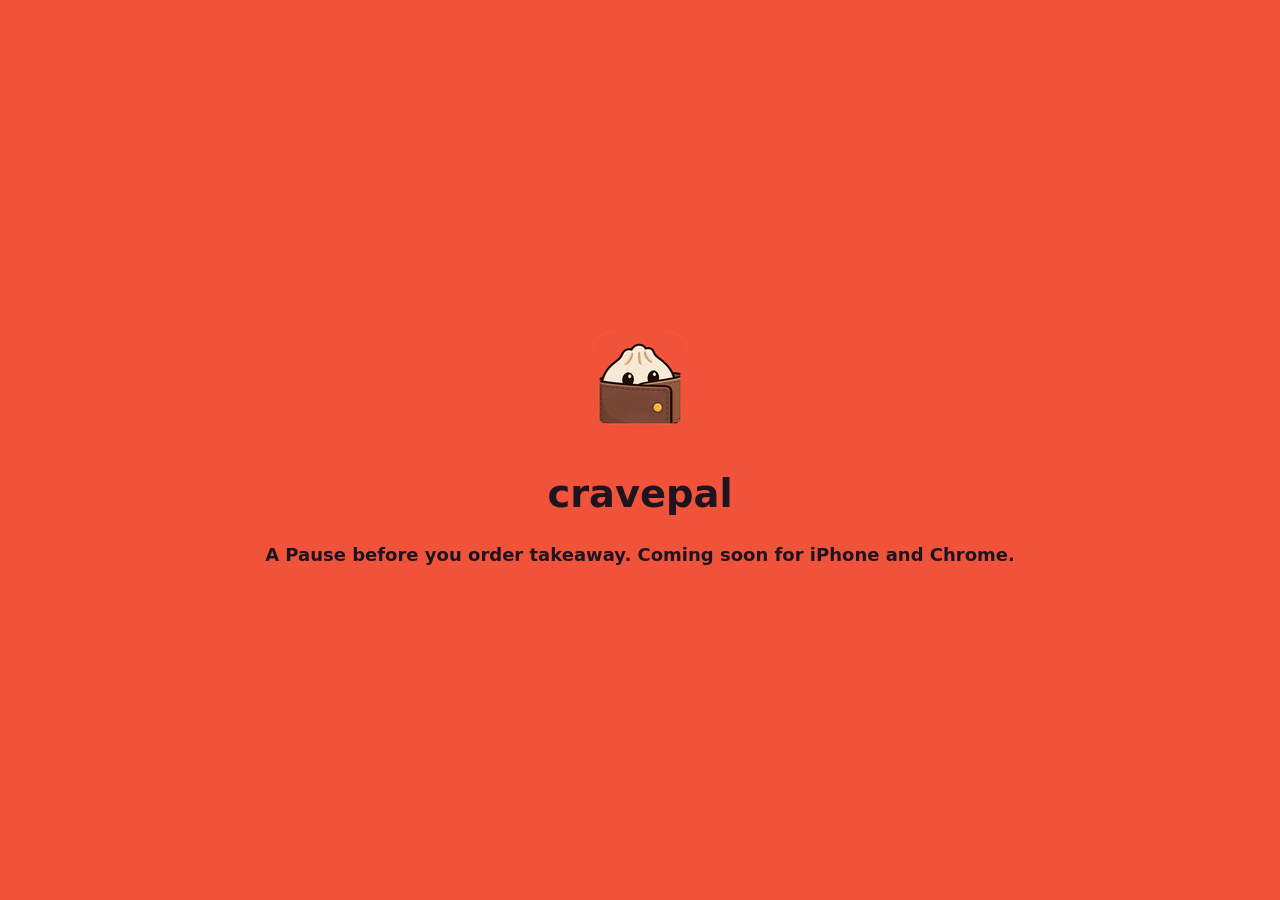
==== index.html @ 7d1acc5c "Coming-soon page for cravepal.app while the full site is finished Co-Authored-By: Claude Opus 5.5 <n" ====
<!doctype html>
<html lang="en-GB">
<head>
<meta charset="utf-8">
<meta name="viewport" content="width=device-width, initial-scale=1">
<title>Cravepal</title>
<meta name="description" content="A Pause before you order takeaway, and a count of the money you keep.">
<link rel="icon" href="assets/icon-32.png">
<style>
body{margin:0;min-height:100vh;display:grid;place-items:center;background:#F0533A;color:#1E1420;font:600 18px/1.5 system-ui,-apple-system,"Segoe UI",sans-serif;text-align:center;padding:16px;box-sizing:border-box}
img{width:128px;height:128px;border-radius:28px}
h1{font-size:2.4rem;margin:16px 0 4px}
</style>
</head>
<body>
<main>
<img src="assets/icon-128.png" alt="Cravepal's dumpling peeking over a wallet">
<h1>cravepal</h1>
<p>A Pause before you order takeaway. Coming soon for iPhone and Chrome.</p>
</main>
</body>
</html>
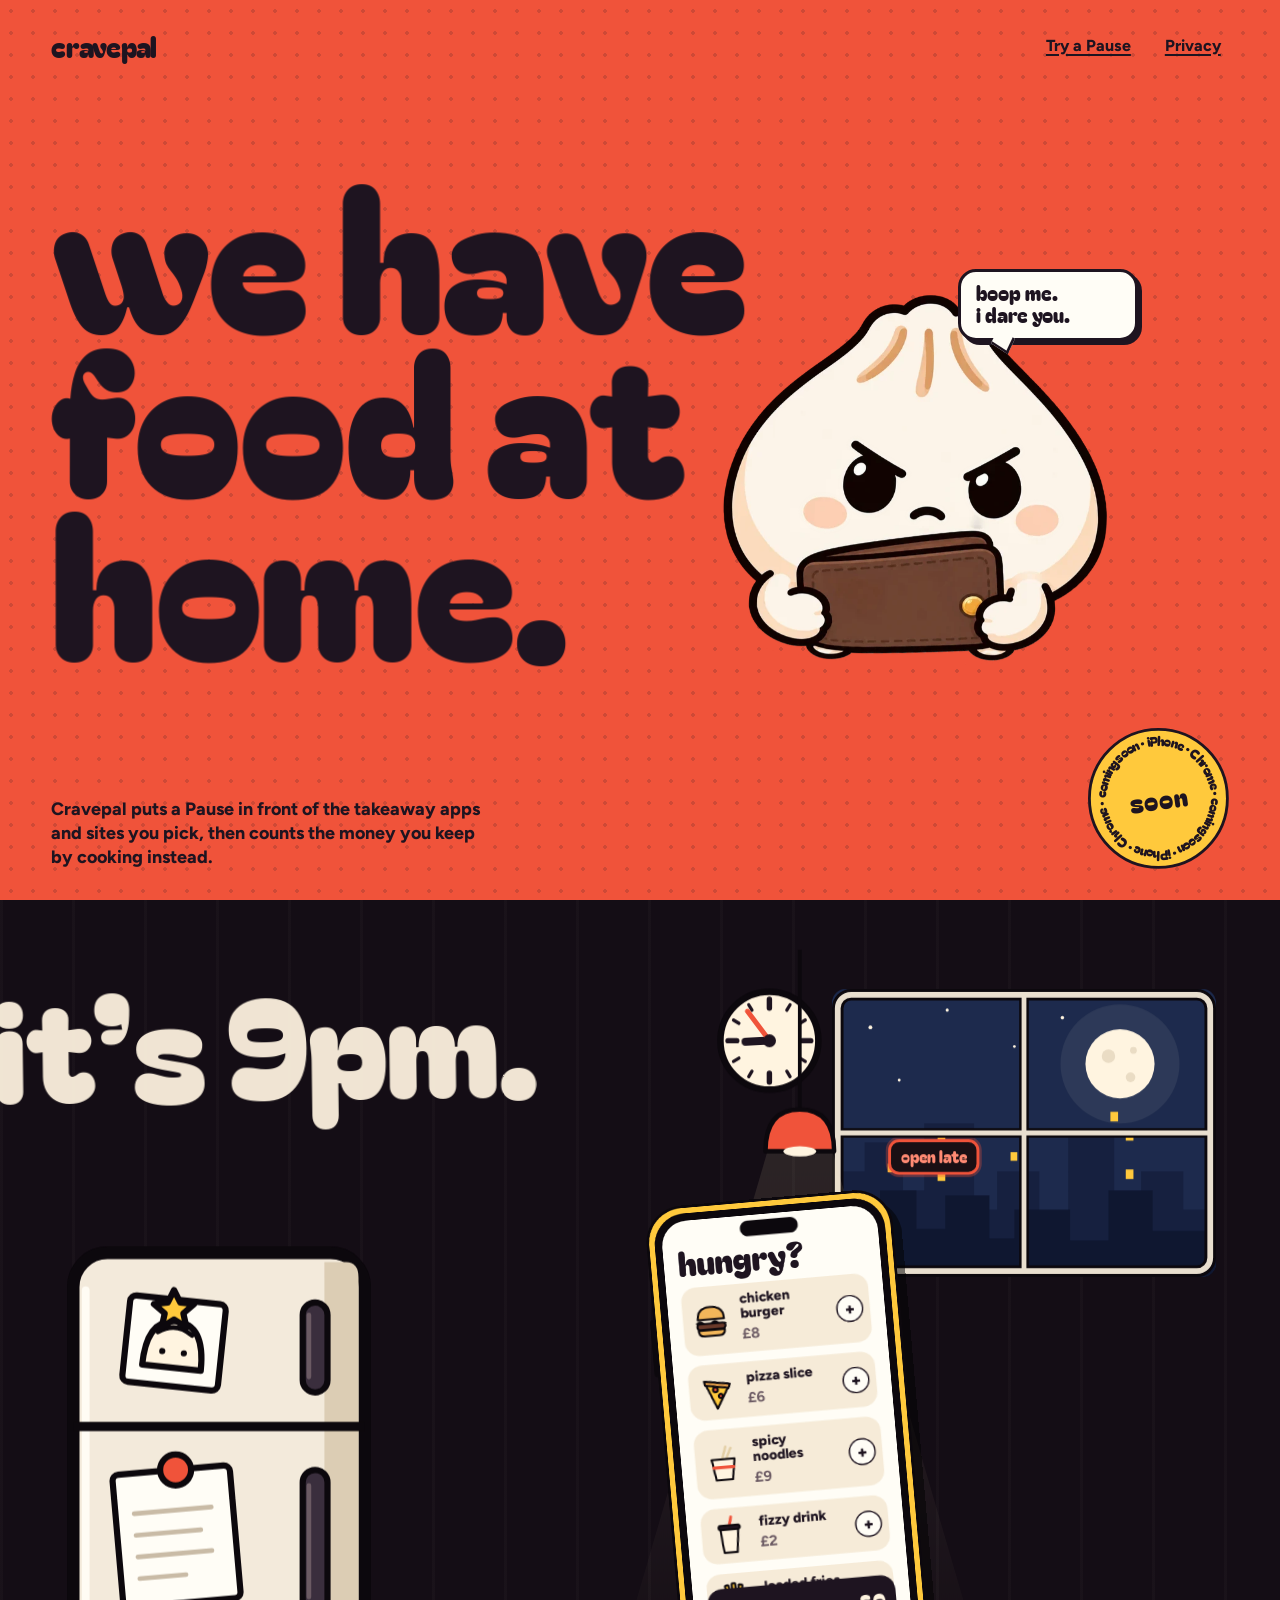
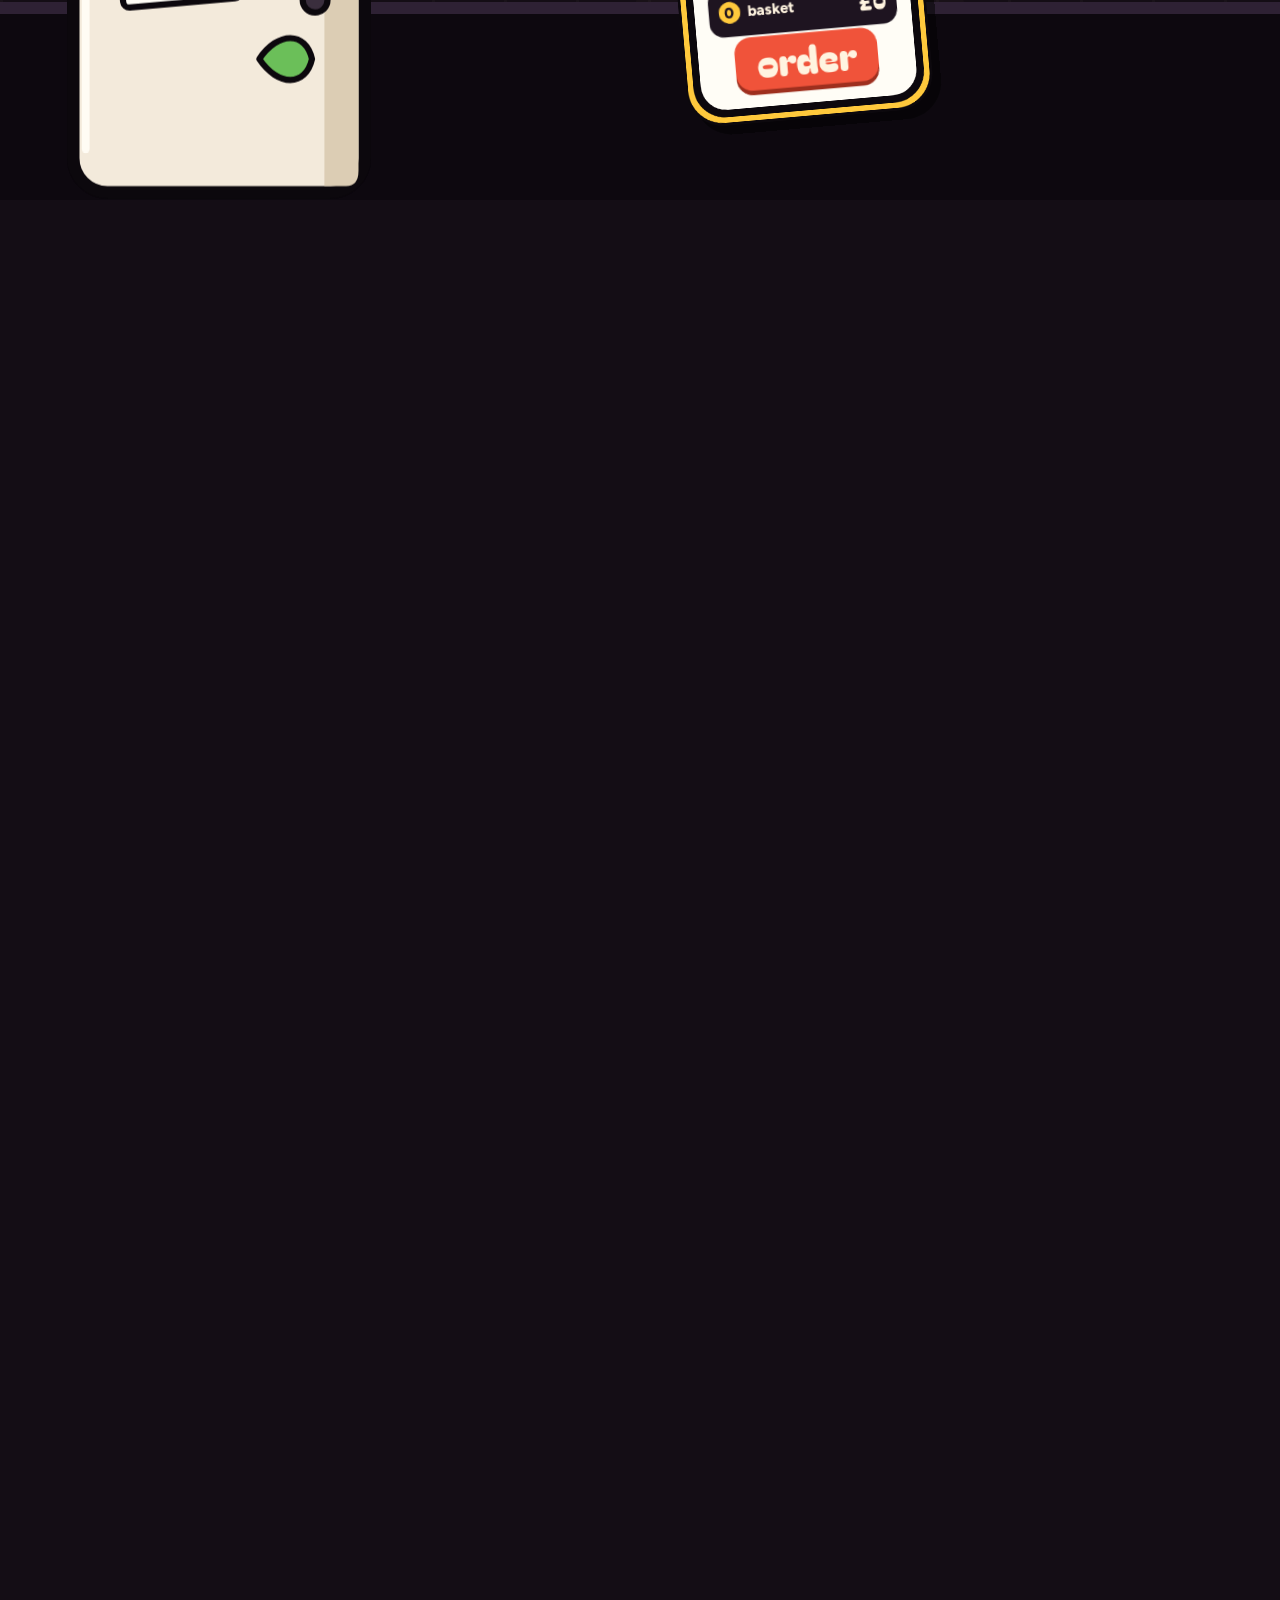
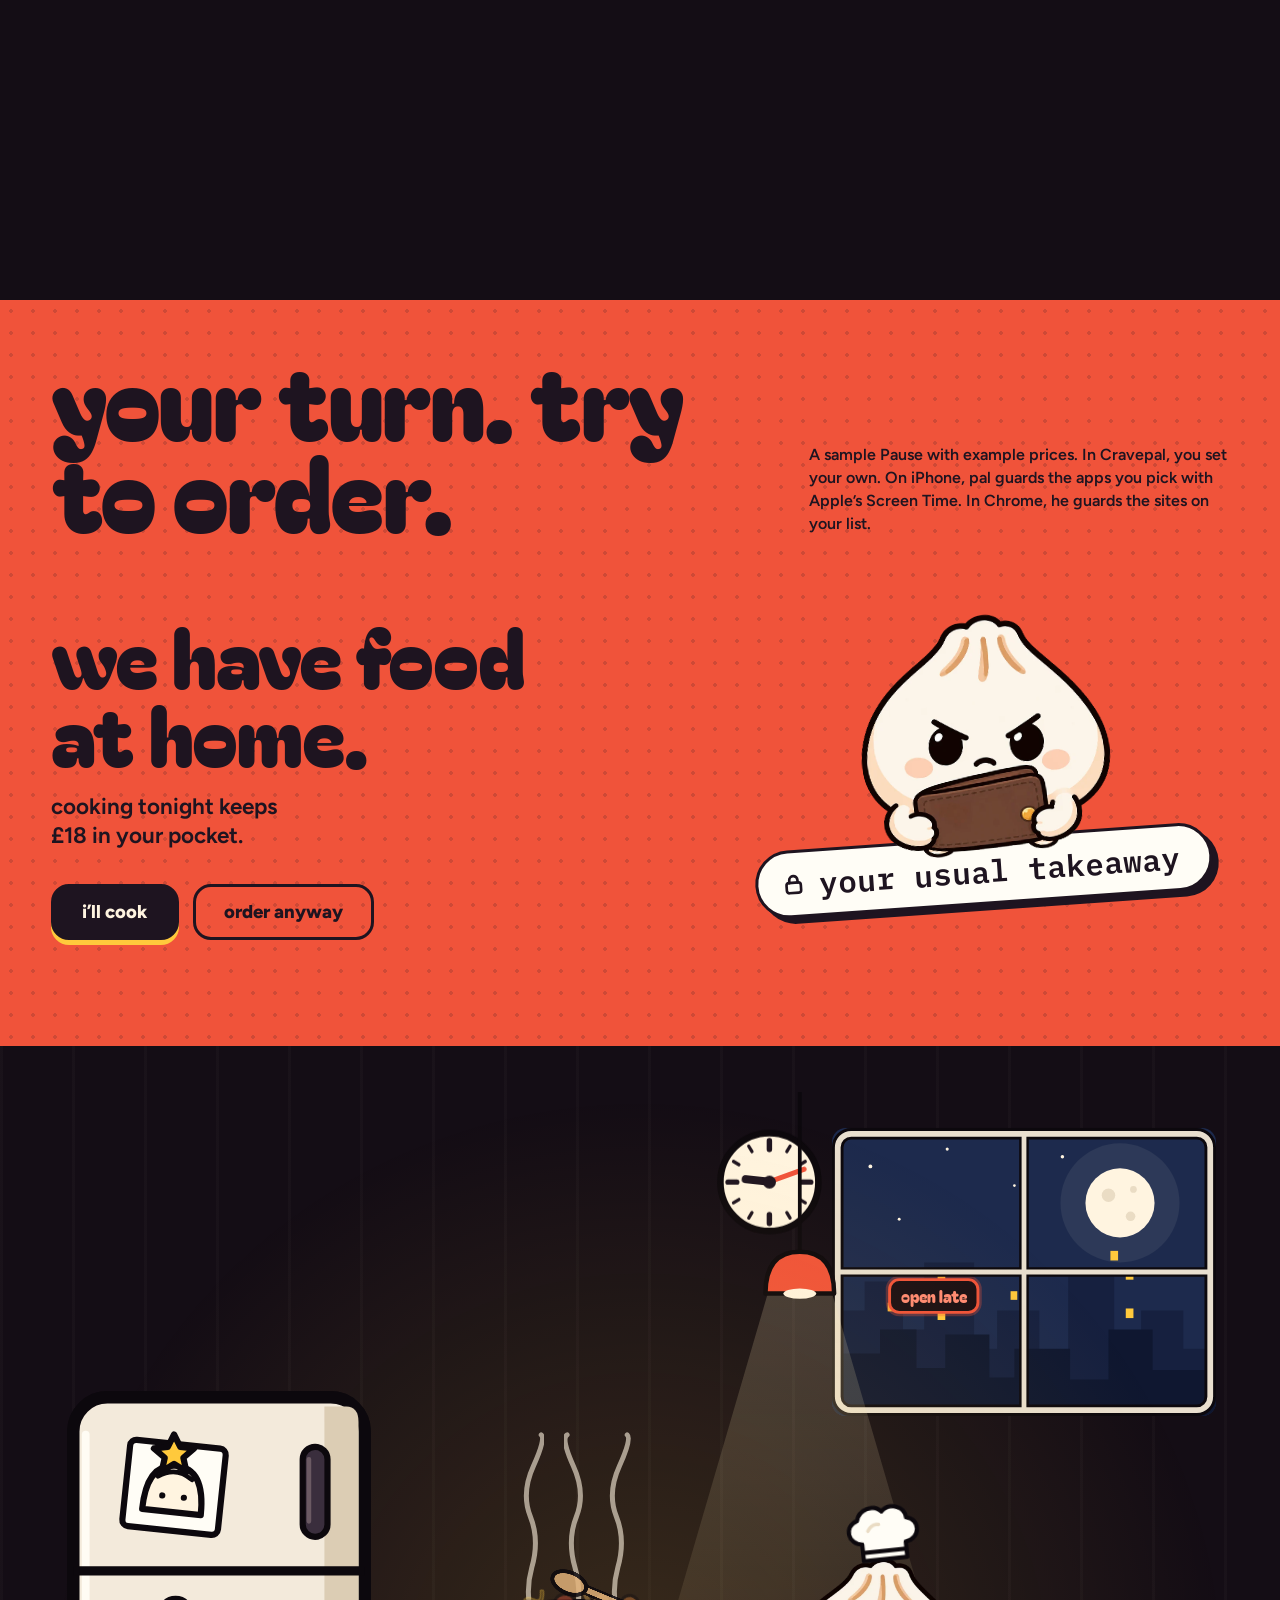
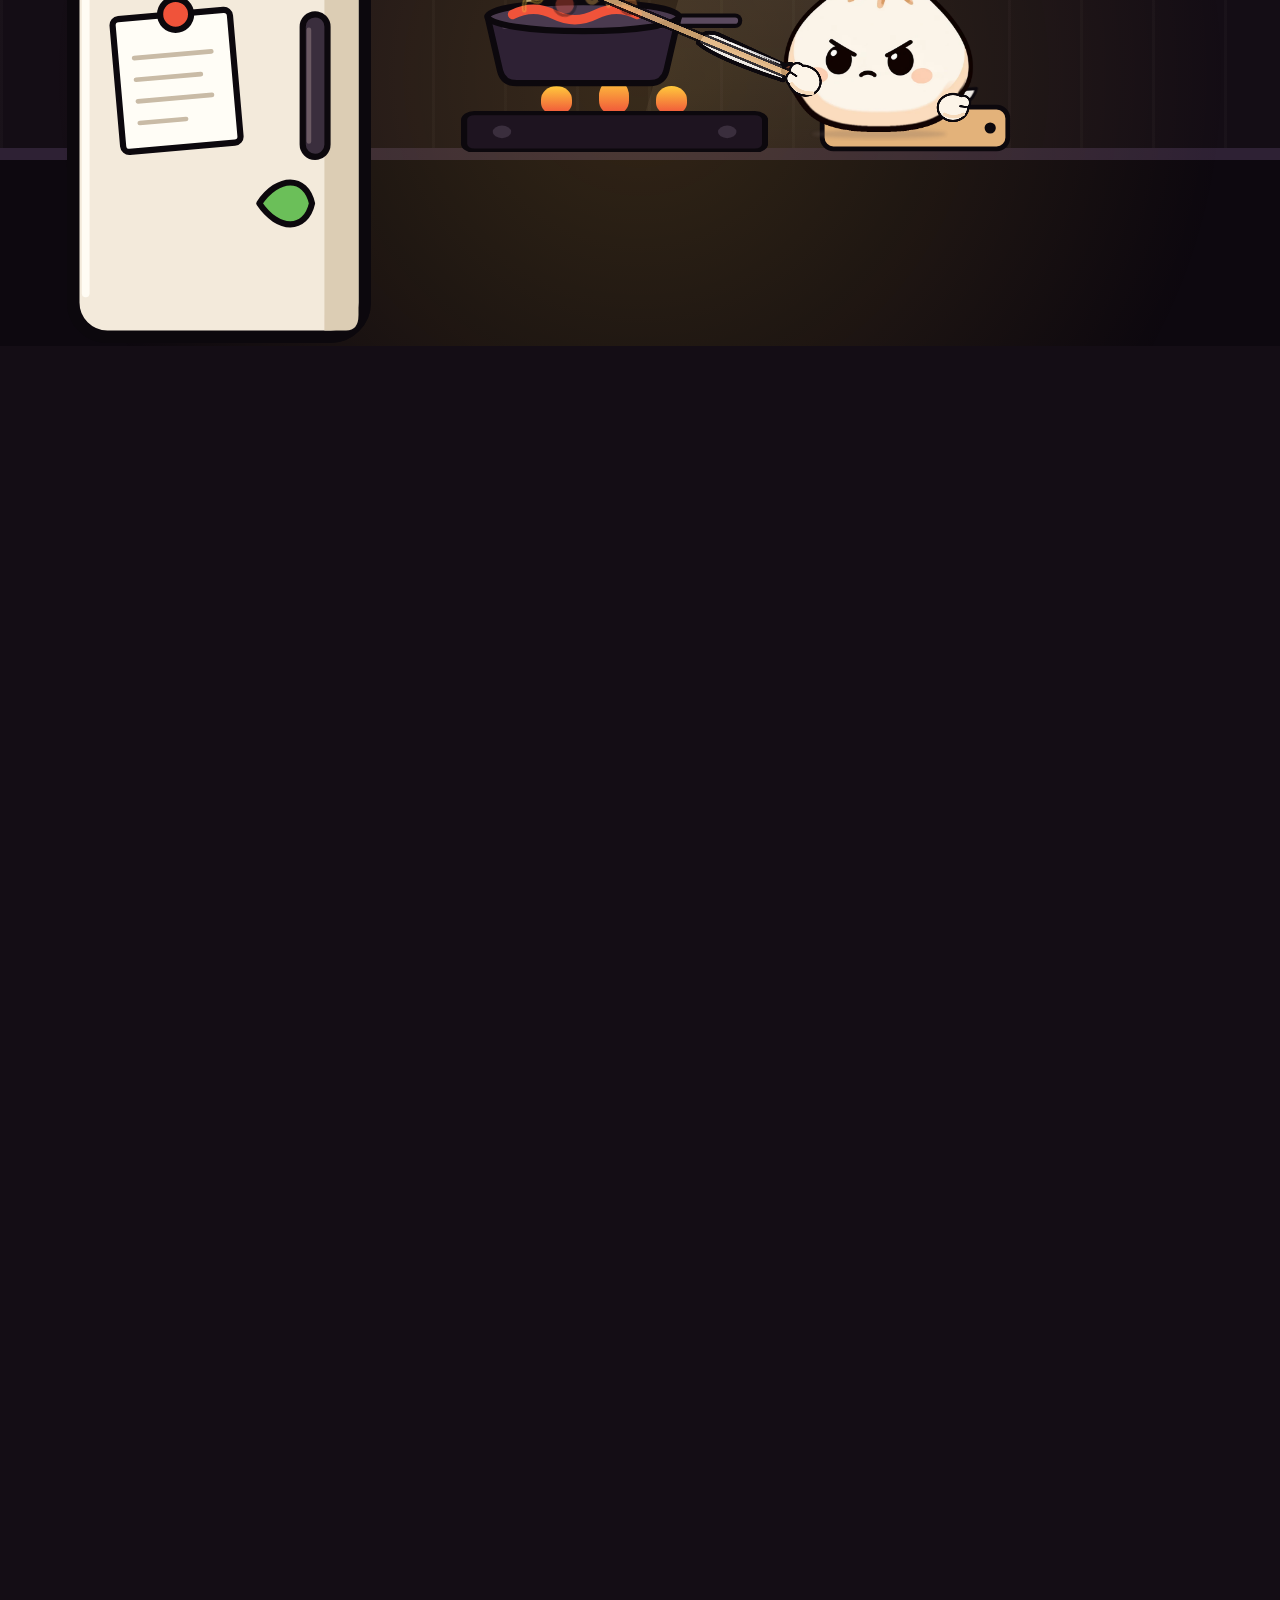
==== commit f55db1ef: "Put Sam's site live: the scroll story home page and the privacy policy Co-Authored-By: Claude Opus 5" ====
--- a/index.html
+++ b/index.html
@@ -3,20 +3,458 @@
 <head>
 <meta charset="utf-8">
 <meta name="viewport" content="width=device-width, initial-scale=1">
-<title>Cravepal</title>
-<meta name="description" content="A Pause before you order takeaway, and a count of the money you keep.">
-<link rel="icon" href="assets/icon-32.png">
-<style>
-body{margin:0;min-height:100vh;display:grid;place-items:center;background:#F0533A;color:#1E1420;font:600 18px/1.5 system-ui,-apple-system,"Segoe UI",sans-serif;text-align:center;padding:16px;box-sizing:border-box}
-img{width:128px;height:128px;border-radius:28px}
-h1{font-size:2.4rem;margin:16px 0 4px}
-</style>
+<title>Cravepal, a Pause before you order takeaway</title>
+<meta name="description" content="Cravepal puts a Pause in front of the takeaway apps and sites you pick, and counts the money you keep by cooking instead. Coming soon for iPhone and Chrome.">
+<meta name="theme-color" content="#F0533A">
+<link rel="icon" href="assets/icon-32.png" sizes="32x32" type="image/png">
+<link rel="apple-touch-icon" href="assets/apple-touch-icon.png">
+<link rel="preload" href="assets/fonts/bagel-fat-one.woff2" as="font" type="font/woff2" crossorigin>
+<link rel="preload" href="assets/pal/pal-grumpy-body.webp" as="image">
+<link rel="stylesheet" href="assets/style.css">
+<script>document.documentElement.classList.add('js')</script>
+<script src="assets/pal.js" defer></script>
+<meta property="og:type" content="website">
+<meta property="og:site_name" content="Cravepal">
+<meta property="og:title" content="Cravepal, a Pause before you order takeaway">
+<meta property="og:description" content="pal steps in before you order, and counts the money you keep. Coming soon for iPhone and Chrome.">
+<meta property="og:url" content="https://cravepal.app/">
+<meta property="og:image" content="https://cravepal.app/assets/og-image.jpg">
+<meta property="og:image:width" content="1200">
+<meta property="og:image:height" content="630">
+<meta property="og:image:alt" content="pal the dumpling clutching his wallet on a tomato red background, beside the words pal steps in before you order">
+<meta name="twitter:card" content="summary_large_image">
 </head>
-<body>
+<body class="home">
+<header class="top">
+  <div class="wrap">
+    <span class="wordmark">cravepal</span>
+    <nav aria-label="Site"><a href="#try">Try a Pause</a><a href="privacy/">Privacy</a></nav>
+  </div>
+</header>
+
 <main>
-<img src="assets/icon-128.png" alt="Cravepal's dumpling peeking over a wallet">
-<h1>cravepal</h1>
-<p>A Pause before you order takeaway. Coming soon for iPhone and Chrome.</p>
+  <!-- 1. The stare-down. The headline is pal's line; pal watches the cursor and can be booped. -->
+  <section class="hero on-tomato" data-hero aria-labelledby="hero-title">
+    <div class="wrap hero__in">
+      <div class="hero__stage">
+      <p class="hero__title jelly" data-split data-jelly data-scatter><span class="sr-only">we have food at home.</span><span aria-hidden="true"><span class="w"><span class="ch" style="--i:0">w</span><span class="ch" style="--i:1">e</span></span> <span class="w"><span class="ch" style="--i:2">h</span><span class="ch" style="--i:3">a</span><span class="ch" style="--i:4">v</span><span class="ch" style="--i:5">e</span></span> <span class="w"><span class="ch" style="--i:6">f</span><span class="ch" style="--i:7">o</span><span class="ch" style="--i:8">o</span><span class="ch" style="--i:9">d</span></span> <span class="w"><span class="ch" style="--i:10">a</span><span class="ch" style="--i:11">t</span></span> <span class="w"><span class="ch" style="--i:12">h</span><span class="ch" style="--i:13">o</span><span class="ch" style="--i:14">m</span><span class="ch" style="--i:15">e</span><span class="ch" style="--i:16">.</span></span></span></p>
+      <div class="hero__pal">
+        <button class="pal pal--grumpy" type="button" data-rig data-boop aria-label="Boop pal">
+          <span class="pal__rig">
+            <img decoding="async" class="pal__body" src="assets/pal/pal-grumpy-body.webp" width="626" height="600" alt="" fetchpriority="high">
+            <span class="pal__face"><img decoding="async" src="assets/pal/pal-grumpy-face.webp" width="626" height="600" alt=""><img decoding="async" class="pal__lids" src="assets/pal/pal-grumpy-lids.webp" width="626" height="600" alt=""></span>
+            <img decoding="async" class="pal__dream" data-src="assets/pal/pal-dream.webp" width="777" height="586" alt="">
+          </span>
+        </button>
+        <p class="bubble bubble--hero" role="status" data-bubble>boop me. i&nbsp;dare&nbsp;you.</p>
+      </div>
+      </div>
+      <div class="hero__foot">
+        <h1 class="hero__lede" id="hero-title">Cravepal puts a Pause in front of the takeaway apps and sites you pick, then counts the money you keep by cooking instead.</h1>
+        <p class="badge" aria-label="Coming soon for iPhone and Chrome">
+          <svg viewBox="0 0 200 200" aria-hidden="true" data-spin><defs><path id="ring" d="M100 100m-74 0a74 74 0 1 1 148 0a74 74 0 1 1-148 0"/></defs><circle cx="100" cy="100" r="98" /><text><textPath href="#ring" textLength="462">coming soon · iPhone · Chrome · coming soon · iPhone · Chrome ·</textPath></text></svg>
+          <span aria-hidden="true">soon</span>
+        </p>
+      </div>
+    </div>
+  </section>
+
+  <!-- 2. The story, scene A: hungry, ordering, blocked. Pinned and scrubbed by scroll. -->
+  <section class="night" data-night data-stills=".15,.48,.72" aria-labelledby="night-title">
+    <div class="night__stage" data-stage>
+      <!-- Back layer: the window, with the moon, the city, a neon sign and a scooter going past -->
+      <div class="nx nx-win" aria-hidden="true">
+        <svg class="nx-win__sky" viewBox="0 0 400 300" preserveAspectRatio="xMidYMid slice">
+          <rect width="400" height="300" fill="#1D2A4D"/>
+          <g fill="#FFF4E0"><circle cx="40" cy="40" r="2"/><circle class="tw" cx="120" cy="22" r="1.6"/><circle cx="190" cy="60" r="1.4"/><circle class="tw tw--2" cx="70" cy="95" r="1.5"/><circle cx="240" cy="30" r="1.8"/><circle class="tw" cx="360" cy="150" r="1.4"/></g>
+          <circle cx="300" cy="78" r="62" fill="#FFF4E0" opacity=".07"/>
+          <circle cx="300" cy="78" r="36" fill="#FFF4E0"/><circle cx="288" cy="70" r="7" fill="#EADCC4"/><circle cx="311" cy="92" r="5" fill="#EADCC4"/><circle cx="314" cy="64" r="3.5" fill="#EADCC4"/>
+          <path d="M0 300V190h34v-30h40v50h22v-70h52v90h24v-40h44v60h30v-100h48v90h28v-50h44v40h34v110z" fill="#16203F"/>
+          <path d="M0 300V235h50v-25h38v40h30v-35h46v45h26v-30h58v32h40v-52h46v42h66v80z" fill="#0F1730"/>
+          <g fill="#FFC93C"><rect x="110" y="150" width="8" height="10"/><rect class="tw" x="126" y="170" width="8" height="10"/><rect x="110" y="190" width="8" height="10"/><rect x="290" y="128" width="8" height="10"/><rect class="tw tw--2" x="306" y="148" width="8" height="10"/><rect x="306" y="188" width="8" height="10"/><rect x="186" y="170" width="7" height="9"/><rect class="tw" x="58" y="182" width="7" height="9"/></g>
+          <g><rect x="60" y="158" width="92" height="34" rx="10" fill="none" stroke="#F0533A" stroke-width="8" opacity=".3"/><rect x="60" y="158" width="92" height="34" rx="10" fill="#1A0F14" stroke="#F0533A" stroke-width="3"/><text x="106" y="182" text-anchor="middle" font-family="Bagel Fat One, sans-serif" font-size="17" fill="#FF8A73">open late</text></g>
+        </svg>
+        <svg class="nx-scooter" viewBox="-30 0 150 70"><g stroke="#0C080D" stroke-width="4" stroke-linejoin="round" stroke-linecap="round"><rect x="58" y="8" width="34" height="28" rx="5" fill="#FFC93C"/><path d="M20 50h62l10-14H40z" fill="#F0533A"/><path d="M28 50l-8-26h10" fill="none"/><circle cx="24" cy="56" r="10" fill="#1E1420"/><circle cx="88" cy="56" r="10" fill="#1E1420"/><circle cx="48" cy="14" r="10" fill="#FFF4E0"/><path d="M42 24l-4 20h18l4-16z" fill="#FFF4E0"/></g><g stroke="#FFF4E0" stroke-width="3" stroke-linecap="round" opacity=".7"><path d="M-4 30h-18M-2 42h-24M0 52h-14"/></g></svg>
+        <svg class="nx-win__frame" viewBox="0 0 400 300" preserveAspectRatio="none"><g fill="none" stroke="#0C080D"><rect x="6" y="6" width="388" height="288" rx="14" stroke-width="12"/><path d="M200 6v288M6 150h388" stroke-width="10"/></g><g fill="none" stroke="#E9DFCF"><rect x="6" y="6" width="388" height="288" rx="14" stroke-width="6"/><path d="M200 6v288M6 150h388" stroke-width="5"/></g></svg>
+      </div>
+
+      <!-- Mid layer: the clock, the lamp and the fridge -->
+      <div class="nx nx-clock" aria-hidden="true">
+        <svg viewBox="0 0 100 100"><circle cx="50" cy="50" r="45" fill="#FFF4E0" stroke="#0C080D" stroke-width="6"/><g stroke="#1E1420" stroke-width="5" stroke-linecap="round"><path d="M50 12v8M50 80v8M12 50h8M80 50h8"/></g><g stroke="#1E1420" stroke-width="3" stroke-linecap="round"><path d="M69 17l-3 5M83 31l-5 3M83 69l-5-3M69 83l-3-5M31 83l3-5M17 69l5-3M17 31l5 3M31 17l3 5"/></g></svg>
+        <i class="nx-clock__h"></i><i class="nx-clock__m"></i><b></b>
+      </div>
+      <div class="nx nx-lamp" aria-hidden="true">
+        <i class="nx-lamp__cone"></i>
+        <svg viewBox="0 0 120 300" preserveAspectRatio="xMidYMax meet"><path d="M60 0v214" stroke="#0C080D" stroke-width="5"/><path d="M14 270q0-56 46-56t46 56z" fill="#F0533A" stroke="#0C080D" stroke-width="6" stroke-linejoin="round"/><ellipse cx="60" cy="270" rx="22" ry="7" fill="#FFF4E0"/></svg>
+      </div>
+      <div class="nx nx-fridge" aria-hidden="true">
+        <i class="nx-fridge__spill"></i>
+        <svg class="nx-fridge__body" viewBox="0 0 200 360"><rect x="6" y="6" width="188" height="348" rx="22" fill="#E6D9C3" stroke="#0C080D" stroke-width="8"/><rect x="18" y="20" width="164" height="322" rx="12" fill="#FFF6DC"/><rect x="18" y="20" width="164" height="60" rx="12" fill="#FFFBEA"/><g stroke="#E3CFA6" stroke-width="6"><path d="M20 128h160M20 232h160"/></g><g stroke="#0C080D" stroke-width="4" stroke-linejoin="round" stroke-linecap="round"><rect x="34" y="92" width="52" height="34" rx="6" fill="#FFC93C"/><path d="M42 104h36M42 114h24" stroke-width="3"/><path d="M118 74h28l4 54h-36z" fill="#FFFDF6"/><path d="M118 92h32" stroke="#6BBF59" stroke-width="6"/><g class="nx-carrot"><path d="M70 220l46-24 12 14z" fill="#F08A3A"/><path d="M126 204l18-14M128 208l20-2M124 200l8-20" stroke="#4E9A47" stroke-width="6"/><circle cx="96" cy="210" r="1.8" fill="#0C080D"/><circle cx="106" cy="205" r="1.8" fill="#0C080D"/><path d="M95 219q6-6 13-5" fill="none"/></g><ellipse cx="56" cy="306" rx="14" ry="18" fill="#FFFDF6"/><ellipse cx="88" cy="308" rx="14" ry="18" fill="#FFFDF6"/><rect x="118" y="282" width="40" height="46" rx="8" fill="#F0533A"/><rect x="118" y="282" width="40" height="12" rx="4" fill="#1E1420"/></g></svg>
+        <i class="nx-fridge__light"></i>
+        <svg class="nx-fridge__door" viewBox="0 0 200 360"><rect x="6" y="6" width="188" height="348" rx="22" fill="#F3EADB" stroke="#0C080D" stroke-width="8"/><path d="M168 12h14q8 0 8 10v318q0 10-8 10h-14z" fill="#DCCDB4"/><path d="M14 30v296" stroke="#FFFCF4" stroke-width="5" stroke-linecap="round"/><path d="M6 118h188" stroke="#0C080D" stroke-width="6"/><g stroke="#0C080D" stroke-width="4" stroke-linejoin="round"><rect x="154" y="38" width="16" height="58" rx="8" fill="#3A2E3D"/><rect x="154" y="146" width="16" height="92" rx="8" fill="#3A2E3D"/></g><path d="M158 46v40M158 156v72" stroke="#6B5A63" stroke-width="3" stroke-linecap="round"/><g stroke="#0C080D" stroke-width="4" stroke-linejoin="round" stroke-linecap="round"><g transform="rotate(-5 72 182)"><rect x="34" y="146" width="76" height="86" rx="4" fill="#FFFDF6"/><path d="M46 172h50M46 186h42M46 200h48M46 214h30" stroke="#C9BBA6" stroke-width="3"/></g><circle cx="72" cy="146" r="10" fill="#F0533A"/><g transform="rotate(6 70 64)"><rect x="40" y="36" width="62" height="56" rx="4" fill="#FFFDF6"/><path d="M52 80q0-30 19-30t19 30z" fill="#FFF4E0"/><path d="M60 58q11-8 22 0" fill="none" stroke-width="3"/><circle cx="64" cy="70" r="2" fill="#0C080D" stroke="none"/><circle cx="78" cy="70" r="2" fill="#0C080D" stroke="none"/></g><path d="M71 30l4 8 9 1-7 6 2 9-8-5-8 5 2-9-7-6 9-1z" fill="#FFC93C"/><path d="M126 268c12-18 30-18 34 0-4 18-22 18-34 0z" fill="#6BBF59"/></g></svg>
+      </div>
+
+      <div class="nx nx-counter" aria-hidden="true"></div>
+      <i class="nx-glow" aria-hidden="true"></i><i class="nx-glow nx-glow--pause" aria-hidden="true"></i>
+
+      <div class="n n-head">
+        <p class="n-1 jelly" data-split data-jelly><span class="sr-only">it’s 9pm.</span><span aria-hidden="true"><span class="w"><span class="ch" style="--i:0">i</span><span class="ch" style="--i:1">t</span><span class="ch" style="--i:2">’</span><span class="ch" style="--i:3">s</span></span> <span class="w"><span class="ch" style="--i:4">9</span><span class="ch" style="--i:5">p</span><span class="ch" style="--i:6">m</span><span class="ch" style="--i:7">.</span></span></span></p>
+        <p class="n-2">the fridge looks boring.</p>
+      </div>
+
+      <i class="nx-dim" aria-hidden="true"></i>
+
+      <!-- Chapter 1 sound effect, and the narration boxes for chapter 2 -->
+      <p class="n n-grr" aria-hidden="true">grrrumble.</p>
+      <div class="n n-caps">
+        <p class="cap" data-in=".23" data-out=".335">you open the app.</p>
+        <p class="cap" data-in=".335" data-out=".46">the basket fills up.</p>
+        <p class="cap" data-in=".46" data-out=".53">£22 for one dinner.</p>
+      </div>
+
+      <!-- The phone: a generic takeaway app, the order button on its screen. The camera pushes in, then pal lands. -->
+      <div class="n-phone" aria-hidden="true">
+        <div class="n-screen">
+          <div class="app">
+            <p class="app__top">hungry?</p>
+            <div class="app__view"><div class="app__list">
+              <div class="app__item" data-at=".33" data-price="8"><svg viewBox="0 0 100 100"><g stroke="#0C080D" stroke-width="5" stroke-linejoin="round"><path d="M18 46q0-30 32-30t32 30z" fill="#F2B65A"/><path d="M14 56q9-8 18 0t18 0 18 0 18 0" fill="#6BBF59"/><rect x="16" y="56" width="68" height="14" rx="6" fill="#6B3A2A"/><path d="M18 72h64q0 14-14 14H32q-14 0-14-14z" fill="#F2B65A"/></g></svg><span><b>chicken burger</b><i>£8</i></span><em><span>+</span><span>1</span></em></div>
+              <div class="app__item"><svg viewBox="0 0 100 100"><g stroke="#0C080D" stroke-width="5" stroke-linejoin="round"><path d="M20 22l62 10-34 58z" fill="#FFC93C"/><path d="M20 22l62 10-4 10-56-10z" fill="#E8A04A"/><circle cx="46" cy="44" r="6" fill="#F0533A"/><circle cx="58" cy="60" r="5" fill="#F0533A"/></g></svg><span><b>pizza slice</b><i>£6</i></span><em><span>+</span><span>1</span></em></div>
+              <div class="app__item" data-at=".38" data-price="9"><svg viewBox="0 0 100 100"><g stroke="#0C080D" stroke-width="5" stroke-linejoin="round" stroke-linecap="round"><path d="M58 8l-14 40M70 12l-18 38" stroke="#E3CFA6" stroke-width="6"/><path d="M22 38h56l-8 50H30z" fill="#FFF4E0"/><path d="M26 58h48" stroke="#F0533A" stroke-width="8"/></g></svg><span><b>spicy noodles</b><i>£9</i></span><em><span>+</span><span>1</span></em></div>
+              <div class="app__item"><svg viewBox="0 0 100 100"><g stroke="#0C080D" stroke-width="5" stroke-linejoin="round" stroke-linecap="round"><path d="M56 4l-8 32" stroke="#F0533A" stroke-width="7"/><path d="M28 30h44l-6 60H34z" fill="#FFF4E0"/><rect x="24" y="24" width="52" height="10" rx="5" fill="#1E1420"/></g></svg><span><b>fizzy drink</b><i>£2</i></span><em><span>+</span><span>1</span></em></div>
+              <div class="app__item" data-at=".43" data-price="5"><svg viewBox="0 0 100 100"><g stroke="#0C080D" stroke-width="5" stroke-linejoin="round"><g fill="#FFC93C"><rect x="30" y="10" width="9" height="40" rx="3" transform="rotate(-8 34 30)"/><rect x="44" y="6" width="9" height="44" rx="3"/><rect x="58" y="10" width="9" height="40" rx="3" transform="rotate(9 62 30)"/></g><path d="M24 40h52l-6 50H30z" fill="#F0533A"/></g></svg><span><b>loaded fries</b><i>£5</i></span><em><span>+</span><span>1</span></em></div>
+              <div class="app__item"><svg viewBox="0 0 100 100"><g stroke="#0C080D" stroke-width="5" stroke-linejoin="round"><circle cx="50" cy="56" r="30" fill="#E8A04A"/><circle cx="50" cy="56" r="18" fill="#FFF4E0"/></g></svg><span><b>glazed doughnut</b><i>£3</i></span><em><span>+</span><span>1</span></em></div>
+            </div></div>
+            <div class="app__basket"><span class="app__count">0</span><span>basket</span><b class="app__total">£0</b></div>
+          </div>
+          <div class="n-pause"><p class="n-pause__t">we have food at home.</p><p class="n-pause__s">cooking tonight keeps £18 in your pocket.</p></div>
+          <div class="n-act">
+            <div class="n-btn"><span>order</span></div>
+            <div class="n-dust"><i></i><i></i><i></i><i></i><i></i><i></i></div>
+          </div>
+        </div>
+        <svg class="n-hand" viewBox="0 0 64 84"><path d="M26 6c5-3 10 0 10 6v24l3-1c4-2 8 0 9 4v2c4-1 8 1 9 5v2c4 0 7 3 7 7v10c0 12-9 21-21 21H35c-9 0-15-4-19-12L7 56c-2-4 0-8 4-10 4-1 7 0 9 4l3 5V12c0-3 1-5 3-6z" fill="#FFE2C8" stroke="#0C080D" stroke-width="4" stroke-linejoin="round"/><path d="M36 37v14M48 41v10M57 47v7" fill="none" stroke="#0C080D" stroke-width="3" stroke-linecap="round"/></svg>
+        <div class="n-pal">
+          <span class="pal pal--grumpy" data-rig>
+            <span class="pal__rig">
+              <img decoding="async" class="pal__body" src="assets/pal/pal-grumpy-body.webp" width="626" height="600" alt="" loading="lazy">
+              <span class="pal__face"><img decoding="async" src="assets/pal/pal-grumpy-face.webp" width="626" height="600" alt="" loading="lazy"><img decoding="async" class="pal__lids" src="assets/pal/pal-grumpy-lids.webp" width="626" height="600" alt="" loading="lazy"></span>
+            </span>
+          </span>
+        </div>
+        <p class="n-bubble bubble">not today.</p>
+        <p class="n-sticker">that’s a Pause.</p>
+      </div>
+
+      <!-- Floating food, scattered by pal -->
+      <div class="foods" aria-hidden="true">
+        <svg class="food food--1" viewBox="0 0 100 100"><g stroke="#0C080D" stroke-width="5" stroke-linejoin="round"><path d="M18 46q0-30 32-30t32 30z" fill="#F2B65A"/><g fill="#FFF4E0" stroke="none"><ellipse cx="40" cy="28" rx="3" ry="2"/><ellipse cx="56" cy="24" rx="3" ry="2"/><ellipse cx="62" cy="34" rx="3" ry="2"/></g><path d="M14 56q9-8 18 0t18 0 18 0 18 0" fill="#6BBF59"/><rect x="16" y="56" width="68" height="14" rx="6" fill="#6B3A2A"/><path d="M22 54h56l-8 10z" fill="#FFC93C"/><path d="M18 72h64q0 14-14 14H32q-14 0-14-14z" fill="#F2B65A"/></g></svg>
+        <svg class="food food--2" viewBox="0 0 100 100"><g stroke="#0C080D" stroke-width="5" stroke-linejoin="round"><path d="M20 22l62 10-34 58z" fill="#FFC93C"/><path d="M20 22l62 10-4 10-56-10z" fill="#E8A04A"/><circle cx="46" cy="44" r="6" fill="#F0533A"/><circle cx="58" cy="60" r="5" fill="#F0533A"/><circle cx="40" cy="58" r="4" fill="#F0533A"/></g></svg>
+        <svg class="food food--3" viewBox="0 0 100 100"><g stroke="#0C080D" stroke-width="5" stroke-linejoin="round" stroke-linecap="round"><path d="M58 8l-14 40M70 12l-18 38" stroke="#E3CFA6" stroke-width="6"/><path d="M28 30q22-10 44 0" fill="none" stroke="#FFC93C" stroke-width="5"/><path d="M22 38h56l-8 50H30z" fill="#FFF4E0"/><path d="M26 58h48" stroke="#F0533A" stroke-width="8"/></g></svg>
+        <svg class="food food--4" viewBox="0 0 100 100"><g stroke="#0C080D" stroke-width="5" stroke-linejoin="round"><g fill="#FFC93C"><rect x="30" y="10" width="9" height="40" rx="3" transform="rotate(-8 34 30)"/><rect x="44" y="6" width="9" height="44" rx="3"/><rect x="58" y="10" width="9" height="40" rx="3" transform="rotate(9 62 30)"/></g><path d="M24 40h52l-6 50H30z" fill="#F0533A"/><path d="M38 60q12 10 24 0" fill="none" stroke="#FFF4E0" stroke-width="5"/></g></svg>
+        <svg class="food food--5" viewBox="0 0 100 100"><g stroke="#0C080D" stroke-width="5" stroke-linejoin="round" stroke-linecap="round"><path d="M56 4l-8 32" stroke="#F0533A" stroke-width="7"/><path d="M28 30h44l-6 60H34z" fill="#FFF4E0"/><rect x="24" y="24" width="52" height="10" rx="5" fill="#1E1420"/><path d="M32 56h36" stroke="#F0533A" stroke-width="8"/></g></svg>
+      </div>
+
+      <i class="nx-flicker" aria-hidden="true"></i>
+      <i class="n-wipe__ring" aria-hidden="true"></i><div class="n-wipe" aria-hidden="true"><i class="n-wipe__in"></i></div>
+      <div class="n n-cap">
+        <h2 id="night-title" class="n-cap__title">pal steps in before you order.</h2>
+        <p>Cravepal puts pal in front of the takeaway apps and sites you pick. When you open one, he gets there first.</p>
+      </div>
+    </div>
+  </section>
+
+  <!-- 3. Try it. A working Pause (fragments, so it works without JavaScript); with JavaScript, "order anyway" runs away. -->
+  <section class="try on-tomato" id="try" aria-labelledby="try-title">
+    <div class="wrap try__in">
+      <div class="try__head">
+        <h2 class="try__title" id="try-title">your turn. try to order.</h2>
+        <p class="try__note">A sample Pause with example prices. In Cravepal, you set your own. On iPhone, pal guards the apps you pick with Apple’s Screen Time. In Chrome, he guards the sites on your list.</p>
+      </div>
+
+      <span class="tgt" id="pause"></span><span class="tgt" id="you-sure"></span><span class="tgt" id="still-sure"></span><span class="tgt" id="nice-one"></span><span class="tgt" id="off-you-go"></span>
+
+      <div class="demo" aria-live="polite">
+        <div class="st st--pause">
+          <div class="cp-copy">
+            <h3 class="cp-title">we have food at home.</h3>
+            <p class="cp-sub">cooking tonight keeps £18 in your pocket.</p>
+            <div class="cp-actions">
+              <a class="cp-btn cp-btn--primary" href="#nice-one">i’ll cook</a>
+              <a class="cp-btn cp-btn--ghost" href="#you-sure" data-dodge>order anyway</a>
+            </div>
+          </div>
+          <div class="cp-stage"><div class="cp-perch">
+            <div class="cp-pal" data-pose="grumpy" role="img" aria-label="pal, grumpy, holding his wallet tight"><div class="cp-pal__body"><div class="cp-pal__act">
+              <div class="cp-pose cp-pose--grumpy"><img decoding="async" src="assets/pal/pal-grumpy.webp" alt="" loading="lazy"><img decoding="async" class="cp-lids" src="assets/pal/pal-grumpy-lids.webp" alt="" loading="lazy"></div>
+            </div></div></div>
+            <p class="bubble bubble--demo" role="status" data-dodge-bubble hidden></p>
+            <div class="cp-address"><svg viewBox="0 0 24 24" fill="none" stroke="currentColor" stroke-width="2.6" stroke-linecap="round" stroke-linejoin="round" aria-hidden="true"><rect x="5" y="10.5" width="14" height="10" rx="2.5"/><path d="M8 10.5V8a4 4 0 0 1 8 0v2.5"/></svg><span class="cp-domain">your usual takeaway</span></div>
+          </div></div>
+        </div>
+
+        <div class="st st--you-sure">
+          <div class="cp-copy">
+            <h3 class="cp-title">you sure?</h3>
+            <p class="cp-sub">that’s £22 on a meal you could make for £4.</p>
+            <div class="cp-actions">
+              <a class="cp-btn cp-btn--primary" href="#nice-one">fine, i’ll cook</a>
+              <a class="cp-btn cp-btn--ghost" href="#still-sure">yes, unlock for 30 mins</a>
+            </div>
+          </div>
+          <div class="cp-stage"><div class="cp-perch">
+            <div class="cp-pal" data-pose="alert" role="img" aria-label="pal peeking out of his wallet, alarmed"><div class="cp-pal__body"><div class="cp-pal__act">
+              <div class="cp-pose cp-pose--peek"><img decoding="async" src="assets/pal/pal-peek.webp" alt="" loading="lazy"><img decoding="async" class="cp-fx cp-ticks" src="assets/pal/pal-peek-ticks.webp" alt="" loading="lazy"><img decoding="async" class="cp-lids" src="assets/pal/pal-peek-lids.webp" alt="" loading="lazy"></div>
+            </div></div></div>
+            <div class="cp-address"><svg viewBox="0 0 24 24" fill="none" stroke="currentColor" stroke-width="2.6" stroke-linecap="round" stroke-linejoin="round" aria-hidden="true"><rect x="5" y="10.5" width="14" height="10" rx="2.5"/><path d="M8 10.5V8a4 4 0 0 1 8 0v2.5"/></svg><span class="cp-domain">your usual takeaway</span>
+              <span class="cp-sticker cp-tag-order">£22<small>takeaway</small></span>
+              <span class="cp-sticker cp-tag-home">£4<small>at home</small></span>
+            </div>
+          </div></div>
+        </div>
+
+        <div class="st st--still-sure">
+          <div class="cp-copy">
+            <h3 class="cp-title">still sure?</h3>
+            <p class="cp-sub">4 minutes in. the basket’s full, but the fridge isn’t going anywhere.</p>
+            <div class="cp-actions">
+              <a class="cp-btn cp-btn--primary" href="#nice-one">i’ll cook after all</a>
+              <a class="cp-btn cp-btn--ghost" href="#off-you-go">yes, i’m ordering</a>
+            </div>
+          </div>
+          <div class="cp-stage"><div class="cp-perch">
+            <div class="cp-pal" data-pose="dream" role="img" aria-label="pal lying down, worried, dreaming of a stack of money"><div class="cp-pal__body"><div class="cp-pal__act">
+              <div class="cp-pose cp-pose--dream"><img decoding="async" src="assets/pal/pal-dream.webp" alt="" loading="lazy"><img decoding="async" class="cp-fx cp-b1" src="assets/pal/pal-dream-b1.webp" alt="" loading="lazy"><img decoding="async" class="cp-fx cp-b2" src="assets/pal/pal-dream-b2.webp" alt="" loading="lazy"><img decoding="async" class="cp-fx cp-cloud" src="assets/pal/pal-dream-cloud.webp" alt="" loading="lazy"><img decoding="async" class="cp-lids" src="assets/pal/pal-dream-lids.webp" alt="" loading="lazy"></div>
+            </div></div></div>
+            <div class="cp-address"><svg viewBox="0 0 24 24" fill="none" stroke="currentColor" stroke-width="2.6" stroke-linecap="round" stroke-linejoin="round" aria-hidden="true"><rect x="5" y="10.5" width="14" height="10" rx="2.5"/><path d="M8 10.5V8a4 4 0 0 1 8 0v2.5"/></svg><span class="cp-domain">your usual takeaway</span>
+              <span class="cp-sticker cp-timer"><b>26</b><small>min left</small></span>
+            </div>
+          </div></div>
+        </div>
+
+        <div class="st st--nice-one">
+          <div class="cp-copy">
+            <h3 class="cp-title">nice one.</h3>
+            <p class="cp-sub">£18 kept, and on your total.</p>
+            <div class="cp-actions"><a class="cp-btn cp-btn--ghost" href="#pause">start again</a></div>
+          </div>
+          <div class="cp-stage"><div class="cp-perch">
+            <div class="cp-pal" data-pose="hug" role="img" aria-label="pal, happy, hugging his wallet"><div class="cp-pal__body"><div class="cp-pal__act">
+              <div class="cp-pose cp-pose--hug"><img decoding="async" src="assets/pal/pal-hug.webp" alt="" loading="lazy"><img decoding="async" class="cp-fx cp-heart" src="assets/pal/pal-hug-heart.webp" alt="" loading="lazy"><img decoding="async" class="cp-fx cp-heart cp-heart--2" src="assets/pal/pal-hug-heart.webp" alt="" loading="lazy"></div>
+            </div></div></div>
+            <div class="cp-address"><svg viewBox="0 0 24 24" fill="none" stroke="currentColor" stroke-width="2.6" stroke-linecap="round" stroke-linejoin="round" aria-hidden="true"><rect x="5" y="10.5" width="14" height="10" rx="2.5"/><path d="M8 10.5V8a4 4 0 0 1 8 0v2.5"/></svg><span class="cp-domain">your usual takeaway</span>
+              <span class="cp-sticker cp-stamp">kept £18</span>
+            </div>
+          </div></div>
+        </div>
+
+        <div class="st st--off-you-go">
+          <div class="cp-copy">
+            <h3 class="cp-title">off you go.</h3>
+            <p class="cp-sub">the takeaway opens. pal will be back next time.</p>
+            <div class="cp-actions"><a class="cp-btn cp-btn--ghost" href="#pause">start again</a></div>
+          </div>
+          <div class="cp-stage"><div class="cp-perch">
+            <div class="cp-pal" data-pose="flat" role="img" aria-label="pal lying flat, a little sad"><div class="cp-pal__body"><div class="cp-pal__act">
+              <div class="cp-pose cp-pose--dream"><img decoding="async" src="assets/pal/pal-dream.webp" alt="" loading="lazy"><img decoding="async" class="cp-lids" src="assets/pal/pal-dream-lids.webp" alt="" loading="lazy"></div>
+            </div></div></div>
+            <div class="cp-address"><svg viewBox="0 0 24 24" fill="none" stroke="currentColor" stroke-width="2.6" stroke-linecap="round" stroke-linejoin="round" aria-hidden="true"><rect x="5" y="10.5" width="14" height="10" rx="2.5"/><path d="M8 10.5V8a4 4 0 0 1 8 0v2.5"/></svg><span class="cp-domain">your usual takeaway</span></div>
+          </div></div>
+        </div>
+      </div>
+    </div>
+  </section>
+
+  <!-- 4. Cooking at home. Pinned and scrubbed like the 9pm scene, in the same kitchen with the lights on. -->
+  <section class="night cook" data-cook data-span=".88" data-stills=".22,.53,.95" aria-label="Cooking at home">
+    <div class="night__stage cook__stage" data-stage>
+      <!-- Back layer: the window, with the moon, the city, a neon sign and a scooter going past -->
+      <div class="nx nx-win" aria-hidden="true">
+        <svg class="nx-win__sky" viewBox="0 0 400 300" preserveAspectRatio="xMidYMid slice">
+          <rect width="400" height="300" fill="#1D2A4D"/>
+          <g fill="#FFF4E0"><circle cx="40" cy="40" r="2"/><circle class="tw" cx="120" cy="22" r="1.6"/><circle cx="190" cy="60" r="1.4"/><circle class="tw tw--2" cx="70" cy="95" r="1.5"/><circle cx="240" cy="30" r="1.8"/><circle class="tw" cx="360" cy="150" r="1.4"/></g>
+          <circle cx="300" cy="78" r="62" fill="#FFF4E0" opacity=".07"/>
+          <circle cx="300" cy="78" r="36" fill="#FFF4E0"/><circle cx="288" cy="70" r="7" fill="#EADCC4"/><circle cx="311" cy="92" r="5" fill="#EADCC4"/><circle cx="314" cy="64" r="3.5" fill="#EADCC4"/>
+          <path d="M0 300V190h34v-30h40v50h22v-70h52v90h24v-40h44v60h30v-100h48v90h28v-50h44v40h34v110z" fill="#16203F"/>
+          <path d="M0 300V235h50v-25h38v40h30v-35h46v45h26v-30h58v32h40v-52h46v42h66v80z" fill="#0F1730"/>
+          <g fill="#FFC93C"><rect x="110" y="150" width="8" height="10"/><rect class="tw" x="126" y="170" width="8" height="10"/><rect x="110" y="190" width="8" height="10"/><rect x="290" y="128" width="8" height="10"/><rect class="tw tw--2" x="306" y="148" width="8" height="10"/><rect x="306" y="188" width="8" height="10"/><rect x="186" y="170" width="7" height="9"/><rect class="tw" x="58" y="182" width="7" height="9"/></g>
+          <g><rect x="60" y="158" width="92" height="34" rx="10" fill="none" stroke="#F0533A" stroke-width="8" opacity=".3"/><rect x="60" y="158" width="92" height="34" rx="10" fill="#1A0F14" stroke="#F0533A" stroke-width="3"/><text x="106" y="182" text-anchor="middle" font-family="Bagel Fat One, sans-serif" font-size="17" fill="#FF8A73">open late</text></g>
+        </svg>
+        <svg class="nx-scooter" viewBox="-30 0 150 70"><g stroke="#0C080D" stroke-width="4" stroke-linejoin="round" stroke-linecap="round"><rect x="58" y="8" width="34" height="28" rx="5" fill="#FFC93C"/><path d="M20 50h62l10-14H40z" fill="#F0533A"/><path d="M28 50l-8-26h10" fill="none"/><circle cx="24" cy="56" r="10" fill="#1E1420"/><circle cx="88" cy="56" r="10" fill="#1E1420"/><circle cx="48" cy="14" r="10" fill="#FFF4E0"/><path d="M42 24l-4 20h18l4-16z" fill="#FFF4E0"/></g><g stroke="#FFF4E0" stroke-width="3" stroke-linecap="round" opacity=".7"><path d="M-4 30h-18M-2 42h-24M0 52h-14"/></g></svg>
+        <svg class="nx-win__frame" viewBox="0 0 400 300" preserveAspectRatio="none"><g fill="none" stroke="#0C080D"><rect x="6" y="6" width="388" height="288" rx="14" stroke-width="12"/><path d="M200 6v288M6 150h388" stroke-width="10"/></g><g fill="none" stroke="#E9DFCF"><rect x="6" y="6" width="388" height="288" rx="14" stroke-width="6"/><path d="M200 6v288M6 150h388" stroke-width="5"/></g></svg>
+      </div>
+
+      <!-- Mid layer: the clock, the lamp and the fridge -->
+      <div class="nx nx-clock" aria-hidden="true">
+        <svg viewBox="0 0 100 100"><circle cx="50" cy="50" r="45" fill="#FFF4E0" stroke="#0C080D" stroke-width="6"/><g stroke="#1E1420" stroke-width="5" stroke-linecap="round"><path d="M50 12v8M50 80v8M12 50h8M80 50h8"/></g><g stroke="#1E1420" stroke-width="3" stroke-linecap="round"><path d="M69 17l-3 5M83 31l-5 3M83 69l-5-3M69 83l-3-5M31 83l3-5M17 69l5-3M17 31l5 3M31 17l3 5"/></g></svg>
+        <i class="nx-clock__h"></i><i class="nx-clock__m"></i><b></b>
+      </div>
+      <div class="nx nx-lamp" aria-hidden="true">
+        <i class="nx-lamp__cone"></i>
+        <svg viewBox="0 0 120 300" preserveAspectRatio="xMidYMax meet"><path d="M60 0v214" stroke="#0C080D" stroke-width="5"/><path d="M14 270q0-56 46-56t46 56z" fill="#F0533A" stroke="#0C080D" stroke-width="6" stroke-linejoin="round"/><ellipse cx="60" cy="270" rx="22" ry="7" fill="#FFF4E0"/></svg>
+      </div>
+      <div class="nx nx-fridge" aria-hidden="true">
+        <i class="nx-fridge__spill"></i>
+        <svg class="nx-fridge__body" viewBox="0 0 200 360"><rect x="6" y="6" width="188" height="348" rx="22" fill="#E6D9C3" stroke="#0C080D" stroke-width="8"/><rect x="18" y="20" width="164" height="322" rx="12" fill="#FFF6DC"/><rect x="18" y="20" width="164" height="60" rx="12" fill="#FFFBEA"/><g stroke="#E3CFA6" stroke-width="6"><path d="M20 128h160M20 232h160"/></g><g stroke="#0C080D" stroke-width="4" stroke-linejoin="round" stroke-linecap="round"><rect x="34" y="92" width="52" height="34" rx="6" fill="#FFC93C"/><path d="M42 104h36M42 114h24" stroke-width="3"/><path d="M118 74h28l4 54h-36z" fill="#FFFDF6"/><path d="M118 92h32" stroke="#6BBF59" stroke-width="6"/><g class="nx-carrot"><path d="M70 220l46-24 12 14z" fill="#F08A3A"/><path d="M126 204l18-14M128 208l20-2M124 200l8-20" stroke="#4E9A47" stroke-width="6"/><circle cx="96" cy="210" r="1.8" fill="#0C080D"/><circle cx="106" cy="205" r="1.8" fill="#0C080D"/><path d="M95 219q6-6 13-5" fill="none"/></g><ellipse cx="56" cy="306" rx="14" ry="18" fill="#FFFDF6"/><ellipse cx="88" cy="308" rx="14" ry="18" fill="#FFFDF6"/><rect x="118" y="282" width="40" height="46" rx="8" fill="#F0533A"/><rect x="118" y="282" width="40" height="12" rx="4" fill="#1E1420"/></g></svg>
+        <i class="nx-fridge__light"></i>
+        <svg class="nx-fridge__door" viewBox="0 0 200 360"><rect x="6" y="6" width="188" height="348" rx="22" fill="#F3EADB" stroke="#0C080D" stroke-width="8"/><path d="M168 12h14q8 0 8 10v318q0 10-8 10h-14z" fill="#DCCDB4"/><path d="M14 30v296" stroke="#FFFCF4" stroke-width="5" stroke-linecap="round"/><path d="M6 118h188" stroke="#0C080D" stroke-width="6"/><g stroke="#0C080D" stroke-width="4" stroke-linejoin="round"><rect x="154" y="38" width="16" height="58" rx="8" fill="#3A2E3D"/><rect x="154" y="146" width="16" height="92" rx="8" fill="#3A2E3D"/></g><path d="M158 46v40M158 156v72" stroke="#6B5A63" stroke-width="3" stroke-linecap="round"/><g stroke="#0C080D" stroke-width="4" stroke-linejoin="round" stroke-linecap="round"><g transform="rotate(-5 72 182)"><rect x="34" y="146" width="76" height="86" rx="4" fill="#FFFDF6"/><path d="M46 172h50M46 186h42M46 200h48M46 214h30" stroke="#C9BBA6" stroke-width="3"/></g><circle cx="72" cy="146" r="10" fill="#F0533A"/><g transform="rotate(6 70 64)"><rect x="40" y="36" width="62" height="56" rx="4" fill="#FFFDF6"/><path d="M52 80q0-30 19-30t19 30z" fill="#FFF4E0"/><path d="M60 58q11-8 22 0" fill="none" stroke-width="3"/><circle cx="64" cy="70" r="2" fill="#0C080D" stroke="none"/><circle cx="78" cy="70" r="2" fill="#0C080D" stroke="none"/></g><path d="M71 30l4 8 9 1-7 6 2 9-8-5-8 5 2-9-7-6 9-1z" fill="#FFC93C"/><path d="M126 268c12-18 30-18 34 0-4 18-22 18-34 0z" fill="#6BBF59"/></g></svg>
+      </div>
+
+      <div class="nx nx-counter" aria-hidden="true"></div>
+      <i class="kx-warm" aria-hidden="true"></i>
+
+      <div class="n n-caps k-caps">
+        <p class="cap" data-in="0" data-out=".14">you cook instead.</p>
+        <p class="cap" data-in=".14" data-out=".3">everything you needed was in the fridge.</p>
+        <p class="cap" data-in=".62" data-out=".76">twenty minutes later.</p>
+        <p class="cap cap--end" data-in=".78" data-out="2">dinner, made at home.</p>
+      </div>
+
+      <!-- The hob: flames, the pan (with a hand on its handle for the toss and the pour) -->
+      <div class="kx kx-hob" aria-hidden="true">
+        <div class="kx-flames"><i></i><i></i><i></i></div>
+        <div class="kx-pan">
+          <div class="kx-steam"><svg viewBox="0 0 30 100" preserveAspectRatio="none"><path d="M16 98q-12-14-2-28t-2-26 4-26 10-16" fill="none" stroke="#FFF4E0" stroke-width="5" stroke-linecap="round" vector-effect="non-scaling-stroke"/></svg><svg viewBox="0 0 30 100" preserveAspectRatio="none"><path d="M14 98q10-14 0-28t2-26-4-26-8-16" fill="none" stroke="#FFF4E0" stroke-width="5" stroke-linecap="round" vector-effect="non-scaling-stroke"/></svg><svg viewBox="0 0 30 100" preserveAspectRatio="none"><path d="M16 98q-12-14-2-28t-2-26 4-26 10-16" fill="none" stroke="#FFF4E0" stroke-width="5" stroke-linecap="round" vector-effect="non-scaling-stroke"/></svg></div>
+          <svg class="kx-pan__art" viewBox="0 0 260 110"><g stroke="#0C080D" stroke-width="6" stroke-linejoin="round" stroke-linecap="round"><path d="M196 44h56" stroke-width="14"/><path d="M196 44h56" stroke="#5B4A5F" stroke-width="6"/><path d="M14 40h184l-12 52q-3 12-16 12H42q-13 0-16-12z" fill="#2E2134"/><path d="M30 50h150" stroke="#4A3A4F" stroke-width="4"/><ellipse cx="106" cy="40" rx="92" ry="14" fill="#4A3A4F"/><path class="kx-sauce" d="M38 38q20-10 40 0t40 0 40 0" fill="none" stroke="#F0533A" stroke-width="9"/></g></svg>
+          <svg class="kx-pop" viewBox="0 0 100 100"><g stroke="#0C080D" stroke-width="4" stroke-linejoin="round"><path d="M50 4l9 25 26-10-14 23 25 9-25 9 14 23-26-10-9 25-9-25-26 10 14-23-25-9 25-9-14-23 26 10z" fill="#FFC93C"/></g><text x="50" y="58" text-anchor="middle" font-family="Bagel Fat One, sans-serif" font-size="22" fill="#1E1420">tss</text></svg>
+        </div>
+        <svg class="kx-hob__base" viewBox="0 0 300 60" preserveAspectRatio="none"><rect x="3" y="3" width="294" height="54" rx="10" fill="#1E1420" stroke="#0C080D" stroke-width="6"/><circle cx="40" cy="30" r="9" fill="#3A2E3D"/><circle cx="260" cy="30" r="9" fill="#3A2E3D"/></svg>
+      </div>
+
+      <!-- The board: the carrot pal chops, and where he puts the knife down -->
+      <div class="kx kx-board" aria-hidden="true">
+        <svg class="kx-board__wood" viewBox="0 0 240 70"><rect x="4" y="14" width="232" height="52" rx="14" fill="#E3B27A" stroke="#0C080D" stroke-width="6"/><path d="M20 28h150" stroke="#EFC898" stroke-width="5" stroke-linecap="round"/><circle cx="214" cy="40" r="7" fill="#0C080D"/></svg>
+        <svg class="kx-carrot" viewBox="0 0 160 50"><g stroke="#0C080D" stroke-width="5" stroke-linejoin="round" stroke-linecap="round"><path d="M8 26q4-14 20-14h96l30 14-30 14H28Q12 40 8 26z" fill="#F08A3A"/><path d="M60 18v16M90 16v20" stroke="#D86E22" stroke-width="3"/></g></svg>
+        <svg class="kx-knife-down" viewBox="0 0 200 60"><g stroke="#0C080D" stroke-width="5" stroke-linejoin="round"><path d="M60 18h128q-8 30-62 30H60z" fill="#EDE9E4"/><rect x="6" y="16" width="58" height="20" rx="10" fill="#6B3A2A"/></g></svg>
+      </div>
+
+      <!-- Things in flight: from the fridge to the pan, carrot slices from the board, and the dinner onto the plate -->
+      <div class="ings" aria-hidden="true">
+        <svg class="ing" viewBox="0 0 100 100"><g stroke="#0C080D" stroke-width="5" stroke-linejoin="round"><circle cx="50" cy="56" r="34" fill="#F0533A"/><path d="M50 22l-10-10M50 22l12-8M50 22v-12" stroke="#4E9A47" stroke-width="7" stroke-linecap="round"/></g></svg>
+        <svg class="ing" viewBox="0 0 100 100"><g stroke="#0C080D" stroke-width="5" stroke-linejoin="round" stroke-linecap="round"><path d="M14 70q36-56 72 0" fill="none" stroke="#FFC93C" stroke-width="9"/><path d="M20 78q30-44 60 0" fill="none" stroke="#F2B65A" stroke-width="9"/><path d="M26 86q24-32 48 0" fill="none" stroke="#FFC93C" stroke-width="9"/></g></svg>
+        <svg class="ing" viewBox="0 0 160 50"><g stroke="#0C080D" stroke-width="5" stroke-linejoin="round" stroke-linecap="round"><path d="M8 26q4-14 20-14h96l30 14-30 14H28Q12 40 8 26z" fill="#F08A3A"/><path d="M8 26l-6-10M8 26l-8 4" stroke="#4E9A47" stroke-width="5"/></g></svg>
+        <svg class="ing" viewBox="0 0 100 100"><g stroke="#0C080D" stroke-width="5" stroke-linejoin="round"><path d="M50 12q30 24 30 50a30 30 0 0 1-60 0q0-26 30-50z" fill="#FFF4E0"/><path d="M50 30v52M38 44q-6 16 0 34M62 44q6 16 0 34" fill="none" stroke="#E3CFA6" stroke-width="4"/></g></svg>
+        <svg class="ing" viewBox="0 0 100 100"><g stroke="#0C080D" stroke-width="5" stroke-linejoin="round"><path d="M50 86C20 70 16 34 50 12c34 22 30 58 0 74z" fill="#6BBF59"/><path d="M50 22v58" fill="none" stroke="#3E8A3A" stroke-width="4"/></g></svg>
+      </div>
+      <div class="slices" aria-hidden="true"><i></i><i></i><i></i><i></i><i></i></div>
+      <div class="bits" aria-hidden="true">
+        <svg class="bit" viewBox="0 0 60 40"><path d="M6 30q12-26 24-8t24-6" fill="none" stroke="#FFC93C" stroke-width="9" stroke-linecap="round"/><path d="M6 30q12-26 24-8t24-6" fill="none" stroke="#0C080D" stroke-width="2.5" stroke-linecap="round" opacity=".5"/></svg>
+        <svg class="bit" viewBox="0 0 40 40"><circle cx="20" cy="20" r="14" fill="#F0533A" stroke="#0C080D" stroke-width="4"/></svg>
+        <svg class="bit" viewBox="0 0 60 40"><path d="M6 14q12 24 24 6t24 8" fill="none" stroke="#F2B65A" stroke-width="9" stroke-linecap="round"/></svg>
+        <svg class="bit" viewBox="0 0 40 40"><circle cx="20" cy="20" r="12" fill="#F08A3A" stroke="#0C080D" stroke-width="4"/><circle cx="20" cy="20" r="4" fill="#D86E22"/></svg>
+      </div>
+
+      <!-- The plate: slides in under the pan, the dinner is poured onto it -->
+      <div class="kx kx-plate" aria-hidden="true">
+        <svg viewBox="0 0 260 110"><g stroke="#0C080D" stroke-width="6" stroke-linejoin="round" stroke-linecap="round"><ellipse cx="130" cy="70" rx="122" ry="34" fill="#FFFDF6"/><ellipse cx="130" cy="64" rx="84" ry="20" fill="#F6EBD8" stroke-width="3"/><g class="kx-meal"><path d="M70 62q30-26 60-6t60 2" fill="none" stroke="#FFC93C" stroke-width="12"/><path d="M80 66q30-18 52-2t48-2" fill="none" stroke="#F2B65A" stroke-width="10"/><circle cx="112" cy="54" r="10" fill="#F0533A"/><circle cx="150" cy="58" r="9" fill="#F0533A"/><circle cx="132" cy="64" r="7" fill="#F08A3A"/><path d="M128 44q8-12 18-6-6 10-18 6z" fill="#6BBF59" stroke-width="3"/></g></g></svg>
+      </div>
+
+      <!-- pal, the head chef: built from Adam's poses (his bun, his faces), with hands and a knife in his line weight -->
+      <div class="k-pal">
+        <span class="pal pal--chef">
+          <span class="pal__rig">
+            <img decoding="async" class="pal__body" src="assets/pal/pal-chef-body.webp" width="626" height="600" alt="" loading="lazy">
+            <span class="pal__face"><img decoding="async" src="assets/pal/pal-grumpy-face.webp" width="626" height="600" alt="" loading="lazy"><img decoding="async" class="pal__lids" src="assets/pal/pal-grumpy-lids.webp" width="626" height="600" alt="" loading="lazy"></span>
+            <img decoding="async" class="k-happy" src="assets/pal/pal-chef-happy.webp" width="626" height="600" alt="" loading="lazy">
+            <svg class="k-hands" viewBox="0 0 626 600" overflow="visible">
+              <g class="k-arm">
+                <g class="k-knife"><path d="M30 452l-250 -10q-60 4-52 52 72 24 304 6z" fill="#EDE9E4" stroke="#0C080D" stroke-width="13" stroke-linejoin="round"/><path d="M-200 470h214" stroke="#C9C2BA" stroke-width="6" stroke-linecap="round"/><path d="M-170 452h170" stroke="#FFFFFF" stroke-width="5" stroke-linecap="round" opacity=".8"/><rect x="18" y="440" width="96" height="44" rx="22" fill="#6B3A2A" stroke="#0C080D" stroke-width="13"/><circle cx="52" cy="462" r="5" fill="#FFC93C"/><circle cx="84" cy="462" r="5" fill="#FFC93C"/></g>
+                <g class="k-spoon"><path class="k-spoon__shaft" d="M40 474H-400" stroke="#0C080D" stroke-width="34" stroke-linecap="round"/><path class="k-spoon__wood" d="M40 474H-400" stroke="#E3B27A" stroke-width="18" stroke-linecap="round"/><ellipse class="k-spoon__bowl" cx="-440" cy="474" rx="58" ry="34" fill="#E3B27A" stroke="#0C080D" stroke-width="13"/></g>
+                <g stroke="#0C080D" stroke-width="15"><ellipse cx="96" cy="474" rx="50" ry="44"/><circle cx="62" cy="452" r="20"/><circle cx="60" cy="482" r="19"/></g>
+                <g fill="#FCF4E8"><ellipse cx="96" cy="474" rx="50" ry="44"/><circle cx="62" cy="452" r="20"/><circle cx="60" cy="482" r="19"/></g>
+                <path d="M62 500q34 20 74 2" fill="none" stroke="#F6DABB" stroke-width="12" stroke-linecap="round"/><path d="M44 466l22 4" stroke="#0C080D" stroke-width="7" stroke-linecap="round"/>
+              </g>
+              <g class="k-rest">
+                <g stroke="#0C080D" stroke-width="15"><ellipse cx="556" cy="492" rx="46" ry="40"/><circle cx="590" cy="476" r="18"/></g>
+                <g fill="#FCF4E8"><ellipse cx="556" cy="492" rx="46" ry="40"/><circle cx="590" cy="476" r="18"/></g>
+                <path d="M528 514q30 16 62 0" fill="none" stroke="#F6DABB" stroke-width="11" stroke-linecap="round"/><path d="M580 488l18 2" stroke="#0C080D" stroke-width="7" stroke-linecap="round"/>
+              </g>
+            </svg>
+            <svg class="k-hat" viewBox="0 0 120 100"><g stroke="#0C080D" stroke-width="6" stroke-linejoin="round"><path d="M30 82V58C10 56 6 30 26 24c4-16 26-22 36-10 12-12 34-4 34 12 20 4 18 32-4 34v22z" fill="#FFFDF6"/><path d="M30 70h62" fill="none"/></g><path d="M40 40q6-10 16-8" fill="none" stroke="#EADCC4" stroke-width="5" stroke-linecap="round"/></svg>
+          </span>
+        </span>
+        <p class="bubble k-say" data-in=".18" data-out=".3">chop chop.</p>
+        <p class="bubble k-say" data-in=".31" data-out=".43">more garlic.</p>
+        <p class="bubble k-say k-say--stir" data-in=".49" data-out=".62">stir it.</p>
+        <p class="bubble k-say" data-in=".8" data-out="2">see? easy.</p>
+      </div>
+    </div>
+  </section>
+
+  <!-- 5. The money. Words drift with scroll, coins pour into pal's wallet, the receipt prints. -->
+  <section class="money on-sun" data-money aria-labelledby="money-title">
+    <div class="wrap money__in">
+      <h2 class="money__title" id="money-title"><span data-drift="-1">cook,</span> <span data-drift="1">and pal</span> <span data-drift="-1">counts it.</span></h2>
+      <div class="money__stage">
+        <button class="money__pal" type="button" data-coins aria-label="Give pal some coins">
+          <img decoding="async" src="assets/pal/pal-hug.webp" width="657" height="632" alt="" loading="lazy">
+          <img decoding="async" class="money__heart" src="assets/pal/pal-hug-heart.webp" width="657" height="632" alt="" loading="lazy">
+        </button>
+        <div class="till"><div class="receipt-clip" data-print-clip><div class="receipt-edge" data-print><div class="receipt">
+          <p class="receipt__head">cravepal</p>
+          <p class="receipt__sub">tonight, an example</p>
+          <dl>
+            <div><dt>a usual takeaway</dt><dd>£22</dd></div>
+            <div><dt>a meal at home</dt><dd>£4</dd></div>
+            <div class="total"><dt>kept</dt><dd>£18</dd></div>
+          </dl>
+          <p class="receipt__foot">you set your own costs</p>
+        </div></div></div></div>
+        <div class="coins" aria-hidden="true" data-coin-layer></div>
+      </div>
+      <p class="money__lead">Tell Cravepal what a takeaway usually costs you and what a meal at home costs. Each time you choose to cook, the difference goes on your total.</p>
+    </div>
+    <template id="coin"><svg class="coin" viewBox="0 0 60 60"><circle cx="30" cy="30" r="26"/><circle cx="30" cy="30" r="19" class="coin__in"/><text x="30" y="40" text-anchor="middle">£</text></svg></template>
+  </section>
+
+  <!-- 6. Privacy, loudly. -->
+  <section class="private on-deep" aria-labelledby="private-title">
+    <div class="marquee" aria-hidden="true" data-marquee>
+      <div class="marquee__row"><div class="marquee__track"><span>your Pauses stay on your device</span><b></b><span>your Pauses stay on your device</span><b></b><span>your Pauses stay on your device</span><b></b><span>your Pauses stay on your device</span><b></b></div></div>
+      <div class="marquee__row marquee__row--rev"><div class="marquee__track"><span>the Chrome extension sends nothing</span><b></b><span>no accounts, no ads</span><b></b><span>the Chrome extension sends nothing</span><b></b><span>no accounts, no ads</span><b></b></div></div>
+    </div>
+    <div class="wrap private__in">
+      <h2 class="private__title" id="private-title">what pal sees stays with you.</h2>
+      <div>
+        <ul class="facts">
+          <li>The apps and sites you pick, every Pause and your savings stay on your phone or computer.</li>
+          <li>The Chrome extension sends nothing at all.</li>
+          <li>The iPhone app sends crash reports and statistics about Cravepal’s own screens, never your Pauses.</li>
+          <li>No accounts, no ads, and we never sell data.</li>
+        </ul>
+        <a class="cp-btn cp-btn--ghost" href="privacy/">Read the privacy policy</a>
+      </div>
+    </div>
+  </section>
 </main>
+
+<footer class="foot on-tomato">
+  <div class="wrap">
+    <div class="foot__row">
+      <p class="foot__soon">coming soon for iPhone and Chrome.</p>
+      <ul class="foot__links">
+        <li><a href="mailto:hello@cravepal.app">hello@cravepal.app</a></li>
+        <li><a href="privacy/">Privacy policy</a></li>
+      </ul>
+    </div>
+    <div class="foot__mark"><div class="foot__box">
+      <p class="foot__word jelly" data-split data-jelly aria-hidden="true"><span class="w"><span class="ch" style="--i:0">c</span><span class="ch" style="--i:1">r</span><span class="ch" style="--i:2">a</span><span class="ch" style="--i:3">v</span><span class="ch" style="--i:4">e</span><span class="ch" style="--i:5">p</span><span class="ch" style="--i:6">a</span><span class="ch" style="--i:7">l</span></span></p>
+      <button class="pal pal--grumpy foot__pal" type="button" data-rig data-boop aria-label="Boop pal">
+        <span class="pal__rig">
+          <img decoding="async" class="pal__body" src="assets/pal/pal-grumpy-body.webp" width="626" height="600" alt="" loading="lazy">
+          <span class="pal__face"><img decoding="async" src="assets/pal/pal-grumpy-face.webp" width="626" height="600" alt="" loading="lazy"><img decoding="async" class="pal__lids" src="assets/pal/pal-grumpy-lids.webp" width="626" height="600" alt="" loading="lazy"></span>
+        </span>
+      </button>
+      <p class="bubble bubble--foot" role="status" data-bubble hidden></p>
+    </div></div>
+    <div class="foot__base">
+      <button class="psst" type="button" data-storm>psst. type pizza.</button>
+      <p>Made in the UK by Rei and Adam.</p>
+    </div>
+  </div>
+</footer>
+
+<div class="storm" aria-hidden="true" data-storm-layer></div>
+<p class="sr-only" role="status" data-announce></p>
 </body>
 </html>
--- a/assets/style.css
+++ b/assets/style.css
@@ -0,0 +1,602 @@
+/* cravepal.app. Brand carried over from the Chrome extension (cravepal-chrome-extension/unpacked/pages.css):
+   same tokens, fonts, stickers, buttons and pal. Everything is self-hosted; fonts are subset to Latin (OFL, licences beside them). */
+@font-face{font-family:'Bagel Fat One';src:url(fonts/bagel-fat-one.woff2) format('woff2');font-weight:400;font-display:block}
+@font-face{font-family:Figtree;src:url(fonts/figtree.woff2) format('woff2');font-weight:300 900;font-display:swap}
+@font-face{font-family:'IBM Plex Mono';src:url(fonts/plex-mono-semibold.woff2) format('woff2');font-weight:600;font-display:swap}
+
+:root{
+  --ink:#1E1420;--tomato:#F0533A;--cream:#FFF4E0;--paper:#FFFDF6;--sun:#FFC93C;--sand:#EFE3CF;
+  --bg:var(--cream);--fg:var(--ink);--surface:var(--paper);--muted:#4A3A44;--label:#6B5A63;--hair:#E3D3BA;--edge:var(--ink);
+  --deep:var(--ink);
+  --btn-bg:var(--ink);--btn-fg:var(--cream);--btn-lip:var(--tomato);
+  --dots:radial-gradient(rgba(30,20,32,.16) 1.6px,transparent 1.8px);
+  --display:'Bagel Fat One','Arial Rounded MT Bold',sans-serif;
+  --body:Figtree,system-ui,-apple-system,'Segoe UI',sans-serif;
+  --mono:'IBM Plex Mono',ui-monospace,Menlo,Consolas,monospace;
+  --ease-out:cubic-bezier(.23,1,.32,1);
+  --ease-in-out:cubic-bezier(.77,0,.175,1);
+  --gut:clamp(16px,4vw,56px);
+  color-scheme:light dark;
+}
+@media (prefers-color-scheme:dark){
+  :root{--bg:#1E1420;--fg:#FFF4E0;--surface:#2D2230;--muted:#E3D5DB;--label:#CBB9C2;--hair:#3A2E3D;--edge:#0C080D;--deep:#140D15;--btn-bg:#FFF4E0;--btn-fg:#1E1420}
+}
+/* Colour fields keep ink type in both themes, as the extension's Pause stays tomato. */
+.on-tomato,.on-sun{--fg:var(--ink);--edge:var(--ink);--surface:var(--paper);--muted:var(--ink);--label:var(--ink);--btn-bg:var(--ink);--btn-fg:var(--cream);color:var(--ink)}
+.on-tomato{--btn-lip:var(--sun);background-color:var(--tomato);background-image:var(--dots);background-size:22px 22px}
+.on-sun{--btn-lip:var(--tomato);background-color:var(--sun)}
+.on-deep{--fg:var(--cream);--muted:#E3D5DB;--surface:#2D2230;--edge:var(--cream);--btn-bg:var(--cream);--btn-fg:var(--ink);--btn-lip:var(--tomato);background:var(--deep);color:var(--cream)}
+
+*,*::before,*::after{box-sizing:border-box}
+html{-webkit-text-size-adjust:100%;text-size-adjust:100%}
+body{margin:0;background:var(--bg);color:var(--fg);font:450 18px/1.55 var(--body);-webkit-font-smoothing:antialiased;overflow-x:clip}
+h1,h2,h3,p,ul,ol,dl,dd,figure{margin:0}
+img,svg{display:block;max-width:100%}
+a{color:inherit;text-decoration-color:var(--tomato);text-decoration-thickness:2px;text-underline-offset:.2em}
+.on-tomato a{text-decoration-color:currentColor}
+:focus-visible{outline:3px solid var(--fg);outline-offset:3px;border-radius:4px}
+.wrap{width:min(100% - 2 * var(--gut),1240px);margin-inline:auto}
+.display{font-family:var(--display);font-weight:400;line-height:.98;letter-spacing:-.01em;text-wrap:balance}
+.wordmark{font-family:var(--display);font-weight:400;font-size:clamp(25px,2.2vw,32px);line-height:1;letter-spacing:-.01em;text-decoration:none}
+
+/* Buttons: ink fill with a coloured lip, or an outline (extension) */
+.cp-btn{position:relative;display:inline-flex;align-items:center;justify-content:center;gap:10px;min-height:48px;padding:0 22px;border:3px solid var(--edge);border-radius:16px;font-weight:800;font-size:16px;line-height:1.1;text-align:center;text-decoration:none;transition:transform 120ms var(--ease-out)}
+.cp-btn--primary{background:var(--btn-bg);color:var(--btn-fg);box-shadow:0 5px 0 var(--btn-lip)}
+.cp-btn--primary:active{transform:translateY(3px);box-shadow:0 2px 0 var(--btn-lip)}
+.cp-btn--ghost{background:transparent;color:var(--fg)}
+.cp-btn--ghost:active{transform:translateY(2px)}
+@media (hover:hover) and (pointer:fine){
+  .cp-btn--primary:hover{transform:translateY(-2px);box-shadow:0 7px 0 var(--btn-lip)}
+  .cp-btn--ghost:hover{background:color-mix(in srgb,var(--fg) 8%,transparent)}
+}
+
+/* Stickers: paper, ink edge, hard offset shadow */
+.sticker{background:var(--surface);border:3px solid var(--edge);border-radius:16px;box-shadow:5px 5px 0 var(--edge)}
+
+/* ---------- pal, Adam's dumpling: the extension's layered poses, unchanged ----------
+   .cp-pal is a point, the middle of his bun on the line he sits on; --bun is the bun's width.
+   Three layers so motions never fight over one transform: .cp-pal arrives and hops, __body breathes, __act reacts. */
+.cp-pal{--bun:200px;position:absolute;width:0;height:0}
+.cp-pal__body,.cp-pal__act{position:absolute;inset:0}
+.cp-pose{--u:calc(var(--bun) * var(--fit,1));position:absolute;left:calc(var(--u) * var(--ax) * -1);bottom:calc(var(--u) * var(--ay) * -1);width:calc(var(--u) * var(--w));aspect-ratio:var(--ar);opacity:0}
+.cp-pose img{position:absolute;inset:0;width:100%;height:100%;max-width:none}
+.cp-pose--grumpy{--w:1.0433;--ar:626/600;--ax:.5254;--ay:.0109;--lid-t:44.6%;--lid-b:62.7%}
+.cp-pose--peek{--fit:.9;--w:1.285;--ar:771/764;--ax:.6147;--ay:.0278;--lid-t:29.6%;--lid-b:43.8%}
+.cp-pose--dream{--w:1.295;--ar:777/586;--ax:.499;--ay:.0182;--lid-t:67%;--lid-b:86.2%}
+.cp-pose--hug{--w:1.095;--ar:657/632;--ax:.5138;--ay:.0403}
+.cp-pal[data-pose="grumpy"] .cp-pose--grumpy,.cp-pal[data-pose="alert"] .cp-pose--peek,.cp-pal[data-pose="peek"] .cp-pose--peek,
+.cp-pal[data-pose="dream"] .cp-pose--dream,.cp-pal[data-pose="flat"] .cp-pose--dream,.cp-pal[data-pose="hug"] .cp-pose--hug{opacity:1}
+.cp-pal[data-pose="peek"] .cp-ticks,.cp-pal[data-pose="flat"] .cp-pose--dream .cp-fx,.cp-heart--2{opacity:0}
+.cp-ticks{transform-origin:89.4% 15.8%}
+.cp-b1{transform-origin:74.1% 55.9%}
+.cp-b2{transform-origin:80.2% 49.1%}
+.cp-cloud{transform-origin:77.7% 24.8%}
+.cp-heart{transform-origin:89.8% 16.7%}
+.cp-lids{opacity:0}
+.cp-pal__body{animation:cp-breathe 3.6s ease-in-out infinite}
+.cp-pal[data-pose="dream"] .cp-pal__body,.cp-pal[data-pose="flat"] .cp-pal__body{animation-name:cp-sigh;animation-duration:4.8s}
+.cp-lids{animation:cp-blink 6.4s linear infinite}
+.cp-pose--grumpy .cp-lids{animation-duration:7.8s;animation-delay:-3s}
+.cp-pose--peek .cp-lids{animation-name:cp-blink-twice}
+.cp-pose--dream .cp-lids{animation-name:cp-blink-slow;animation-duration:7.2s}
+.cp-pal[data-pose="alert"] .cp-ticks{animation:cp-pop 320ms var(--ease-out) 200ms both,cp-twitch 3s ease-in-out 1.2s infinite}
+.cp-pal[data-pose="dream"] .cp-b1{animation:cp-pop 280ms var(--ease-out) 160ms both}
+.cp-pal[data-pose="dream"] .cp-b2{animation:cp-pop 280ms var(--ease-out) 270ms both}
+.cp-pal[data-pose="dream"] .cp-cloud{animation:cp-pop 340ms var(--ease-out) 380ms both,cp-float 3.2s ease-in-out 720ms infinite alternate}
+.cp-pal[data-pose="hug"] .cp-heart{animation:cp-heart 1500ms var(--ease-out) 150ms both}
+.cp-pal[data-pose="hug"] .cp-heart--2{--dx:-14%;animation-delay:700ms}
+.cp-pal__act{transition:scale 220ms var(--ease-out)}
+.cp-pose--dream .cp-fx{transition:opacity 200ms ease,scale 240ms var(--ease-out)}
+@keyframes cp-breathe{50%{transform:scale(.986,1.022)}}
+@keyframes cp-sigh{50%{transform:scale(1.024,.972)}}
+@keyframes cp-blink{0%,40%,43%,100%{opacity:0}41%,41.5%{opacity:1}}
+@keyframes cp-blink-twice{0%,40%,43%,46%,49%,100%{opacity:0}41%,41.5%,47%,47.5%{opacity:1}}
+@keyframes cp-blink-slow{0%,40%,44.5%,100%{opacity:0}41.5%,42.5%{opacity:1}}
+@keyframes cp-pop{0%{opacity:0;transform:scale(.55)}60%{opacity:1;transform:scale(1.1)}100%{opacity:1;transform:none}}
+@keyframes cp-twitch{0%,70%,100%{transform:none}74%{transform:scale(1.18)}78%{transform:none}82%{transform:scale(1.12)}86%{transform:none}}
+@keyframes cp-float{to{transform:translateY(-3%)}}
+@keyframes cp-heart{0%{opacity:0;transform:scale(.5)}14%{opacity:1;transform:scale(1.15)}26%{opacity:1;transform:none}100%{opacity:0;transform:translate(var(--dx,6%),-34%) scale(.8)}}
+@keyframes cp-clutch{0%,100%{transform:none}18%{transform:rotate(-6deg)}38%{transform:rotate(5deg)}58%{transform:rotate(-3.5deg)}78%{transform:rotate(1.5deg)}}
+@keyframes cp-jitter{50%{scale:1.22}}
+@keyframes cp-drop{
+  0%{opacity:0;transform:translateY(calc(var(--bun) * -.26)) scale(.9,1.12);animation-timing-function:cubic-bezier(.11,0,.5,0)}
+  10%{opacity:1}
+  34%{transform:scale(.93,1.08);animation-timing-function:cubic-bezier(.23,1,.32,1)}
+  54%{transform:scale(1.16,.82);animation-timing-function:cubic-bezier(.23,1,.32,1)}
+  76%{transform:translateY(calc(var(--bun) * -.03)) scale(.97,1.04);animation-timing-function:cubic-bezier(.23,1,.32,1)}
+  100%{transform:none}}
+@keyframes cp-hop{
+  0%{transform:none;animation-timing-function:cubic-bezier(.23,1,.32,1)}
+  20%{transform:scale(1.1,.88);animation-timing-function:cubic-bezier(.23,1,.32,1)}
+  50%{transform:translateY(calc(var(--bun) * -.12)) scale(.94,1.08);animation-timing-function:cubic-bezier(.11,0,.5,0)}
+  74%{transform:scale(1.08,.92);animation-timing-function:cubic-bezier(.23,1,.32,1)}
+  100%{transform:none}}
+@keyframes cp-rise{from{opacity:0;transform:translateY(8px)}}
+@keyframes cp-fade{from{opacity:0}}
+@keyframes cp-slap{from{opacity:0;scale:1.4}}
+@keyframes cp-wobble{0%,80%,100%{rotate:0deg}84%{rotate:-9deg}88%{rotate:7deg}92%{rotate:-4deg}96%{rotate:2deg}}
+@keyframes cp-stamp{from{opacity:0;transform:scale(1.25) rotate(-14deg)}}
+
+/* ================= HOME ================= */
+/* Outer SVGs that move: transform them like any box (the default is the SVG's own drawing units, which skews moves and pivots) */
+.food,.nx-scooter,.n-hand,.nx-fridge__door,.coin,.badge svg,.kx-steam svg,.ing,.bit,.kx-pop,.kx-carrot{transform-box:border-box}
+.food,.coin,.badge svg{transform-origin:50% 50%}
+.sr-only{position:absolute;width:1px;height:1px;margin:-1px;padding:0;overflow:hidden;clip-path:inset(50%);white-space:nowrap;border:0}
+.home{background:var(--tomato)}
+.top{--fg:var(--ink);--edge:var(--ink);position:absolute;inset:0 0 auto;z-index:20;color:var(--ink)}
+.top .wrap{display:flex;align-items:center;gap:clamp(8px,2vw,24px);padding-block:clamp(14px,2vw,24px)}
+.top nav{margin-left:auto;display:flex;gap:clamp(2px,1.4vw,18px)}
+.top a{display:inline-flex;align-items:center;min-height:44px;padding-inline:8px;font-weight:750;font-size:16px;text-decoration-color:currentColor}
+
+/* Speech bubbles: pal's lines */
+.bubble{position:absolute;z-index:6;width:max-content;max-width:15ch;padding:.5em .75em .6em;background:var(--paper);color:var(--ink);border:3px solid var(--ink);border-radius:18px;box-shadow:4px 4px 0 var(--ink);font-family:var(--display);font-weight:400;font-size:clamp(17px,1.6vw,24px);line-height:1.05;text-wrap:balance;pointer-events:none}
+.bubble::after{content:"";position:absolute;left:18%;bottom:-14px;width:22px;height:22px;background:var(--paper);border:3px solid var(--ink);border-top:0;border-left:0;transform:skewX(28deg) rotate(45deg) scale(.7,1);transform-origin:center}
+.bubble[hidden]{display:none}
+.bubble.is-pop{animation:pop-in 340ms var(--ease-out) both}
+@keyframes pop-in{0%{opacity:0;transform:scale(.6) rotate(-6deg)}60%{opacity:1;transform:scale(1.06) rotate(2deg)}100%{transform:none}}
+
+/* A rigged pal: blank bun + a face layer that turns toward the cursor. JS sets the face's transform and the rig's lean. */
+.pal{position:relative;display:block;padding:0;border:0;background:none;cursor:pointer;-webkit-tap-highlight-color:transparent;color:inherit;font:inherit}
+span.pal{cursor:default}
+.pal--grumpy{aspect-ratio:626/600;--lid-t:44.6%;--lid-b:62.7%}
+.pal__rig{position:absolute;inset:0;display:block;transform-origin:50% 96%}
+.pal__rig>img,.pal__face,.pal__face img{position:absolute;inset:0;width:100%;height:100%;max-width:none}
+.pal__face{display:block}
+.pal__lids{opacity:0;animation:cp-blink 6.4s linear infinite}
+.pal__dream{opacity:0;transform:translateY(6%) scale(1.18);transform-origin:50% 100%;transition:opacity 260ms ease}
+.pal.is-asleep .pal__body,.pal.is-asleep .pal__face{opacity:0;transition:opacity 260ms ease}
+.pal.is-asleep .pal__dream{opacity:1}
+.pal:focus-visible{outline:3px solid var(--fg);outline-offset:6px;border-radius:40%}
+
+/* ---------- 1. Hero: the stare-down ---------- */
+.hero{position:relative;overflow:clip;padding:clamp(76px,8vw,104px) 0 clamp(18px,2.4vw,30px);min-height:100svh}
+.hero__in{position:relative;display:grid;grid-template-rows:1fr auto;min-height:calc(100svh - clamp(94px,10.4vw,134px));font-size:clamp(68px,15.2vw,250px)}
+.hero__stage{position:relative;align-self:center}
+.hero__title{position:relative;z-index:1;font-family:var(--display);font-weight:400;font-size:1em;line-height:.84;letter-spacing:-.02em;max-width:4.7em}
+.jelly .w{display:inline-block;white-space:nowrap}
+.jelly .ch{display:inline-block;transform-origin:50% 90%}
+.js .hero__title .ch{animation:ch-drop 700ms var(--ease-out) calc(120ms + var(--i) * 38ms) both}
+@keyframes ch-drop{0%{opacity:0;transform:translateY(-.9em) rotate(-14deg) scale(.8,1.2)}55%{opacity:1;transform:translateY(.04em) scale(1.12,.86)}78%{transform:translateY(-.03em) scale(.97,1.04)}100%{transform:none}}
+.hero__pal{position:absolute;z-index:2;left:3.42em;bottom:-.02em;width:2em}
+.hero__pal .pal{width:100%}
+.js .hero__pal .pal{animation:pal-land 900ms var(--ease-out) 760ms both}
+@keyframes pal-land{0%{opacity:0;transform:translateY(-120%) scale(.9,1.15)}45%{opacity:1;transform:translateY(0) scale(.92,1.1);animation-timing-function:var(--ease-out)}60%{transform:scale(1.18,.82)}78%{transform:translateY(-4%) scale(.97,1.04)}100%{transform:none}}
+.bubble--hero{left:62%;top:-6%;transform-origin:10% 100%}
+.js .bubble--hero{animation:pop-in 340ms var(--ease-out) 2000ms both}
+.hero__foot{position:relative;z-index:3;display:flex;align-items:end;justify-content:space-between;gap:20px 32px;font-size:16px}
+.hero__lede{font-weight:750;font-size:clamp(17px,1.4vw,21px);line-height:1.35;max-width:36ch;text-wrap:pretty}
+.badge{position:relative;flex:none;width:clamp(108px,11vw,156px);aspect-ratio:1;margin:0}
+.badge svg{width:100%;height:100%;overflow:visible}
+.badge circle{fill:var(--sun);stroke:var(--ink);stroke-width:4}
+.badge text{font-family:var(--display);font-size:19px;fill:var(--ink);letter-spacing:.02em}
+.badge span{position:absolute;inset:0;display:grid;place-items:center;font-family:var(--display);font-size:clamp(20px,2vw,28px);transform:rotate(-8deg)}
+.badge svg{animation:spin 16s linear infinite}
+@keyframes spin{to{rotate:360deg}}
+
+@media (max-width:760px){
+  .hero__in{font-size:min(19.5vw,96px);grid-template-rows:1fr auto;gap:0}
+  .hero__stage{align-self:start;margin-top:4px;display:grid}
+  .hero__pal{position:relative;left:auto;bottom:auto;justify-self:center;width:min(80vw,330px);margin-top:.12em}
+  .bubble--hero{left:auto;right:-5%;top:2%;font-size:16px}
+  .hero__foot{align-items:center;margin-top:10px}
+  .hero__lede{font-size:16px}
+}
+
+/* ---------- 2. The story, scene A (chapters 1 to 3): a late-night kitchen, pinned and scrubbed by scroll (JS).
+   Without JS it shows one finished frame (the Pause on the phone). With reduced motion JS turns it into still panels. ---------- */
+.night{--night:#140D15;position:relative;background:var(--night);color:var(--cream)}
+.js .night.is-pinned{height:1000vh}
+.js .night.cook.is-pinned{height:690vh}
+.night__stage{position:relative;height:100svh;min-height:600px;overflow:hidden;
+  background:var(--night) repeating-linear-gradient(90deg,rgba(255,244,224,.022) 0 3px,transparent 3px 72px)}
+.js .night.is-pinned .night__stage{position:sticky;top:0}
+.nx,.n,.kx,.n-phone,.foods,.ings,.nx-glow,.nx-flicker,.nx-dim,.n-wipe,.kx-warm{position:absolute;margin:0}
+
+/* back: the window */
+.nx-win{z-index:1;right:5vw;top:9%;width:min(30vw,60vh);aspect-ratio:4/3;border-radius:14px;overflow:hidden}
+.nx-win__sky,.nx-win__frame{position:absolute;inset:0;width:100%;height:100%}
+.nx-scooter{position:absolute;left:0;bottom:7%;width:28%;height:auto;transform:translateX(160%)}
+.tw{animation:twinkle 3.4s steps(1) infinite}
+.tw--2{animation-duration:4.6s;animation-delay:-1.3s}
+@keyframes twinkle{50%{opacity:.25}}
+
+/* mid: clock (just past the end of "it's 9pm."), lamp, fridge */
+.nx-clock{z-index:1;left:calc(var(--gut) + min(11vw,190px) * 4.6 + 16px);top:9%;width:min(8.5vw,15vh);aspect-ratio:1}
+.nx-clock svg{width:100%;height:100%}
+.nx-clock i,.nx-clock b{position:absolute;left:50%;bottom:50%;border-radius:99px;background:var(--ink);transform-origin:50% 100%}
+.nx-clock__h{width:7%;height:26%;margin-left:-3.5%;transform:rotate(270deg)}
+.nx-clock__m{width:5%;height:36%;margin-left:-2.5%;background:var(--tomato)!important;transform:rotate(0deg)}
+.nx-clock b{width:12%;height:12%;margin:0 0 -6% -6%}
+.nx-lamp{z-index:2;left:59vw;top:0;width:min(7vw,12vh);height:30%}
+.nx-lamp svg{position:absolute;inset:0;width:100%;height:100%}
+.nx-lamp__cone{position:absolute;left:50%;top:86%;width:520%;height:260%;margin-left:-260%;background:linear-gradient(rgba(255,236,190,.2),rgba(255,236,190,0) 85%);clip-path:polygon(44% 0,56% 0,100% 100%,0 100%)}
+.nx-fridge{z-index:5;left:5vw;bottom:0;height:62%;aspect-ratio:200/360}
+.nx-fridge__spill{position:absolute;left:30%;bottom:-4%;width:300%;height:80%;background:radial-gradient(ellipse at 15% 85%,rgba(255,236,190,.38),rgba(255,236,190,0) 62%);opacity:0;pointer-events:none}
+.nx-fridge svg,.nx-fridge__light{position:absolute;inset:0;width:100%;height:100%}
+.nx-fridge svg{z-index:1}
+.nx-fridge__light{z-index:1;inset:6% 10% 4%;border-radius:8%;background:radial-gradient(ellipse at 50% 30%,rgba(255,250,220,.75),rgba(255,250,220,0) 70%);opacity:0}
+.nx-fridge__door{transform-origin:2% 50%}
+.nx-counter{z-index:3;left:0;right:0;bottom:0;height:22%;background:#0D080F;border-top:12px solid #2E2134}
+
+.nx-glow{z-index:3;left:calc(50% - 34vw);bottom:-24%;width:68vw;aspect-ratio:1;border-radius:50%;background:radial-gradient(circle,rgba(255,214,150,.26),rgba(255,214,150,0) 62%);opacity:0;pointer-events:none}
+.nx-glow--pause{background:radial-gradient(circle,rgba(240,83,58,.42),rgba(240,83,58,0) 62%);opacity:1}
+/* chapter 2: the room dims while the camera pushes into the phone */
+.nx-dim{z-index:4;inset:0;background:#09060A;opacity:.55;pointer-events:none}
+
+/* words */
+.n-head{z-index:9;left:var(--gut);top:clamp(70px,9vh,110px);right:var(--gut);pointer-events:none;opacity:0}
+.n-1{position:relative;display:block;font-family:var(--display);font-size:clamp(62px,11vw,190px);line-height:.9;letter-spacing:-.02em;transform-origin:0 100%;pointer-events:auto;width:max-content}
+.n-2{position:relative;display:inline-block;margin-top:.25em;padding:.18em .5em .26em;background:var(--sun);color:var(--ink);border-radius:14px;font-family:var(--display);font-size:clamp(22px,3vw,48px);line-height:1;transform:rotate(-3deg)}
+/* between the fridge and the phone, above the counter */
+.n-grr{z-index:9;left:calc(5vw + max(100svh,600px) * .345 + 40px);top:58%;font-family:var(--display);font-size:clamp(26px,calc((47vw - max(100svh,600px) * .345 - 82px) / 5.4),110px);line-height:1;color:var(--sun);opacity:0;transform-origin:50% 50%}
+/* narration boxes, left of the phone */
+.n-caps{z-index:9;left:var(--gut);top:30%;width:calc(50% - max(100svh,600px) * .2038 - var(--gut) - 24px)}
+.cap{position:absolute;left:0;top:0;max-width:100%;width:max-content;padding:.35em .6em .45em;background:var(--paper);color:var(--ink);border:3px solid var(--ink);border-radius:14px;box-shadow:5px 5px 0 #000;font-family:var(--display);font-size:clamp(22px,2.6vw,44px);line-height:1.02;text-wrap:balance;opacity:0;transform:rotate(-2deg)}
+.cap--end{background:var(--sun)}
+.k-caps .cap--end{opacity:1}
+
+/* front: the phone, drawn at its zoomed-in size; JS scales it back into the room. Sizes inside are cqi, 1% of its width.
+   --room-*: where it stands in the room (fractions of the stage), --zoom-*: where the camera ends up. */
+.n-phone{--room-l:.52;--room-b:.09;--room-h:.58;--zoom-t:.07;--zoom-h:.86;z-index:7;left:50%;top:7%;height:86%;aspect-ratio:100/211;translate:-50% 0;container-type:inline-size;
+  border-radius:15% / 7.1%;background:var(--sun);border:4px solid #0C080D;box-shadow:12px 14px 0 rgba(0,0,0,.5)}
+/* (corner radius is a percentage: container units on the container itself would resolve against the page and bend it into a pill) */
+.n-phone::before{content:"";position:absolute;inset:2.2cqi;border-radius:13cqi;background:#0C080D}
+.n-phone::after{content:"";position:absolute;left:-2.6cqi;top:21%;width:1.9cqi;height:6.5%;border-radius:1.2cqi 0 0 1.2cqi;background:#0C080D;box-shadow:0 10cqi 0 #0C080D}
+.n-screen{position:absolute;z-index:1;inset:5.2cqi;border-radius:10.5cqi;overflow:hidden;background:var(--paper);color:var(--ink)}
+.n-screen::after{content:"";position:absolute;z-index:6;top:2.4cqi;left:50%;width:24cqi;height:6.4cqi;margin-left:-12cqi;border-radius:4cqi;background:#0C080D}
+.app{position:absolute;z-index:1;inset:0;display:flex;flex-direction:column;padding:10cqi 6cqi 0}
+.app__top{font-family:var(--display);font-size:14cqi;line-height:1}
+.app__view{position:relative;flex:1;overflow:hidden;margin-top:4cqi;margin-bottom:46cqi}
+.app__list{display:grid;gap:4cqi}
+.app__item{display:grid;grid-template-columns:17cqi 1fr 11cqi;align-items:center;gap:4cqi;padding:3cqi;border-radius:6cqi;background:#F6EBD8}
+.app__item svg{width:100%;height:auto}
+.app__item span{display:grid;gap:1cqi;min-width:0}
+.app__item b{font-weight:800;font-size:5.8cqi;line-height:1.05}
+.app__item i{font-style:normal;font-weight:700;font-size:6cqi;color:#6B5A63}
+.app__item em{position:relative;display:block;width:11cqi;height:11cqi;font-style:normal}
+.app__item em span{position:absolute;inset:0;display:grid;place-items:center;border-radius:50%;font-weight:900;font-size:7cqi;line-height:1}
+.app__item em span:first-child{background:var(--paper);border:2px solid var(--ink);color:var(--ink)}
+.app__item em span+span{background:var(--tomato);color:var(--cream);opacity:0}
+.app__basket{position:absolute;left:6cqi;right:6cqi;bottom:30cqi;display:flex;align-items:center;gap:3cqi;padding:3cqi 4cqi;border-radius:6cqi;background:var(--ink);color:var(--cream);font-weight:800;font-size:6.2cqi}
+.app__count{display:grid;place-items:center;min-width:9cqi;height:9cqi;border-radius:9cqi;background:var(--sun);color:var(--ink)}
+.app__total{margin-left:auto;font-family:var(--display);font-weight:400;font-size:9cqi}
+.n-pause{position:absolute;z-index:3;inset:0;display:flex;flex-direction:column;align-items:center;gap:6cqi;padding:22cqi 8cqi 0;text-align:center;background:var(--tomato) var(--dots);background-size:9cqi 9cqi;opacity:1}
+.n-pause__t{font-family:var(--display);font-size:13cqi;line-height:.98;color:var(--ink)}
+.n-pause__s{font-weight:700;font-size:6.6cqi;line-height:1.25;color:var(--ink);max-width:18em}
+.n-act{position:absolute;z-index:2;left:0;right:0;bottom:7cqi;display:flex;justify-content:center;font-size:16cqi}
+.n-btn{position:relative;padding:.16em .55em .22em;background:var(--tomato);color:var(--cream);border-radius:.42em;box-shadow:0 .12em 0 #9E2F1E;font-family:var(--display);line-height:1;transform-origin:50% 100%;transform:scale(1.06,.78);z-index:1}
+.n-dust{position:absolute;z-index:0;left:50%;bottom:.1em;width:0;height:0}
+.n-dust i{position:absolute;width:7cqi;height:7cqi;margin:-3.5cqi;border-radius:50%;background:#FFF4E0;border:2px solid #0C080D;opacity:0}
+.n-hand{position:absolute;z-index:3;right:-6cqi;bottom:-22cqi;width:30cqi;opacity:0;transform-origin:30% 10%}
+/* pal lands on the button (its top is 34cqi above the phone's bottom), squashes it, then settles onto the Pause */
+.n-pal{position:absolute;z-index:2;left:50%;bottom:34cqi;width:84cqi;margin-left:-42cqi;transform-origin:50% 100%;transform:translateY(26cqi)}
+.n-pal .pal{width:100%}
+.n-bubble{position:absolute;right:84%;bottom:46%;font-size:clamp(17px,1.5vw,26px);white-space:nowrap;transform-origin:90% 100%}
+.n-bubble::after{left:auto;right:12%;transform:skewX(-28deg) rotate(45deg) scale(.7,1)}
+.n-sticker{position:absolute;z-index:3;right:7cqi;bottom:3cqi;padding:.3em .55em .36em;background:var(--sun);color:var(--ink);border:3px solid var(--ink);border-radius:12px;box-shadow:4px 4px 0 #000;font-family:var(--display);font-size:clamp(16px,1.4vw,24px);line-height:1;white-space:nowrap;transform:rotate(7deg)}
+
+/* floating food */
+.foods{z-index:6;inset:0;pointer-events:none}
+.food{position:absolute;width:clamp(58px,6.2vw,112px);height:auto;transform:rotate(var(--tilt,0deg))}
+.food--1{left:41vw;top:36%;--tilt:-10deg}   /* between the headline, the grumble and the phone */
+.food--2{left:calc(9vw + max(100svh,600px) * .345);top:80%;--tilt:12deg}   /* low on the counter, clear of the words, the clock and the phone */
+.food--3{left:78vw;top:57%;--tilt:8deg}
+.food--4{left:86vw;top:25%;--tilt:-14deg}
+.food--5{left:91vw;top:66%;--tilt:10deg}
+
+.nx-flicker{z-index:10;inset:0;background:#000;opacity:0;pointer-events:none}
+/* the hand-off: a Pause-tomato circle with an ink edge bursts out of the phone's screen and becomes the next section.
+   JS places it; the inner layer is counter-scaled, so its dots stay 22px and line up with the try section's. */
+.n-wipe,.n-wipe__ring{position:absolute;z-index:6;left:0;top:0;width:200vmax;height:200vmax;border-radius:50%;transform:scale(0);opacity:0;pointer-events:none}
+.n-wipe{overflow:hidden}
+.n-wipe__ring{background:#0C080D}
+.n-wipe__in{position:absolute;left:0;top:0;background:var(--tomato) var(--dots);background-size:22px 22px;background-position:6px calc(100% - 6px)}
+/* chapter 3's explanation, right of the phone */
+/* on the wall beside the phone, just under the window, so the thrown food has the counter to itself */
+.n-cap{z-index:9;left:calc(50% + max(100svh,600px) * .2038 + 28px);right:var(--gut);top:calc(9% + min(30vw,60vh) * .75 + 24px);max-width:36em}
+.n-cap__title{font-family:var(--display);font-weight:400;font-size:clamp(22px,2.1vw,34px);line-height:1;color:var(--sun)}
+.n-cap p{margin-top:8px;font-weight:600;font-size:clamp(14px,1.1vw,17px);line-height:1.45;color:#EADFE3}
+
+/* ---------- 4. The story, scene B (chapter 4): the same kitchen with the lights on, pal cooks.
+   Without JS (and as the reduced-motion still) it shows the finished dinner and a happy chef. ---------- */
+.cook .nx-scooter{display:none}
+.kx-warm{z-index:3;inset:0;background:radial-gradient(ellipse at 50% 70%,rgba(255,201,60,.16),rgba(255,201,60,0) 65%);opacity:1;pointer-events:none}
+.k-caps{top:10%;width:min(40vw,640px)}
+.kx-hob{z-index:5;left:36vw;bottom:calc(22% - 4px);width:min(24vw,44vh);aspect-ratio:300/170}
+.kx-hob__base{position:absolute;left:0;right:0;bottom:0;width:100%;height:24%}
+.kx-flames{position:absolute;left:22%;right:22%;bottom:22%;height:16%;display:flex;justify-content:space-around;align-items:flex-end;opacity:1;transform-origin:50% 100%}
+.kx-flames i{display:block;width:18%;height:100%;border-radius:50% 50% 40% 40%;background:linear-gradient(var(--sun),var(--tomato));transform-origin:50% 100%;animation:flame .45s ease-in-out infinite alternate}
+.kx-flames i:nth-child(2){animation-delay:-.2s;height:125%}
+.kx-flames i:nth-child(3){animation-delay:-.33s}
+@keyframes flame{to{transform:scale(.82,1.18) skewX(-4deg)}}
+.kx-pan{position:absolute;left:4%;width:88%;bottom:36%;aspect-ratio:260/110;transform-origin:88% 40%}
+.kx-pan__art,.kx-grip{position:absolute;inset:0;width:100%;height:100%;overflow:visible}
+.kx-grip{opacity:0}
+.kx-pop{position:absolute;left:30%;bottom:62%;width:24%;height:auto;opacity:0;transform-origin:50% 100%}
+.kx-steam{position:absolute;left:14%;width:48%;bottom:56%;height:170%;display:flex;justify-content:space-around;opacity:.9}
+.kx-steam svg{display:block;width:18%;height:100%;opacity:.6;animation:steam 2.6s ease-in infinite}
+.kx-steam svg:nth-child(2){animation-delay:-.9s}
+.kx-steam svg:nth-child(3){animation-delay:-1.7s}
+@keyframes steam{0%{opacity:0;transform:translate(0,25%) scaleY(.6)}35%{opacity:1}100%{opacity:0;transform:translate(35%,-45%) rotate(10deg) scaleY(1.1)}}
+.kx-board{z-index:5;left:64vw;bottom:calc(22% - 4px);width:min(15vw,28vh);aspect-ratio:240/110}
+.kx-board__wood{position:absolute;left:0;bottom:0;width:100%;height:auto}
+.kx-carrot{position:absolute;left:18%;bottom:40%;width:50%;height:auto;transform-origin:100% 50%;transform:scaleX(.22)}
+.kx-knife-down{position:absolute;left:20%;bottom:38%;width:66%;height:auto;transform:rotate(-4deg)}
+.ings,.slices,.bits{position:absolute;z-index:6;inset:0;pointer-events:none}
+.ing{position:absolute;left:0;top:0;width:clamp(44px,4.6vw,84px);height:auto;opacity:0}
+.slices i{position:absolute;left:0;top:0;width:clamp(14px,1.5vw,26px);aspect-ratio:1;border-radius:50%;background:#F08A3A;border:3px solid #0C080D;opacity:0}
+.bit{position:absolute;left:0;top:0;width:clamp(22px,2.4vw,42px);height:auto;opacity:0}
+.kx-plate{z-index:8;left:calc(37vw - min(11vw,20vh));bottom:4%;width:min(22vw,40vh);aspect-ratio:260/110}
+.kx-plate svg{position:absolute;inset:0;width:100%;height:100%}
+.kx-meal{transform-box:fill-box;transform-origin:50% 60%}
+.k-pal{position:absolute;z-index:7;left:79vw;bottom:calc(22% - 10px);width:min(15vw,28vh)}
+.pal--chef{aspect-ratio:626/600;--lid-t:44.6%;--lid-b:62.7%;cursor:default}
+.k-pal .pal{width:100%}
+.k-pal .pal__face{opacity:0}
+.k-happy{opacity:1}
+.k-hands{position:absolute;inset:0;width:100%;height:100%;overflow:visible}
+.k-arm{transform-box:view-box;transform-origin:96px 474px}
+.k-knife{opacity:0}
+.k-rest{transform-box:view-box;transform-origin:556px 492px}
+.k-hat{position:absolute;left:30%;top:-30%;width:44%;height:auto;transform:rotate(-6deg)}
+.k-say{right:68%;bottom:78%;opacity:0;transform-origin:90% 100%}
+.k-say::after{left:auto;right:12%;transform:skewX(-28deg) rotate(45deg) scale(.7,1)}
+.k-say:last-child{opacity:1}
+.k-say--stir{right:2%;bottom:134%}   /* above the hat, clear of the spoon */
+
+/* reduced motion: each scene becomes a strip of still panels (JS clones the stage and freezes each copy) */
+.night.is-strip{display:grid;gap:6px;padding-bottom:6px}
+.night.is-strip .night__stage{position:relative}
+
+@media (max-width:760px),(max-width:1100px) and (max-aspect-ratio:4/5){   /* phones, and portrait tablets where the side column is too thin */
+  .n-head{top:76px}
+  .n-1{font-size:min(16vw,80px)}
+  .n-2{font-size:min(5.6vw,26px)}
+  .nx-win{top:auto;bottom:54%;right:4vw;width:44vw}
+  .nx-clock{top:auto;bottom:57%;left:7vw;width:15vw}
+  .nx-lamp{display:none}
+  .nx-fridge{left:-5vw;height:33%;bottom:23%}
+  .nx-counter{height:23%;border-top-width:8px}
+  .nx-glow{left:-10vw;width:120vw;bottom:-20%}
+  .n-grr{left:var(--gut);top:22%;font-size:13.5vw;transform-origin:0 50%}   /* grows rightwards, never off the left edge */
+  .n-caps{left:var(--gut);right:var(--gut);top:3%;width:auto}
+  .cap{font-size:min(7vw,30px)}
+  .n-phone{--room-l:.43;--room-b:.24;--room-h:.34;--zoom-t:.14;--zoom-h:.66;top:14%;height:66%}
+  .n-bubble{font-size:15px;right:80%;bottom:44%}
+  .n-sticker{font-size:14px}
+  .food{width:13vw}
+  .food--1{left:4vw;top:80%}   /* below the fridge, never on its magnets */
+  .food--2{left:40vw;top:84%}
+  .food--3{left:84vw;top:61%}
+  .food--4{left:84vw;top:45%}
+  .food--5{display:none}
+  .n-cap{left:var(--gut);right:var(--gut);max-width:none;top:auto;bottom:12px}
+  .n-cap__title{font-size:20px}
+  .n-cap p{font-size:13px;margin-top:6px}
+  .k-caps{top:4%}
+  .cook .nx-counter{height:36%}
+  .cook .nx-win{bottom:auto;top:19%}
+  .cook .nx-clock{bottom:auto;top:21%;left:auto;right:56vw}
+  .cook .nx-fridge{left:-30vw;bottom:36%}
+  .kx-hob{left:-2vw;width:33vw;bottom:calc(36% - 4px)}
+  .kx-board{left:31vw;width:32vw;bottom:calc(36% - 4px)}
+  .k-pal{left:66vw;width:34vw;bottom:calc(36% - 8px)}
+  .k-say{font-size:15px}
+  .kx-plate{left:16vw;width:64vw;bottom:9%}
+}
+@media (min-width:761px) and (max-width:1100px) and (max-aspect-ratio:4/5){   /* portrait tablets: the phone layout, with the vw-sized props capped by height */
+  .n-grr{font-size:6.8vh}
+  .nx-win{width:27vh}
+  .nx-clock{width:9vh}
+  .n-cap__title{font-size:26px}
+  .n-cap p{font-size:16px}
+  .food--1{top:80%}
+  .cook .nx-counter{height:25%}
+  .cook .nx-fridge{bottom:25%}
+  .kx-hob{left:4vw;width:36vw;bottom:calc(25% - 4px)}
+  .kx-board{left:42vw;width:22vw;bottom:calc(25% - 4px)}
+  .k-pal{left:68vw;width:24vw;bottom:calc(25% - 8px)}
+  .kx-plate{left:22vw;width:56vw;bottom:5%}
+  .k-say{font-size:19px}
+}
+
+/* ---------- 3. Try it: the working Pause ---------- */
+.try{position:relative;padding-block:clamp(36px,4vw,64px) clamp(40px,6vw,80px);overflow-x:clip}
+.try__head{display:flex;flex-wrap:wrap;align-items:end;justify-content:space-between;gap:16px 40px;margin-bottom:clamp(24px,4vw,56px)}
+.try__title{font-family:var(--display);font-weight:400;font-size:clamp(50px,8vw,128px);line-height:.9;letter-spacing:-.015em;max-width:7em}
+.try__note{max-width:42ch;font-weight:600;font-size:16px;line-height:1.45}
+.tgt{position:fixed;top:0;left:0;width:0;height:0;overflow:hidden;pointer-events:none}
+.demo{display:grid;align-items:center}
+.st{display:none;grid-template-columns:minmax(0,1.1fr) minmax(0,.9fr);grid-template-areas:"copy stage";align-items:center;gap:clamp(24px,4vw,64px)}
+.st--pause{display:grid}
+.st{min-height:var(--st-h,0)}   /* set by pal.js to the tallest state, so choosing never moves the page */
+.cp-title:focus{outline:none}   /* focus only lands here from the script, after a choice */
+.tgt:target ~ .demo .st--pause{display:none}
+#pause:target ~ .demo .st--pause,#you-sure:target ~ .demo .st--you-sure,#still-sure:target ~ .demo .st--still-sure,
+#nice-one:target ~ .demo .st--nice-one,#off-you-go:target ~ .demo .st--off-you-go{display:grid}
+.cp-copy{grid-area:copy;display:flex;flex-direction:column;align-items:flex-start;gap:clamp(14px,1.6vw,22px);min-width:0}
+.cp-title{font-family:var(--display);font-weight:400;font-size:clamp(46px,6.4vw,100px);line-height:.95;letter-spacing:-.01em;text-wrap:balance}
+.cp-sub{font-weight:650;font-size:clamp(19px,1.75vw,26px);line-height:1.3;max-width:28ch;text-wrap:balance}
+.cp-actions{position:relative;display:flex;flex-wrap:wrap;gap:14px;margin-top:clamp(4px,1vw,14px)}
+.try .cp-btn{min-height:clamp(56px,4.4vw,66px);padding:0 clamp(22px,2.2vw,32px);font-size:clamp(17px,1.45vw,21px);border-radius:18px}
+.cp-btn[data-dodge]{transition:translate 260ms var(--ease-out),transform 120ms var(--ease-out)}
+.cp-stage{position:relative;grid-area:stage;display:flex;align-items:center;justify-content:center;min-width:0;padding-block:clamp(8px,2vw,40px) clamp(40px,5vw,80px)}
+.cp-perch{--pal:clamp(150px,22vw,330px);position:relative;padding-top:calc(var(--pal) * .8);transform:rotate(-4deg)}
+.cp-perch .cp-pal{--bun:calc(var(--pal) * .86);z-index:2;left:calc(50% + var(--pal) * .04);top:calc(var(--pal) * .86)}
+.bubble--demo{left:58%;top:-4%}
+.cp-address{position:relative;z-index:1;display:inline-flex;align-items:center;gap:.45em;padding:.5em .95em .52em .75em;background:var(--paper);border:3px solid var(--ink);border-radius:999px;box-shadow:6px 6px 0 var(--ink);font-family:var(--mono);font-weight:600;font-size:clamp(18px,2.4vw,34px);line-height:1;white-space:nowrap;color:var(--ink)}
+.cp-address>svg{width:.8em;height:.8em;flex:none}
+.cp-domain{text-decoration-thickness:.12em}
+.st--nice-one .cp-domain{text-decoration-line:line-through}
+.cp-sticker{position:absolute;z-index:3;display:grid;place-items:center;padding:.36em .6em .42em;background:var(--sun);border:3px solid var(--ink);border-radius:14px;box-shadow:4px 4px 0 var(--ink);font-family:var(--display);font-weight:400;line-height:.95;white-space:nowrap;color:var(--ink);animation:cp-slap 260ms var(--ease-out) 280ms both}
+.cp-sticker small{font-family:var(--mono);font-weight:600;font-size:max(11px,.32em);letter-spacing:.02em;margin-top:.4em}
+.cp-tag-order{right:-.3em;top:calc(100% + .05em);font-size:1.15em;transform:rotate(8deg)}
+.cp-tag-home{left:.7em;top:calc(100% + .3em);font-size:.85em;background:var(--paper);transform:rotate(-6deg);animation-delay:360ms}
+.cp-timer{left:-1.9em;top:-2.7em;width:3em;height:3em;padding:0;border-radius:50%;font-size:1em;transform:rotate(-10deg);animation:cp-slap 260ms var(--ease-out) 300ms both,cp-wobble 5s ease-in-out 1.8s infinite}
+.cp-timer b{font-weight:400;font-size:1.15em}
+.cp-timer small{white-space:normal;text-align:center;line-height:1.05}
+.cp-stamp{right:.1em;top:calc(100% - .35em);padding:.32em .55em .38em;font-size:1.2em;transform:rotate(-8deg);animation:cp-stamp 280ms var(--ease-out) 160ms both}
+.st .cp-pal{animation:cp-hop 460ms both}
+.st--pause .cp-pal{animation:cp-drop 620ms both}
+.st .cp-copy>*{animation:cp-rise 240ms var(--ease-out) both}
+.st .cp-copy>:nth-child(2){animation-delay:60ms}
+.st .cp-copy>:nth-child(3){animation-delay:120ms}
+.st--pause:has(.cp-btn--ghost:focus-visible) .cp-pal__act{scale:.96 1.03;animation:cp-clutch 460ms var(--ease-in-out)}
+.st--you-sure:has(.cp-btn--ghost:focus-visible) .cp-ticks{animation:cp-pop 320ms var(--ease-out) 200ms both,cp-twitch 3s ease-in-out 1.2s infinite,cp-jitter 520ms ease-in-out infinite}
+.st--still-sure:has(.cp-btn--ghost:focus-visible) .cp-pose--dream .cp-fx{scale:.88;opacity:.35}
+@media (hover:hover) and (pointer:fine){
+  .st--pause:has(.cp-btn--ghost:hover) .cp-pal__act{scale:.96 1.03;animation:cp-clutch 460ms var(--ease-in-out)}
+  .st--you-sure:has(.cp-btn--ghost:hover) .cp-ticks{animation:cp-pop 320ms var(--ease-out) 200ms both,cp-twitch 3s ease-in-out 1.2s infinite,cp-jitter 520ms ease-in-out infinite}
+  .st--still-sure:has(.cp-btn--ghost:hover) .cp-pose--dream .cp-fx{scale:.88;opacity:.35}
+}
+@media (max-width:760px){
+  .st{grid-template-columns:minmax(0,1fr);grid-template-areas:"stage" "copy";align-content:start;gap:2px}
+  .cp-stage{padding-block:2px 34px}
+  .cp-actions{flex-direction:column;align-self:stretch}
+  .try .cp-btn{width:100%}
+  .bubble--demo{left:auto;right:0}
+}
+
+/* ---------- 4. The money ---------- */
+.money{position:relative;padding-block:clamp(70px,9vw,140px);overflow:clip}
+.money__title{font-family:var(--display);font-weight:400;font-size:clamp(60px,11vw,190px);line-height:.86;letter-spacing:-.02em}
+.money__title span{display:block;width:max-content}
+.money__title span:nth-child(2){margin-left:auto}
+.money__stage{position:relative;display:grid;grid-template-columns:minmax(0,1fr) minmax(0,1fr);align-items:end;gap:clamp(16px,4vw,64px);margin-top:clamp(20px,3vw,40px)}
+.money__pal{position:relative;justify-self:center;width:min(100%,clamp(200px,30vw,420px));aspect-ratio:657/632;padding:0;border:0;background:none;cursor:pointer;-webkit-tap-highlight-color:transparent}
+.money__pal img{position:absolute;inset:0;width:100%;height:100%}
+.money__pal:focus-visible{outline:3px solid var(--ink);outline-offset:6px;border-radius:40%}
+.money__heart{transform-origin:89.8% 16.7%;animation:heart-beat 1.6s ease-in-out infinite}
+@keyframes heart-beat{0%,60%,100%{transform:none}70%{transform:scale(1.25)}80%{transform:scale(.95)}}
+/* The receipt slides out of a printer slot: the clip hides it, a transform pulls it out (no clip-path animation) */
+.till{position:relative;justify-self:start;width:min(100%,380px);rotate:4deg}
+.till::before{content:"";position:absolute;z-index:2;left:-16px;right:-16px;top:-11px;height:22px;border-radius:11px;background:var(--ink)}
+.receipt-clip{overflow:hidden;margin:0 -16px 0 -10px;padding:0 16px 18px 10px}
+.receipt-edge{filter:drop-shadow(3px 0 0 var(--ink)) drop-shadow(-3px 0 0 var(--ink)) drop-shadow(0 3px 0 var(--ink)) drop-shadow(0 -3px 0 var(--ink)) drop-shadow(7px 7px 0 var(--ink))}
+.receipt{--z:11px;padding:24px 24px calc(24px + var(--z));background:var(--paper);color:var(--ink);font-family:var(--mono);font-weight:600;font-size:16px;line-height:1.3;
+  -webkit-mask:conic-gradient(from -45deg at bottom,#0000,#000 1deg 89deg,#0000 90deg) 50%/calc(2 * var(--z)) 100%;mask:conic-gradient(from -45deg at bottom,#0000,#000 1deg 89deg,#0000 90deg) 50%/calc(2 * var(--z)) 100%}
+.receipt__head{font-family:var(--display);font-weight:400;font-size:26px;line-height:1;text-align:center}
+.receipt__sub,.receipt__foot{margin-top:6px;text-align:center;font-size:13px;color:#6B5A63}
+.receipt dl{margin-top:18px;border-top:2px dashed var(--ink);padding-top:14px}
+.receipt dl div{display:flex;justify-content:space-between;gap:16px;padding-block:6px}
+.receipt .total{margin-top:10px;padding-top:14px;border-top:2px dashed var(--ink);font-size:20px}
+.receipt .total dd{font-family:var(--display);font-weight:400;font-size:34px;line-height:.9}
+.receipt__foot{margin-top:16px}
+.money__lead{max-width:40ch;margin:clamp(28px,4vw,48px) 0 0 auto;font-weight:650;font-size:clamp(18px,1.6vw,22px);line-height:1.45}
+.coins{position:absolute;inset:0;pointer-events:none;z-index:4}
+.coin{position:absolute;left:0;top:0;width:clamp(30px,3.2vw,46px);height:auto;overflow:visible}
+.coin circle{fill:var(--sun);stroke:var(--ink);stroke-width:4}
+.coin .coin__in{fill:none;stroke:#C98F12;stroke-width:3}
+.coin text{font-family:var(--display);font-size:26px;fill:var(--ink)}
+@media (max-width:760px){
+  .money__title span:nth-child(2){margin-left:.4em}
+  .money__stage{grid-template-columns:minmax(0,1fr);justify-items:center}
+  .till{justify-self:center;margin-top:10px}
+  .money__lead{margin-left:0}
+}
+
+/* ---------- 5. Privacy, loudly ---------- */
+.private{position:relative;padding-block:clamp(56px,7vw,100px) clamp(70px,9vw,130px);overflow:clip}
+.marquee{display:grid;gap:4px;margin-bottom:clamp(48px,7vw,96px);font-family:var(--display);font-size:clamp(40px,7vw,112px);line-height:1.05;letter-spacing:-.01em;white-space:nowrap}
+.marquee__row{overflow:hidden;transform-origin:center}
+.marquee__track{display:flex;align-items:center;gap:.35em;width:max-content;animation:marquee 38s linear infinite}
+.marquee__row--rev .marquee__track{animation-direction:reverse;color:var(--tomato)}
+.marquee__track b{flex:none;width:.34em;height:.34em;border-radius:50%;background:var(--sun)}
+@keyframes marquee{to{transform:translateX(-50%)}}
+.private__in{display:grid;grid-template-columns:minmax(0,.9fr) minmax(0,1.1fr);gap:clamp(32px,6vw,96px);align-items:start}
+.private__title{font-family:var(--display);font-weight:400;font-size:clamp(40px,5vw,76px);line-height:.95;text-wrap:balance}
+.facts{padding:0;list-style:none;border-top:2px solid rgba(255,244,224,.22)}
+.facts li{position:relative;padding:18px 0 18px 30px;border-bottom:2px solid rgba(255,244,224,.22);font-weight:650;font-size:clamp(18px,1.55vw,22px);line-height:1.4}
+.facts li::before{content:"";position:absolute;left:2px;top:calc(18px + .45em);width:12px;height:12px;border-radius:50%;background:var(--tomato)}
+.private .cp-btn{margin-top:28px}
+@media (max-width:860px){.private__in{grid-template-columns:minmax(0,1fr)}}
+
+/* ---------- Sign-off: pal perched on his own name ---------- */
+.foot{position:relative;padding-top:clamp(56px,7vw,100px);overflow:clip}
+.foot__row{display:flex;flex-wrap:wrap;align-items:end;justify-content:space-between;gap:20px 40px}
+.foot__soon{font-family:var(--display);font-size:clamp(32px,3.6vw,52px);line-height:.98;max-width:14ch}
+.foot__links{display:flex;flex-wrap:wrap;gap:4px 24px;padding:0;list-style:none;font-weight:750;font-size:18px}
+.foot__links a{display:inline-flex;align-items:center;min-height:44px}
+/* Measured from Bagel Fat One at line-height 1: the tops of "p" and "a" sit .40em down, "a" is centred 3.2em in, the descender reaches 1.145em. */
+.foot__mark{--word:calc(min(100vw - 2 * var(--gut),1240px) * .255);display:flex;justify-content:center;margin-top:clamp(100px,12vw,180px);padding-bottom:calc(var(--word) * .14)}
+.foot__box{position:relative}
+.foot__word{font-family:var(--display);font-weight:400;font-size:var(--word);line-height:1;letter-spacing:-.02em;white-space:nowrap}
+.foot__pal{position:absolute;width:calc(var(--word) * .66);left:calc(var(--word) * (3.2 - .345));bottom:calc(var(--word) * (1 - .405));transform-origin:50% 100%}
+.bubble--foot{left:calc(var(--word) * 2.1);bottom:calc(var(--word) * 1.2);transform-origin:80% 100%}
+.bubble--foot::after{left:auto;right:16%;transform:skewX(-28deg) rotate(45deg) scale(.7,1)}
+.foot__base{display:flex;flex-wrap:wrap;align-items:center;justify-content:space-between;gap:8px 24px;padding-block:14px 24px;font-weight:600;font-size:14px}
+.psst{min-height:44px;padding:0 4px;border:0;background:none;color:inherit;font:inherit;font-family:var(--mono);font-weight:600;font-size:14px;text-decoration:underline dotted;text-underline-offset:4px;cursor:pointer}
+
+
+/* Easter egg: the storm */
+.storm{position:fixed;inset:0;z-index:50;pointer-events:none;overflow:hidden}
+.storm img{position:absolute;top:0;left:0;width:clamp(90px,12vw,170px);height:auto}
+.storm .bubble{left:50%;top:40%;max-width:none;font-size:clamp(28px,5vw,72px);translate:-50% -50%}
+.storm .bubble::after{display:none}
+
+@media (prefers-reduced-motion:reduce){
+  .js .hero__title .ch,.js .hero__pal .pal,.js .bubble--hero,.bubble.is-pop{animation:cp-fade 300ms ease both}
+  .badge svg,.marquee__track,.money__heart,.pal__lids,.tw,.kx-flames i,.kx-steam svg{animation:none}
+  .st .cp-pal,.st .cp-copy>*,.cp-sticker,.cp-stamp,.cp-timer{animation:cp-fade 200ms ease both!important}
+  .cp-pal__body,.cp-lids,.cp-pal .cp-fx,.cp-pal__act{animation:none!important}
+  .cp-pal__act,.cp-pose--dream .cp-fx{scale:none!important}
+  .cp-btn{transition:none}
+  .cp-btn:active,.cp-btn:hover{transform:none}
+  .marquee__row{overflow:visible;white-space:normal}
+  .marquee__track{width:auto;flex-wrap:wrap}
+  .marquee__track>:nth-child(n+3){display:none}
+}
+
+/* ================= PRIVACY POLICY ================= */
+.policy-head{padding-block:22px clamp(44px,6vw,80px);overflow:clip}
+.policy-head .wrap{position:relative}
+.policy-head .wordmark{display:inline-flex;align-items:center;min-height:44px;text-transform:lowercase}
+.policy-head h1{margin-top:clamp(40px,7vw,96px);font-family:var(--display);font-weight:400;font-size:clamp(54px,9vw,128px);line-height:.9;letter-spacing:-.01em}
+.policy-head .date{display:inline-block;margin-top:22px;padding:6px 12px 7px;border-radius:12px;box-shadow:4px 4px 0 var(--edge);font-family:var(--mono);font-weight:600;font-size:15px;transform:rotate(-1.5deg)}
+.policy-pal-wrap{position:absolute;right:0;bottom:calc(-1 * clamp(44px,6vw,80px) - 6px);width:clamp(130px,19vw,250px)}
+.policy-pal{width:100%}
+.js .policy-pal{animation:pal-land 900ms var(--ease-out) 300ms both}
+.bubble--policy{right:82%;top:-8%;transform-origin:100% 100%}
+.bubble--policy::after{left:auto;right:12%;transform:skewX(-28deg) rotate(45deg) scale(.7,1)}
+.js .policy-head h1{animation:ch-drop 760ms var(--ease-out) 80ms both;transform-origin:0 100%}
+.readbar{position:fixed;inset:0 0 auto;z-index:40;height:7px;background:var(--sun);border-bottom:2px solid var(--ink);transform-origin:0 50%;transform:scaleX(var(--read,0))}
+.policy-body{display:grid;grid-template-columns:220px minmax(0,1fr);gap:clamp(32px,6vw,96px);padding-block:clamp(40px,6vw,80px) clamp(56px,8vw,110px)}
+.toc{position:sticky;top:24px;align-self:start;font-size:15px;line-height:1.35}
+.toc ol{display:grid;gap:2px;padding:0;list-style:none}
+.toc ol ol{margin:2px 0 6px 14px;padding-left:12px;border-left:2px solid var(--hair)}
+.toc a{display:block;padding:6px 0;font-weight:700;text-decoration:none;color:var(--fg)}
+.toc ol ol a{font-weight:500;color:var(--muted)}
+.toc a:hover{text-decoration:underline}
+.prose{max-width:68ch;min-width:0}
+.prose>p,.prose section>p{margin-top:14px}
+.prose .intro{margin-top:0;font-size:20px;line-height:1.5}
+.prose h2{margin-top:clamp(56px,7vw,80px);font-family:var(--display);font-weight:400;font-size:clamp(32px,3.4vw,44px);line-height:1;letter-spacing:-.005em;scroll-margin-top:24px;text-wrap:balance}
+.prose h2.part{display:flex;align-items:center;gap:16px}
+.prose h2.part img{width:52px;height:52px;border-radius:14px;border:3px solid var(--ink);flex:none}
+.prose h3{margin-top:36px;font-weight:850;font-size:21px;line-height:1.25;scroll-margin-top:24px}
+.prose ul{margin-top:14px;padding:0;list-style:none;display:grid;gap:10px}
+.prose li{position:relative;padding-left:26px}
+.prose li::before{content:"";position:absolute;left:3px;top:.62em;width:9px;height:9px;border-radius:50%;background:var(--tomato)}
+.short{position:relative;margin-top:44px;scroll-margin-top:56px;padding:40px clamp(20px,3vw,32px) 26px;border-radius:22px;box-shadow:6px 6px 0 var(--edge)}
+.prose .short h2{position:absolute;top:-19px;left:20px;margin:0;padding:6px 14px 8px;background:var(--sun);color:var(--ink);border:3px solid var(--ink);border-radius:12px;box-shadow:3px 3px 0 var(--ink);font-family:var(--display);font-weight:400;font-size:20px;line-height:1;transform:rotate(-2deg)}
+.short p{font-size:19px;line-height:1.55}
+.policy-foot{padding-block:28px 34px;font-weight:700;font-size:16px}
+.policy-foot .wrap{display:flex;flex-wrap:wrap;align-items:center;gap:4px 14px}
+.policy-foot a{display:inline-flex;align-items:center;min-height:44px}
+@media (max-width:600px){
+  .policy-head h1{font-size:66px;max-width:5em}
+  .policy-pal-wrap{width:118px}
+  .bubble--policy{right:0;top:auto;bottom:calc(100% - 4px);font-size:15px;max-width:11ch}
+  .bubble--policy::after{right:20%}
+}
+@media (max-width:860px){
+  .policy-body{grid-template-columns:minmax(0,1fr)}
+  .toc{position:static;padding:14px 20px;background:var(--surface);border:3px solid var(--edge);border-radius:18px;box-shadow:5px 5px 0 var(--edge)}
+  .toc>ol{grid-template-columns:repeat(auto-fill,minmax(150px,1fr));column-gap:20px}
+  .toc ol ol{display:none}
+}
+
+@media (prefers-reduced-motion:reduce){
+  .js .policy-pal,.js .policy-head h1{animation:cp-fade 300ms ease both}
+}
+
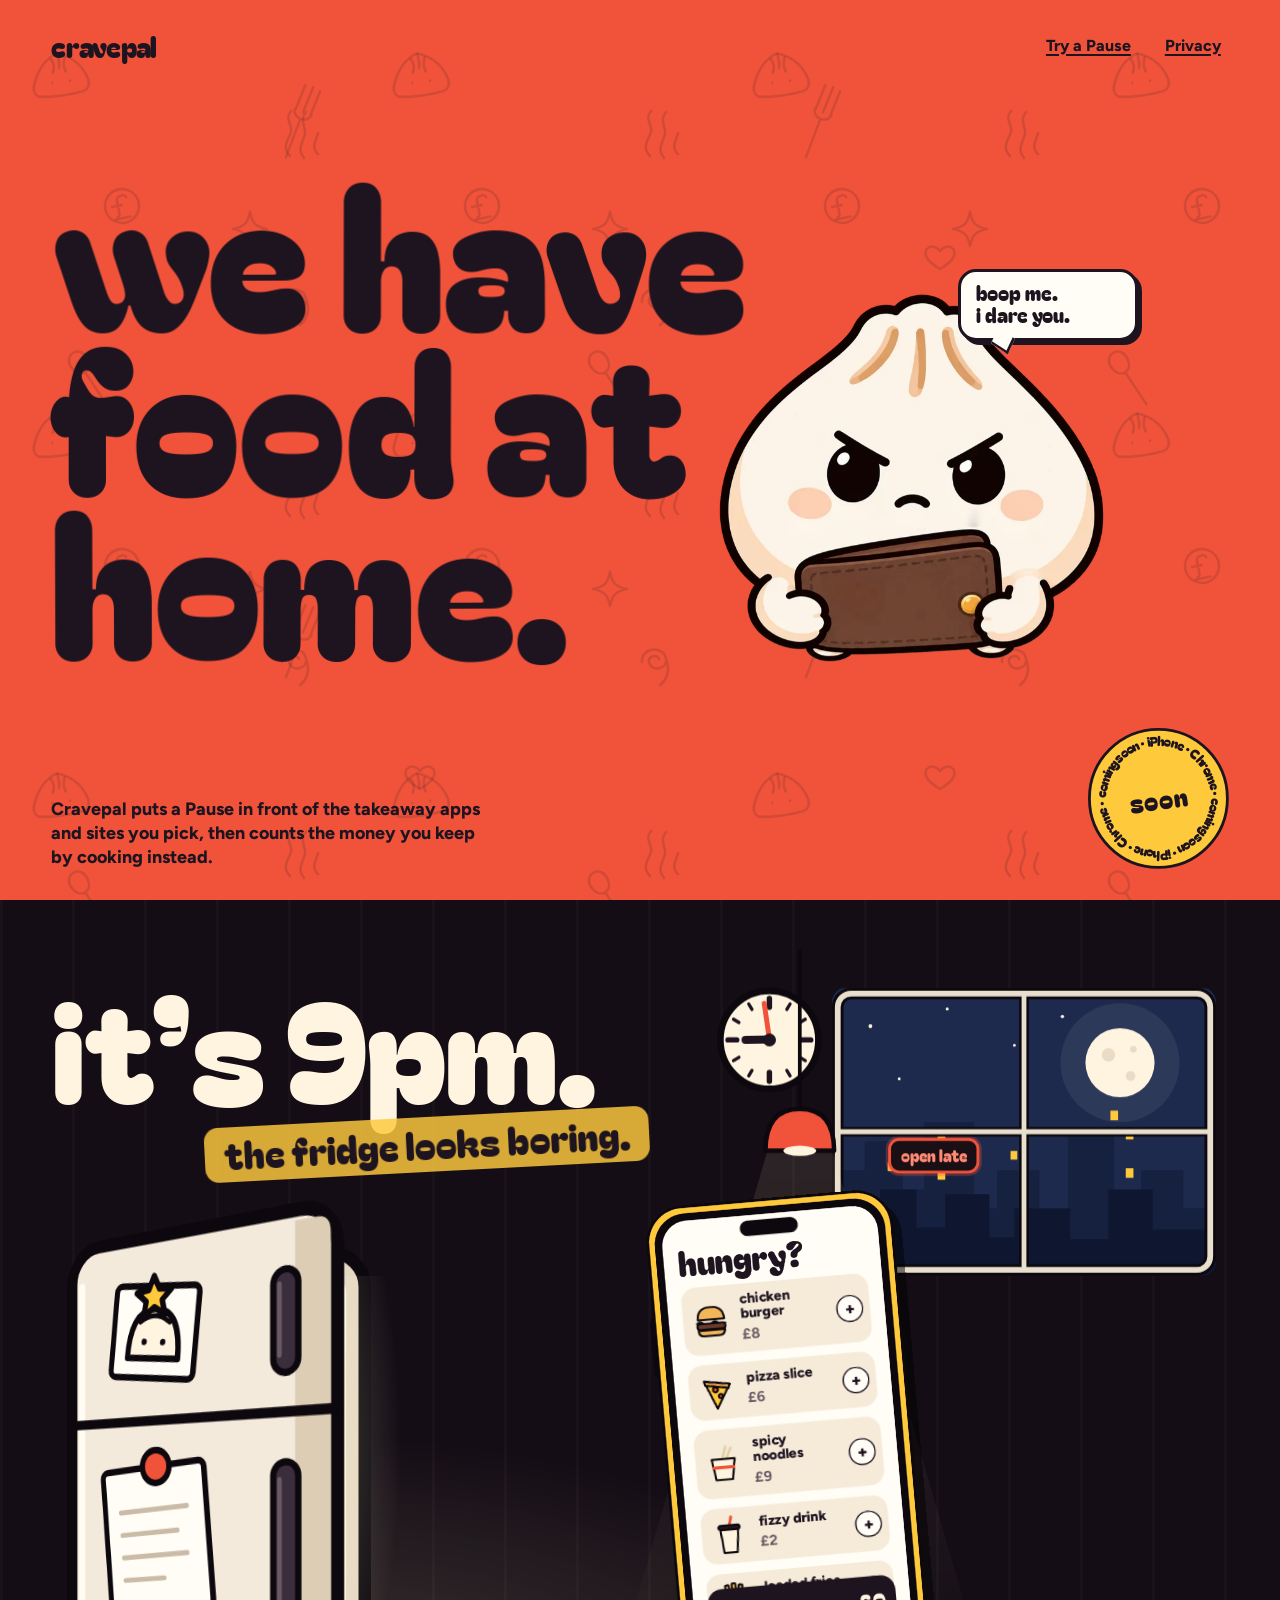
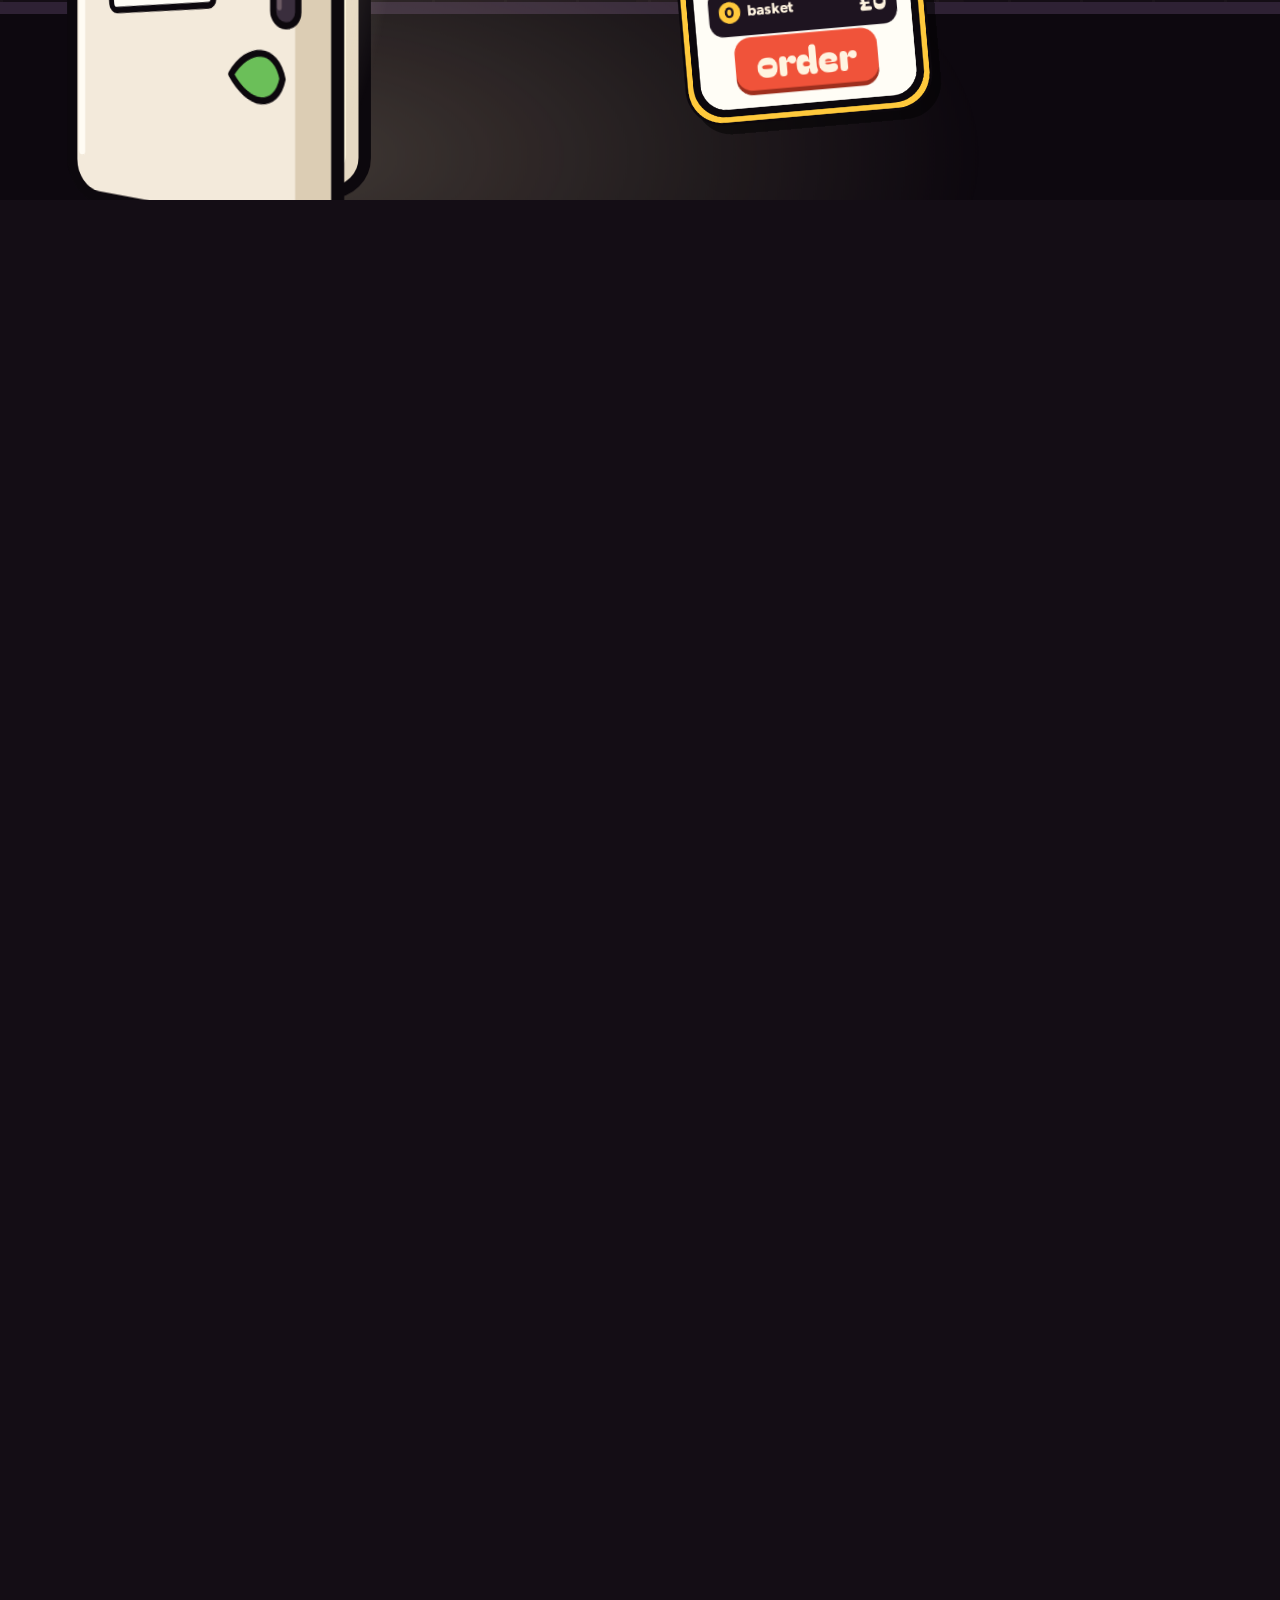
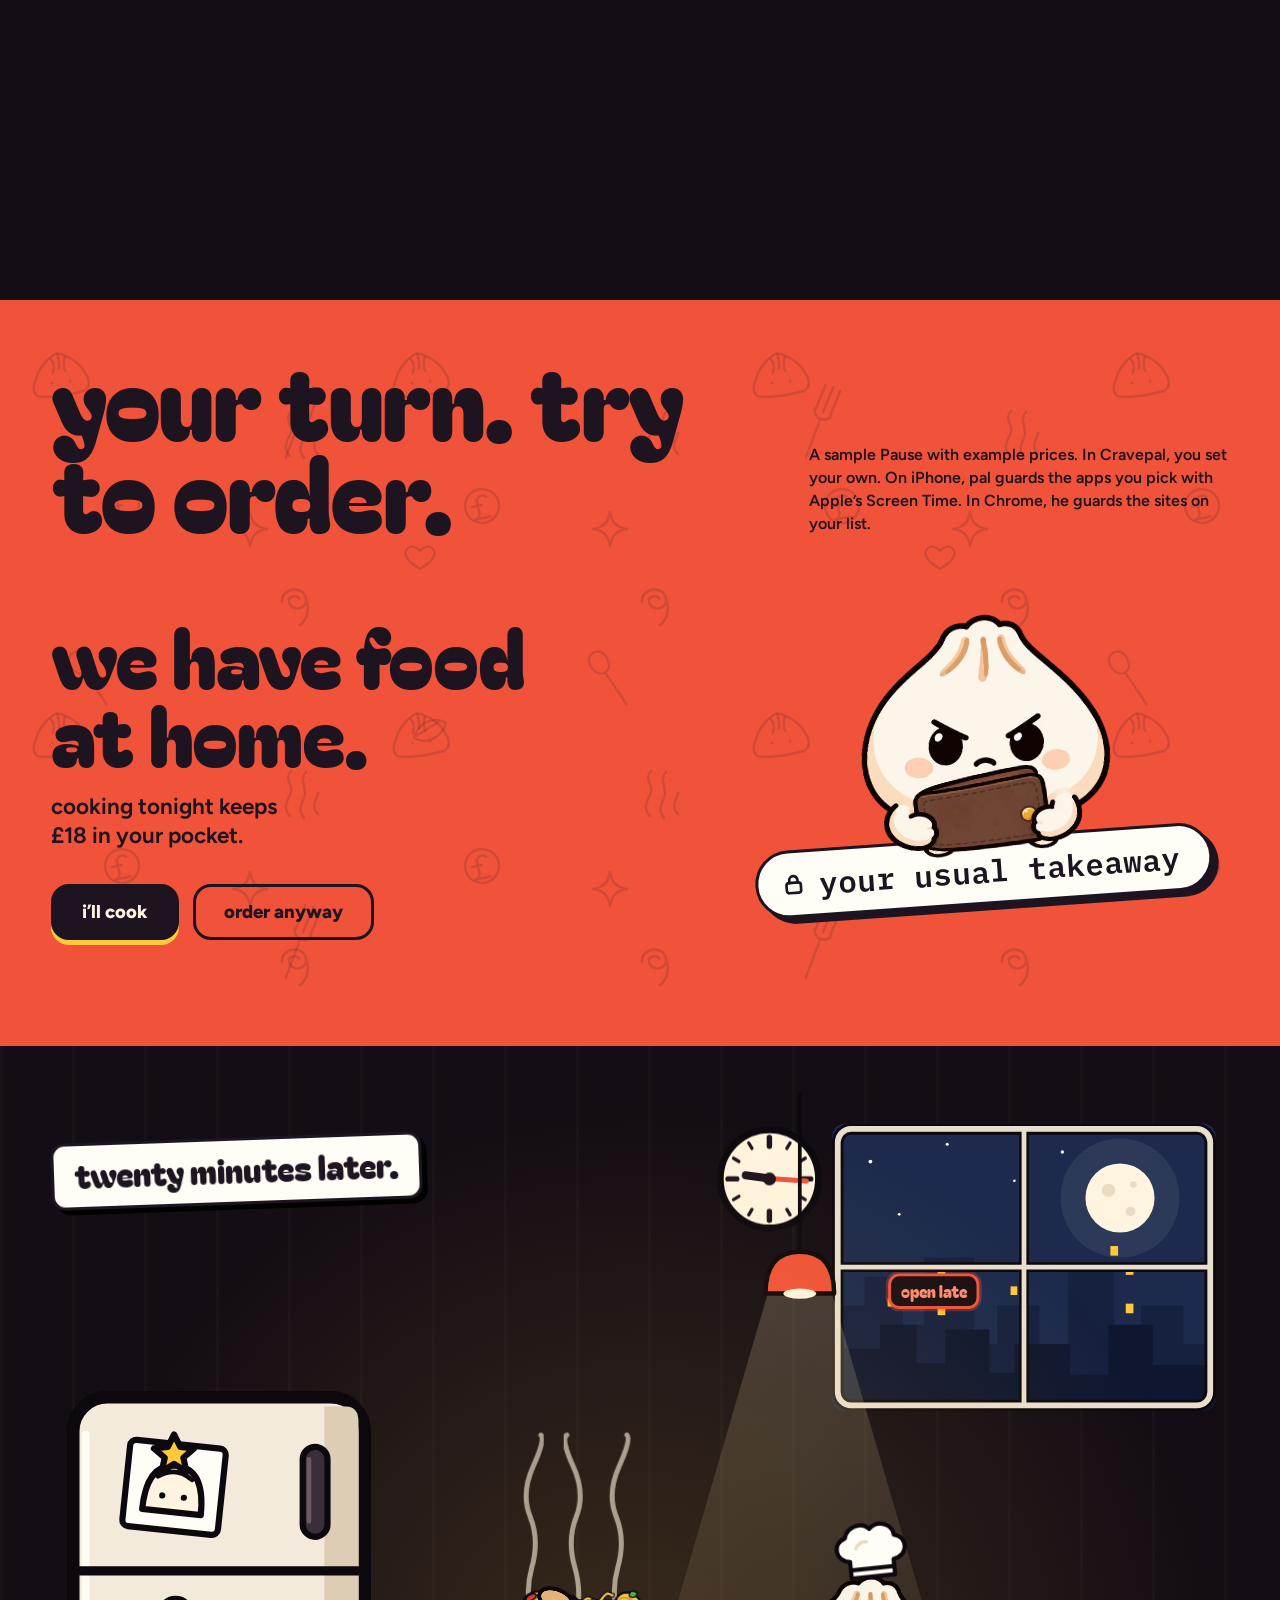
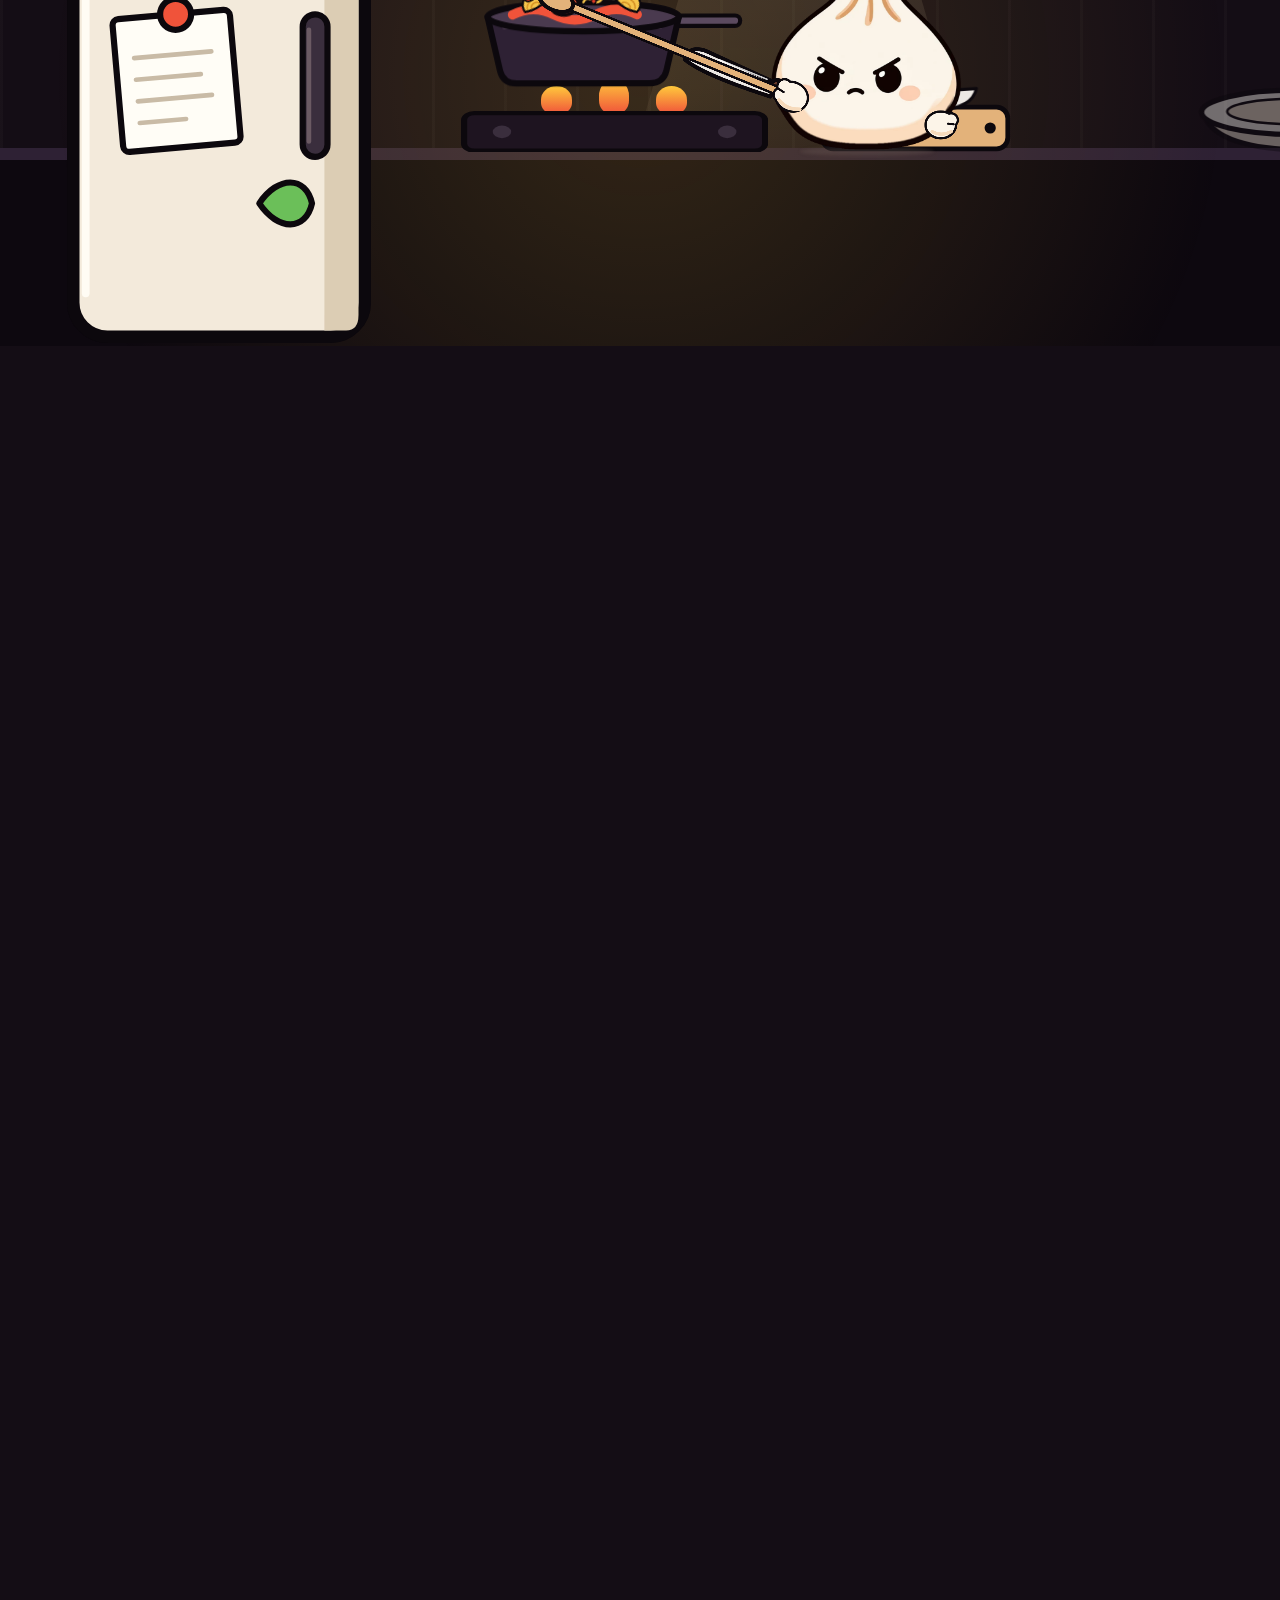
==== commit f72edc76: "Pasta worth cooking, hand-drawn doodles instead of the dot grid, and a simpler footer Co-Authored-By" ====
--- a/index.html
+++ b/index.html
@@ -338,15 +338,19 @@
       </div>
       <div class="slices" aria-hidden="true"><i></i><i></i><i></i><i></i><i></i></div>
       <div class="bits" aria-hidden="true">
-        <svg class="bit" viewBox="0 0 60 40"><path d="M6 30q12-26 24-8t24-6" fill="none" stroke="#FFC93C" stroke-width="9" stroke-linecap="round"/><path d="M6 30q12-26 24-8t24-6" fill="none" stroke="#0C080D" stroke-width="2.5" stroke-linecap="round" opacity=".5"/></svg>
-        <svg class="bit" viewBox="0 0 40 40"><circle cx="20" cy="20" r="14" fill="#F0533A" stroke="#0C080D" stroke-width="4"/></svg>
-        <svg class="bit" viewBox="0 0 60 40"><path d="M6 14q12 24 24 6t24 8" fill="none" stroke="#F2B65A" stroke-width="9" stroke-linecap="round"/></svg>
-        <svg class="bit" viewBox="0 0 40 40"><circle cx="20" cy="20" r="12" fill="#F08A3A" stroke="#0C080D" stroke-width="4"/><circle cx="20" cy="20" r="4" fill="#D86E22"/></svg>
-      </div>
-
-      <!-- The plate: slides in under the pan, the dinner is poured onto it -->
+        <svg class="bit" viewBox="0 0 60 44"><g stroke="#0C080D" stroke-linejoin="round" stroke-linecap="round"><path d="M8 34C6 18 20 8 32 10c14-2 24 10 20 24q-22 8-44 0z" fill="#F7C64B" stroke-width="4"/><path d="M14 31c4-11 26-13 32 0M21 34c3-8 15-8 18 0" fill="none" stroke="#D38E22" stroke-width="2.4"/><path d="M19 17c2-8 20-8 22 0-2 6-20 6-22 0z" fill="#E23B26" stroke-width="3"/></g></svg>
+        <svg class="bit" viewBox="0 0 40 40"><g stroke="#0C080D" stroke-linejoin="round"><ellipse cx="20" cy="21" rx="16.2" ry="11.5" fill="#F0533A" stroke-width="4"/><ellipse cx="20" cy="20.3" rx="10.8" ry="7" fill="#FF8A6B" stroke="none"/><ellipse cx="20" cy="20.3" rx="3.5" ry="2.3" fill="#FFD9B8" stroke="none"/><g fill="#FFE3B0" stroke="none"><ellipse cx="13.2" cy="19" rx="2" ry="1.5"/><ellipse cx="26.8" cy="19" rx="2" ry="1.5"/><ellipse cx="14.6" cy="24.4" rx="2" ry="1.5"/><ellipse cx="25.4" cy="24.4" rx="2" ry="1.5"/></g></g></svg>
+        <svg class="bit" viewBox="0 0 60 44"><g stroke="#0C080D" stroke-linejoin="round" stroke-linecap="round" fill="none"><path d="M6 30c8-22 22 10 32-12s16-4 18-10" stroke-width="8"/><path d="M6 30c8-22 22 10 32-12s16-4 18-10" stroke="#F7C64B" stroke-width="4"/><circle cx="24" cy="25" r="4.5" fill="#E23B26" stroke-width="2.5"/></g></svg>
+        <svg class="bit" viewBox="0 0 60 44"><g stroke="#0C080D" stroke-linejoin="round" stroke-linecap="round"><path d="M8 34C6 18 20 8 32 10c14-2 24 10 20 24q-22 8-44 0z" fill="#F7C64B" stroke-width="4"/><path d="M13 30c5-12 27-14 33 0M20 34c3-7 15-7 18 0" fill="none" stroke="#D38E22" stroke-width="2.4"/><path d="M26 16c-6-8 0-14 10-12 2 8-3 13-10 12z" fill="#4FAE4A" stroke-width="2.5"/></g></svg>
+      </div>
+
+      <!-- The plate: slides along the counter into the spot pal left, and dinner is tossed onto it -->
       <div class="kx kx-plate" aria-hidden="true">
-        <svg viewBox="0 0 260 110"><g stroke="#0C080D" stroke-width="6" stroke-linejoin="round" stroke-linecap="round"><ellipse cx="130" cy="70" rx="122" ry="34" fill="#FFFDF6"/><ellipse cx="130" cy="64" rx="84" ry="20" fill="#F6EBD8" stroke-width="3"/><g class="kx-meal"><path d="M70 62q30-26 60-6t60 2" fill="none" stroke="#FFC93C" stroke-width="12"/><path d="M80 66q30-18 52-2t48-2" fill="none" stroke="#F2B65A" stroke-width="10"/><circle cx="112" cy="54" r="10" fill="#F0533A"/><circle cx="150" cy="58" r="9" fill="#F0533A"/><circle cx="132" cy="64" r="7" fill="#F08A3A"/><path d="M128 44q8-12 18-6-6 10-18 6z" fill="#6BBF59" stroke-width="3"/></g></g></svg>
+        <div class="kx-steam"><svg viewBox="0 0 30 100" preserveAspectRatio="none"><path d="M16 98q-12-14-2-28t-2-26 4-26 10-16" fill="none" stroke="#FFF4E0" stroke-width="5" stroke-linecap="round" vector-effect="non-scaling-stroke"/></svg><svg viewBox="0 0 30 100" preserveAspectRatio="none"><path d="M14 98q10-14 0-28t2-26-4-26-8-16" fill="none" stroke="#FFF4E0" stroke-width="5" stroke-linecap="round" vector-effect="non-scaling-stroke"/></svg><svg viewBox="0 0 30 100" preserveAspectRatio="none"><path d="M16 98q-12-14-2-28t-2-26 4-26 10-16" fill="none" stroke="#FFF4E0" stroke-width="5" stroke-linecap="round" vector-effect="non-scaling-stroke"/></svg></div>
+        <svg class="kx-dish" viewBox="0 0 240 150"><g stroke="#0C080D" stroke-width="6" stroke-linejoin="round" stroke-linecap="round"><path d="M14 100q10 40 106 44 96-4 106-44z" fill="#E9DFCF"/><ellipse cx="120" cy="100" rx="108" ry="26" fill="#FFFDF6"/><ellipse cx="120" cy="99" rx="78" ry="15" fill="#EFE4D1" stroke-width="3"/></g><g class="kx-meal" stroke="#0C080D" stroke-linejoin="round" stroke-linecap="round"><path d="M58 100c-12 8-24 10-32 4M180 102c12 8 26 8 32 0" fill="none" stroke-width="9"/><path d="M58 100c-12 8-24 10-32 4M180 102c12 8 26 8 32 0" fill="none" stroke="#F7C64B" stroke-width="4"/><path d="M48 102c-5-10-1-20 7-26-1-11 8-20 19-22 5-9 17-13 28-10 9-6 23-6 32 0 11-3 23 1 28 10 11 2 20 11 19 22 8 6 12 16 7 26q-70 14-140 0z" fill="#F7C64B" stroke-width="5"/><g fill="none" stroke="#D38E22" stroke-width="2.6"><path d="M60 98c0-26 28-42 60-42s60 16 60 42M74 100c2-20 22-32 46-32s44 12 46 32M90 102c2-14 14-22 30-22s28 8 30 22M64 88c10-14 24-4 34-14s24-8 32 2 22 4 36-6M62 97c14-10 24 2 38-6s22-6 32 2 24 6 40-4"/></g><path d="M68 92c6-18 28-30 50-30M100 98c4-8 12-12 22-12" fill="none" stroke="#FFE39A" stroke-width="2.2"/><path d="M84 60c-2-14 16-22 36-20 22-2 38 6 34 20-2 8-10 6-16 12-4 6-10-2-16 2-8 4-12-6-20-2-10 0-16-4-18-12z" fill="#E23B26" stroke-width="4"/><path d="M96 52q8-8 22-7" fill="none" stroke="#FFF" stroke-opacity=".75" stroke-width="4"/><circle cx="128" cy="47" r="2.4" fill="#FFF" fill-opacity=".8" stroke="none"/><g fill="#FFF6D8" stroke="none"><rect x="104" y="58" width="5" height="3.5" rx="1" transform="rotate(20 106 60)"/><rect x="124" y="62" width="5" height="3.5" rx="1" transform="rotate(-15 126 64)"/><rect x="140" y="54" width="4.5" height="3" rx="1"/><rect x="114" y="66" width="4" height="3" rx="1" transform="rotate(35 116 67)"/><rect x="96" y="62" width="4" height="3" rx="1"/></g><path d="M156 54 202 10" stroke-width="12"/><path d="M156 54 202 10" stroke="#D9D3CA" stroke-width="5"/><ellipse cx="156" cy="54" rx="12" ry="7" transform="rotate(-40 156 54)" fill="#F7C64B" stroke-width="3.5"/><path d="M147 56c5-6 13-8 18-4" fill="none" stroke="#D38E22" stroke-width="2.2"/><ellipse cx="78" cy="86" rx="12.6" ry="8.9" fill="#F0533A" stroke-width="3.5"/><ellipse cx="78" cy="85.5" rx="8.4" ry="5.5" fill="#FF8A6B" stroke="none"/><ellipse cx="78" cy="85.5" rx="2.7" ry="1.8" fill="#FFD9B8" stroke="none"/><g fill="#FFE3B0" stroke="none"><ellipse cx="72.8" cy="84.4" rx="1.6" ry="1.2"/><ellipse cx="83.2" cy="84.4" rx="1.6" ry="1.2"/><ellipse cx="73.8" cy="88.6" rx="1.6" ry="1.2"/><ellipse cx="82.2" cy="88.6" rx="1.6" ry="1.2"/></g><ellipse cx="164" cy="88" rx="12" ry="8.5" fill="#F0533A" stroke-width="3.5"/><ellipse cx="164" cy="87.5" rx="8" ry="5.2" fill="#FF8A6B" stroke="none"/><ellipse cx="164" cy="87.5" rx="2.6" ry="1.7" fill="#FFD9B8" stroke="none"/><g fill="#FFE3B0" stroke="none"><ellipse cx="159" cy="86.5" rx="1.5" ry="1.1"/><ellipse cx="169" cy="86.5" rx="1.5" ry="1.1"/><ellipse cx="160" cy="90.5" rx="1.5" ry="1.1"/><ellipse cx="168" cy="90.5" rx="1.5" ry="1.1"/></g><path d="M116 42c-8-12 0-22 14-20 4 12-4 20-14 20z" fill="#4FAE4A" stroke-width="3"/><path d="M118 40l10-14" fill="none" stroke="#2F7A35" stroke-width="2"/><path d="M122 44c8-10 22-10 28-2-8 8-20 8-28 2z" fill="#5CBF55" stroke-width="3"/><path d="M125 44l21-3" fill="none" stroke="#2F7A35" stroke-width="2"/></g></svg>
+        <svg class="kx-spark kx-spark--1" viewBox="0 0 40 40"><path d="M20 2c2 12 6 16 18 18-12 2-16 6-18 18-2-12-6-16-18-18 12-2 16-6 18-18z" fill="#FFC93C" stroke="#0C080D" stroke-width="3" stroke-linejoin="round"/></svg>
+        <svg class="kx-spark kx-spark--2" viewBox="0 0 40 40"><path d="M20 2c2 12 6 16 18 18-12 2-16 6-18 18-2-12-6-16-18-18 12-2 16-6 18-18z" fill="#FFF4E0" stroke="#0C080D" stroke-width="3" stroke-linejoin="round"/></svg>
+        <svg class="kx-spark kx-spark--3" viewBox="0 0 40 40"><path d="M20 2c2 12 6 16 18 18-12 2-16 6-18 18-2-12-6-16-18-18 12-2 16-6 18-18z" fill="#FFC93C" stroke="#0C080D" stroke-width="3" stroke-linejoin="round"/></svg>
       </div>
 
       <!-- pal, the head chef: built from Adam's poses (his bun, his faces), with hands and a knife in his line weight -->
@@ -449,7 +453,6 @@
     </div></div>
     <div class="foot__base">
       <button class="psst" type="button" data-storm>psst. type pizza.</button>
-      <p>Made in the UK by Rei and Adam.</p>
     </div>
   </div>
 </footer>
--- a/assets/style.css
+++ b/assets/style.css
@@ -9,7 +9,9 @@
   --bg:var(--cream);--fg:var(--ink);--surface:var(--paper);--muted:#4A3A44;--label:#6B5A63;--hair:#E3D3BA;--edge:var(--ink);
   --deep:var(--ink);
   --btn-bg:var(--ink);--btn-fg:var(--cream);--btn-lip:var(--tomato);
-  --dots:radial-gradient(rgba(30,20,32,.16) 1.6px,transparent 1.8px);
+  /* sparse kitchen doodles (pal, steam, a coin, sparkle, noodles | fork, spoon, basil, heart), ink at 14% on tomato,
+     on two tile sizes (360 and 520) so the repeat never lines up into a grid */
+  --doodles:url("data:image/svg+xml,%3Csvg xmlns='http://www.w3.org/2000/svg' width='360' height='360' fill='none' stroke='%231E1420' stroke-opacity='.14' stroke-width='2.6' stroke-linecap='round' stroke-linejoin='round'%3E%3Cg transform='rotate(-8 60 74)'%3E%3Cpath d='M38 94c-6-1-8-8-4-15 5-13 15-22 26-26 11 4 22 13 26 26 3 7 1 14-5 15-14 2-29 2-43 0z'/%3E%3Cpath d='M53 58c3 5 2 10 0 14M60 54c1 5 1 10 0 14M67 58c-2 5-3 10-1 14M51 82h.1M69 82h.1'/%3E%3C/g%3E%3Cpath d='M290 156c-9-9-1-17 1-24s-7-13 0-21M304 158c-8-10 0-17 1-24s-6-14 1-22M318 154c-8-8-1-15 0-21'/%3E%3Cg transform='rotate(-12 122 206)'%3E%3Ccircle cx='122' cy='206' r='17'/%3E%3Cpath d='M128 198c-2-4-10-3-10 3v11c0 3-2 5-5 6h15M112 205h10'/%3E%3C/g%3E%3Cpath d='M250 212c2 11 6 15 17 17-11 2-15 6-17 17-2-11-6-15-17-17 11-2 15-6 17-17z'/%3E%3Cpath d='M282 302c-1-15 22-17 24-3 2 11-15 13-17 3-1-6 8-8 10-3M306 299c4 9 2 20-6 26'/%3E%3C/svg%3E"),url("data:image/svg+xml,%3Csvg xmlns='http://www.w3.org/2000/svg' width='520' height='520' fill='none' stroke='%231E1420' stroke-opacity='.14' stroke-width='2.6' stroke-linecap='round' stroke-linejoin='round'%3E%3Cg transform='translate(95 50)'%3E%3Cg transform='rotate(22 206 70)'%3E%3Cpath d='M197 36v26M205 35v27M213 36v26M196 62c2 9 15 10 18 0M205 70l1 40'/%3E%3C/g%3E%3C/g%3E%3Cg transform='translate(48 118)'%3E%3Cg transform='rotate(-32 42 262)'%3E%3Cpath d='M42 230c-7 0-10 7-9 13 1 7 5 10 9 10s8-3 9-10c1-6-2-13-9-13zM42 253l1 38'/%3E%3C/g%3E%3C/g%3E%3Cg transform='translate(256 122)'%3E%3Cpath d='M158 316c4-16 21-22 32-15-4 15-21 22-32 15zM160 314l24-15'/%3E%3C/g%3E%3Cg transform='translate(222 83)'%3E%3Cpath d='M198 168c-6-9-19-3-13 7 3 5 13 11 13 11s10-6 13-11c6-10-7-16-13-7z'/%3E%3C/g%3E%3C/svg%3E");
   --display:'Bagel Fat One','Arial Rounded MT Bold',sans-serif;
   --body:Figtree,system-ui,-apple-system,'Segoe UI',sans-serif;
   --mono:'IBM Plex Mono',ui-monospace,Menlo,Consolas,monospace;
@@ -23,7 +25,7 @@
 }
 /* Colour fields keep ink type in both themes, as the extension's Pause stays tomato. */
 .on-tomato,.on-sun{--fg:var(--ink);--edge:var(--ink);--surface:var(--paper);--muted:var(--ink);--label:var(--ink);--btn-bg:var(--ink);--btn-fg:var(--cream);color:var(--ink)}
-.on-tomato{--btn-lip:var(--sun);background-color:var(--tomato);background-image:var(--dots);background-size:22px 22px}
+.on-tomato{--btn-lip:var(--sun);background-color:var(--tomato);background-image:var(--doodles);background-size:360px 360px,520px 520px}
 .on-sun{--btn-lip:var(--tomato);background-color:var(--sun)}
 .on-deep{--fg:var(--cream);--muted:#E3D5DB;--surface:#2D2230;--edge:var(--cream);--btn-bg:var(--cream);--btn-fg:var(--ink);--btn-lip:var(--tomato);background:var(--deep);color:var(--cream)}
 
@@ -119,7 +121,7 @@
 
 /* ================= HOME ================= */
 /* Outer SVGs that move: transform them like any box (the default is the SVG's own drawing units, which skews moves and pivots) */
-.food,.nx-scooter,.n-hand,.nx-fridge__door,.coin,.badge svg,.kx-steam svg,.ing,.bit,.kx-pop,.kx-carrot{transform-box:border-box}
+.food,.nx-scooter,.n-hand,.nx-fridge__door,.coin,.badge svg,.kx-steam svg,.ing,.bit,.kx-pop,.kx-carrot,.kx-spark{transform-box:border-box}
 .food,.coin,.badge svg{transform-origin:50% 50%}
 .sr-only{position:absolute;width:1px;height:1px;margin:-1px;padding:0;overflow:hidden;clip-path:inset(50%);white-space:nowrap;border:0}
 .home{background:var(--tomato)}
@@ -260,7 +262,7 @@
 .app__basket{position:absolute;left:6cqi;right:6cqi;bottom:30cqi;display:flex;align-items:center;gap:3cqi;padding:3cqi 4cqi;border-radius:6cqi;background:var(--ink);color:var(--cream);font-weight:800;font-size:6.2cqi}
 .app__count{display:grid;place-items:center;min-width:9cqi;height:9cqi;border-radius:9cqi;background:var(--sun);color:var(--ink)}
 .app__total{margin-left:auto;font-family:var(--display);font-weight:400;font-size:9cqi}
-.n-pause{position:absolute;z-index:3;inset:0;display:flex;flex-direction:column;align-items:center;gap:6cqi;padding:22cqi 8cqi 0;text-align:center;background:var(--tomato) var(--dots);background-size:9cqi 9cqi;opacity:1}
+.n-pause{position:absolute;z-index:3;inset:0;display:flex;flex-direction:column;align-items:center;gap:6cqi;padding:22cqi 8cqi 0;text-align:center;background-color:var(--tomato);background-image:var(--doodles);background-size:120cqi 120cqi,173cqi 173cqi;opacity:1}
 .n-pause__t{font-family:var(--display);font-size:13cqi;line-height:.98;color:var(--ink)}
 .n-pause__s{font-weight:700;font-size:6.6cqi;line-height:1.25;color:var(--ink);max-width:18em}
 .n-act{position:absolute;z-index:2;left:0;right:0;bottom:7cqi;display:flex;justify-content:center;font-size:16cqi}
@@ -286,11 +288,11 @@
 
 .nx-flicker{z-index:10;inset:0;background:#000;opacity:0;pointer-events:none}
 /* the hand-off: a Pause-tomato circle with an ink edge bursts out of the phone's screen and becomes the next section.
-   JS places it; the inner layer is counter-scaled, so its dots stay 22px and line up with the try section's. */
+   JS places it; the inner layer is counter-scaled, so its doodles stay full size and line up with the try section's. */
 .n-wipe,.n-wipe__ring{position:absolute;z-index:6;left:0;top:0;width:200vmax;height:200vmax;border-radius:50%;transform:scale(0);opacity:0;pointer-events:none}
 .n-wipe{overflow:hidden}
 .n-wipe__ring{background:#0C080D}
-.n-wipe__in{position:absolute;left:0;top:0;background:var(--tomato) var(--dots);background-size:22px 22px;background-position:6px calc(100% - 6px)}
+.n-wipe__in{position:absolute;left:0;top:0;background-color:var(--tomato);background-image:var(--doodles);background-size:360px 360px,520px 520px;background-position:6px calc(100% - 6px)}
 /* chapter 3's explanation, right of the phone */
 /* on the wall beside the phone, just under the window, so the thrown food has the counter to itself */
 .n-cap{z-index:9;left:calc(50% + max(100svh,600px) * .2038 + 28px);right:var(--gut);top:calc(9% + min(30vw,60vh) * .75 + 24px);max-width:36em}
@@ -325,10 +327,15 @@
 .ings,.slices,.bits{position:absolute;z-index:6;inset:0;pointer-events:none}
 .ing{position:absolute;left:0;top:0;width:clamp(44px,4.6vw,84px);height:auto;opacity:0}
 .slices i{position:absolute;left:0;top:0;width:clamp(14px,1.5vw,26px);aspect-ratio:1;border-radius:50%;background:#F08A3A;border:3px solid #0C080D;opacity:0}
-.bit{position:absolute;left:0;top:0;width:clamp(22px,2.4vw,42px);height:auto;opacity:0}
-.kx-plate{z-index:8;left:calc(37vw - min(11vw,20vh));bottom:4%;width:min(22vw,40vh);aspect-ratio:260/110}
-.kx-plate svg{position:absolute;inset:0;width:100%;height:100%}
-.kx-meal{transform-box:fill-box;transform-origin:50% 60%}
+.bit{position:absolute;left:0;top:0;width:clamp(24px,2.6vw,46px);height:auto;opacity:0}
+.kx-plate{z-index:8;left:79.5vw;bottom:calc(22% - 6px);width:min(16vw,30vh);aspect-ratio:240/150;transform-origin:50% 100%}   /* on the counter, in the spot pal leaves when he walks to the hob */
+.kx-dish{position:absolute;inset:0;width:100%;height:100%}
+.kx-plate .kx-steam{left:30%;width:40%;bottom:66%;height:100%;opacity:0}
+.kx-spark{position:absolute;width:15%;height:auto;opacity:0}
+.kx-spark--1{left:-8%;top:18%}
+.kx-spark--2{right:-6%;top:-4%}
+.kx-spark--3{left:60%;top:-34%}
+.kx-meal{transform-box:fill-box;transform-origin:50% 90%}
 .k-pal{position:absolute;z-index:7;left:79vw;bottom:calc(22% - 10px);width:min(15vw,28vh)}
 .pal--chef{aspect-ratio:626/600;--lid-t:44.6%;--lid-b:62.7%;cursor:default}
 .k-pal .pal{width:100%}
@@ -374,15 +381,15 @@
   .n-cap__title{font-size:20px}
   .n-cap p{font-size:13px;margin-top:6px}
   .k-caps{top:4%}
-  .cook .nx-counter{height:36%}
+  .cook .nx-counter{height:28%}
   .cook .nx-win{bottom:auto;top:19%}
   .cook .nx-clock{bottom:auto;top:21%;left:auto;right:56vw}
-  .cook .nx-fridge{left:-30vw;bottom:36%}
-  .kx-hob{left:-2vw;width:33vw;bottom:calc(36% - 4px)}
-  .kx-board{left:31vw;width:32vw;bottom:calc(36% - 4px)}
-  .k-pal{left:66vw;width:34vw;bottom:calc(36% - 8px)}
+  .cook .nx-fridge{left:-30vw;bottom:28%}
+  .kx-hob{left:-2vw;width:33vw;bottom:calc(28% - 4px)}
+  .kx-board{left:31vw;width:32vw;bottom:calc(28% - 4px)}
+  .k-pal{left:66vw;width:34vw;bottom:calc(28% - 8px)}
   .k-say{font-size:15px}
-  .kx-plate{left:16vw;width:64vw;bottom:9%}
+  .kx-plate{left:65vw;width:33vw;bottom:calc(28% - 6px)}
 }
 @media (min-width:761px) and (max-width:1100px) and (max-aspect-ratio:4/5){   /* portrait tablets: the phone layout, with the vw-sized props capped by height */
   .n-grr{font-size:6.8vh}
@@ -396,7 +403,7 @@
   .kx-hob{left:4vw;width:36vw;bottom:calc(25% - 4px)}
   .kx-board{left:42vw;width:22vw;bottom:calc(25% - 4px)}
   .k-pal{left:68vw;width:24vw;bottom:calc(25% - 8px)}
-  .kx-plate{left:22vw;width:56vw;bottom:5%}
+  .kx-plate{left:69vw;width:23vw;bottom:calc(25% - 6px)}
   .k-say{font-size:19px}
 }
 
@@ -524,7 +531,7 @@
 .foot__pal{position:absolute;width:calc(var(--word) * .66);left:calc(var(--word) * (3.2 - .345));bottom:calc(var(--word) * (1 - .405));transform-origin:50% 100%}
 .bubble--foot{left:calc(var(--word) * 2.1);bottom:calc(var(--word) * 1.2);transform-origin:80% 100%}
 .bubble--foot::after{left:auto;right:16%;transform:skewX(-28deg) rotate(45deg) scale(.7,1)}
-.foot__base{display:flex;flex-wrap:wrap;align-items:center;justify-content:space-between;gap:8px 24px;padding-block:14px 24px;font-weight:600;font-size:14px}
+.foot__base{display:flex;flex-wrap:wrap;align-items:center;justify-content:center;gap:8px 24px;padding-block:14px 24px;font-weight:600;font-size:14px}
 .psst{min-height:44px;padding:0 4px;border:0;background:none;color:inherit;font:inherit;font-family:var(--mono);font-weight:600;font-size:14px;text-decoration:underline dotted;text-underline-offset:4px;cursor:pointer}
 
 
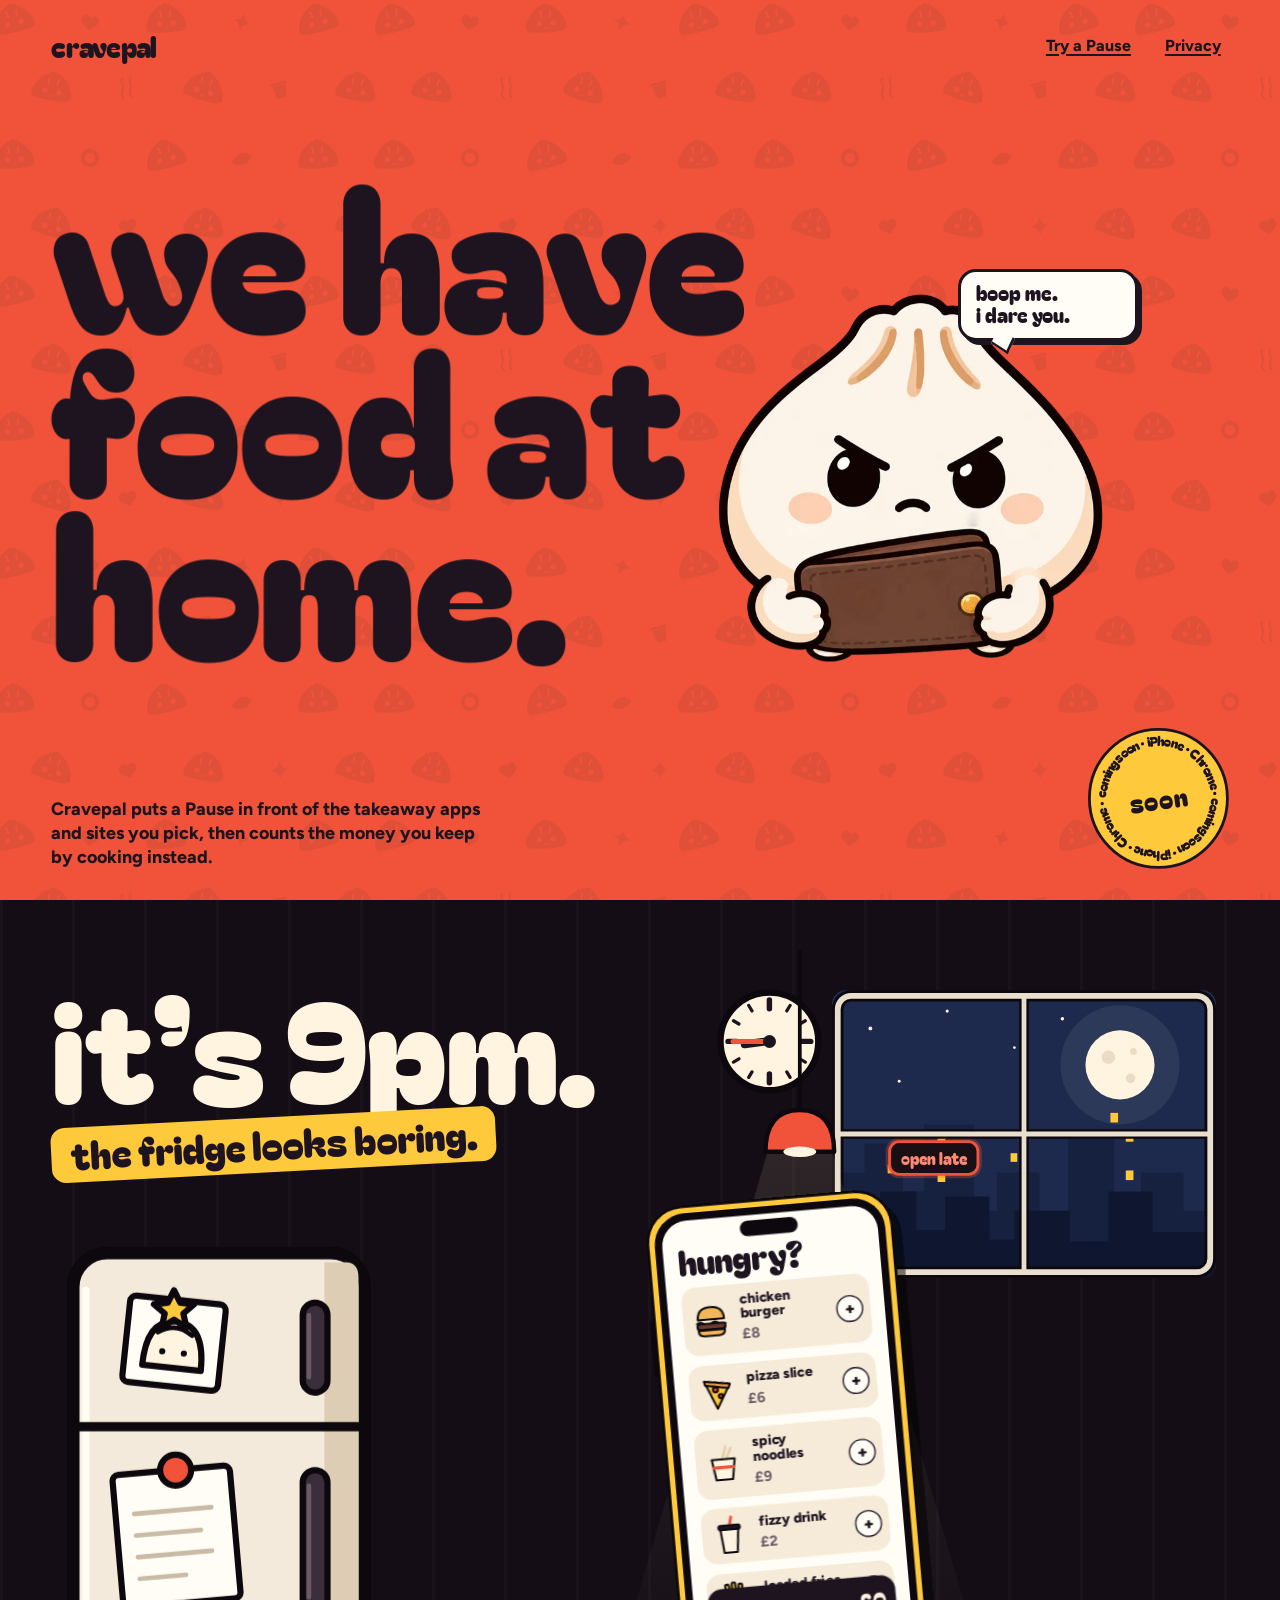
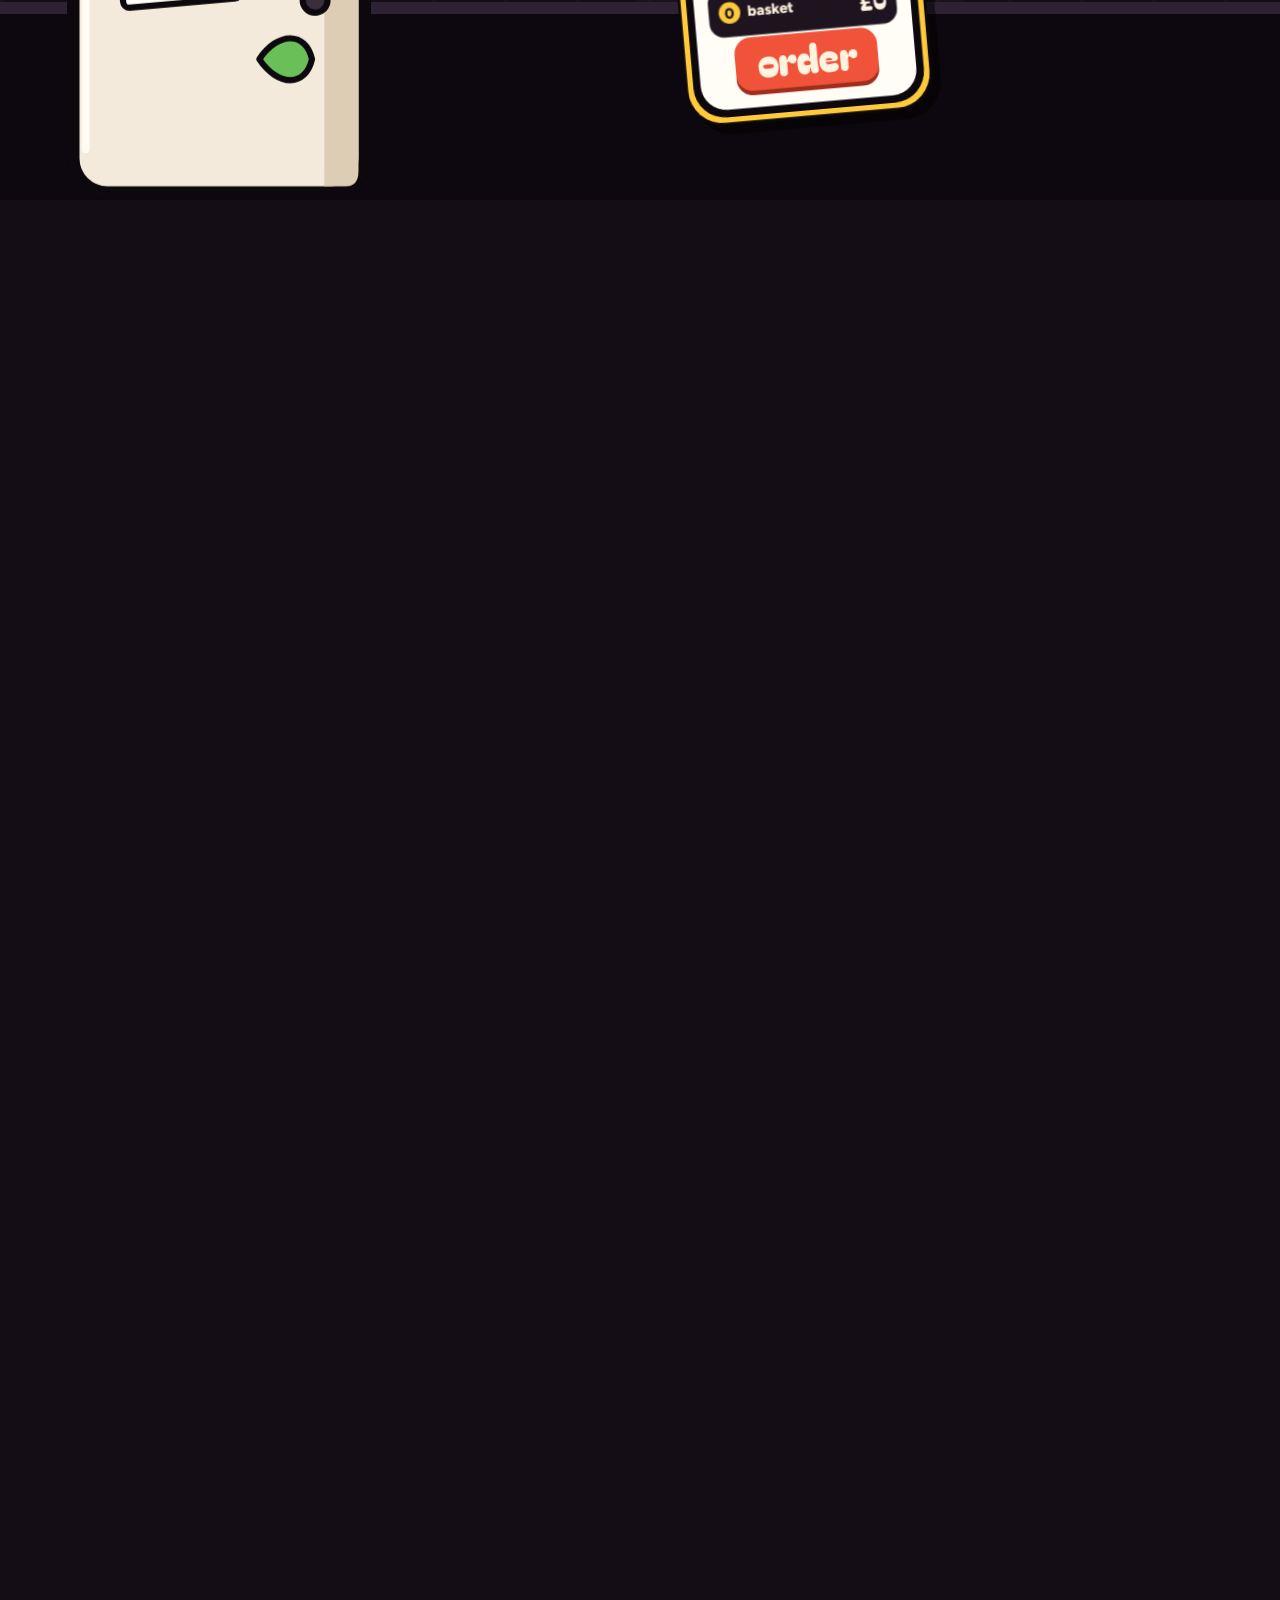
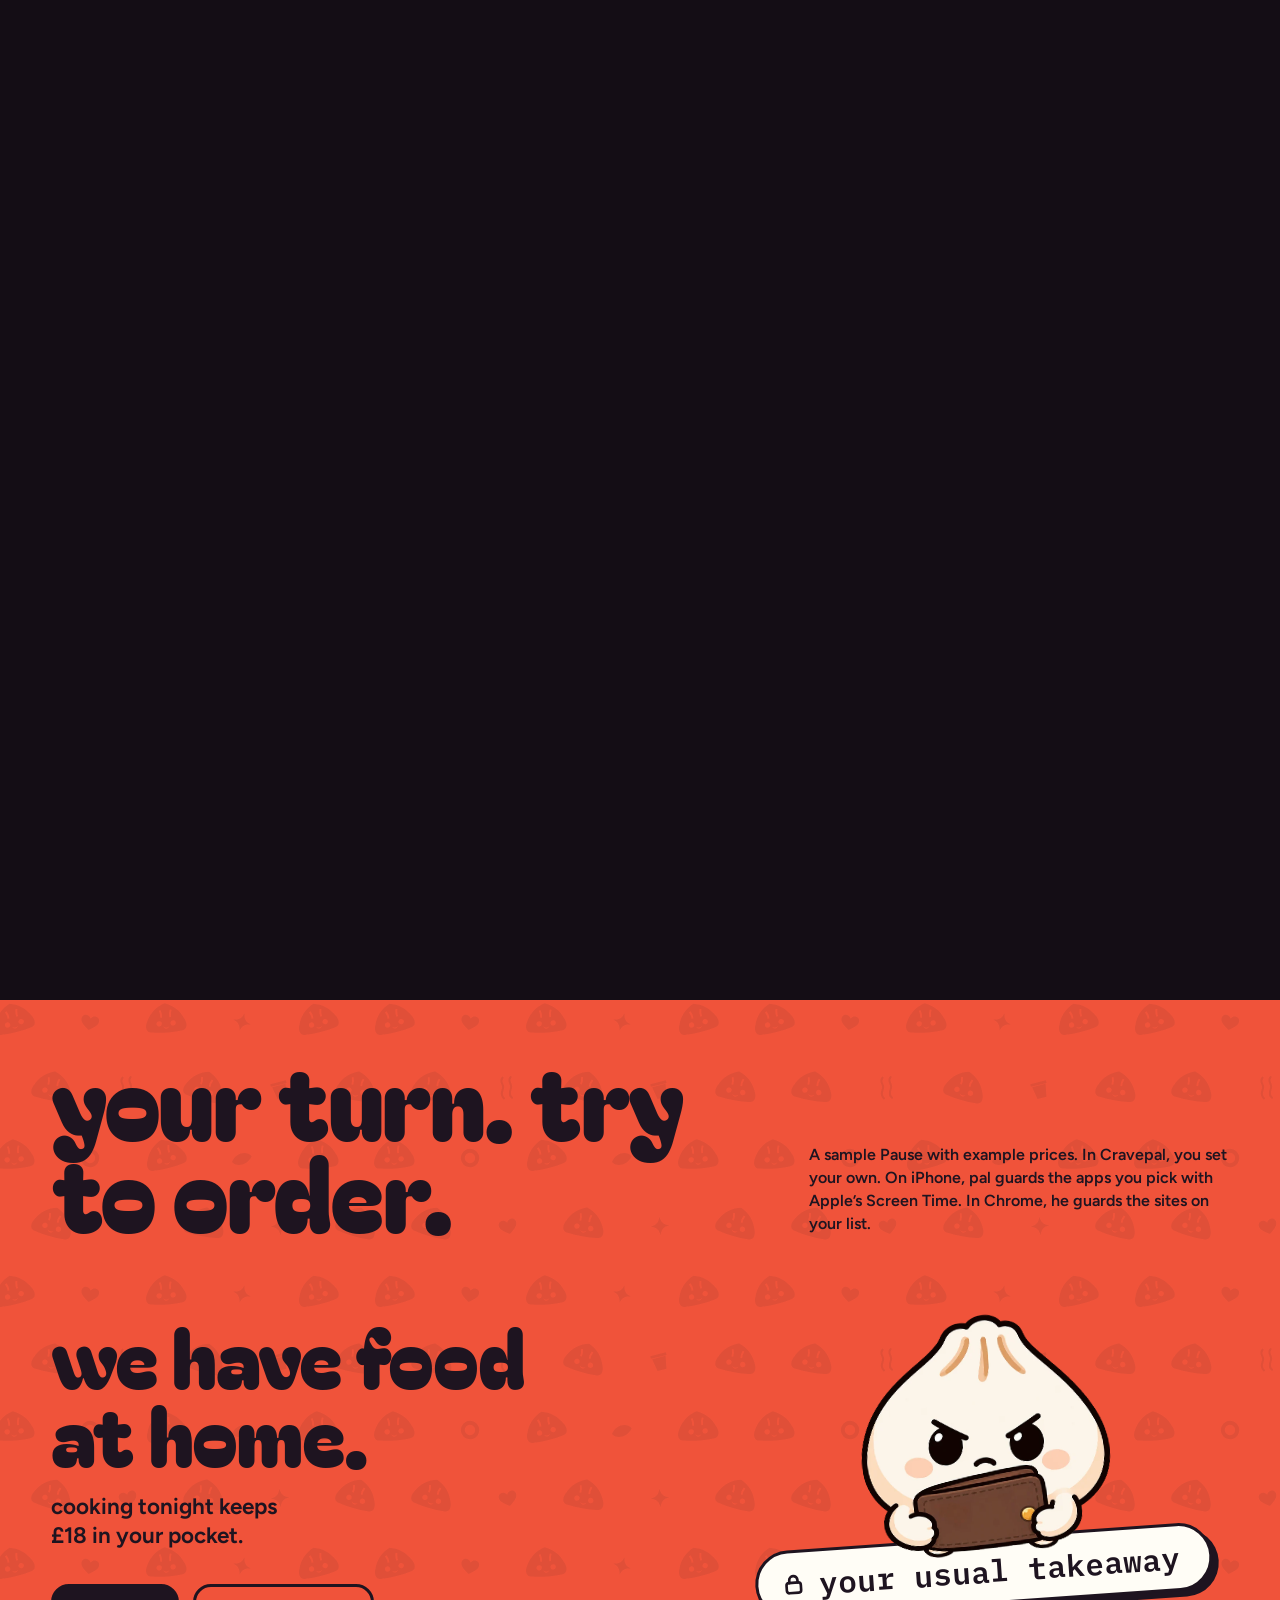
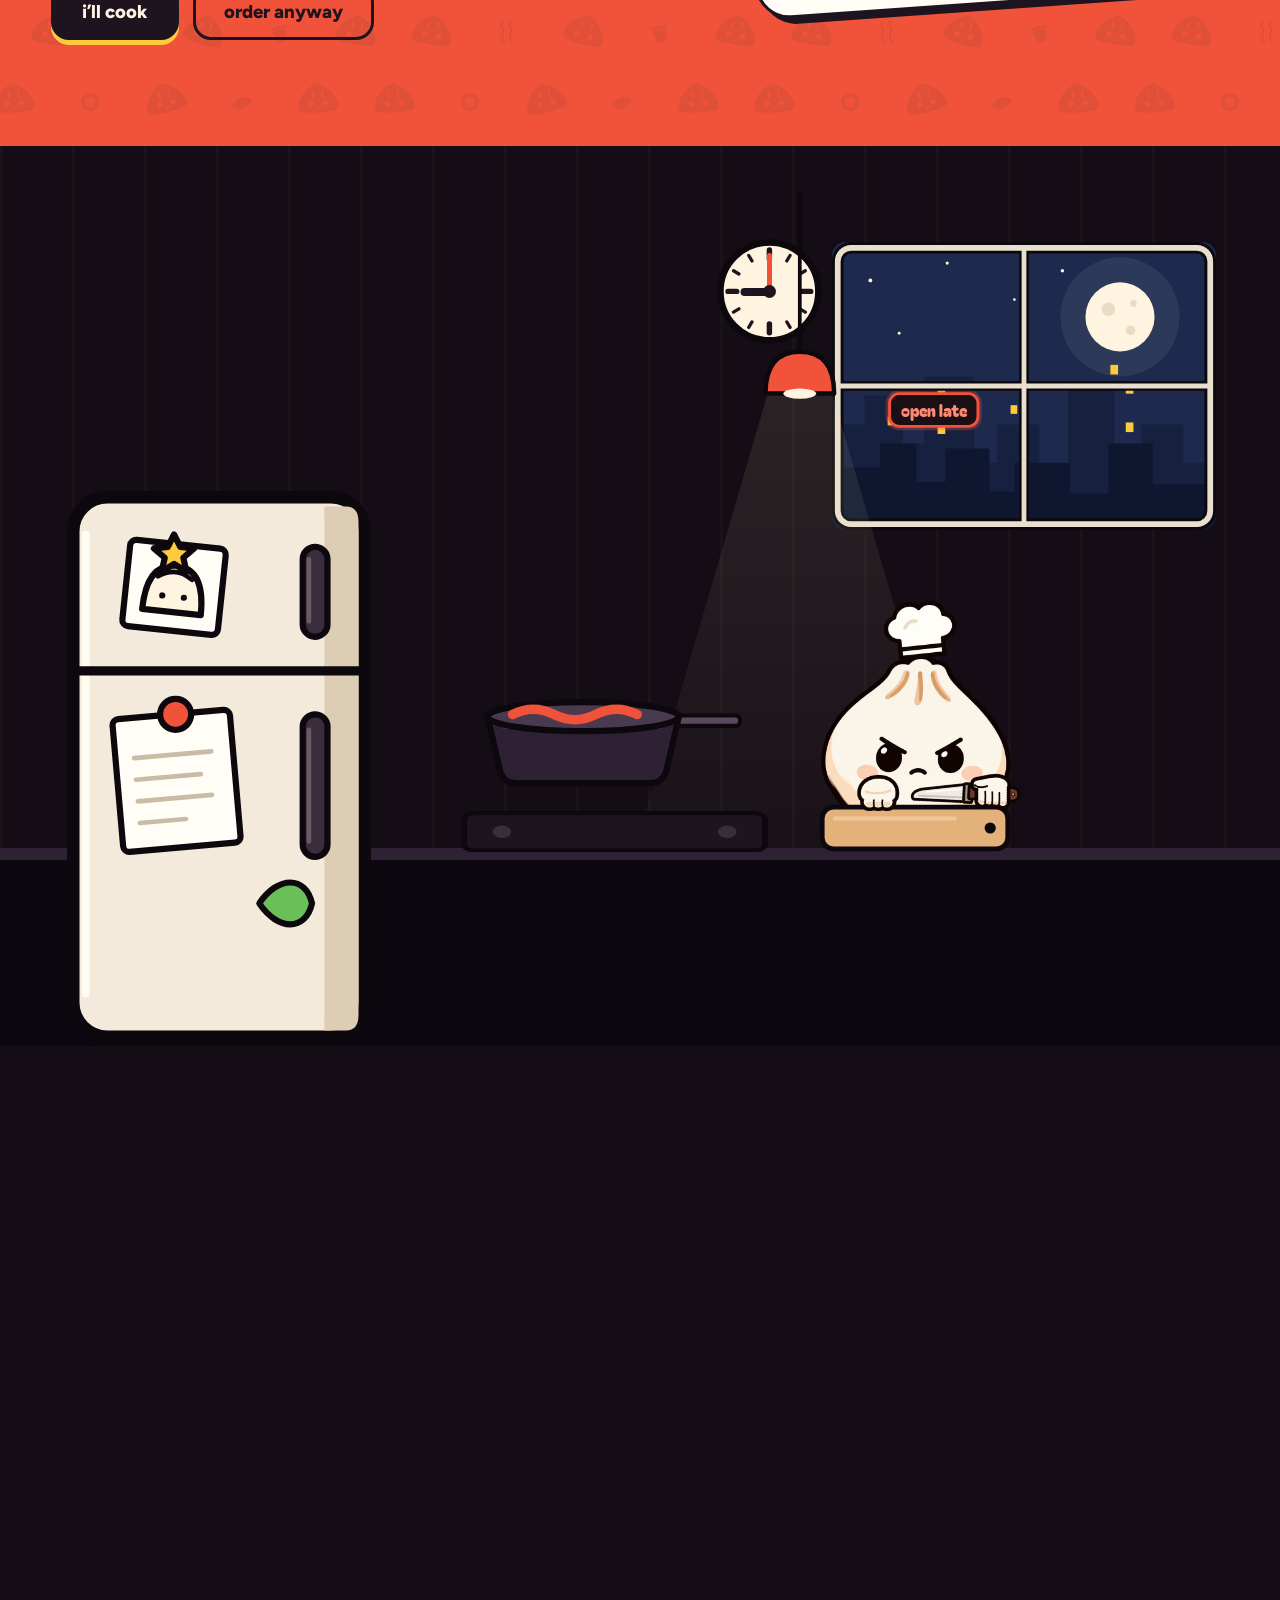
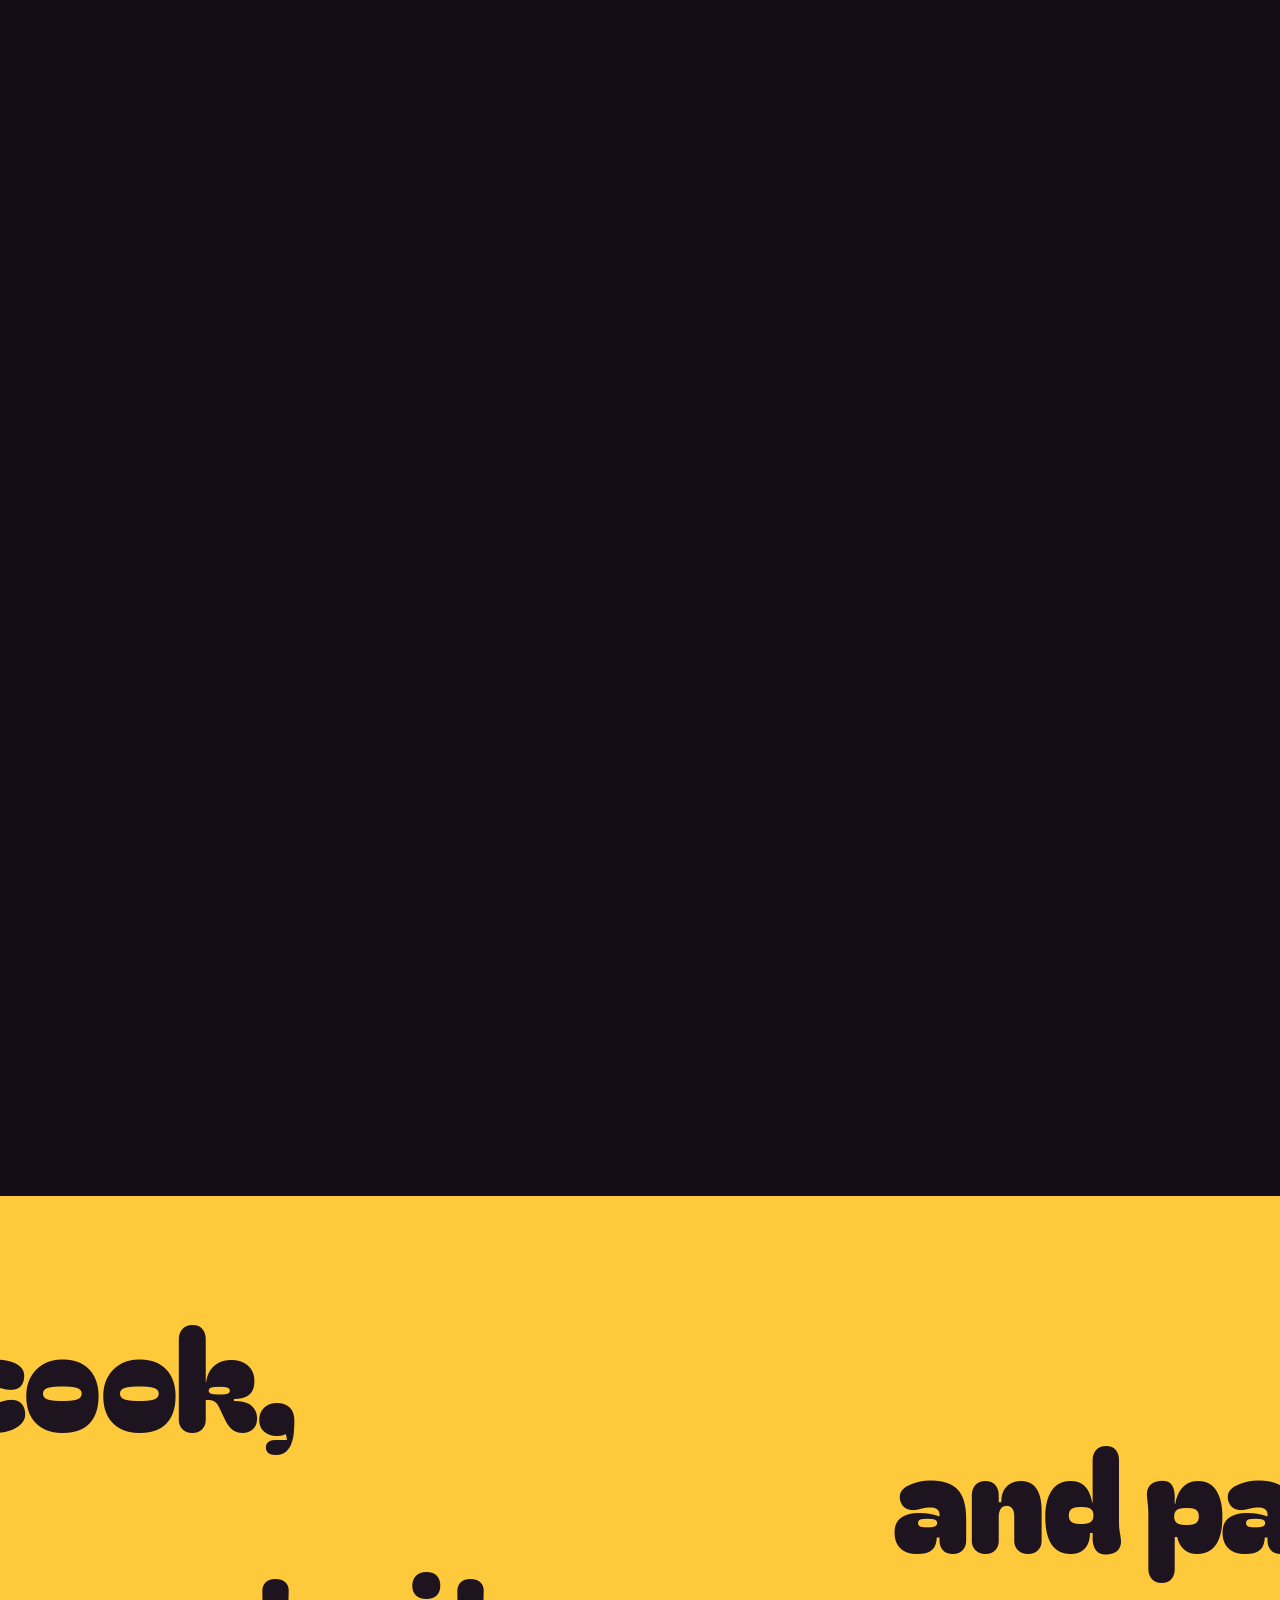
==== commit 2d77a47b: "Pal holds the knife properly in the cooking scene (Sam's contest entry, with a fixed grip) Co-Author" ====
--- a/index.html
+++ b/index.html
@@ -353,6 +353,10 @@
         <svg class="kx-spark kx-spark--3" viewBox="0 0 40 40"><path d="M20 2c2 12 6 16 18 18-12 2-16 6-18 18-2-12-6-16-18-18 12-2 16-6 18-18z" fill="#FFC93C" stroke="#0C080D" stroke-width="3" stroke-linejoin="round"/></svg>
       </div>
 
+      <!-- pal chopping: Adam's bun and face with a knife hand and a steadying hand in his line. He stands behind the board,
+           hands and knife in front of it; JS places this on the board's carrot and hands over to the chef below at the walk -->
+      <div class="kc" aria-hidden="true"><img class="kc-body" src="assets/pal/kc-body.webp" width="900" height="860" alt=""><img class="kc-steady" src="assets/pal/kc-steady.webp" width="900" height="860" alt=""><img class="kc-arm" src="assets/pal/kc-arm.webp" width="900" height="860" alt=""></div>
+
       <!-- pal, the head chef: built from Adam's poses (his bun, his faces), with hands and a knife in his line weight -->
       <div class="k-pal">
         <span class="pal pal--chef">
--- a/assets/style.css
+++ b/assets/style.css
@@ -9,9 +9,9 @@
   --bg:var(--cream);--fg:var(--ink);--surface:var(--paper);--muted:#4A3A44;--label:#6B5A63;--hair:#E3D3BA;--edge:var(--ink);
   --deep:var(--ink);
   --btn-bg:var(--ink);--btn-fg:var(--cream);--btn-lip:var(--tomato);
-  /* sparse kitchen doodles (pal, steam, a coin, sparkle, noodles | fork, spoon, basil, heart), ink at 14% on tomato,
-     on two tile sizes (360 and 520) so the repeat never lines up into a grid */
-  --doodles:url("data:image/svg+xml,%3Csvg xmlns='http://www.w3.org/2000/svg' width='360' height='360' fill='none' stroke='%231E1420' stroke-opacity='.14' stroke-width='2.6' stroke-linecap='round' stroke-linejoin='round'%3E%3Cg transform='rotate(-8 60 74)'%3E%3Cpath d='M38 94c-6-1-8-8-4-15 5-13 15-22 26-26 11 4 22 13 26 26 3 7 1 14-5 15-14 2-29 2-43 0z'/%3E%3Cpath d='M53 58c3 5 2 10 0 14M60 54c1 5 1 10 0 14M67 58c-2 5-3 10-1 14M51 82h.1M69 82h.1'/%3E%3C/g%3E%3Cpath d='M290 156c-9-9-1-17 1-24s-7-13 0-21M304 158c-8-10 0-17 1-24s-6-14 1-22M318 154c-8-8-1-15 0-21'/%3E%3Cg transform='rotate(-12 122 206)'%3E%3Ccircle cx='122' cy='206' r='17'/%3E%3Cpath d='M128 198c-2-4-10-3-10 3v11c0 3-2 5-5 6h15M112 205h10'/%3E%3C/g%3E%3Cpath d='M250 212c2 11 6 15 17 17-11 2-15 6-17 17-2-11-6-15-17-17 11-2 15-6 17-17z'/%3E%3Cpath d='M282 302c-1-15 22-17 24-3 2 11-15 13-17 3-1-6 8-8 10-3M306 299c4 9 2 20-6 26'/%3E%3C/svg%3E"),url("data:image/svg+xml,%3Csvg xmlns='http://www.w3.org/2000/svg' width='520' height='520' fill='none' stroke='%231E1420' stroke-opacity='.14' stroke-width='2.6' stroke-linecap='round' stroke-linejoin='round'%3E%3Cg transform='translate(95 50)'%3E%3Cg transform='rotate(22 206 70)'%3E%3Cpath d='M197 36v26M205 35v27M213 36v26M196 62c2 9 15 10 18 0M205 70l1 40'/%3E%3C/g%3E%3C/g%3E%3Cg transform='translate(48 118)'%3E%3Cg transform='rotate(-32 42 262)'%3E%3Cpath d='M42 230c-7 0-10 7-9 13 1 7 5 10 9 10s8-3 9-10c1-6-2-13-9-13zM42 253l1 38'/%3E%3C/g%3E%3C/g%3E%3Cg transform='translate(256 122)'%3E%3Cpath d='M158 316c4-16 21-22 32-15-4 15-21 22-32 15zM160 314l24-15'/%3E%3C/g%3E%3Cg transform='translate(222 83)'%3E%3Cpath d='M198 168c-6-9-19-3-13 7 3 5 13 11 13 11s10-6 13-11c6-10-7-16-13-7z'/%3E%3C/g%3E%3C/svg%3E");
+  /* the pal print: little pal faces and food icons in a half-drop repeat, ink at 7.5% on tomato
+     (ink text keeps 4.53:1 even on a mark). Tile 380 x 272. */
+  --print:url("data:image/svg+xml,%3Csvg xmlns='http://www.w3.org/2000/svg' width='380' height='272' viewBox='0 0 380 272' fill='%231E1420' fill-opacity='0.075'%3E%3Cg transform='translate(14.0 22.0) rotate(-14)'%3E%3Cpath transform='scale(1.35)' fill-rule='evenodd' d='M-11 7c-4 0-5-4-3-8 3-7 8-11 14-13 6 2 11 6 14 13 2 4 1 8-3 8-7 1-15 1-22 0zM-3.4-9q1.2 3 .7 5.6l-1.3-.1q.3-2.5-.7-5.2zM3.4-9q-1.2 3-.7 5.6l1.3-.1q-.3-2.5.7-5.2zM-5.2-1a2 2 0 1 0 .1 0zM5.2-1a2 2 0 1 0 .1 0zM-2.4 3.2q2.4 2 4.8 0q-2.4 3.6-4.8 0z'/%3E%3C/g%3E%3Cg transform='translate(394.0 22.0) rotate(-14)'%3E%3Cpath transform='scale(1.35)' fill-rule='evenodd' d='M-11 7c-4 0-5-4-3-8 3-7 8-11 14-13 6 2 11 6 14 13 2 4 1 8-3 8-7 1-15 1-22 0zM-3.4-9q1.2 3 .7 5.6l-1.3-.1q.3-2.5-.7-5.2zM3.4-9q-1.2 3-.7 5.6l1.3-.1q-.3-2.5.7-5.2zM-5.2-1a2 2 0 1 0 .1 0zM5.2-1a2 2 0 1 0 .1 0zM-2.4 3.2q2.4 2 4.8 0q-2.4 3.6-4.8 0z'/%3E%3C/g%3E%3Cg transform='translate(90.0 22.0) rotate(10)'%3E%3Cg transform='scale(1.15)'%3E%3Cpath d='M0-3c-3-5-10-2-7 4 2 3 7 6 7 6s5-3 7-6c3-6-4-9-7-4z'/%3E%3C/g%3E%3C/g%3E%3Cg transform='translate(166.0 22.0) rotate(-4)'%3E%3Cpath transform='scale(1.35)' fill-rule='evenodd' d='M-11 7c-4 0-5-4-3-8 3-7 8-11 14-13 6 2 11 6 14 13 2 4 1 8-3 8-7 1-15 1-22 0zM-3.4-9q1.2 3 .7 5.6l-1.3-.1q.3-2.5-.7-5.2zM3.4-9q-1.2 3-.7 5.6l1.3-.1q-.3-2.5.7-5.2zM-5.2-1a2 2 0 1 0 .1 0zM5.2-1a2 2 0 1 0 .1 0zM-2.4 3.2q2.4 2 4.8 0q-2.4 3.6-4.8 0z'/%3E%3C/g%3E%3Cg transform='translate(242.0 22.0) rotate(16)'%3E%3Cg transform='scale(1.15)'%3E%3Cpath d='M0-8c1 5 3 7 8 8-5 1-7 3-8 8-1-5-3-7-8-8 5-1 7-3 8-8z'/%3E%3C/g%3E%3C/g%3E%3Cg transform='translate(318.0 22.0) rotate(-14)'%3E%3Cpath transform='scale(1.35)' fill-rule='evenodd' d='M-11 7c-4 0-5-4-3-8 3-7 8-11 14-13 6 2 11 6 14 13 2 4 1 8-3 8-7 1-15 1-22 0zM-3.4-9q1.2 3 .7 5.6l-1.3-.1q.3-2.5-.7-5.2zM3.4-9q-1.2 3-.7 5.6l1.3-.1q-.3-2.5.7-5.2zM-5.2-1a2 2 0 1 0 .1 0zM5.2-1a2 2 0 1 0 .1 0zM-2.4 3.2q2.4 2 4.8 0q-2.4 3.6-4.8 0z'/%3E%3C/g%3E%3Cg transform='translate(52.0 90.0) rotate(10)'%3E%3Cpath transform='scale(1.35)' fill-rule='evenodd' d='M-11 7c-4 0-5-4-3-8 3-7 8-11 14-13 6 2 11 6 14 13 2 4 1 8-3 8-7 1-15 1-22 0zM-3.4-9q1.2 3 .7 5.6l-1.3-.1q.3-2.5-.7-5.2zM3.4-9q-1.2 3-.7 5.6l1.3-.1q-.3-2.5.7-5.2zM-5.2-1a2 2 0 1 0 .1 0zM5.2-1a2 2 0 1 0 .1 0zM-2.4 3.2q2.4 2 4.8 0q-2.4 3.6-4.8 0z'/%3E%3C/g%3E%3Cg transform='translate(128.0 90.0) rotate(-4)'%3E%3Cg transform='scale(1.15)'%3E%3Cpath fill='none' stroke='%231E1420' stroke-opacity='0.075' stroke-width='1.8' stroke-linecap='round' d='M-4 7c-4-4 0-7 0-10s-3-5 0-8M3 7c-4-4 0-7 0-10s-3-5 0-8'/%3E%3C/g%3E%3C/g%3E%3Cg transform='translate(204.0 90.0) rotate(16)'%3E%3Cpath transform='scale(1.35)' fill-rule='evenodd' d='M-11 7c-4 0-5-4-3-8 3-7 8-11 14-13 6 2 11 6 14 13 2 4 1 8-3 8-7 1-15 1-22 0zM-3.4-9q1.2 3 .7 5.6l-1.3-.1q.3-2.5-.7-5.2zM3.4-9q-1.2 3-.7 5.6l1.3-.1q-.3-2.5.7-5.2zM-5.2-1a2 2 0 1 0 .1 0zM5.2-1a2 2 0 1 0 .1 0zM-2.4 3.2q2.4 2 4.8 0q-2.4 3.6-4.8 0z'/%3E%3C/g%3E%3Cg transform='translate(280.0 90.0) rotate(-14)'%3E%3Cg transform='scale(1.15)'%3E%3Cpath d='M-6-4h12l-2 11h-8zM-7-7h14v2.4h-14z'/%3E%3C/g%3E%3C/g%3E%3Cg transform='translate(356.0 90.0) rotate(10)'%3E%3Cpath transform='scale(1.35)' fill-rule='evenodd' d='M-11 7c-4 0-5-4-3-8 3-7 8-11 14-13 6 2 11 6 14 13 2 4 1 8-3 8-7 1-15 1-22 0zM-3.4-9q1.2 3 .7 5.6l-1.3-.1q.3-2.5-.7-5.2zM3.4-9q-1.2 3-.7 5.6l1.3-.1q-.3-2.5.7-5.2zM-5.2-1a2 2 0 1 0 .1 0zM5.2-1a2 2 0 1 0 .1 0zM-2.4 3.2q2.4 2 4.8 0q-2.4 3.6-4.8 0z'/%3E%3C/g%3E%3Cg transform='translate(14.0 158.0) rotate(-4)'%3E%3Cpath transform='scale(1.35)' fill-rule='evenodd' d='M-11 7c-4 0-5-4-3-8 3-7 8-11 14-13 6 2 11 6 14 13 2 4 1 8-3 8-7 1-15 1-22 0zM-3.4-9q1.2 3 .7 5.6l-1.3-.1q.3-2.5-.7-5.2zM3.4-9q-1.2 3-.7 5.6l1.3-.1q-.3-2.5.7-5.2zM-5.2-1a2 2 0 1 0 .1 0zM5.2-1a2 2 0 1 0 .1 0zM-2.4 3.2q2.4 2 4.8 0q-2.4 3.6-4.8 0z'/%3E%3C/g%3E%3Cg transform='translate(394.0 158.0) rotate(-4)'%3E%3Cpath transform='scale(1.35)' fill-rule='evenodd' d='M-11 7c-4 0-5-4-3-8 3-7 8-11 14-13 6 2 11 6 14 13 2 4 1 8-3 8-7 1-15 1-22 0zM-3.4-9q1.2 3 .7 5.6l-1.3-.1q.3-2.5-.7-5.2zM3.4-9q-1.2 3-.7 5.6l1.3-.1q-.3-2.5.7-5.2zM-5.2-1a2 2 0 1 0 .1 0zM5.2-1a2 2 0 1 0 .1 0zM-2.4 3.2q2.4 2 4.8 0q-2.4 3.6-4.8 0z'/%3E%3C/g%3E%3Cg transform='translate(90.0 158.0) rotate(16)'%3E%3Cg transform='scale(1.15)'%3E%3Cpath fill-rule='evenodd' d='M0-8a8 8 0 1 0 .1 0zM0-4.5a4.5 4.5 0 1 1-.1 0z'/%3E%3C/g%3E%3C/g%3E%3Cg transform='translate(166.0 158.0) rotate(-14)'%3E%3Cpath transform='scale(1.35)' fill-rule='evenodd' d='M-11 7c-4 0-5-4-3-8 3-7 8-11 14-13 6 2 11 6 14 13 2 4 1 8-3 8-7 1-15 1-22 0zM-3.4-9q1.2 3 .7 5.6l-1.3-.1q.3-2.5-.7-5.2zM3.4-9q-1.2 3-.7 5.6l1.3-.1q-.3-2.5.7-5.2zM-5.2-1a2 2 0 1 0 .1 0zM5.2-1a2 2 0 1 0 .1 0zM-2.4 3.2q2.4 2 4.8 0q-2.4 3.6-4.8 0z'/%3E%3C/g%3E%3Cg transform='translate(242.0 158.0) rotate(10)'%3E%3Cg transform='scale(1.15)'%3E%3Cpath d='M-8 5c2-9 11-12 16-8-2 8-11 12-16 8z'/%3E%3C/g%3E%3C/g%3E%3Cg transform='translate(318.0 158.0) rotate(-4)'%3E%3Cpath transform='scale(1.35)' fill-rule='evenodd' d='M-11 7c-4 0-5-4-3-8 3-7 8-11 14-13 6 2 11 6 14 13 2 4 1 8-3 8-7 1-15 1-22 0zM-3.4-9q1.2 3 .7 5.6l-1.3-.1q.3-2.5-.7-5.2zM3.4-9q-1.2 3-.7 5.6l1.3-.1q-.3-2.5.7-5.2zM-5.2-1a2 2 0 1 0 .1 0zM5.2-1a2 2 0 1 0 .1 0zM-2.4 3.2q2.4 2 4.8 0q-2.4 3.6-4.8 0z'/%3E%3C/g%3E%3Cg transform='translate(52.0 226.0) rotate(16)'%3E%3Cpath transform='scale(1.35)' fill-rule='evenodd' d='M-11 7c-4 0-5-4-3-8 3-7 8-11 14-13 6 2 11 6 14 13 2 4 1 8-3 8-7 1-15 1-22 0zM-3.4-9q1.2 3 .7 5.6l-1.3-.1q.3-2.5-.7-5.2zM3.4-9q-1.2 3-.7 5.6l1.3-.1q-.3-2.5.7-5.2zM-5.2-1a2 2 0 1 0 .1 0zM5.2-1a2 2 0 1 0 .1 0zM-2.4 3.2q2.4 2 4.8 0q-2.4 3.6-4.8 0z'/%3E%3C/g%3E%3Cg transform='translate(128.0 226.0) rotate(-14)'%3E%3Cg transform='scale(1.15)'%3E%3Cpath d='M0-3c-3-5-10-2-7 4 2 3 7 6 7 6s5-3 7-6c3-6-4-9-7-4z'/%3E%3C/g%3E%3C/g%3E%3Cg transform='translate(204.0 226.0) rotate(10)'%3E%3Cpath transform='scale(1.35)' fill-rule='evenodd' d='M-11 7c-4 0-5-4-3-8 3-7 8-11 14-13 6 2 11 6 14 13 2 4 1 8-3 8-7 1-15 1-22 0zM-3.4-9q1.2 3 .7 5.6l-1.3-.1q.3-2.5-.7-5.2zM3.4-9q-1.2 3-.7 5.6l1.3-.1q-.3-2.5.7-5.2zM-5.2-1a2 2 0 1 0 .1 0zM5.2-1a2 2 0 1 0 .1 0zM-2.4 3.2q2.4 2 4.8 0q-2.4 3.6-4.8 0z'/%3E%3C/g%3E%3Cg transform='translate(280.0 226.0) rotate(-4)'%3E%3Cg transform='scale(1.15)'%3E%3Cpath d='M0-8c1 5 3 7 8 8-5 1-7 3-8 8-1-5-3-7-8-8 5-1 7-3 8-8z'/%3E%3C/g%3E%3C/g%3E%3Cg transform='translate(356.0 226.0) rotate(16)'%3E%3Cpath transform='scale(1.35)' fill-rule='evenodd' d='M-11 7c-4 0-5-4-3-8 3-7 8-11 14-13 6 2 11 6 14 13 2 4 1 8-3 8-7 1-15 1-22 0zM-3.4-9q1.2 3 .7 5.6l-1.3-.1q.3-2.5-.7-5.2zM3.4-9q-1.2 3-.7 5.6l1.3-.1q-.3-2.5.7-5.2zM-5.2-1a2 2 0 1 0 .1 0zM5.2-1a2 2 0 1 0 .1 0zM-2.4 3.2q2.4 2 4.8 0q-2.4 3.6-4.8 0z'/%3E%3C/g%3E%3C/svg%3E");
   --display:'Bagel Fat One','Arial Rounded MT Bold',sans-serif;
   --body:Figtree,system-ui,-apple-system,'Segoe UI',sans-serif;
   --mono:'IBM Plex Mono',ui-monospace,Menlo,Consolas,monospace;
@@ -25,7 +25,7 @@
 }
 /* Colour fields keep ink type in both themes, as the extension's Pause stays tomato. */
 .on-tomato,.on-sun{--fg:var(--ink);--edge:var(--ink);--surface:var(--paper);--muted:var(--ink);--label:var(--ink);--btn-bg:var(--ink);--btn-fg:var(--cream);color:var(--ink)}
-.on-tomato{--btn-lip:var(--sun);background-color:var(--tomato);background-image:var(--doodles);background-size:360px 360px,520px 520px}
+.on-tomato{--btn-lip:var(--sun);background-color:var(--tomato);background-image:var(--print);background-size:380px 272px}
 .on-sun{--btn-lip:var(--tomato);background-color:var(--sun)}
 .on-deep{--fg:var(--cream);--muted:#E3D5DB;--surface:#2D2230;--edge:var(--cream);--btn-bg:var(--cream);--btn-fg:var(--ink);--btn-lip:var(--tomato);background:var(--deep);color:var(--cream)}
 
@@ -150,6 +150,9 @@
 .pal.is-asleep .pal__dream{opacity:1}
 .pal:focus-visible{outline:3px solid var(--fg);outline-offset:6px;border-radius:40%}
 
+/* Decorative CSS loops pause outside the viewport and while the tab is hidden. */
+.motion-paused,.motion-paused *,.motion-hidden *{animation-play-state:paused!important}
+
 /* ---------- 1. Hero: the stare-down ---------- */
 .hero{position:relative;overflow:clip;padding:clamp(76px,8vw,104px) 0 clamp(18px,2.4vw,30px);min-height:100svh}
 .hero__in{position:relative;display:grid;grid-template-rows:1fr auto;min-height:calc(100svh - clamp(94px,10.4vw,134px));font-size:clamp(68px,15.2vw,250px)}
@@ -162,7 +165,7 @@
 .hero__pal{position:absolute;z-index:2;left:3.42em;bottom:-.02em;width:2em}
 .hero__pal .pal{width:100%}
 .js .hero__pal .pal{animation:pal-land 900ms var(--ease-out) 760ms both}
-@keyframes pal-land{0%{opacity:0;transform:translateY(-120%) scale(.9,1.15)}45%{opacity:1;transform:translateY(0) scale(.92,1.1);animation-timing-function:var(--ease-out)}60%{transform:scale(1.18,.82)}78%{transform:translateY(-4%) scale(.97,1.04)}100%{transform:none}}
+@keyframes pal-land{0%{opacity:0;transform:translateY(-120%) scale(.92,1.1);animation-timing-function:cubic-bezier(.42,0,.9,.62)}48%{opacity:1;transform:translateY(0) scale(.88,1.16);animation-timing-function:var(--ease-out)}58%{transform:scale(1.2,.8);animation-timing-function:var(--ease-out)}76%{transform:translateY(-5%) scale(.95,1.06);animation-timing-function:cubic-bezier(.42,0,.9,.62)}88%{transform:scale(1.04,.96);animation-timing-function:var(--ease-out)}100%{transform:none}}
 .bubble--hero{left:62%;top:-6%;transform-origin:10% 100%}
 .js .bubble--hero{animation:pop-in 340ms var(--ease-out) 2000ms both}
 .hero__foot{position:relative;z-index:3;display:flex;align-items:end;justify-content:space-between;gap:20px 32px;font-size:16px}
@@ -187,8 +190,8 @@
 /* ---------- 2. The story, scene A (chapters 1 to 3): a late-night kitchen, pinned and scrubbed by scroll (JS).
    Without JS it shows one finished frame (the Pause on the phone). With reduced motion JS turns it into still panels. ---------- */
 .night{--night:#140D15;position:relative;background:var(--night);color:var(--cream)}
-.js .night.is-pinned{height:1000vh}
-.js .night.cook.is-pinned{height:690vh}
+.js .night.is-pinned{height:900svh}
+.js .night.cook.is-pinned{height:650svh}
 .night__stage{position:relative;height:100svh;min-height:600px;overflow:hidden;
   background:var(--night) repeating-linear-gradient(90deg,rgba(255,244,224,.022) 0 3px,transparent 3px 72px)}
 .js .night.is-pinned .night__stage{position:sticky;top:0}
@@ -262,7 +265,7 @@
 .app__basket{position:absolute;left:6cqi;right:6cqi;bottom:30cqi;display:flex;align-items:center;gap:3cqi;padding:3cqi 4cqi;border-radius:6cqi;background:var(--ink);color:var(--cream);font-weight:800;font-size:6.2cqi}
 .app__count{display:grid;place-items:center;min-width:9cqi;height:9cqi;border-radius:9cqi;background:var(--sun);color:var(--ink)}
 .app__total{margin-left:auto;font-family:var(--display);font-weight:400;font-size:9cqi}
-.n-pause{position:absolute;z-index:3;inset:0;display:flex;flex-direction:column;align-items:center;gap:6cqi;padding:22cqi 8cqi 0;text-align:center;background-color:var(--tomato);background-image:var(--doodles);background-size:120cqi 120cqi,173cqi 173cqi;opacity:1}
+.n-pause{position:absolute;z-index:3;inset:0;display:flex;flex-direction:column;align-items:center;gap:6cqi;padding:22cqi 8cqi 0;text-align:center;background-color:var(--tomato);background-image:var(--print);background-size:127cqi 91cqi;opacity:1}
 .n-pause__t{font-family:var(--display);font-size:13cqi;line-height:.98;color:var(--ink)}
 .n-pause__s{font-weight:700;font-size:6.6cqi;line-height:1.25;color:var(--ink);max-width:18em}
 .n-act{position:absolute;z-index:2;left:0;right:0;bottom:7cqi;display:flex;justify-content:center;font-size:16cqi}
@@ -288,11 +291,11 @@
 
 .nx-flicker{z-index:10;inset:0;background:#000;opacity:0;pointer-events:none}
 /* the hand-off: a Pause-tomato circle with an ink edge bursts out of the phone's screen and becomes the next section.
-   JS places it; the inner layer is counter-scaled, so its doodles stay full size and line up with the try section's. */
-.n-wipe,.n-wipe__ring{position:absolute;z-index:6;left:0;top:0;width:200vmax;height:200vmax;border-radius:50%;transform:scale(0);opacity:0;pointer-events:none}
+   JS places it; the inner layer is counter-scaled, so its print stays full size and lines up with the try section's. */
+.n-wipe,.n-wipe__ring{position:absolute;z-index:6;left:0;top:0;width:100vmax;height:100vmax;border-radius:50%;transform:scale(0);opacity:0;pointer-events:none}
 .n-wipe{overflow:hidden}
 .n-wipe__ring{background:#0C080D}
-.n-wipe__in{position:absolute;left:0;top:0;background-color:var(--tomato);background-image:var(--doodles);background-size:360px 360px,520px 520px;background-position:6px calc(100% - 6px)}
+.n-wipe__in{position:absolute;left:0;top:0;background-color:var(--tomato);background-image:var(--print);background-size:380px 272px;background-position:6px calc(100% - 6px)}
 /* chapter 3's explanation, right of the phone */
 /* on the wall beside the phone, just under the window, so the thrown food has the counter to itself */
 .n-cap{z-index:9;left:calc(50% + max(100svh,600px) * .2038 + 28px);right:var(--gut);top:calc(9% + min(30vw,60vh) * .75 + 24px);max-width:36em}
@@ -322,7 +325,7 @@
 @keyframes steam{0%{opacity:0;transform:translate(0,25%) scaleY(.6)}35%{opacity:1}100%{opacity:0;transform:translate(35%,-45%) rotate(10deg) scaleY(1.1)}}
 .kx-board{z-index:5;left:64vw;bottom:calc(22% - 4px);width:min(15vw,28vh);aspect-ratio:240/110}
 .kx-board__wood{position:absolute;left:0;bottom:0;width:100%;height:auto}
-.kx-carrot{position:absolute;left:18%;bottom:40%;width:50%;height:auto;transform-origin:100% 50%;transform:scaleX(.22)}
+.kx-carrot{position:absolute;left:18%;bottom:40%;width:50%;height:auto;transform-origin:0 50%;transform:scaleX(.22)}
 .kx-knife-down{position:absolute;left:20%;bottom:38%;width:66%;height:auto;transform:rotate(-4deg)}
 .ings,.slices,.bits{position:absolute;z-index:6;inset:0;pointer-events:none}
 .ing{position:absolute;left:0;top:0;width:clamp(44px,4.6vw,84px);height:auto;opacity:0}
@@ -336,7 +339,7 @@
 .kx-spark--2{right:-6%;top:-4%}
 .kx-spark--3{left:60%;top:-34%}
 .kx-meal{transform-box:fill-box;transform-origin:50% 90%}
-.k-pal{position:absolute;z-index:7;left:79vw;bottom:calc(22% - 10px);width:min(15vw,28vh)}
+.k-pal{transform-origin:50% 100%;position:absolute;z-index:4;left:79vw;bottom:calc(22% - 10px);width:min(15vw,28vh)}
 .pal--chef{aspect-ratio:626/600;--lid-t:44.6%;--lid-b:62.7%;cursor:default}
 .k-pal .pal{width:100%}
 .k-pal .pal__face{opacity:0}
@@ -345,11 +348,16 @@
 .k-arm{transform-box:view-box;transform-origin:96px 474px}
 .k-knife{opacity:0}
 .k-rest{transform-box:view-box;transform-origin:556px 492px}
-.k-hat{position:absolute;left:30%;top:-30%;width:44%;height:auto;transform:rotate(-6deg)}
+.k-hat{transform-origin:50% 90%;position:absolute;left:30%;top:-30%;width:44%;height:auto;transform:rotate(-6deg)}
 .k-say{right:68%;bottom:78%;opacity:0;transform-origin:90% 100%}
 .k-say::after{left:auto;right:12%;transform:skewX(-28deg) rotate(45deg) scale(.7,1)}
 .k-say:last-child{opacity:1}
 .k-say--stir{right:2%;bottom:134%}   /* above the hat, clear of the spoon */
+.kc{position:absolute;left:0;top:0;width:0;height:0;pointer-events:none}   /* pal chopping: JS sizes and places it on the carrot */
+.kc img{position:absolute;inset:0;width:100%;height:100%;opacity:0}
+.kc-body{z-index:4;transform-origin:50% 89.8%}
+.kc-steady,.kc-arm{z-index:6}
+.kc-arm{transform-origin:78% 76.3%}
 
 /* reduced motion: each scene becomes a strip of still panels (JS clones the stage and freezes each copy) */
 .night.is-strip{display:grid;gap:6px;padding-bottom:6px}
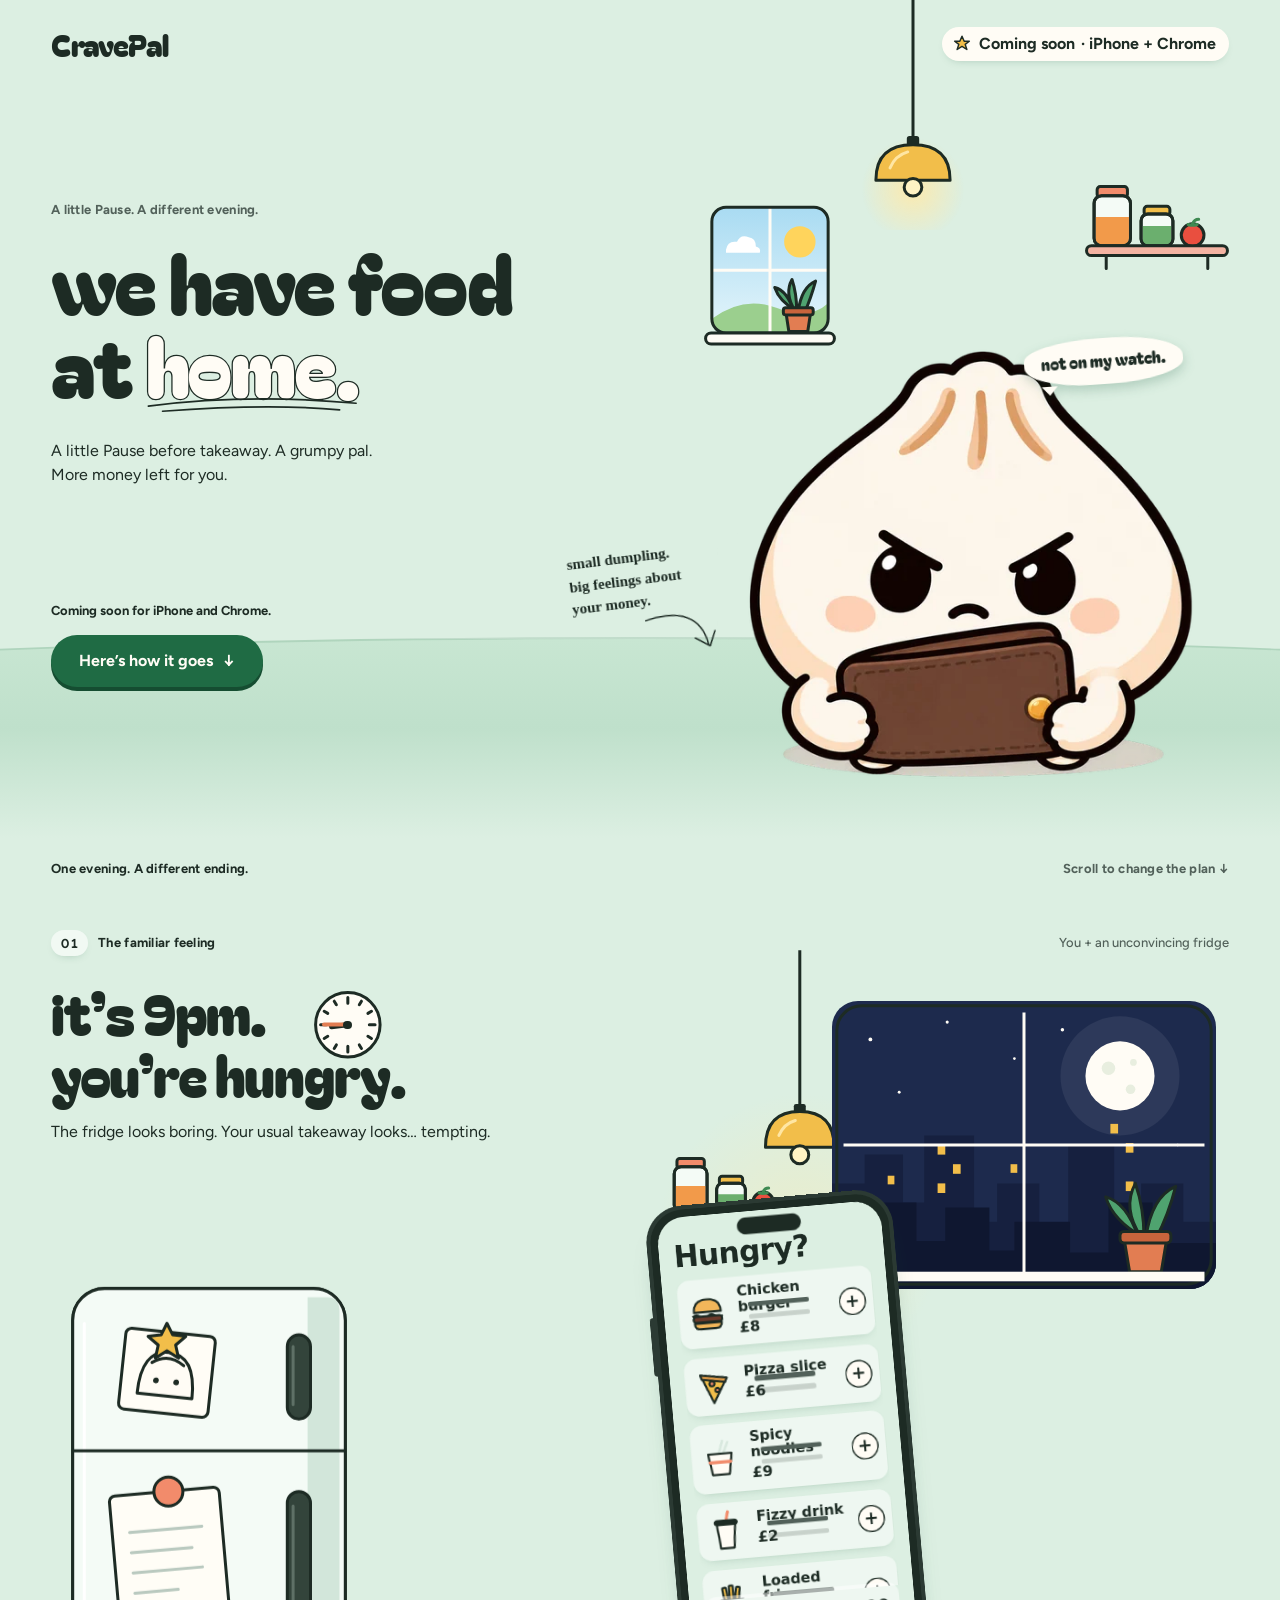
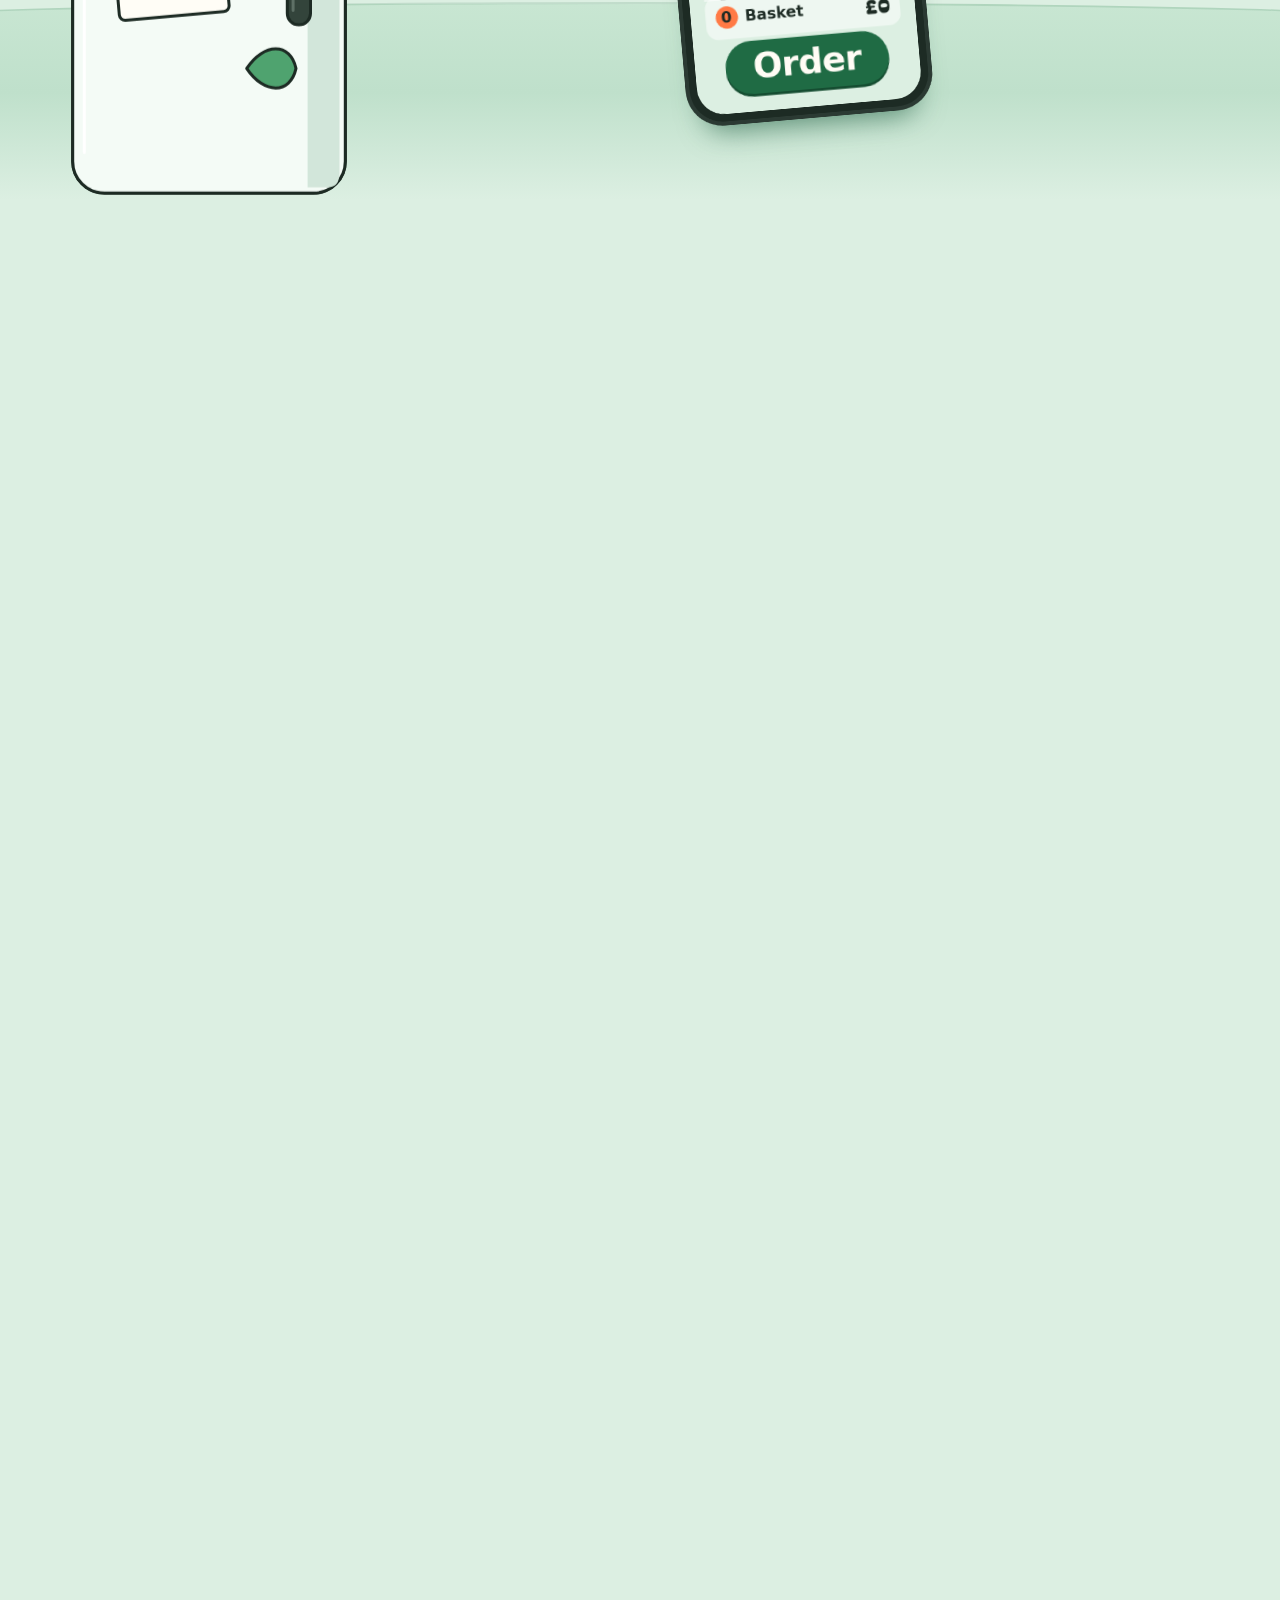
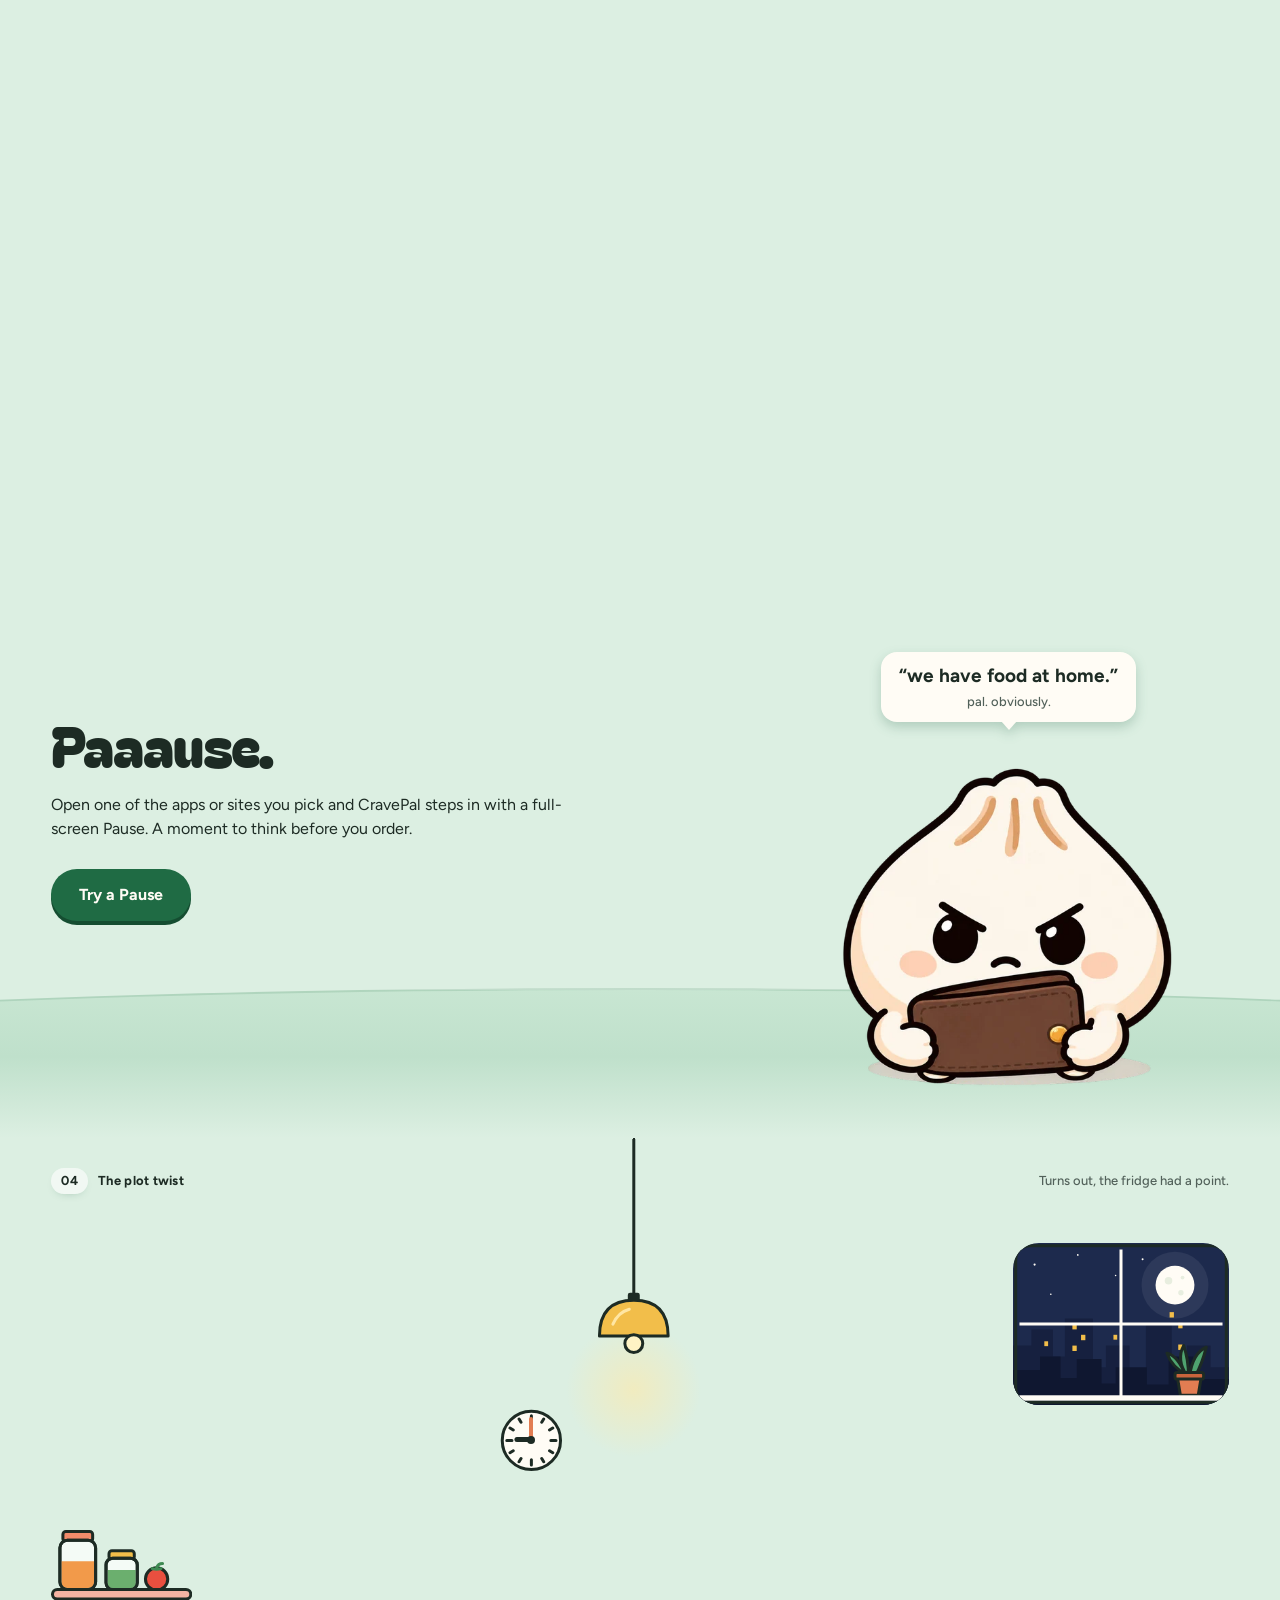
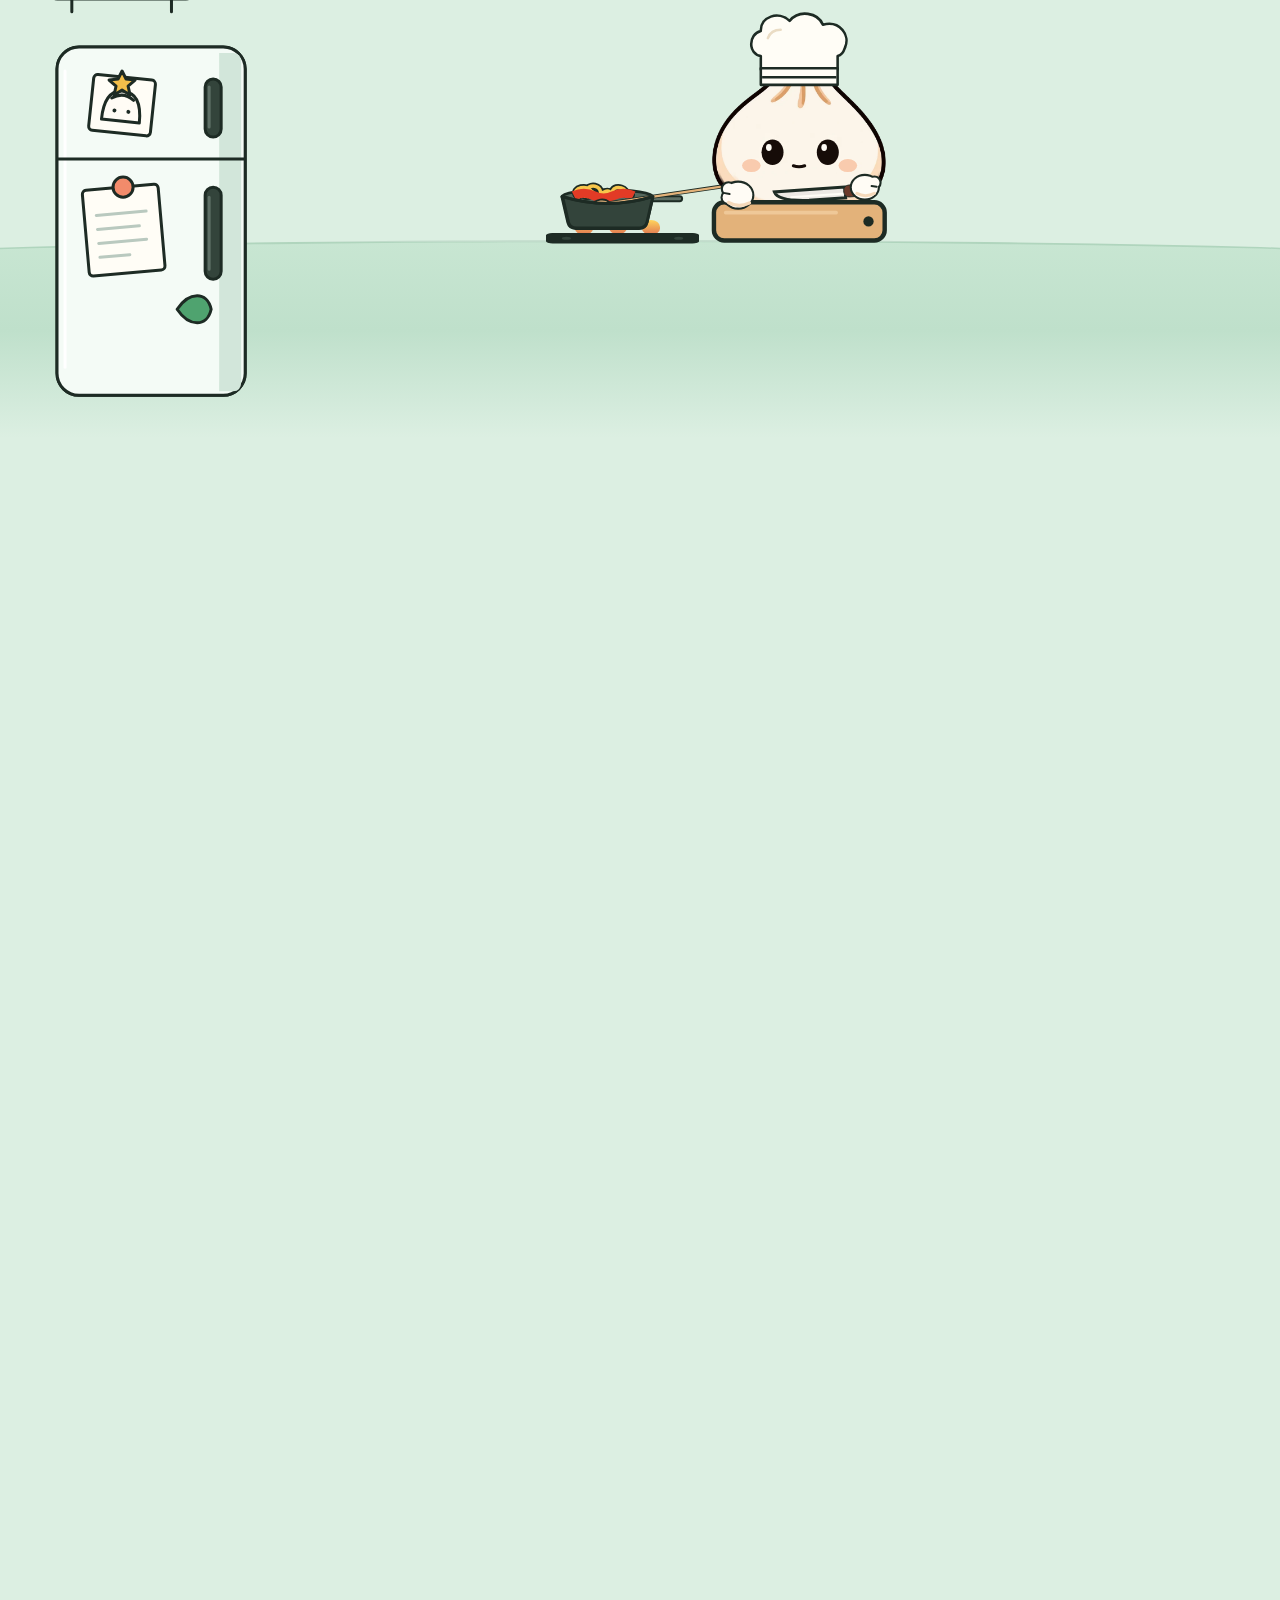
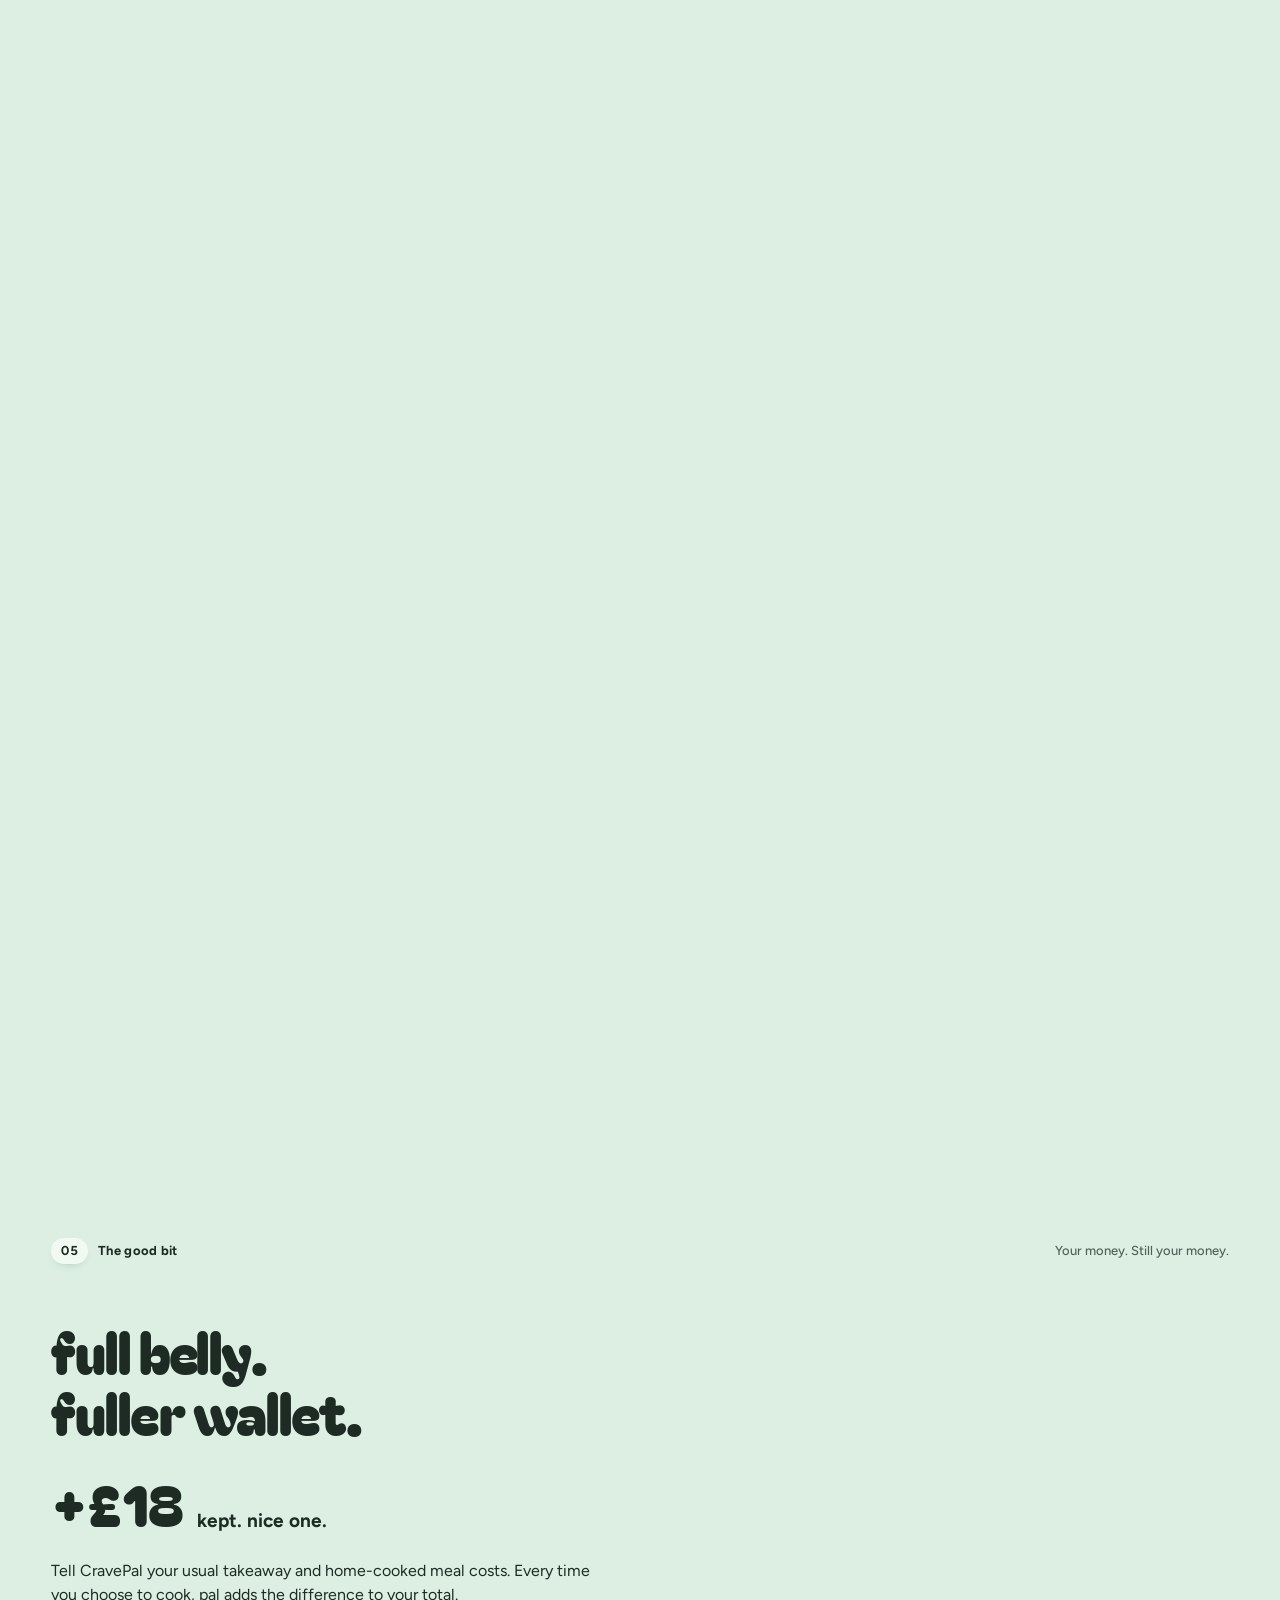
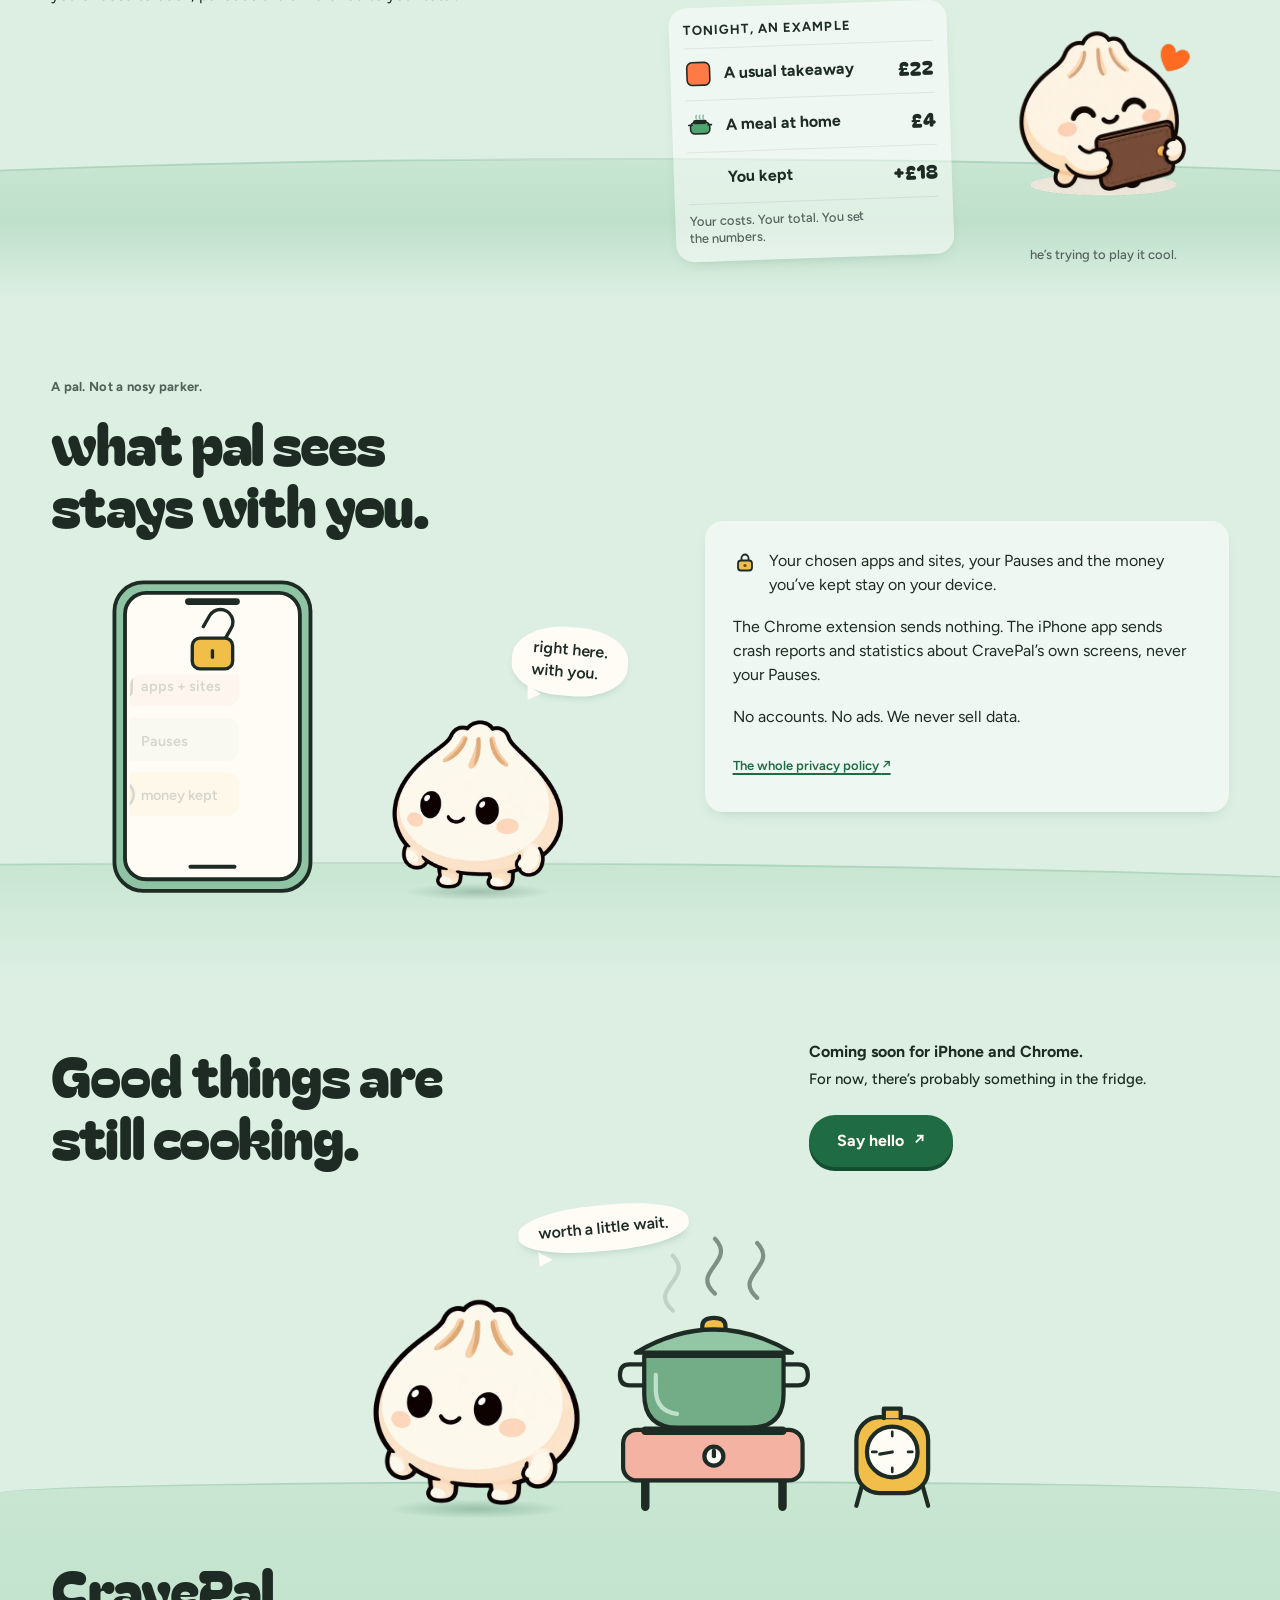
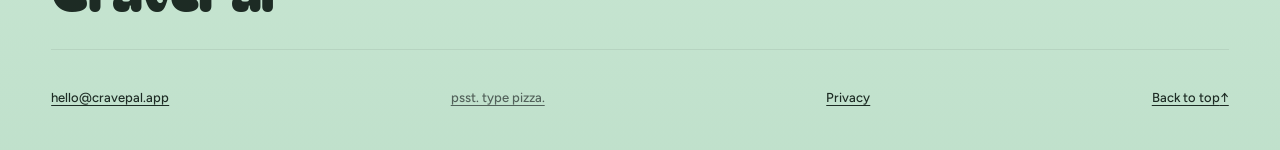
==== commit f2414fe3: "New CravePal website: the mint kitchen design with the full scroll story Adam's design standards wit" ====
--- a/index.html
+++ b/index.html
@@ -3,465 +3,415 @@
 <head>
 <meta charset="utf-8">
 <meta name="viewport" content="width=device-width, initial-scale=1">
-<title>Cravepal, a Pause before you order takeaway</title>
-<meta name="description" content="Cravepal puts a Pause in front of the takeaway apps and sites you pick, and counts the money you keep by cooking instead. Coming soon for iPhone and Chrome.">
-<meta name="theme-color" content="#F0533A">
+<title>CravePal, a Pause before you order takeaway</title>
+<meta name="description" content="CravePal puts a Pause in front of the takeaway apps and sites you pick, and counts the money you keep by cooking instead. Coming soon for iPhone and Chrome.">
+<meta name="theme-color" content="#DCEFE2">
 <link rel="icon" href="assets/icon-32.png" sizes="32x32" type="image/png">
 <link rel="apple-touch-icon" href="assets/apple-touch-icon.png">
 <link rel="preload" href="assets/fonts/bagel-fat-one.woff2" as="font" type="font/woff2" crossorigin>
-<link rel="preload" href="assets/pal/pal-grumpy-body.webp" as="image">
-<link rel="stylesheet" href="assets/style.css">
+<link rel="preload" href="assets/fonts/figtree.woff2" as="font" type="font/woff2" crossorigin>
+<link rel="preload" href="assets/pal/pal-grumpy.webp" as="image">
+<link rel="stylesheet" href="assets/home.css">
+<link rel="stylesheet" href="assets/scenes.css">
 <script>document.documentElement.classList.add('js')</script>
-<script src="assets/pal.js" defer></script>
+<script src="assets/home.js" defer></script>
+<script src="assets/scenes.js" defer></script>
 <meta property="og:type" content="website">
-<meta property="og:site_name" content="Cravepal">
-<meta property="og:title" content="Cravepal, a Pause before you order takeaway">
+<meta property="og:site_name" content="CravePal">
+<meta property="og:title" content="CravePal, a Pause before you order takeaway">
 <meta property="og:description" content="pal steps in before you order, and counts the money you keep. Coming soon for iPhone and Chrome.">
 <meta property="og:url" content="https://cravepal.app/">
 <meta property="og:image" content="https://cravepal.app/assets/og-image.jpg">
 <meta property="og:image:width" content="1200">
 <meta property="og:image:height" content="630">
-<meta property="og:image:alt" content="pal the dumpling clutching his wallet on a tomato red background, beside the words pal steps in before you order">
+<meta property="og:image:alt" content="pal the dumpling in his bamboo steamer on a mint green wall, beside the CravePal wordmark and the words we have food at home">
 <meta name="twitter:card" content="summary_large_image">
 </head>
 <body class="home">
-<header class="top">
-  <div class="wrap">
-    <span class="wordmark">cravepal</span>
-    <nav aria-label="Site"><a href="#try">Try a Pause</a><a href="privacy/">Privacy</a></nav>
-  </div>
+<a class="skip" href="#story">Skip to the story</a>
+<header class="masthead" id="top">
+<a class="brand" href="#" aria-label="CravePal home">CravePal</a>
+<span class="soon-chip"><svg viewBox="0 0 24 24" aria-hidden="true"><path d="M12 3.5 14.4 9h5.6l-4.5 3.4 1.8 5.6L12 14.6 6.7 18l1.8-5.6L4 9h5.6z" fill="#F2BE4A" stroke="#1D2B24" stroke-width="1.6" stroke-linejoin="round"/></svg>Coming soon<span class="soon-wide">· iPhone + Chrome</span></span>
 </header>
-
 <main>
-  <!-- 1. The stare-down. The headline is pal's line; pal watches the cursor and can be booped. -->
-  <section class="hero on-tomato" data-hero aria-labelledby="hero-title">
-    <div class="wrap hero__in">
-      <div class="hero__stage">
-      <p class="hero__title jelly" data-split data-jelly data-scatter><span class="sr-only">we have food at home.</span><span aria-hidden="true"><span class="w"><span class="ch" style="--i:0">w</span><span class="ch" style="--i:1">e</span></span> <span class="w"><span class="ch" style="--i:2">h</span><span class="ch" style="--i:3">a</span><span class="ch" style="--i:4">v</span><span class="ch" style="--i:5">e</span></span> <span class="w"><span class="ch" style="--i:6">f</span><span class="ch" style="--i:7">o</span><span class="ch" style="--i:8">o</span><span class="ch" style="--i:9">d</span></span> <span class="w"><span class="ch" style="--i:10">a</span><span class="ch" style="--i:11">t</span></span> <span class="w"><span class="ch" style="--i:12">h</span><span class="ch" style="--i:13">o</span><span class="ch" style="--i:14">m</span><span class="ch" style="--i:15">e</span><span class="ch" style="--i:16">.</span></span></span></p>
-      <div class="hero__pal">
-        <button class="pal pal--grumpy" type="button" data-rig data-boop aria-label="Boop pal">
-          <span class="pal__rig">
-            <img decoding="async" class="pal__body" src="assets/pal/pal-grumpy-body.webp" width="626" height="600" alt="" fetchpriority="high">
-            <span class="pal__face"><img decoding="async" src="assets/pal/pal-grumpy-face.webp" width="626" height="600" alt=""><img decoding="async" class="pal__lids" src="assets/pal/pal-grumpy-lids.webp" width="626" height="600" alt=""></span>
-            <img decoding="async" class="pal__dream" data-src="assets/pal/pal-dream.webp" width="777" height="586" alt="">
-          </span>
-        </button>
-        <p class="bubble bubble--hero" role="status" data-bubble>boop me. i&nbsp;dare&nbsp;you.</p>
-      </div>
-      </div>
-      <div class="hero__foot">
-        <h1 class="hero__lede" id="hero-title">Cravepal puts a Pause in front of the takeaway apps and sites you pick, then counts the money you keep by cooking instead.</h1>
-        <p class="badge" aria-label="Coming soon for iPhone and Chrome">
-          <svg viewBox="0 0 200 200" aria-hidden="true" data-spin><defs><path id="ring" d="M100 100m-74 0a74 74 0 1 1 148 0a74 74 0 1 1-148 0"/></defs><circle cx="100" cy="100" r="98" /><text><textPath href="#ring" textLength="462">coming soon · iPhone · Chrome · coming soon · iPhone · Chrome ·</textPath></text></svg>
-          <span aria-hidden="true">soon</span>
-        </p>
-      </div>
-    </div>
-  </section>
-
-  <!-- 2. The story, scene A: hungry, ordering, blocked. Pinned and scrubbed by scroll. -->
-  <section class="night" data-night data-stills=".15,.48,.72" aria-labelledby="night-title">
+<section class="hero" id="hero" aria-labelledby="hero-title">
+<!-- pal's kitchen, as on Home: the pendant lamp from the top edge, the window with sky and a plant, the blush shelf -->
+<div class="kitchen" aria-hidden="true">
+<svg class="k-lamp" viewBox="0 0 120 260"><defs><radialGradient id="hero-glow"><stop offset="0" stop-color="#FFE9A8" stop-opacity=".9"/><stop offset="1" stop-color="#FFE9A8" stop-opacity="0"/></radialGradient></defs><circle cx="60" cy="214" r="58" fill="url(#hero-glow)"/><path d="M60 0v160" stroke="#1D2B24" stroke-width="3"/><rect x="53" y="154" width="14" height="12" rx="3" fill="#1D2B24"/><path d="M18 204q0-40 42-40t42 40z" fill="#F2BE4A" stroke="#1D2B24" stroke-width="4" stroke-linejoin="round"/><path d="M34 190q6-14 20-18" fill="none" stroke="#FFE6A3" stroke-width="6" stroke-linecap="round"/><circle cx="60" cy="212" r="10" fill="#FFF3C4" stroke="#1D2B24" stroke-width="3.5"/></svg>
+<svg class="k-window" viewBox="0 0 168 196"><defs><linearGradient id="hero-sky" x1="0" y1="0" x2="0" y2="1"><stop offset="0" stop-color="#A9DBF2"/><stop offset="1" stop-color="#E4F5FB"/></linearGradient><clipPath id="hero-pane"><rect x="10" y="8" width="148" height="160" rx="18"/></clipPath></defs><g clip-path="url(#hero-pane)"><rect x="10" y="8" width="148" height="160" fill="url(#hero-sky)"/><circle cx="122" cy="52" r="20" fill="#FFD45C"/><path d="M28 62q2-12 14-10 4-10 15-6 9 1 9 12 7 2 5 8H28z" fill="#FFFFFF"/><path d="M10 150q40-30 82-14t66-6v40H10z" fill="#9BCF8E"/></g><path d="M84 8v160M10 88h148" stroke="#FFFCF5" stroke-width="6"/><g stroke="#1D2B24" stroke-width="3" stroke-linejoin="round"><path d="M116 140q-14-22-4-40 6 18 6 40M120 140q4-30 22-38-6 22-14 40M118 140q-22-12-28-30 16 4 24 30" fill="#4FA36F"/><path d="M104 140h32l-4 26h-24z" fill="#E27D52"/><rect x="101" y="136" width="38" height="9" rx="3" fill="#C9643C"/></g><rect x="10" y="8" width="148" height="160" rx="18" fill="none" stroke="#1D2B24" stroke-width="4"/><rect x="2" y="168" width="164" height="14" rx="7" fill="#FFFCF5" stroke="#1D2B24" stroke-width="3.5"/></svg>
+<svg class="k-shelf" viewBox="0 0 190 130"><g stroke="#1D2B24" stroke-width="3.5" stroke-linejoin="round"><rect x="16" y="14" width="40" height="14" rx="4" fill="#F28B6B"/><rect x="12" y="26" width="48" height="66" rx="10" fill="#F4FBF6"/><path d="M14 54h44v28q0 8-8 8H22q-8 0-8-8z" fill="#F29A4A" stroke="none"/><rect x="12" y="26" width="48" height="66" rx="10" fill="none"/><rect x="78" y="40" width="34" height="12" rx="4" fill="#F2BE4A"/><rect x="74" y="50" width="42" height="42" rx="9" fill="#F4FBF6"/><path d="M76 66h38v18q0 6-6 6H82q-6 0-6-6z" fill="#6BAF6E" stroke="none"/><rect x="74" y="50" width="42" height="42" rx="9" fill="none"/><circle cx="142" cy="78" r="15" fill="#E94F3F"/><path d="M142 63q2-6 8-6M136 64q6 2 12 0" fill="none" stroke="#3E8A52" stroke-width="3.5" stroke-linecap="round"/><rect x="2" y="92" width="186" height="13" rx="6.5" fill="#F4B3A2"/><path d="M28 106v16M162 106v16" stroke-width="5" stroke-linecap="round"/></g></svg>
+</div>
+<div class="floor" aria-hidden="true"></div>
+<div class="hero-copy">
+<p class="section-label">A little Pause. A different evening.</p>
+<h1 id="hero-title">we have food <span>at <span class="home-word">home.<svg viewBox="0 0 450 36" aria-hidden="true"><path d="M5 18Q215-9 445 12M35 29Q260 12 410 26"/></svg></span></span></h1>
+<p class="lede">A little Pause before takeaway. A grumpy pal. More money left for you.</p>
+
+</div>
+<div class="hero-pal">
+<p class="pal-aside">small dumpling.<br>big feelings about<br>your money.<svg viewBox="0 0 110 70" aria-hidden="true"><path d="M5 8q74-15 82 42m-17-10 19 13 9-20"/></svg></p>
+<p class="bubble bubble--hero" data-boop-speech role="status">not on my watch.</p>
+<button class="pal-button" data-boop aria-label="Boop pal, the grumpy dumpling"><img src="assets/pal/pal-grumpy.webp" width="560" height="512" alt="pal standing with his arms around his wallet." fetchpriority="high"></button>
+</div>
+<div class="hero-actions"><p class="hero-launch">Coming soon for iPhone and Chrome.</p><a class="btn btn--primary" href="#story">Here’s how it goes <span aria-hidden="true">↓</span></a></div>
+</section>
+<div class="story-intro" id="story"><p>One evening. A different ending.</p><span>Scroll to change the plan <span aria-hidden="true">↓</span></span></div>
+<!-- Chapters 01 to 03 as a pinned kitchen at night, scrubbed by scroll: hungry, ordering, blocked.
+     With reduced motion it is three still panels. -->
+<section class="night" id="hungry" data-night data-stills=".15,.48,.78" aria-labelledby="hungry-title">
     <div class="night__stage" data-stage>
-      <!-- Back layer: the window, with the moon, the city, a neon sign and a scooter going past -->
+      <!-- The page's numbered chapters, carried into the scene: they change as the story moves on -->
+      <div class="sc-chaps" aria-hidden="true">
+        <div class="chapter-heading sc-chap" data-in="-1" data-out=".22"><p class="section-label"><span class="chapter-number">01</span> The familiar feeling</p><span class="scene-note">You + an unconvincing fridge</span></div>
+        <div class="chapter-heading sc-chap" data-in=".22" data-out=".5"><p class="section-label"><span class="chapter-number">02</span> The usual suspect</p><span class="scene-note">A few taps later…</span></div>
+        <div class="chapter-heading sc-chap" data-in=".5" data-out="2"><p class="section-label"><span class="chapter-number">03</span> Here comes your pal</p><span class="scene-note">Tiny guy. Firm boundaries.</span></div>
+      </div>
+      <!-- Back layer: the night window and its plant; the room keeps the mint palette -->
       <div class="nx nx-win" aria-hidden="true">
         <svg class="nx-win__sky" viewBox="0 0 400 300" preserveAspectRatio="xMidYMid slice">
           <rect width="400" height="300" fill="#1D2A4D"/>
-          <g fill="#FFF4E0"><circle cx="40" cy="40" r="2"/><circle class="tw" cx="120" cy="22" r="1.6"/><circle cx="190" cy="60" r="1.4"/><circle class="tw tw--2" cx="70" cy="95" r="1.5"/><circle cx="240" cy="30" r="1.8"/><circle class="tw" cx="360" cy="150" r="1.4"/></g>
-          <circle cx="300" cy="78" r="62" fill="#FFF4E0" opacity=".07"/>
-          <circle cx="300" cy="78" r="36" fill="#FFF4E0"/><circle cx="288" cy="70" r="7" fill="#EADCC4"/><circle cx="311" cy="92" r="5" fill="#EADCC4"/><circle cx="314" cy="64" r="3.5" fill="#EADCC4"/>
+          <g fill="#FFFCF5"><circle cx="40" cy="40" r="2"/><circle class="tw" cx="120" cy="22" r="1.6"/><circle cx="190" cy="60" r="1.4"/><circle class="tw tw--2" cx="70" cy="95" r="1.5"/><circle cx="240" cy="30" r="1.8"/><circle class="tw" cx="360" cy="150" r="1.4"/></g>
+          <circle cx="300" cy="78" r="62" fill="#FFFCF5" opacity=".07"/>
+          <circle cx="300" cy="78" r="36" fill="#FFFCF5"/><circle cx="288" cy="70" r="7" fill="#E8EEDF"/><circle cx="311" cy="92" r="5" fill="#E8EEDF"/><circle cx="314" cy="64" r="3.5" fill="#E8EEDF"/>
           <path d="M0 300V190h34v-30h40v50h22v-70h52v90h24v-40h44v60h30v-100h48v90h28v-50h44v40h34v110z" fill="#16203F"/>
           <path d="M0 300V235h50v-25h38v40h30v-35h46v45h26v-30h58v32h40v-52h46v42h66v80z" fill="#0F1730"/>
-          <g fill="#FFC93C"><rect x="110" y="150" width="8" height="10"/><rect class="tw" x="126" y="170" width="8" height="10"/><rect x="110" y="190" width="8" height="10"/><rect x="290" y="128" width="8" height="10"/><rect class="tw tw--2" x="306" y="148" width="8" height="10"/><rect x="306" y="188" width="8" height="10"/><rect x="186" y="170" width="7" height="9"/><rect class="tw" x="58" y="182" width="7" height="9"/></g>
-          <g><rect x="60" y="158" width="92" height="34" rx="10" fill="none" stroke="#F0533A" stroke-width="8" opacity=".3"/><rect x="60" y="158" width="92" height="34" rx="10" fill="#1A0F14" stroke="#F0533A" stroke-width="3"/><text x="106" y="182" text-anchor="middle" font-family="Bagel Fat One, sans-serif" font-size="17" fill="#FF8A73">open late</text></g>
+          <g fill="#F2BE4A"><rect x="110" y="150" width="8" height="10"/><rect class="tw" x="126" y="170" width="8" height="10"/><rect x="110" y="190" width="8" height="10"/><rect x="290" y="128" width="8" height="10"/><rect class="tw tw--2" x="306" y="148" width="8" height="10"/><rect x="306" y="188" width="8" height="10"/><rect x="186" y="170" width="7" height="9"/><rect class="tw" x="58" y="182" width="7" height="9"/></g>
+
         </svg>
-        <svg class="nx-scooter" viewBox="-30 0 150 70"><g stroke="#0C080D" stroke-width="4" stroke-linejoin="round" stroke-linecap="round"><rect x="58" y="8" width="34" height="28" rx="5" fill="#FFC93C"/><path d="M20 50h62l10-14H40z" fill="#F0533A"/><path d="M28 50l-8-26h10" fill="none"/><circle cx="24" cy="56" r="10" fill="#1E1420"/><circle cx="88" cy="56" r="10" fill="#1E1420"/><circle cx="48" cy="14" r="10" fill="#FFF4E0"/><path d="M42 24l-4 20h18l4-16z" fill="#FFF4E0"/></g><g stroke="#FFF4E0" stroke-width="3" stroke-linecap="round" opacity=".7"><path d="M-4 30h-18M-2 42h-24M0 52h-14"/></g></svg>
-        <svg class="nx-win__frame" viewBox="0 0 400 300" preserveAspectRatio="none"><g fill="none" stroke="#0C080D"><rect x="6" y="6" width="388" height="288" rx="14" stroke-width="12"/><path d="M200 6v288M6 150h388" stroke-width="10"/></g><g fill="none" stroke="#E9DFCF"><rect x="6" y="6" width="388" height="288" rx="14" stroke-width="6"/><path d="M200 6v288M6 150h388" stroke-width="5"/></g></svg>
+        <svg class="nx-scooter" viewBox="-30 0 150 70"><g stroke="#1D2B24" stroke-width="4" stroke-linejoin="round" stroke-linecap="round"><rect x="58" y="8" width="34" height="28" rx="5" fill="#F2BE4A"/><path d="M20 50h62l10-14H40z" fill="#F28B6B"/><path d="M28 50l-8-26h10" fill="none"/><circle cx="24" cy="56" r="10" fill="#1D2B24"/><circle cx="88" cy="56" r="10" fill="#1D2B24"/><circle cx="48" cy="14" r="10" fill="#FFFCF5"/><path d="M42 24l-4 20h18l4-16z" fill="#FFFCF5"/></g><g stroke="#FFFCF5" stroke-width="3" stroke-linecap="round" opacity=".7"><path d="M-4 30h-18M-2 42h-24M0 52h-14"/></g></svg>
+        <svg class="nx-win__frame" viewBox="0 0 400 300" preserveAspectRatio="none"><g fill="none" stroke="#1D2B24"><rect x="5" y="5" width="390" height="290" rx="26" stroke-width="9"/></g><g fill="none" stroke="#FFFCF5"><path d="M200 12v276M12 150h376" stroke-width="7"/></g><g stroke="#1D2B24" stroke-width="4" stroke-linejoin="round"><path d="M322 246q-20-30-6-56 9 26 9 56M327 246q6-42 31-53-8 31-20 53M324 246q-31-17-39-42 22 6 34 42" fill="#4FA36F"/><path d="M304 246h45l-6 36h-33z" fill="#E27D52"/><rect x="300" y="240" width="53" height="12" rx="4" fill="#C9643C"/></g><rect x="12" y="282" width="376" height="10" fill="#FFFCF5"/></svg>
       </div>
 
       <!-- Mid layer: the clock, the lamp and the fridge -->
       <div class="nx nx-clock" aria-hidden="true">
-        <svg viewBox="0 0 100 100"><circle cx="50" cy="50" r="45" fill="#FFF4E0" stroke="#0C080D" stroke-width="6"/><g stroke="#1E1420" stroke-width="5" stroke-linecap="round"><path d="M50 12v8M50 80v8M12 50h8M80 50h8"/></g><g stroke="#1E1420" stroke-width="3" stroke-linecap="round"><path d="M69 17l-3 5M83 31l-5 3M83 69l-5-3M69 83l-3-5M31 83l3-5M17 69l5-3M17 31l5 3M31 17l3 5"/></g></svg>
+        <svg viewBox="0 0 100 100"><circle cx="50" cy="50" r="45" fill="#FFFCF5" stroke="#1D2B24" stroke-width="6"/><g stroke="#1D2B24" stroke-width="5" stroke-linecap="round"><path d="M50 12v8M50 80v8M12 50h8M80 50h8"/></g><g stroke="#1D2B24" stroke-width="3" stroke-linecap="round"><path d="M69 17l-3 5M83 31l-5 3M83 69l-5-3M69 83l-3-5M31 83l3-5M17 69l5-3M17 31l5 3M31 17l3 5"/></g></svg>
         <i class="nx-clock__h"></i><i class="nx-clock__m"></i><b></b>
       </div>
       <div class="nx nx-lamp" aria-hidden="true">
         <i class="nx-lamp__cone"></i>
-        <svg viewBox="0 0 120 300" preserveAspectRatio="xMidYMax meet"><path d="M60 0v214" stroke="#0C080D" stroke-width="5"/><path d="M14 270q0-56 46-56t46 56z" fill="#F0533A" stroke="#0C080D" stroke-width="6" stroke-linejoin="round"/><ellipse cx="60" cy="270" rx="22" ry="7" fill="#FFF4E0"/></svg>
+        <svg viewBox="0 0 120 300" preserveAspectRatio="xMidYMax meet"><path d="M60 0v214" stroke="#1D2B24" stroke-width="3.5"/><rect x="52" y="206" width="16" height="13" rx="3" fill="#1D2B24"/><path d="M14 264q0-48 46-48t46 48z" fill="#F2BE4A" stroke="#1D2B24" stroke-width="4.5" stroke-linejoin="round"/><path d="M32 248q7-16 22-20" fill="none" stroke="#FFE6A3" stroke-width="7" stroke-linecap="round"/><circle cx="60" cy="274" r="12" fill="#FFF3C4" stroke="#1D2B24" stroke-width="4"/></svg>
       </div>
       <div class="nx nx-fridge" aria-hidden="true">
         <i class="nx-fridge__spill"></i>
-        <svg class="nx-fridge__body" viewBox="0 0 200 360"><rect x="6" y="6" width="188" height="348" rx="22" fill="#E6D9C3" stroke="#0C080D" stroke-width="8"/><rect x="18" y="20" width="164" height="322" rx="12" fill="#FFF6DC"/><rect x="18" y="20" width="164" height="60" rx="12" fill="#FFFBEA"/><g stroke="#E3CFA6" stroke-width="6"><path d="M20 128h160M20 232h160"/></g><g stroke="#0C080D" stroke-width="4" stroke-linejoin="round" stroke-linecap="round"><rect x="34" y="92" width="52" height="34" rx="6" fill="#FFC93C"/><path d="M42 104h36M42 114h24" stroke-width="3"/><path d="M118 74h28l4 54h-36z" fill="#FFFDF6"/><path d="M118 92h32" stroke="#6BBF59" stroke-width="6"/><g class="nx-carrot"><path d="M70 220l46-24 12 14z" fill="#F08A3A"/><path d="M126 204l18-14M128 208l20-2M124 200l8-20" stroke="#4E9A47" stroke-width="6"/><circle cx="96" cy="210" r="1.8" fill="#0C080D"/><circle cx="106" cy="205" r="1.8" fill="#0C080D"/><path d="M95 219q6-6 13-5" fill="none"/></g><ellipse cx="56" cy="306" rx="14" ry="18" fill="#FFFDF6"/><ellipse cx="88" cy="308" rx="14" ry="18" fill="#FFFDF6"/><rect x="118" y="282" width="40" height="46" rx="8" fill="#F0533A"/><rect x="118" y="282" width="40" height="12" rx="4" fill="#1E1420"/></g></svg>
+        <svg class="nx-fridge__body" viewBox="0 0 200 360"><rect x="6" y="6" width="188" height="348" rx="22" fill="#E3F0E7" stroke="#1D2B24" stroke-width="8"/><rect x="18" y="20" width="164" height="322" rx="12" fill="#FFFCF5"/><rect x="18" y="20" width="164" height="60" rx="12" fill="#FFFFFF"/><g stroke="#D8E8DE" stroke-width="6"><path d="M20 128h160M20 232h160"/></g><g stroke="#1D2B24" stroke-width="4" stroke-linejoin="round" stroke-linecap="round"><rect x="34" y="92" width="52" height="34" rx="6" fill="#F2BE4A"/><path d="M42 104h36M42 114h24" stroke-width="3"/><path d="M118 74h28l4 54h-36z" fill="#FFFDF6"/><path d="M118 92h32" stroke="#4FA36F" stroke-width="6"/><g class="nx-carrot"><path d="M70 220l46-24 12 14z" fill="#F08A3A"/><path d="M126 204l18-14M128 208l20-2M124 200l8-20" stroke="#3E8A52" stroke-width="6"/><circle cx="96" cy="210" r="1.8" fill="#1D2B24"/><circle cx="106" cy="205" r="1.8" fill="#1D2B24"/><path d="M95 219q6-6 13-5" fill="none"/></g><ellipse cx="56" cy="306" rx="14" ry="18" fill="#FFFDF6"/><ellipse cx="88" cy="308" rx="14" ry="18" fill="#FFFDF6"/><rect x="118" y="282" width="40" height="46" rx="8" fill="#F28B6B"/><rect x="118" y="282" width="40" height="12" rx="4" fill="#1D2B24"/></g></svg>
         <i class="nx-fridge__light"></i>
-        <svg class="nx-fridge__door" viewBox="0 0 200 360"><rect x="6" y="6" width="188" height="348" rx="22" fill="#F3EADB" stroke="#0C080D" stroke-width="8"/><path d="M168 12h14q8 0 8 10v318q0 10-8 10h-14z" fill="#DCCDB4"/><path d="M14 30v296" stroke="#FFFCF4" stroke-width="5" stroke-linecap="round"/><path d="M6 118h188" stroke="#0C080D" stroke-width="6"/><g stroke="#0C080D" stroke-width="4" stroke-linejoin="round"><rect x="154" y="38" width="16" height="58" rx="8" fill="#3A2E3D"/><rect x="154" y="146" width="16" height="92" rx="8" fill="#3A2E3D"/></g><path d="M158 46v40M158 156v72" stroke="#6B5A63" stroke-width="3" stroke-linecap="round"/><g stroke="#0C080D" stroke-width="4" stroke-linejoin="round" stroke-linecap="round"><g transform="rotate(-5 72 182)"><rect x="34" y="146" width="76" height="86" rx="4" fill="#FFFDF6"/><path d="M46 172h50M46 186h42M46 200h48M46 214h30" stroke="#C9BBA6" stroke-width="3"/></g><circle cx="72" cy="146" r="10" fill="#F0533A"/><g transform="rotate(6 70 64)"><rect x="40" y="36" width="62" height="56" rx="4" fill="#FFFDF6"/><path d="M52 80q0-30 19-30t19 30z" fill="#FFF4E0"/><path d="M60 58q11-8 22 0" fill="none" stroke-width="3"/><circle cx="64" cy="70" r="2" fill="#0C080D" stroke="none"/><circle cx="78" cy="70" r="2" fill="#0C080D" stroke="none"/></g><path d="M71 30l4 8 9 1-7 6 2 9-8-5-8 5 2-9-7-6 9-1z" fill="#FFC93C"/><path d="M126 268c12-18 30-18 34 0-4 18-22 18-34 0z" fill="#6BBF59"/></g></svg>
-      </div>
-
+        <svg class="nx-fridge__door" viewBox="0 0 200 360"><rect x="6" y="6" width="188" height="348" rx="22" fill="#F4FBF6" stroke="#1D2B24" stroke-width="8"/><path d="M168 12h14q8 0 8 10v318q0 10-8 10h-14z" fill="#D2E6DA"/><path d="M14 30v296" stroke="#FFFFFF" stroke-width="5" stroke-linecap="round"/><path d="M6 118h188" stroke="#1D2B24" stroke-width="6"/><g stroke="#1D2B24" stroke-width="4" stroke-linejoin="round"><rect x="154" y="38" width="16" height="58" rx="8" fill="#33443B"/><rect x="154" y="146" width="16" height="92" rx="8" fill="#33443B"/></g><path d="M158 46v40M158 156v72" stroke="#5E7066" stroke-width="3" stroke-linecap="round"/><g stroke="#1D2B24" stroke-width="4" stroke-linejoin="round" stroke-linecap="round"><g transform="rotate(-5 72 182)"><rect x="34" y="146" width="76" height="86" rx="4" fill="#FFFDF6"/><path d="M46 172h50M46 186h42M46 200h48M46 214h30" stroke="#B9C9BF" stroke-width="3"/></g><circle cx="72" cy="146" r="10" fill="#F28B6B"/><g transform="rotate(6 70 64)"><rect x="40" y="36" width="62" height="56" rx="4" fill="#FFFDF6"/><path d="M52 80q0-30 19-30t19 30z" fill="#FFFCF5"/><path d="M60 58q11-8 22 0" fill="none" stroke-width="3"/><circle cx="64" cy="70" r="2" fill="#1D2B24" stroke="none"/><circle cx="78" cy="70" r="2" fill="#1D2B24" stroke="none"/></g><path d="M71 30l4 8 9 1-7 6 2 9-8-5-8 5 2-9-7-6 9-1z" fill="#F2BE4A"/><path d="M126 268c12-18 30-18 34 0-4 18-22 18-34 0z" fill="#4FA36F"/></g></svg>
+      </div>
+
+<div class="nx nx-shelf" aria-hidden="true"><svg viewBox="0 0 190 130"><g stroke="#1D2B24" stroke-width="3.5" stroke-linejoin="round"><rect x="16" y="14" width="40" height="14" rx="4" fill="#F28B6B"/><rect x="12" y="26" width="48" height="66" rx="10" fill="#F4FBF6"/><path d="M14 54h44v28q0 8-8 8H22q-8 0-8-8z" fill="#F29A4A" stroke="none"/><rect x="12" y="26" width="48" height="66" rx="10" fill="none"/><rect x="78" y="40" width="34" height="12" rx="4" fill="#F2BE4A"/><rect x="74" y="50" width="42" height="42" rx="9" fill="#F4FBF6"/><path d="M76 66h38v18q0 6-6 6H82q-6 0-6-6z" fill="#6BAF6E" stroke="none"/><rect x="74" y="50" width="42" height="42" rx="9" fill="none"/><circle cx="142" cy="78" r="15" fill="#E94F3F"/><path d="M142 63q2-6 8-6M136 64q6 2 12 0" fill="none" stroke="#3E8A52" stroke-width="3.5" stroke-linecap="round"/><rect x="2" y="92" width="186" height="13" rx="6.5" fill="#F4B3A2"/><path d="M28 106v16M162 106v16" stroke-width="5" stroke-linecap="round"/></g></svg></div>
       <div class="nx nx-counter" aria-hidden="true"></div>
-      <i class="nx-glow" aria-hidden="true"></i><i class="nx-glow nx-glow--pause" aria-hidden="true"></i>
+      <i class="nx-glow" aria-hidden="true"></i>
 
       <div class="n n-head">
-        <p class="n-1 jelly" data-split data-jelly><span class="sr-only">it’s 9pm.</span><span aria-hidden="true"><span class="w"><span class="ch" style="--i:0">i</span><span class="ch" style="--i:1">t</span><span class="ch" style="--i:2">’</span><span class="ch" style="--i:3">s</span></span> <span class="w"><span class="ch" style="--i:4">9</span><span class="ch" style="--i:5">p</span><span class="ch" style="--i:6">m</span><span class="ch" style="--i:7">.</span></span></span></p>
-        <p class="n-2">the fridge looks boring.</p>
-      </div>
-
-      <i class="nx-dim" aria-hidden="true"></i>
+        <h2 class="n-1" id="hungry-title">it’s 9pm.<br>you’re <em>hungry.</em></h2>
+        <p class="n-2">The fridge looks boring. Your usual takeaway looks… tempting.</p>
+      </div>
+
 
       <!-- Chapter 1 sound effect, and the narration boxes for chapter 2 -->
       <p class="n n-grr" aria-hidden="true">grrrumble.</p>
       <div class="n n-caps">
         <p class="cap" data-in=".23" data-out=".335">you open the app.</p>
-        <p class="cap" data-in=".335" data-out=".46">the basket fills up.</p>
-        <p class="cap" data-in=".46" data-out=".53">£22 for one dinner.</p>
+        <p class="cap" data-in=".335" data-out=".46">just one little takeaway.</p>
+        <p class="cap cap--ticket" data-in=".46" data-out=".53"><span class="ticket-top">Tonight’s plan</span><strong>−£22</strong><span class="ticket-sub">For one dinner.<br>The whole basket.</span></p>
       </div>
 
       <!-- The phone: a generic takeaway app, the order button on its screen. The camera pushes in, then pal lands. -->
       <div class="n-phone" aria-hidden="true">
         <div class="n-screen">
           <div class="app">
-            <p class="app__top">hungry?</p>
+            <p class="app__top">Hungry?</p>
             <div class="app__view"><div class="app__list">
-              <div class="app__item" data-at=".33" data-price="8"><svg viewBox="0 0 100 100"><g stroke="#0C080D" stroke-width="5" stroke-linejoin="round"><path d="M18 46q0-30 32-30t32 30z" fill="#F2B65A"/><path d="M14 56q9-8 18 0t18 0 18 0 18 0" fill="#6BBF59"/><rect x="16" y="56" width="68" height="14" rx="6" fill="#6B3A2A"/><path d="M18 72h64q0 14-14 14H32q-14 0-14-14z" fill="#F2B65A"/></g></svg><span><b>chicken burger</b><i>£8</i></span><em><span>+</span><span>1</span></em></div>
-              <div class="app__item"><svg viewBox="0 0 100 100"><g stroke="#0C080D" stroke-width="5" stroke-linejoin="round"><path d="M20 22l62 10-34 58z" fill="#FFC93C"/><path d="M20 22l62 10-4 10-56-10z" fill="#E8A04A"/><circle cx="46" cy="44" r="6" fill="#F0533A"/><circle cx="58" cy="60" r="5" fill="#F0533A"/></g></svg><span><b>pizza slice</b><i>£6</i></span><em><span>+</span><span>1</span></em></div>
-              <div class="app__item" data-at=".38" data-price="9"><svg viewBox="0 0 100 100"><g stroke="#0C080D" stroke-width="5" stroke-linejoin="round" stroke-linecap="round"><path d="M58 8l-14 40M70 12l-18 38" stroke="#E3CFA6" stroke-width="6"/><path d="M22 38h56l-8 50H30z" fill="#FFF4E0"/><path d="M26 58h48" stroke="#F0533A" stroke-width="8"/></g></svg><span><b>spicy noodles</b><i>£9</i></span><em><span>+</span><span>1</span></em></div>
-              <div class="app__item"><svg viewBox="0 0 100 100"><g stroke="#0C080D" stroke-width="5" stroke-linejoin="round" stroke-linecap="round"><path d="M56 4l-8 32" stroke="#F0533A" stroke-width="7"/><path d="M28 30h44l-6 60H34z" fill="#FFF4E0"/><rect x="24" y="24" width="52" height="10" rx="5" fill="#1E1420"/></g></svg><span><b>fizzy drink</b><i>£2</i></span><em><span>+</span><span>1</span></em></div>
-              <div class="app__item" data-at=".43" data-price="5"><svg viewBox="0 0 100 100"><g stroke="#0C080D" stroke-width="5" stroke-linejoin="round"><g fill="#FFC93C"><rect x="30" y="10" width="9" height="40" rx="3" transform="rotate(-8 34 30)"/><rect x="44" y="6" width="9" height="44" rx="3"/><rect x="58" y="10" width="9" height="40" rx="3" transform="rotate(9 62 30)"/></g><path d="M24 40h52l-6 50H30z" fill="#F0533A"/></g></svg><span><b>loaded fries</b><i>£5</i></span><em><span>+</span><span>1</span></em></div>
-              <div class="app__item"><svg viewBox="0 0 100 100"><g stroke="#0C080D" stroke-width="5" stroke-linejoin="round"><circle cx="50" cy="56" r="30" fill="#E8A04A"/><circle cx="50" cy="56" r="18" fill="#FFF4E0"/></g></svg><span><b>glazed doughnut</b><i>£3</i></span><em><span>+</span><span>1</span></em></div>
+              <div class="app__item" data-at=".33" data-price="8"><svg viewBox="0 0 100 100"><g stroke="#1D2B24" stroke-width="5" stroke-linejoin="round"><path d="M18 46q0-30 32-30t32 30z" fill="#F2B65A"/><path d="M14 56q9-8 18 0t18 0 18 0 18 0" fill="#4FA36F"/><rect x="16" y="56" width="68" height="14" rx="6" fill="#6B3A2A"/><path d="M18 72h64q0 14-14 14H32q-14 0-14-14z" fill="#F2B65A"/></g></svg><span><b>Chicken burger</b><i>£8</i></span><em><span>+</span><span>1</span></em></div>
+              <div class="app__item"><svg viewBox="0 0 100 100"><g stroke="#1D2B24" stroke-width="5" stroke-linejoin="round"><path d="M20 22l62 10-34 58z" fill="#F2BE4A"/><path d="M20 22l62 10-4 10-56-10z" fill="#E8A04A"/><circle cx="46" cy="44" r="6" fill="#F28B6B"/><circle cx="58" cy="60" r="5" fill="#F28B6B"/></g></svg><span><b>Pizza slice</b><i>£6</i></span><em><span>+</span><span>1</span></em></div>
+              <div class="app__item" data-at=".38" data-price="9"><svg viewBox="0 0 100 100"><g stroke="#1D2B24" stroke-width="5" stroke-linejoin="round" stroke-linecap="round"><path d="M58 8l-14 40M70 12l-18 38" stroke="#D8E8DE" stroke-width="6"/><path d="M22 38h56l-8 50H30z" fill="#FFFCF5"/><path d="M26 58h48" stroke="#F28B6B" stroke-width="8"/></g></svg><span><b>Spicy noodles</b><i>£9</i></span><em><span>+</span><span>1</span></em></div>
+              <div class="app__item"><svg viewBox="0 0 100 100"><g stroke="#1D2B24" stroke-width="5" stroke-linejoin="round" stroke-linecap="round"><path d="M56 4l-8 32" stroke="#F28B6B" stroke-width="7"/><path d="M28 30h44l-6 60H34z" fill="#FFFCF5"/><rect x="24" y="24" width="52" height="10" rx="5" fill="#1D2B24"/></g></svg><span><b>Fizzy drink</b><i>£2</i></span><em><span>+</span><span>1</span></em></div>
+              <div class="app__item" data-at=".43" data-price="5"><svg viewBox="0 0 100 100"><g stroke="#1D2B24" stroke-width="5" stroke-linejoin="round"><g fill="#F2BE4A"><rect x="30" y="10" width="9" height="40" rx="3" transform="rotate(-8 34 30)"/><rect x="44" y="6" width="9" height="44" rx="3"/><rect x="58" y="10" width="9" height="40" rx="3" transform="rotate(9 62 30)"/></g><path d="M24 40h52l-6 50H30z" fill="#F28B6B"/></g></svg><span><b>Loaded fries</b><i>£5</i></span><em><span>+</span><span>1</span></em></div>
+              <div class="app__item"><svg viewBox="0 0 100 100"><g stroke="#1D2B24" stroke-width="5" stroke-linejoin="round"><circle cx="50" cy="56" r="30" fill="#E8A04A"/><circle cx="50" cy="56" r="18" fill="#FFFCF5"/></g></svg><span><b>Glazed doughnut</b><i>£3</i></span><em><span>+</span><span>1</span></em></div>
             </div></div>
-            <div class="app__basket"><span class="app__count">0</span><span>basket</span><b class="app__total">£0</b></div>
+            <div class="app__basket"><span class="app__count">0</span><span>Basket</span><b class="app__total">£0</b></div>
           </div>
-          <div class="n-pause"><p class="n-pause__t">we have food at home.</p><p class="n-pause__s">cooking tonight keeps £18 in your pocket.</p></div>
+          <div class="n-pause"><p class="n-pause__t">we have food at home.</p><p class="n-pause__s">Cooking tonight keeps £18 in your pocket.</p><span class="n-pause__b1">I’ll cook</span><span class="n-pause__b2">Order anyway</span></div>
           <div class="n-act">
-            <div class="n-btn"><span>order</span></div>
+            <div class="n-btn"><i class="n-btn__lip"></i><span class="n-btn__face">Order</span></div>
+            <i class="n-tap"></i>
             <div class="n-dust"><i></i><i></i><i></i><i></i><i></i><i></i></div>
           </div>
         </div>
-        <svg class="n-hand" viewBox="0 0 64 84"><path d="M26 6c5-3 10 0 10 6v24l3-1c4-2 8 0 9 4v2c4-1 8 1 9 5v2c4 0 7 3 7 7v10c0 12-9 21-21 21H35c-9 0-15-4-19-12L7 56c-2-4 0-8 4-10 4-1 7 0 9 4l3 5V12c0-3 1-5 3-6z" fill="#FFE2C8" stroke="#0C080D" stroke-width="4" stroke-linejoin="round"/><path d="M36 37v14M48 41v10M57 47v7" fill="none" stroke="#0C080D" stroke-width="3" stroke-linecap="round"/></svg>
-        <div class="n-pal">
-          <span class="pal pal--grumpy" data-rig>
-            <span class="pal__rig">
-              <img decoding="async" class="pal__body" src="assets/pal/pal-grumpy-body.webp" width="626" height="600" alt="" loading="lazy">
-              <span class="pal__face"><img decoding="async" src="assets/pal/pal-grumpy-face.webp" width="626" height="600" alt="" loading="lazy"><img decoding="async" class="pal__lids" src="assets/pal/pal-grumpy-lids.webp" width="626" height="600" alt="" loading="lazy"></span>
-            </span>
-          </span>
-        </div>
+        <svg class="n-hand" viewBox="0 0 64 84"><path d="M26 6c5-3 10 0 10 6v24l3-1c4-2 8 0 9 4v2c4-1 8 1 9 5v2c4 0 7 3 7 7v10c0 12-9 21-21 21H35c-9 0-15-4-19-12L7 56c-2-4 0-8 4-10 4-1 7 0 9 4l3 5V12c0-3 1-5 3-6z" fill="#FFE2C8" stroke="#1D2B24" stroke-width="4" stroke-linejoin="round"/><path d="M36 37v14M48 41v10M57 47v7" fill="none" stroke="#1D2B24" stroke-width="3" stroke-linecap="round"/></svg>
+        <div class="n-pal"><img decoding="async" src="assets/pal/pal-grumpy.webp" width="560" height="512" alt="" loading="lazy"></div>
         <p class="n-bubble bubble">not today.</p>
-        <p class="n-sticker">that’s a Pause.</p>
+        <p class="n-sticker">That’s a Pause.</p>
       </div>
 
       <!-- Floating food, scattered by pal -->
       <div class="foods" aria-hidden="true">
-        <svg class="food food--1" viewBox="0 0 100 100"><g stroke="#0C080D" stroke-width="5" stroke-linejoin="round"><path d="M18 46q0-30 32-30t32 30z" fill="#F2B65A"/><g fill="#FFF4E0" stroke="none"><ellipse cx="40" cy="28" rx="3" ry="2"/><ellipse cx="56" cy="24" rx="3" ry="2"/><ellipse cx="62" cy="34" rx="3" ry="2"/></g><path d="M14 56q9-8 18 0t18 0 18 0 18 0" fill="#6BBF59"/><rect x="16" y="56" width="68" height="14" rx="6" fill="#6B3A2A"/><path d="M22 54h56l-8 10z" fill="#FFC93C"/><path d="M18 72h64q0 14-14 14H32q-14 0-14-14z" fill="#F2B65A"/></g></svg>
-        <svg class="food food--2" viewBox="0 0 100 100"><g stroke="#0C080D" stroke-width="5" stroke-linejoin="round"><path d="M20 22l62 10-34 58z" fill="#FFC93C"/><path d="M20 22l62 10-4 10-56-10z" fill="#E8A04A"/><circle cx="46" cy="44" r="6" fill="#F0533A"/><circle cx="58" cy="60" r="5" fill="#F0533A"/><circle cx="40" cy="58" r="4" fill="#F0533A"/></g></svg>
-        <svg class="food food--3" viewBox="0 0 100 100"><g stroke="#0C080D" stroke-width="5" stroke-linejoin="round" stroke-linecap="round"><path d="M58 8l-14 40M70 12l-18 38" stroke="#E3CFA6" stroke-width="6"/><path d="M28 30q22-10 44 0" fill="none" stroke="#FFC93C" stroke-width="5"/><path d="M22 38h56l-8 50H30z" fill="#FFF4E0"/><path d="M26 58h48" stroke="#F0533A" stroke-width="8"/></g></svg>
-        <svg class="food food--4" viewBox="0 0 100 100"><g stroke="#0C080D" stroke-width="5" stroke-linejoin="round"><g fill="#FFC93C"><rect x="30" y="10" width="9" height="40" rx="3" transform="rotate(-8 34 30)"/><rect x="44" y="6" width="9" height="44" rx="3"/><rect x="58" y="10" width="9" height="40" rx="3" transform="rotate(9 62 30)"/></g><path d="M24 40h52l-6 50H30z" fill="#F0533A"/><path d="M38 60q12 10 24 0" fill="none" stroke="#FFF4E0" stroke-width="5"/></g></svg>
-        <svg class="food food--5" viewBox="0 0 100 100"><g stroke="#0C080D" stroke-width="5" stroke-linejoin="round" stroke-linecap="round"><path d="M56 4l-8 32" stroke="#F0533A" stroke-width="7"/><path d="M28 30h44l-6 60H34z" fill="#FFF4E0"/><rect x="24" y="24" width="52" height="10" rx="5" fill="#1E1420"/><path d="M32 56h36" stroke="#F0533A" stroke-width="8"/></g></svg>
-      </div>
-
-      <i class="nx-flicker" aria-hidden="true"></i>
-      <i class="n-wipe__ring" aria-hidden="true"></i><div class="n-wipe" aria-hidden="true"><i class="n-wipe__in"></i></div>
+        <svg class="food food--1" viewBox="0 0 100 100"><g stroke="#1D2B24" stroke-width="5" stroke-linejoin="round"><path d="M18 46q0-30 32-30t32 30z" fill="#F2B65A"/><g fill="#FFFCF5" stroke="none"><ellipse cx="40" cy="28" rx="3" ry="2"/><ellipse cx="56" cy="24" rx="3" ry="2"/><ellipse cx="62" cy="34" rx="3" ry="2"/></g><path d="M14 56q9-8 18 0t18 0 18 0 18 0" fill="#4FA36F"/><rect x="16" y="56" width="68" height="14" rx="6" fill="#6B3A2A"/><path d="M22 54h56l-8 10z" fill="#F2BE4A"/><path d="M18 72h64q0 14-14 14H32q-14 0-14-14z" fill="#F2B65A"/></g></svg>
+        <svg class="food food--2" viewBox="0 0 100 100"><g stroke="#1D2B24" stroke-width="5" stroke-linejoin="round"><path d="M20 22l62 10-34 58z" fill="#F2BE4A"/><path d="M20 22l62 10-4 10-56-10z" fill="#E8A04A"/><circle cx="46" cy="44" r="6" fill="#F28B6B"/><circle cx="58" cy="60" r="5" fill="#F28B6B"/><circle cx="40" cy="58" r="4" fill="#F28B6B"/></g></svg>
+        <svg class="food food--3" viewBox="0 0 100 100"><g stroke="#1D2B24" stroke-width="5" stroke-linejoin="round" stroke-linecap="round"><path d="M58 8l-14 40M70 12l-18 38" stroke="#D8E8DE" stroke-width="6"/><path d="M28 30q22-10 44 0" fill="none" stroke="#F2BE4A" stroke-width="5"/><path d="M22 38h56l-8 50H30z" fill="#FFFCF5"/><path d="M26 58h48" stroke="#F28B6B" stroke-width="8"/></g></svg>
+        <svg class="food food--4" viewBox="0 0 100 100"><g stroke="#1D2B24" stroke-width="5" stroke-linejoin="round"><g fill="#F2BE4A"><rect x="30" y="10" width="9" height="40" rx="3" transform="rotate(-8 34 30)"/><rect x="44" y="6" width="9" height="44" rx="3"/><rect x="58" y="10" width="9" height="40" rx="3" transform="rotate(9 62 30)"/></g><path d="M24 40h52l-6 50H30z" fill="#F28B6B"/><path d="M38 60q12 10 24 0" fill="none" stroke="#FFFCF5" stroke-width="5"/></g></svg>
+        <svg class="food food--5" viewBox="0 0 100 100"><g stroke="#1D2B24" stroke-width="5" stroke-linejoin="round" stroke-linecap="round"><path d="M56 4l-8 32" stroke="#F28B6B" stroke-width="7"/><path d="M28 30h44l-6 60H34z" fill="#FFFCF5"/><rect x="24" y="24" width="52" height="10" rx="5" fill="#1D2B24"/><path d="M32 56h36" stroke="#F28B6B" stroke-width="8"/></g></svg>
+      </div>
+
+      <div class="n-wipe" aria-hidden="true"></div>
       <div class="n n-cap">
         <h2 id="night-title" class="n-cap__title">pal steps in before you order.</h2>
-        <p>Cravepal puts pal in front of the takeaway apps and sites you pick. When you open one, he gets there first.</p>
+        <p>CravePal puts pal in front of the takeaway apps and sites you pick. When you open one, he gets there first.</p>
       </div>
     </div>
-  </section>
-
-  <!-- 3. Try it. A working Pause (fragments, so it works without JavaScript); with JavaScript, "order anyway" runs away. -->
-  <section class="try on-tomato" id="try" aria-labelledby="try-title">
-    <div class="wrap try__in">
-      <div class="try__head">
-        <h2 class="try__title" id="try-title">your turn. try to order.</h2>
-        <p class="try__note">A sample Pause with example prices. In Cravepal, you set your own. On iPhone, pal guards the apps you pick with Apple’s Screen Time. In Chrome, he guards the sites on your list.</p>
-      </div>
-
-      <span class="tgt" id="pause"></span><span class="tgt" id="you-sure"></span><span class="tgt" id="still-sure"></span><span class="tgt" id="nice-one"></span><span class="tgt" id="off-you-go"></span>
-
-      <div class="demo" aria-live="polite">
-        <div class="st st--pause">
-          <div class="cp-copy">
-            <h3 class="cp-title">we have food at home.</h3>
-            <p class="cp-sub">cooking tonight keeps £18 in your pocket.</p>
-            <div class="cp-actions">
-              <a class="cp-btn cp-btn--primary" href="#nice-one">i’ll cook</a>
-              <a class="cp-btn cp-btn--ghost" href="#you-sure" data-dodge>order anyway</a>
-            </div>
-          </div>
-          <div class="cp-stage"><div class="cp-perch">
-            <div class="cp-pal" data-pose="grumpy" role="img" aria-label="pal, grumpy, holding his wallet tight"><div class="cp-pal__body"><div class="cp-pal__act">
-              <div class="cp-pose cp-pose--grumpy"><img decoding="async" src="assets/pal/pal-grumpy.webp" alt="" loading="lazy"><img decoding="async" class="cp-lids" src="assets/pal/pal-grumpy-lids.webp" alt="" loading="lazy"></div>
-            </div></div></div>
-            <p class="bubble bubble--demo" role="status" data-dodge-bubble hidden></p>
-            <div class="cp-address"><svg viewBox="0 0 24 24" fill="none" stroke="currentColor" stroke-width="2.6" stroke-linecap="round" stroke-linejoin="round" aria-hidden="true"><rect x="5" y="10.5" width="14" height="10" rx="2.5"/><path d="M8 10.5V8a4 4 0 0 1 8 0v2.5"/></svg><span class="cp-domain">your usual takeaway</span></div>
-          </div></div>
-        </div>
-
-        <div class="st st--you-sure">
-          <div class="cp-copy">
-            <h3 class="cp-title">you sure?</h3>
-            <p class="cp-sub">that’s £22 on a meal you could make for £4.</p>
-            <div class="cp-actions">
-              <a class="cp-btn cp-btn--primary" href="#nice-one">fine, i’ll cook</a>
-              <a class="cp-btn cp-btn--ghost" href="#still-sure">yes, unlock for 30 mins</a>
-            </div>
-          </div>
-          <div class="cp-stage"><div class="cp-perch">
-            <div class="cp-pal" data-pose="alert" role="img" aria-label="pal peeking out of his wallet, alarmed"><div class="cp-pal__body"><div class="cp-pal__act">
-              <div class="cp-pose cp-pose--peek"><img decoding="async" src="assets/pal/pal-peek.webp" alt="" loading="lazy"><img decoding="async" class="cp-fx cp-ticks" src="assets/pal/pal-peek-ticks.webp" alt="" loading="lazy"><img decoding="async" class="cp-lids" src="assets/pal/pal-peek-lids.webp" alt="" loading="lazy"></div>
-            </div></div></div>
-            <div class="cp-address"><svg viewBox="0 0 24 24" fill="none" stroke="currentColor" stroke-width="2.6" stroke-linecap="round" stroke-linejoin="round" aria-hidden="true"><rect x="5" y="10.5" width="14" height="10" rx="2.5"/><path d="M8 10.5V8a4 4 0 0 1 8 0v2.5"/></svg><span class="cp-domain">your usual takeaway</span>
-              <span class="cp-sticker cp-tag-order">£22<small>takeaway</small></span>
-              <span class="cp-sticker cp-tag-home">£4<small>at home</small></span>
-            </div>
-          </div></div>
-        </div>
-
-        <div class="st st--still-sure">
-          <div class="cp-copy">
-            <h3 class="cp-title">still sure?</h3>
-            <p class="cp-sub">4 minutes in. the basket’s full, but the fridge isn’t going anywhere.</p>
-            <div class="cp-actions">
-              <a class="cp-btn cp-btn--primary" href="#nice-one">i’ll cook after all</a>
-              <a class="cp-btn cp-btn--ghost" href="#off-you-go">yes, i’m ordering</a>
-            </div>
-          </div>
-          <div class="cp-stage"><div class="cp-perch">
-            <div class="cp-pal" data-pose="dream" role="img" aria-label="pal lying down, worried, dreaming of a stack of money"><div class="cp-pal__body"><div class="cp-pal__act">
-              <div class="cp-pose cp-pose--dream"><img decoding="async" src="assets/pal/pal-dream.webp" alt="" loading="lazy"><img decoding="async" class="cp-fx cp-b1" src="assets/pal/pal-dream-b1.webp" alt="" loading="lazy"><img decoding="async" class="cp-fx cp-b2" src="assets/pal/pal-dream-b2.webp" alt="" loading="lazy"><img decoding="async" class="cp-fx cp-cloud" src="assets/pal/pal-dream-cloud.webp" alt="" loading="lazy"><img decoding="async" class="cp-lids" src="assets/pal/pal-dream-lids.webp" alt="" loading="lazy"></div>
-            </div></div></div>
-            <div class="cp-address"><svg viewBox="0 0 24 24" fill="none" stroke="currentColor" stroke-width="2.6" stroke-linecap="round" stroke-linejoin="round" aria-hidden="true"><rect x="5" y="10.5" width="14" height="10" rx="2.5"/><path d="M8 10.5V8a4 4 0 0 1 8 0v2.5"/></svg><span class="cp-domain">your usual takeaway</span>
-              <span class="cp-sticker cp-timer"><b>26</b><small>min left</small></span>
-            </div>
-          </div></div>
-        </div>
-
-        <div class="st st--nice-one">
-          <div class="cp-copy">
-            <h3 class="cp-title">nice one.</h3>
-            <p class="cp-sub">£18 kept, and on your total.</p>
-            <div class="cp-actions"><a class="cp-btn cp-btn--ghost" href="#pause">start again</a></div>
-          </div>
-          <div class="cp-stage"><div class="cp-perch">
-            <div class="cp-pal" data-pose="hug" role="img" aria-label="pal, happy, hugging his wallet"><div class="cp-pal__body"><div class="cp-pal__act">
-              <div class="cp-pose cp-pose--hug"><img decoding="async" src="assets/pal/pal-hug.webp" alt="" loading="lazy"><img decoding="async" class="cp-fx cp-heart" src="assets/pal/pal-hug-heart.webp" alt="" loading="lazy"><img decoding="async" class="cp-fx cp-heart cp-heart--2" src="assets/pal/pal-hug-heart.webp" alt="" loading="lazy"></div>
-            </div></div></div>
-            <div class="cp-address"><svg viewBox="0 0 24 24" fill="none" stroke="currentColor" stroke-width="2.6" stroke-linecap="round" stroke-linejoin="round" aria-hidden="true"><rect x="5" y="10.5" width="14" height="10" rx="2.5"/><path d="M8 10.5V8a4 4 0 0 1 8 0v2.5"/></svg><span class="cp-domain">your usual takeaway</span>
-              <span class="cp-sticker cp-stamp">kept £18</span>
-            </div>
-          </div></div>
-        </div>
-
-        <div class="st st--off-you-go">
-          <div class="cp-copy">
-            <h3 class="cp-title">off you go.</h3>
-            <p class="cp-sub">the takeaway opens. pal will be back next time.</p>
-            <div class="cp-actions"><a class="cp-btn cp-btn--ghost" href="#pause">start again</a></div>
-          </div>
-          <div class="cp-stage"><div class="cp-perch">
-            <div class="cp-pal" data-pose="flat" role="img" aria-label="pal lying flat, a little sad"><div class="cp-pal__body"><div class="cp-pal__act">
-              <div class="cp-pose cp-pose--dream"><img decoding="async" src="assets/pal/pal-dream.webp" alt="" loading="lazy"><img decoding="async" class="cp-lids" src="assets/pal/pal-dream-lids.webp" alt="" loading="lazy"></div>
-            </div></div></div>
-            <div class="cp-address"><svg viewBox="0 0 24 24" fill="none" stroke="currentColor" stroke-width="2.6" stroke-linecap="round" stroke-linejoin="round" aria-hidden="true"><rect x="5" y="10.5" width="14" height="10" rx="2.5"/><path d="M8 10.5V8a4 4 0 0 1 8 0v2.5"/></svg><span class="cp-domain">your usual takeaway</span></div>
-          </div></div>
-        </div>
-      </div>
-    </div>
-  </section>
-
-  <!-- 4. Cooking at home. Pinned and scrubbed like the 9pm scene, in the same kitchen with the lights on. -->
-  <section class="night cook" data-cook data-span=".88" data-stills=".22,.53,.95" aria-label="Cooking at home">
+</section>
+<section class="chapter pause-chapter" id="try" aria-labelledby="pause-title">
+<div class="chapter-heading"><p class="section-label"><span class="chapter-number">03</span> Here comes your pal</p><span class="scene-note">Tiny guy. Firm boundaries.</span></div>
+<div class="pause-layout">
+<div class="pause-copy">
+<p class="pause-word" aria-hidden="true">Paaause.</p>
+<p class="lede">Open one of the apps or sites you pick and CravePal steps in with a full-screen Pause. A moment to think before you order.</p>
+<button class="btn btn--primary" data-open-pause>Try a Pause</button>
+</div>
+<div class="pause-stage">
+<div class="bubble bubble--story"><h2 id="pause-title">“we have food at home.”</h2><span>pal. obviously.</span></div>
+<img src="assets/pal/pal-grumpy.webp" width="560" height="512" alt="pal standing between you and that takeaway." loading="lazy">
+</div>
+</div>
+<div class="floor" aria-hidden="true"></div>
+</section>
+<!-- Chapter 04 as the same kitchen with dinner on: pal chops, stirs and plates up. -->
+<section class="night cook" id="cooking" data-cook data-span=".88" data-stills=".53,.95" aria-labelledby="cooking-title">
+<h2 class="sr-only" id="cooking-title">a little chop. a little stir. dinner.</h2>
     <div class="night__stage cook__stage" data-stage>
-      <!-- Back layer: the window, with the moon, the city, a neon sign and a scooter going past -->
+      <!-- Back layer: the night window and its plant; the room keeps the mint palette -->
       <div class="nx nx-win" aria-hidden="true">
         <svg class="nx-win__sky" viewBox="0 0 400 300" preserveAspectRatio="xMidYMid slice">
           <rect width="400" height="300" fill="#1D2A4D"/>
-          <g fill="#FFF4E0"><circle cx="40" cy="40" r="2"/><circle class="tw" cx="120" cy="22" r="1.6"/><circle cx="190" cy="60" r="1.4"/><circle class="tw tw--2" cx="70" cy="95" r="1.5"/><circle cx="240" cy="30" r="1.8"/><circle class="tw" cx="360" cy="150" r="1.4"/></g>
-          <circle cx="300" cy="78" r="62" fill="#FFF4E0" opacity=".07"/>
-          <circle cx="300" cy="78" r="36" fill="#FFF4E0"/><circle cx="288" cy="70" r="7" fill="#EADCC4"/><circle cx="311" cy="92" r="5" fill="#EADCC4"/><circle cx="314" cy="64" r="3.5" fill="#EADCC4"/>
+          <g fill="#FFFCF5"><circle cx="40" cy="40" r="2"/><circle class="tw" cx="120" cy="22" r="1.6"/><circle cx="190" cy="60" r="1.4"/><circle class="tw tw--2" cx="70" cy="95" r="1.5"/><circle cx="240" cy="30" r="1.8"/><circle class="tw" cx="360" cy="150" r="1.4"/></g>
+          <circle cx="300" cy="78" r="62" fill="#FFFCF5" opacity=".07"/>
+          <circle cx="300" cy="78" r="36" fill="#FFFCF5"/><circle cx="288" cy="70" r="7" fill="#E8EEDF"/><circle cx="311" cy="92" r="5" fill="#E8EEDF"/><circle cx="314" cy="64" r="3.5" fill="#E8EEDF"/>
           <path d="M0 300V190h34v-30h40v50h22v-70h52v90h24v-40h44v60h30v-100h48v90h28v-50h44v40h34v110z" fill="#16203F"/>
           <path d="M0 300V235h50v-25h38v40h30v-35h46v45h26v-30h58v32h40v-52h46v42h66v80z" fill="#0F1730"/>
-          <g fill="#FFC93C"><rect x="110" y="150" width="8" height="10"/><rect class="tw" x="126" y="170" width="8" height="10"/><rect x="110" y="190" width="8" height="10"/><rect x="290" y="128" width="8" height="10"/><rect class="tw tw--2" x="306" y="148" width="8" height="10"/><rect x="306" y="188" width="8" height="10"/><rect x="186" y="170" width="7" height="9"/><rect class="tw" x="58" y="182" width="7" height="9"/></g>
-          <g><rect x="60" y="158" width="92" height="34" rx="10" fill="none" stroke="#F0533A" stroke-width="8" opacity=".3"/><rect x="60" y="158" width="92" height="34" rx="10" fill="#1A0F14" stroke="#F0533A" stroke-width="3"/><text x="106" y="182" text-anchor="middle" font-family="Bagel Fat One, sans-serif" font-size="17" fill="#FF8A73">open late</text></g>
+          <g fill="#F2BE4A"><rect x="110" y="150" width="8" height="10"/><rect class="tw" x="126" y="170" width="8" height="10"/><rect x="110" y="190" width="8" height="10"/><rect x="290" y="128" width="8" height="10"/><rect class="tw tw--2" x="306" y="148" width="8" height="10"/><rect x="306" y="188" width="8" height="10"/><rect x="186" y="170" width="7" height="9"/><rect class="tw" x="58" y="182" width="7" height="9"/></g>
+
         </svg>
-        <svg class="nx-scooter" viewBox="-30 0 150 70"><g stroke="#0C080D" stroke-width="4" stroke-linejoin="round" stroke-linecap="round"><rect x="58" y="8" width="34" height="28" rx="5" fill="#FFC93C"/><path d="M20 50h62l10-14H40z" fill="#F0533A"/><path d="M28 50l-8-26h10" fill="none"/><circle cx="24" cy="56" r="10" fill="#1E1420"/><circle cx="88" cy="56" r="10" fill="#1E1420"/><circle cx="48" cy="14" r="10" fill="#FFF4E0"/><path d="M42 24l-4 20h18l4-16z" fill="#FFF4E0"/></g><g stroke="#FFF4E0" stroke-width="3" stroke-linecap="round" opacity=".7"><path d="M-4 30h-18M-2 42h-24M0 52h-14"/></g></svg>
-        <svg class="nx-win__frame" viewBox="0 0 400 300" preserveAspectRatio="none"><g fill="none" stroke="#0C080D"><rect x="6" y="6" width="388" height="288" rx="14" stroke-width="12"/><path d="M200 6v288M6 150h388" stroke-width="10"/></g><g fill="none" stroke="#E9DFCF"><rect x="6" y="6" width="388" height="288" rx="14" stroke-width="6"/><path d="M200 6v288M6 150h388" stroke-width="5"/></g></svg>
+        <svg class="nx-scooter" viewBox="-30 0 150 70"><g stroke="#1D2B24" stroke-width="4" stroke-linejoin="round" stroke-linecap="round"><rect x="58" y="8" width="34" height="28" rx="5" fill="#F2BE4A"/><path d="M20 50h62l10-14H40z" fill="#F28B6B"/><path d="M28 50l-8-26h10" fill="none"/><circle cx="24" cy="56" r="10" fill="#1D2B24"/><circle cx="88" cy="56" r="10" fill="#1D2B24"/><circle cx="48" cy="14" r="10" fill="#FFFCF5"/><path d="M42 24l-4 20h18l4-16z" fill="#FFFCF5"/></g><g stroke="#FFFCF5" stroke-width="3" stroke-linecap="round" opacity=".7"><path d="M-4 30h-18M-2 42h-24M0 52h-14"/></g></svg>
+        <svg class="nx-win__frame" viewBox="0 0 400 300" preserveAspectRatio="none"><g fill="none" stroke="#1D2B24"><rect x="5" y="5" width="390" height="290" rx="26" stroke-width="9"/></g><g fill="none" stroke="#FFFCF5"><path d="M200 12v276M12 150h376" stroke-width="7"/></g><g stroke="#1D2B24" stroke-width="4" stroke-linejoin="round"><path d="M322 246q-20-30-6-56 9 26 9 56M327 246q6-42 31-53-8 31-20 53M324 246q-31-17-39-42 22 6 34 42" fill="#4FA36F"/><path d="M304 246h45l-6 36h-33z" fill="#E27D52"/><rect x="300" y="240" width="53" height="12" rx="4" fill="#C9643C"/></g><rect x="12" y="282" width="376" height="10" fill="#FFFCF5"/></svg>
       </div>
 
       <!-- Mid layer: the clock, the lamp and the fridge -->
       <div class="nx nx-clock" aria-hidden="true">
-        <svg viewBox="0 0 100 100"><circle cx="50" cy="50" r="45" fill="#FFF4E0" stroke="#0C080D" stroke-width="6"/><g stroke="#1E1420" stroke-width="5" stroke-linecap="round"><path d="M50 12v8M50 80v8M12 50h8M80 50h8"/></g><g stroke="#1E1420" stroke-width="3" stroke-linecap="round"><path d="M69 17l-3 5M83 31l-5 3M83 69l-5-3M69 83l-3-5M31 83l3-5M17 69l5-3M17 31l5 3M31 17l3 5"/></g></svg>
+        <svg viewBox="0 0 100 100"><circle cx="50" cy="50" r="45" fill="#FFFCF5" stroke="#1D2B24" stroke-width="6"/><g stroke="#1D2B24" stroke-width="5" stroke-linecap="round"><path d="M50 12v8M50 80v8M12 50h8M80 50h8"/></g><g stroke="#1D2B24" stroke-width="3" stroke-linecap="round"><path d="M69 17l-3 5M83 31l-5 3M83 69l-5-3M69 83l-3-5M31 83l3-5M17 69l5-3M17 31l5 3M31 17l3 5"/></g></svg>
         <i class="nx-clock__h"></i><i class="nx-clock__m"></i><b></b>
       </div>
       <div class="nx nx-lamp" aria-hidden="true">
         <i class="nx-lamp__cone"></i>
-        <svg viewBox="0 0 120 300" preserveAspectRatio="xMidYMax meet"><path d="M60 0v214" stroke="#0C080D" stroke-width="5"/><path d="M14 270q0-56 46-56t46 56z" fill="#F0533A" stroke="#0C080D" stroke-width="6" stroke-linejoin="round"/><ellipse cx="60" cy="270" rx="22" ry="7" fill="#FFF4E0"/></svg>
+        <svg viewBox="0 0 120 300" preserveAspectRatio="xMidYMax meet"><path d="M60 0v214" stroke="#1D2B24" stroke-width="3.5"/><rect x="52" y="206" width="16" height="13" rx="3" fill="#1D2B24"/><path d="M14 264q0-48 46-48t46 48z" fill="#F2BE4A" stroke="#1D2B24" stroke-width="4.5" stroke-linejoin="round"/><path d="M32 248q7-16 22-20" fill="none" stroke="#FFE6A3" stroke-width="7" stroke-linecap="round"/><circle cx="60" cy="274" r="12" fill="#FFF3C4" stroke="#1D2B24" stroke-width="4"/></svg>
       </div>
       <div class="nx nx-fridge" aria-hidden="true">
         <i class="nx-fridge__spill"></i>
-        <svg class="nx-fridge__body" viewBox="0 0 200 360"><rect x="6" y="6" width="188" height="348" rx="22" fill="#E6D9C3" stroke="#0C080D" stroke-width="8"/><rect x="18" y="20" width="164" height="322" rx="12" fill="#FFF6DC"/><rect x="18" y="20" width="164" height="60" rx="12" fill="#FFFBEA"/><g stroke="#E3CFA6" stroke-width="6"><path d="M20 128h160M20 232h160"/></g><g stroke="#0C080D" stroke-width="4" stroke-linejoin="round" stroke-linecap="round"><rect x="34" y="92" width="52" height="34" rx="6" fill="#FFC93C"/><path d="M42 104h36M42 114h24" stroke-width="3"/><path d="M118 74h28l4 54h-36z" fill="#FFFDF6"/><path d="M118 92h32" stroke="#6BBF59" stroke-width="6"/><g class="nx-carrot"><path d="M70 220l46-24 12 14z" fill="#F08A3A"/><path d="M126 204l18-14M128 208l20-2M124 200l8-20" stroke="#4E9A47" stroke-width="6"/><circle cx="96" cy="210" r="1.8" fill="#0C080D"/><circle cx="106" cy="205" r="1.8" fill="#0C080D"/><path d="M95 219q6-6 13-5" fill="none"/></g><ellipse cx="56" cy="306" rx="14" ry="18" fill="#FFFDF6"/><ellipse cx="88" cy="308" rx="14" ry="18" fill="#FFFDF6"/><rect x="118" y="282" width="40" height="46" rx="8" fill="#F0533A"/><rect x="118" y="282" width="40" height="12" rx="4" fill="#1E1420"/></g></svg>
+        <svg class="nx-fridge__body" viewBox="0 0 200 360"><rect x="6" y="6" width="188" height="348" rx="22" fill="#E3F0E7" stroke="#1D2B24" stroke-width="8"/><rect x="18" y="20" width="164" height="322" rx="12" fill="#FFFCF5"/><rect x="18" y="20" width="164" height="60" rx="12" fill="#FFFFFF"/><g stroke="#D8E8DE" stroke-width="6"><path d="M20 128h160M20 232h160"/></g><g stroke="#1D2B24" stroke-width="4" stroke-linejoin="round" stroke-linecap="round"><rect x="34" y="92" width="52" height="34" rx="6" fill="#F2BE4A"/><path d="M42 104h36M42 114h24" stroke-width="3"/><path d="M118 74h28l4 54h-36z" fill="#FFFDF6"/><path d="M118 92h32" stroke="#4FA36F" stroke-width="6"/><g class="nx-carrot"><path d="M70 220l46-24 12 14z" fill="#F08A3A"/><path d="M126 204l18-14M128 208l20-2M124 200l8-20" stroke="#3E8A52" stroke-width="6"/><circle cx="96" cy="210" r="1.8" fill="#1D2B24"/><circle cx="106" cy="205" r="1.8" fill="#1D2B24"/><path d="M95 219q6-6 13-5" fill="none"/></g><ellipse cx="56" cy="306" rx="14" ry="18" fill="#FFFDF6"/><ellipse cx="88" cy="308" rx="14" ry="18" fill="#FFFDF6"/><rect x="118" y="282" width="40" height="46" rx="8" fill="#F28B6B"/><rect x="118" y="282" width="40" height="12" rx="4" fill="#1D2B24"/></g></svg>
         <i class="nx-fridge__light"></i>
-        <svg class="nx-fridge__door" viewBox="0 0 200 360"><rect x="6" y="6" width="188" height="348" rx="22" fill="#F3EADB" stroke="#0C080D" stroke-width="8"/><path d="M168 12h14q8 0 8 10v318q0 10-8 10h-14z" fill="#DCCDB4"/><path d="M14 30v296" stroke="#FFFCF4" stroke-width="5" stroke-linecap="round"/><path d="M6 118h188" stroke="#0C080D" stroke-width="6"/><g stroke="#0C080D" stroke-width="4" stroke-linejoin="round"><rect x="154" y="38" width="16" height="58" rx="8" fill="#3A2E3D"/><rect x="154" y="146" width="16" height="92" rx="8" fill="#3A2E3D"/></g><path d="M158 46v40M158 156v72" stroke="#6B5A63" stroke-width="3" stroke-linecap="round"/><g stroke="#0C080D" stroke-width="4" stroke-linejoin="round" stroke-linecap="round"><g transform="rotate(-5 72 182)"><rect x="34" y="146" width="76" height="86" rx="4" fill="#FFFDF6"/><path d="M46 172h50M46 186h42M46 200h48M46 214h30" stroke="#C9BBA6" stroke-width="3"/></g><circle cx="72" cy="146" r="10" fill="#F0533A"/><g transform="rotate(6 70 64)"><rect x="40" y="36" width="62" height="56" rx="4" fill="#FFFDF6"/><path d="M52 80q0-30 19-30t19 30z" fill="#FFF4E0"/><path d="M60 58q11-8 22 0" fill="none" stroke-width="3"/><circle cx="64" cy="70" r="2" fill="#0C080D" stroke="none"/><circle cx="78" cy="70" r="2" fill="#0C080D" stroke="none"/></g><path d="M71 30l4 8 9 1-7 6 2 9-8-5-8 5 2-9-7-6 9-1z" fill="#FFC93C"/><path d="M126 268c12-18 30-18 34 0-4 18-22 18-34 0z" fill="#6BBF59"/></g></svg>
+        <svg class="nx-fridge__door" viewBox="0 0 200 360"><rect x="6" y="6" width="188" height="348" rx="22" fill="#F4FBF6" stroke="#1D2B24" stroke-width="8"/><path d="M168 12h14q8 0 8 10v318q0 10-8 10h-14z" fill="#D2E6DA"/><path d="M14 30v296" stroke="#FFFFFF" stroke-width="5" stroke-linecap="round"/><path d="M6 118h188" stroke="#1D2B24" stroke-width="6"/><g stroke="#1D2B24" stroke-width="4" stroke-linejoin="round"><rect x="154" y="38" width="16" height="58" rx="8" fill="#33443B"/><rect x="154" y="146" width="16" height="92" rx="8" fill="#33443B"/></g><path d="M158 46v40M158 156v72" stroke="#5E7066" stroke-width="3" stroke-linecap="round"/><g stroke="#1D2B24" stroke-width="4" stroke-linejoin="round" stroke-linecap="round"><g transform="rotate(-5 72 182)"><rect x="34" y="146" width="76" height="86" rx="4" fill="#FFFDF6"/><path d="M46 172h50M46 186h42M46 200h48M46 214h30" stroke="#B9C9BF" stroke-width="3"/></g><circle cx="72" cy="146" r="10" fill="#F28B6B"/><g transform="rotate(6 70 64)"><rect x="40" y="36" width="62" height="56" rx="4" fill="#FFFDF6"/><path d="M52 80q0-30 19-30t19 30z" fill="#FFFCF5"/><path d="M60 58q11-8 22 0" fill="none" stroke-width="3"/><circle cx="64" cy="70" r="2" fill="#1D2B24" stroke="none"/><circle cx="78" cy="70" r="2" fill="#1D2B24" stroke="none"/></g><path d="M71 30l4 8 9 1-7 6 2 9-8-5-8 5 2-9-7-6 9-1z" fill="#F2BE4A"/><path d="M126 268c12-18 30-18 34 0-4 18-22 18-34 0z" fill="#4FA36F"/></g></svg>
       </div>
 
       <div class="nx nx-counter" aria-hidden="true"></div>
+      <div class="sc-chaps" aria-hidden="true">
+        <div class="chapter-heading sc-chap" data-in="-1" data-out="2"><p class="section-label"><span class="chapter-number">04</span> The plot twist</p><span class="scene-note">Turns out, the fridge had a point.</span></div>
+      </div>
+      <!-- the blush shelf with jars and a tomato, as in pal's kitchen on Home -->
+      <div class="nx nx-shelf" aria-hidden="true"><svg viewBox="0 0 190 130"><g stroke="#1D2B24" stroke-width="3.5" stroke-linejoin="round"><rect x="16" y="14" width="40" height="14" rx="4" fill="#F28B6B"/><rect x="12" y="26" width="48" height="66" rx="10" fill="#F4FBF6"/><path d="M14 54h44v28q0 8-8 8H22q-8 0-8-8z" fill="#F29A4A" stroke="none"/><rect x="12" y="26" width="48" height="66" rx="10" fill="none"/><rect x="78" y="40" width="34" height="12" rx="4" fill="#F2BE4A"/><rect x="74" y="50" width="42" height="42" rx="9" fill="#F4FBF6"/><path d="M76 66h38v18q0 6-6 6H82q-6 0-6-6z" fill="#6BAF6E" stroke="none"/><rect x="74" y="50" width="42" height="42" rx="9" fill="none"/><circle cx="142" cy="78" r="15" fill="#E94F3F"/><path d="M142 63q2-6 8-6M136 64q6 2 12 0" fill="none" stroke="#3E8A52" stroke-width="3.5" stroke-linecap="round"/><rect x="2" y="92" width="186" height="13" rx="6.5" fill="#F4B3A2"/><path d="M28 106v16M162 106v16" stroke-width="5" stroke-linecap="round"/></g></svg></div>
       <i class="kx-warm" aria-hidden="true"></i>
 
       <div class="n n-caps k-caps">
-        <p class="cap" data-in="0" data-out=".14">you cook instead.</p>
-        <p class="cap" data-in=".14" data-out=".3">everything you needed was in the fridge.</p>
-        <p class="cap" data-in=".62" data-out=".76">twenty minutes later.</p>
-        <p class="cap cap--end" data-in=".78" data-out="2">dinner, made at home.</p>
-      </div>
-
-      <!-- The hob: flames, the pan (with a hand on its handle for the toss and the pour) -->
+        <p class="cap" data-in="0" data-out=".17">you choose to cook.</p>
+        <p class="cap" data-in=".17" data-out=".44">a little chop.</p>
+        <p class="cap" data-in=".46" data-out=".7">a little stir.</p>
+        <p class="cap cap--end" data-in=".74" data-out="2"><em>dinner.</em><small>That £4 meal was there all along.</small></p>
+      </div>
+
+      <!-- The hob stays on the worktop; pal cooks with his wooden spoon. -->
       <div class="kx kx-hob" aria-hidden="true">
         <div class="kx-flames"><i></i><i></i><i></i></div>
         <div class="kx-pan">
-          <div class="kx-steam"><svg viewBox="0 0 30 100" preserveAspectRatio="none"><path d="M16 98q-12-14-2-28t-2-26 4-26 10-16" fill="none" stroke="#FFF4E0" stroke-width="5" stroke-linecap="round" vector-effect="non-scaling-stroke"/></svg><svg viewBox="0 0 30 100" preserveAspectRatio="none"><path d="M14 98q10-14 0-28t2-26-4-26-8-16" fill="none" stroke="#FFF4E0" stroke-width="5" stroke-linecap="round" vector-effect="non-scaling-stroke"/></svg><svg viewBox="0 0 30 100" preserveAspectRatio="none"><path d="M16 98q-12-14-2-28t-2-26 4-26 10-16" fill="none" stroke="#FFF4E0" stroke-width="5" stroke-linecap="round" vector-effect="non-scaling-stroke"/></svg></div>
-          <svg class="kx-pan__art" viewBox="0 0 260 110"><g stroke="#0C080D" stroke-width="6" stroke-linejoin="round" stroke-linecap="round"><path d="M196 44h56" stroke-width="14"/><path d="M196 44h56" stroke="#5B4A5F" stroke-width="6"/><path d="M14 40h184l-12 52q-3 12-16 12H42q-13 0-16-12z" fill="#2E2134"/><path d="M30 50h150" stroke="#4A3A4F" stroke-width="4"/><ellipse cx="106" cy="40" rx="92" ry="14" fill="#4A3A4F"/><path class="kx-sauce" d="M38 38q20-10 40 0t40 0 40 0" fill="none" stroke="#F0533A" stroke-width="9"/></g></svg>
-          <svg class="kx-pop" viewBox="0 0 100 100"><g stroke="#0C080D" stroke-width="4" stroke-linejoin="round"><path d="M50 4l9 25 26-10-14 23 25 9-25 9 14 23-26-10-9 25-9-25-26 10 14-23-25-9 25-9-14-23 26 10z" fill="#FFC93C"/></g><text x="50" y="58" text-anchor="middle" font-family="Bagel Fat One, sans-serif" font-size="22" fill="#1E1420">tss</text></svg>
+          <div class="kx-steam"><svg viewBox="0 0 30 100" preserveAspectRatio="none"><path d="M16 98q-12-14-2-28t-2-26 4-26 10-16" fill="none" stroke="#FFFFFF" stroke-width="5" stroke-linecap="round" vector-effect="non-scaling-stroke"/></svg><svg viewBox="0 0 30 100" preserveAspectRatio="none"><path d="M14 98q10-14 0-28t2-26-4-26-8-16" fill="none" stroke="#FFFFFF" stroke-width="5" stroke-linecap="round" vector-effect="non-scaling-stroke"/></svg><svg viewBox="0 0 30 100" preserveAspectRatio="none"><path d="M16 98q-12-14-2-28t-2-26 4-26 10-16" fill="none" stroke="#FFFFFF" stroke-width="5" stroke-linecap="round" vector-effect="non-scaling-stroke"/></svg></div>
+          <svg class="kx-pan__art" viewBox="0 0 260 110"><g stroke="#1D2B24" stroke-width="6" stroke-linejoin="round" stroke-linecap="round"><path d="M196 44h56" stroke-width="14"/><path d="M196 44h56" stroke="#5E7066" stroke-width="6"/><path d="M14 40h184l-12 52q-3 12-16 12H42q-13 0-16-12z" fill="#33443B"/><path d="M30 50h150" stroke="#55685D" stroke-width="4"/><ellipse cx="106" cy="40" rx="92" ry="14" fill="#55685D"/><g class="kx-noodles" fill="none" stroke-linecap="round" stroke-linejoin="round"><path d="M43 37c-9-15 24-22 30-8s-22 15-11-1 28-9 30 3 18 10 24-3 32-4 27 8M48 40c6-18 23-17 32-4s18-15 31-5 28-8 43 6M60 39c4-10 11-11 18-2s18-15 30-2 28-13 37 0" stroke="#1D2B24" stroke-width="7"/><path d="M43 37c-9-15 24-22 30-8s-22 15-11-1 28-9 30 3 18 10 24-3 32-4 27 8M48 40c6-18 23-17 32-4s18-15 31-5 28-8 43 6M60 39c4-10 11-11 18-2s18-15 30-2 28-13 37 0" stroke="#F7C64B" stroke-width="3.5"/></g><path class="kx-sauce" d="M38 38q20-10 40 0t40 0 40 0" fill="none" stroke="#E23B26" stroke-width="9"/></g></svg>
+          <svg class="kx-pop" viewBox="0 0 100 100"><g fill="none" stroke="#FFFCF5" stroke-width="6" stroke-linecap="round"><path d="M24 76q-16-18 0-34M50 66q16-18 0-40M76 76q16-18 0-34"/></g></svg>
         </div>
-        <svg class="kx-hob__base" viewBox="0 0 300 60" preserveAspectRatio="none"><rect x="3" y="3" width="294" height="54" rx="10" fill="#1E1420" stroke="#0C080D" stroke-width="6"/><circle cx="40" cy="30" r="9" fill="#3A2E3D"/><circle cx="260" cy="30" r="9" fill="#3A2E3D"/></svg>
-      </div>
+        <svg class="kx-hob__base" viewBox="0 0 300 60" preserveAspectRatio="none"><rect x="3" y="3" width="294" height="54" rx="10" fill="#1D2B24" stroke="#1D2B24" stroke-width="6"/><circle cx="40" cy="30" r="9" fill="#33443B"/><circle cx="260" cy="30" r="9" fill="#33443B"/></svg>
+      </div>
+
+      <div class="kx-pan-front" aria-hidden="true"><svg viewBox="0 0 260 110"><g stroke="#1D2B24" stroke-width="6" stroke-linejoin="round"><path d="M14 40q92 28 184 0l-12 52q-3 12-16 12H42q-13 0-16-12z" fill="#33443B"/><path d="M14 40q92 28 184 0" fill="none" stroke-linecap="round"/></g></svg></div>
 
       <!-- The board: the carrot pal chops, and where he puts the knife down -->
       <div class="kx kx-board" aria-hidden="true">
-        <svg class="kx-board__wood" viewBox="0 0 240 70"><rect x="4" y="14" width="232" height="52" rx="14" fill="#E3B27A" stroke="#0C080D" stroke-width="6"/><path d="M20 28h150" stroke="#EFC898" stroke-width="5" stroke-linecap="round"/><circle cx="214" cy="40" r="7" fill="#0C080D"/></svg>
-        <svg class="kx-carrot" viewBox="0 0 160 50"><g stroke="#0C080D" stroke-width="5" stroke-linejoin="round" stroke-linecap="round"><path d="M8 26q4-14 20-14h96l30 14-30 14H28Q12 40 8 26z" fill="#F08A3A"/><path d="M60 18v16M90 16v20" stroke="#D86E22" stroke-width="3"/></g></svg>
-        <svg class="kx-knife-down" viewBox="0 0 200 60"><g stroke="#0C080D" stroke-width="5" stroke-linejoin="round"><path d="M60 18h128q-8 30-62 30H60z" fill="#EDE9E4"/><rect x="6" y="16" width="58" height="20" rx="10" fill="#6B3A2A"/></g></svg>
-      </div>
-
-      <!-- Things in flight: from the fridge to the pan, carrot slices from the board, and the dinner onto the plate -->
+        <svg class="kx-board__wood" viewBox="0 0 240 70"><rect x="4" y="14" width="232" height="52" rx="14" fill="#E3B27A" stroke="#1D2B24" stroke-width="6"/><path d="M20 28h150" stroke="#EFC898" stroke-width="5" stroke-linecap="round"/><circle cx="214" cy="40" r="7" fill="#1D2B24"/></svg>
+        <svg class="kx-carrot" viewBox="0 0 160 50"><g stroke="#1D2B24" stroke-width="5" stroke-linejoin="round" stroke-linecap="round"><path class="k-carrot-shape" d="M8 26q4-14 20-14h96l30 14-30 14H28Q12 40 8 26z" fill="#F08A3A"/><path d="M60 18v16M90 16v20" stroke="#D86E22" stroke-width="3"/></g></svg>
+        <svg class="kx-knife-down" viewBox="0 0 200 60"><g stroke="#1D2B24" stroke-width="5" stroke-linejoin="round"><path d="M60 18h128q-8 30-62 30H60z" fill="#EDE9E4"/><rect x="6" y="16" width="58" height="20" rx="10" fill="#6B3A2A"/></g></svg>
+      </div>
+
+      <!-- Ingredients travel from the fridge; cut carrot rounds collect on the board, then fly into the pan. -->
       <div class="ings" aria-hidden="true">
-        <svg class="ing" viewBox="0 0 100 100"><g stroke="#0C080D" stroke-width="5" stroke-linejoin="round"><circle cx="50" cy="56" r="34" fill="#F0533A"/><path d="M50 22l-10-10M50 22l12-8M50 22v-12" stroke="#4E9A47" stroke-width="7" stroke-linecap="round"/></g></svg>
-        <svg class="ing" viewBox="0 0 100 100"><g stroke="#0C080D" stroke-width="5" stroke-linejoin="round" stroke-linecap="round"><path d="M14 70q36-56 72 0" fill="none" stroke="#FFC93C" stroke-width="9"/><path d="M20 78q30-44 60 0" fill="none" stroke="#F2B65A" stroke-width="9"/><path d="M26 86q24-32 48 0" fill="none" stroke="#FFC93C" stroke-width="9"/></g></svg>
-        <svg class="ing" viewBox="0 0 160 50"><g stroke="#0C080D" stroke-width="5" stroke-linejoin="round" stroke-linecap="round"><path d="M8 26q4-14 20-14h96l30 14-30 14H28Q12 40 8 26z" fill="#F08A3A"/><path d="M8 26l-6-10M8 26l-8 4" stroke="#4E9A47" stroke-width="5"/></g></svg>
-        <svg class="ing" viewBox="0 0 100 100"><g stroke="#0C080D" stroke-width="5" stroke-linejoin="round"><path d="M50 12q30 24 30 50a30 30 0 0 1-60 0q0-26 30-50z" fill="#FFF4E0"/><path d="M50 30v52M38 44q-6 16 0 34M62 44q6 16 0 34" fill="none" stroke="#E3CFA6" stroke-width="4"/></g></svg>
-        <svg class="ing" viewBox="0 0 100 100"><g stroke="#0C080D" stroke-width="5" stroke-linejoin="round"><path d="M50 86C20 70 16 34 50 12c34 22 30 58 0 74z" fill="#6BBF59"/><path d="M50 22v58" fill="none" stroke="#3E8A3A" stroke-width="4"/></g></svg>
+        <svg class="ing" viewBox="0 0 100 100"><g stroke="#1D2B24" stroke-width="5" stroke-linejoin="round"><circle cx="50" cy="56" r="34" fill="#F28B6B"/><path d="M50 22l-10-10M50 22l12-8M50 22v-12" stroke="#4E9A47" stroke-width="7" stroke-linecap="round"/></g></svg>
+        <svg class="ing" viewBox="0 0 100 100"><g stroke="#1D2B24" stroke-width="5" stroke-linejoin="round" stroke-linecap="round"><path d="M14 70q36-56 72 0" fill="none" stroke="#F2BE4A" stroke-width="9"/><path d="M20 78q30-44 60 0" fill="none" stroke="#F2B65A" stroke-width="9"/><path d="M26 86q24-32 48 0" fill="none" stroke="#F2BE4A" stroke-width="9"/></g></svg>
+        <svg class="ing" viewBox="0 0 160 50"><g stroke="#1D2B24" stroke-width="5" stroke-linejoin="round" stroke-linecap="round"><path d="M8 26q4-14 20-14h96l30 14-30 14H28Q12 40 8 26z" fill="#F08A3A"/><path d="M60 18v16M90 16v20" stroke="#D86E22" stroke-width="3"/></g></svg>
+        <svg class="ing" viewBox="0 0 100 100"><g stroke="#1D2B24" stroke-width="5" stroke-linejoin="round"><path d="M50 12q30 24 30 50a30 30 0 0 1-60 0q0-26 30-50z" fill="#FFFFFF"/><path d="M50 30v52M38 44q-6 16 0 34M62 44q6 16 0 34" fill="none" stroke="#E3CFA6" stroke-width="4"/></g></svg>
+        <svg class="ing" viewBox="0 0 100 100"><g stroke="#1D2B24" stroke-width="5" stroke-linejoin="round"><path d="M50 86C20 70 16 34 50 12c34 22 30 58 0 74z" fill="#6BBF59"/><path d="M50 22v58" fill="none" stroke="#3E8A3A" stroke-width="4"/></g></svg>
       </div>
       <div class="slices" aria-hidden="true"><i></i><i></i><i></i><i></i><i></i></div>
-      <div class="bits" aria-hidden="true">
-        <svg class="bit" viewBox="0 0 60 44"><g stroke="#0C080D" stroke-linejoin="round" stroke-linecap="round"><path d="M8 34C6 18 20 8 32 10c14-2 24 10 20 24q-22 8-44 0z" fill="#F7C64B" stroke-width="4"/><path d="M14 31c4-11 26-13 32 0M21 34c3-8 15-8 18 0" fill="none" stroke="#D38E22" stroke-width="2.4"/><path d="M19 17c2-8 20-8 22 0-2 6-20 6-22 0z" fill="#E23B26" stroke-width="3"/></g></svg>
-        <svg class="bit" viewBox="0 0 40 40"><g stroke="#0C080D" stroke-linejoin="round"><ellipse cx="20" cy="21" rx="16.2" ry="11.5" fill="#F0533A" stroke-width="4"/><ellipse cx="20" cy="20.3" rx="10.8" ry="7" fill="#FF8A6B" stroke="none"/><ellipse cx="20" cy="20.3" rx="3.5" ry="2.3" fill="#FFD9B8" stroke="none"/><g fill="#FFE3B0" stroke="none"><ellipse cx="13.2" cy="19" rx="2" ry="1.5"/><ellipse cx="26.8" cy="19" rx="2" ry="1.5"/><ellipse cx="14.6" cy="24.4" rx="2" ry="1.5"/><ellipse cx="25.4" cy="24.4" rx="2" ry="1.5"/></g></g></svg>
-        <svg class="bit" viewBox="0 0 60 44"><g stroke="#0C080D" stroke-linejoin="round" stroke-linecap="round" fill="none"><path d="M6 30c8-22 22 10 32-12s16-4 18-10" stroke-width="8"/><path d="M6 30c8-22 22 10 32-12s16-4 18-10" stroke="#F7C64B" stroke-width="4"/><circle cx="24" cy="25" r="4.5" fill="#E23B26" stroke-width="2.5"/></g></svg>
-        <svg class="bit" viewBox="0 0 60 44"><g stroke="#0C080D" stroke-linejoin="round" stroke-linecap="round"><path d="M8 34C6 18 20 8 32 10c14-2 24 10 20 24q-22 8-44 0z" fill="#F7C64B" stroke-width="4"/><path d="M13 30c5-12 27-14 33 0M20 34c3-7 15-7 18 0" fill="none" stroke="#D38E22" stroke-width="2.4"/><path d="M26 16c-6-8 0-14 10-12 2 8-3 13-10 12z" fill="#4FAE4A" stroke-width="2.5"/></g></svg>
-      </div>
-
-      <!-- The plate: slides along the counter into the spot pal left, and dinner is tossed onto it -->
+
+
+      <!-- Dinner is served on the worktop beside pal. -->
       <div class="kx kx-plate" aria-hidden="true">
-        <div class="kx-steam"><svg viewBox="0 0 30 100" preserveAspectRatio="none"><path d="M16 98q-12-14-2-28t-2-26 4-26 10-16" fill="none" stroke="#FFF4E0" stroke-width="5" stroke-linecap="round" vector-effect="non-scaling-stroke"/></svg><svg viewBox="0 0 30 100" preserveAspectRatio="none"><path d="M14 98q10-14 0-28t2-26-4-26-8-16" fill="none" stroke="#FFF4E0" stroke-width="5" stroke-linecap="round" vector-effect="non-scaling-stroke"/></svg><svg viewBox="0 0 30 100" preserveAspectRatio="none"><path d="M16 98q-12-14-2-28t-2-26 4-26 10-16" fill="none" stroke="#FFF4E0" stroke-width="5" stroke-linecap="round" vector-effect="non-scaling-stroke"/></svg></div>
-        <svg class="kx-dish" viewBox="0 0 240 150"><g stroke="#0C080D" stroke-width="6" stroke-linejoin="round" stroke-linecap="round"><path d="M14 100q10 40 106 44 96-4 106-44z" fill="#E9DFCF"/><ellipse cx="120" cy="100" rx="108" ry="26" fill="#FFFDF6"/><ellipse cx="120" cy="99" rx="78" ry="15" fill="#EFE4D1" stroke-width="3"/></g><g class="kx-meal" stroke="#0C080D" stroke-linejoin="round" stroke-linecap="round"><path d="M58 100c-12 8-24 10-32 4M180 102c12 8 26 8 32 0" fill="none" stroke-width="9"/><path d="M58 100c-12 8-24 10-32 4M180 102c12 8 26 8 32 0" fill="none" stroke="#F7C64B" stroke-width="4"/><path d="M48 102c-5-10-1-20 7-26-1-11 8-20 19-22 5-9 17-13 28-10 9-6 23-6 32 0 11-3 23 1 28 10 11 2 20 11 19 22 8 6 12 16 7 26q-70 14-140 0z" fill="#F7C64B" stroke-width="5"/><g fill="none" stroke="#D38E22" stroke-width="2.6"><path d="M60 98c0-26 28-42 60-42s60 16 60 42M74 100c2-20 22-32 46-32s44 12 46 32M90 102c2-14 14-22 30-22s28 8 30 22M64 88c10-14 24-4 34-14s24-8 32 2 22 4 36-6M62 97c14-10 24 2 38-6s22-6 32 2 24 6 40-4"/></g><path d="M68 92c6-18 28-30 50-30M100 98c4-8 12-12 22-12" fill="none" stroke="#FFE39A" stroke-width="2.2"/><path d="M84 60c-2-14 16-22 36-20 22-2 38 6 34 20-2 8-10 6-16 12-4 6-10-2-16 2-8 4-12-6-20-2-10 0-16-4-18-12z" fill="#E23B26" stroke-width="4"/><path d="M96 52q8-8 22-7" fill="none" stroke="#FFF" stroke-opacity=".75" stroke-width="4"/><circle cx="128" cy="47" r="2.4" fill="#FFF" fill-opacity=".8" stroke="none"/><g fill="#FFF6D8" stroke="none"><rect x="104" y="58" width="5" height="3.5" rx="1" transform="rotate(20 106 60)"/><rect x="124" y="62" width="5" height="3.5" rx="1" transform="rotate(-15 126 64)"/><rect x="140" y="54" width="4.5" height="3" rx="1"/><rect x="114" y="66" width="4" height="3" rx="1" transform="rotate(35 116 67)"/><rect x="96" y="62" width="4" height="3" rx="1"/></g><path d="M156 54 202 10" stroke-width="12"/><path d="M156 54 202 10" stroke="#D9D3CA" stroke-width="5"/><ellipse cx="156" cy="54" rx="12" ry="7" transform="rotate(-40 156 54)" fill="#F7C64B" stroke-width="3.5"/><path d="M147 56c5-6 13-8 18-4" fill="none" stroke="#D38E22" stroke-width="2.2"/><ellipse cx="78" cy="86" rx="12.6" ry="8.9" fill="#F0533A" stroke-width="3.5"/><ellipse cx="78" cy="85.5" rx="8.4" ry="5.5" fill="#FF8A6B" stroke="none"/><ellipse cx="78" cy="85.5" rx="2.7" ry="1.8" fill="#FFD9B8" stroke="none"/><g fill="#FFE3B0" stroke="none"><ellipse cx="72.8" cy="84.4" rx="1.6" ry="1.2"/><ellipse cx="83.2" cy="84.4" rx="1.6" ry="1.2"/><ellipse cx="73.8" cy="88.6" rx="1.6" ry="1.2"/><ellipse cx="82.2" cy="88.6" rx="1.6" ry="1.2"/></g><ellipse cx="164" cy="88" rx="12" ry="8.5" fill="#F0533A" stroke-width="3.5"/><ellipse cx="164" cy="87.5" rx="8" ry="5.2" fill="#FF8A6B" stroke="none"/><ellipse cx="164" cy="87.5" rx="2.6" ry="1.7" fill="#FFD9B8" stroke="none"/><g fill="#FFE3B0" stroke="none"><ellipse cx="159" cy="86.5" rx="1.5" ry="1.1"/><ellipse cx="169" cy="86.5" rx="1.5" ry="1.1"/><ellipse cx="160" cy="90.5" rx="1.5" ry="1.1"/><ellipse cx="168" cy="90.5" rx="1.5" ry="1.1"/></g><path d="M116 42c-8-12 0-22 14-20 4 12-4 20-14 20z" fill="#4FAE4A" stroke-width="3"/><path d="M118 40l10-14" fill="none" stroke="#2F7A35" stroke-width="2"/><path d="M122 44c8-10 22-10 28-2-8 8-20 8-28 2z" fill="#5CBF55" stroke-width="3"/><path d="M125 44l21-3" fill="none" stroke="#2F7A35" stroke-width="2"/></g></svg>
-        <svg class="kx-spark kx-spark--1" viewBox="0 0 40 40"><path d="M20 2c2 12 6 16 18 18-12 2-16 6-18 18-2-12-6-16-18-18 12-2 16-6 18-18z" fill="#FFC93C" stroke="#0C080D" stroke-width="3" stroke-linejoin="round"/></svg>
-        <svg class="kx-spark kx-spark--2" viewBox="0 0 40 40"><path d="M20 2c2 12 6 16 18 18-12 2-16 6-18 18-2-12-6-16-18-18 12-2 16-6 18-18z" fill="#FFF4E0" stroke="#0C080D" stroke-width="3" stroke-linejoin="round"/></svg>
-        <svg class="kx-spark kx-spark--3" viewBox="0 0 40 40"><path d="M20 2c2 12 6 16 18 18-12 2-16 6-18 18-2-12-6-16-18-18 12-2 16-6 18-18z" fill="#FFC93C" stroke="#0C080D" stroke-width="3" stroke-linejoin="round"/></svg>
+        <div class="kx-steam"><svg viewBox="0 0 30 100" preserveAspectRatio="none"><path d="M16 98q-12-14-2-28t-2-26 4-26 10-16" fill="none" stroke="#FFFFFF" stroke-width="5" stroke-linecap="round" vector-effect="non-scaling-stroke"/></svg><svg viewBox="0 0 30 100" preserveAspectRatio="none"><path d="M14 98q10-14 0-28t2-26-4-26-8-16" fill="none" stroke="#FFFFFF" stroke-width="5" stroke-linecap="round" vector-effect="non-scaling-stroke"/></svg><svg viewBox="0 0 30 100" preserveAspectRatio="none"><path d="M16 98q-12-14-2-28t-2-26 4-26 10-16" fill="none" stroke="#FFFFFF" stroke-width="5" stroke-linecap="round" vector-effect="non-scaling-stroke"/></svg></div>
+        <svg class="kx-dish" viewBox="0 0 240 150"><g stroke="#1D2B24" stroke-width="6" stroke-linejoin="round" stroke-linecap="round"><path d="M14 100q10 40 106 44 96-4 106-44z" fill="#E9DFCF"/><ellipse cx="120" cy="100" rx="108" ry="26" fill="#FFFDF6"/><ellipse cx="120" cy="99" rx="78" ry="15" fill="#EFE4D1" stroke-width="3"/></g><g class="kx-meal" stroke="#1D2B24" stroke-linejoin="round" stroke-linecap="round"><path d="M58 100c-12 8-24 10-32 4M180 102c12 8 26 8 32 0" fill="none" stroke-width="9"/><path d="M58 100c-12 8-24 10-32 4M180 102c12 8 26 8 32 0" fill="none" stroke="#F7C64B" stroke-width="4"/><path d="M48 102c-5-10-1-20 7-26-1-11 8-20 19-22 5-9 17-13 28-10 9-6 23-6 32 0 11-3 23 1 28 10 11 2 20 11 19 22 8 6 12 16 7 26q-70 14-140 0z" fill="#F7C64B" stroke-width="5"/><g fill="none" stroke="#D38E22" stroke-width="2.6"><path d="M60 98c0-26 28-42 60-42s60 16 60 42M74 100c2-20 22-32 46-32s44 12 46 32M90 102c2-14 14-22 30-22s28 8 30 22M64 88c10-14 24-4 34-14s24-8 32 2 22 4 36-6M62 97c14-10 24 2 38-6s22-6 32 2 24 6 40-4"/></g><path d="M68 92c6-18 28-30 50-30M100 98c4-8 12-12 22-12" fill="none" stroke="#FFE39A" stroke-width="2.2"/><path d="M84 60c-2-14 16-22 36-20 22-2 38 6 34 20-2 8-10 6-16 12-4 6-10-2-16 2-8 4-12-6-20-2-10 0-16-4-18-12z" fill="#E23B26" stroke-width="4"/><path d="M96 52q8-8 22-7" fill="none" stroke="#FFF" stroke-opacity=".75" stroke-width="4"/><circle cx="128" cy="47" r="2.4" fill="#FFF" fill-opacity=".8" stroke="none"/><g fill="#FFF6D8" stroke="none"><rect x="104" y="58" width="5" height="3.5" rx="1" transform="rotate(20 106 60)"/><rect x="124" y="62" width="5" height="3.5" rx="1" transform="rotate(-15 126 64)"/><rect x="140" y="54" width="4.5" height="3" rx="1"/><rect x="114" y="66" width="4" height="3" rx="1" transform="rotate(35 116 67)"/><rect x="96" y="62" width="4" height="3" rx="1"/></g><path d="M156 54 202 10" stroke-width="12"/><path d="M156 54 202 10" stroke="#D9D3CA" stroke-width="5"/><ellipse cx="156" cy="54" rx="12" ry="7" transform="rotate(-40 156 54)" fill="#F7C64B" stroke-width="3.5"/><path d="M147 56c5-6 13-8 18-4" fill="none" stroke="#D38E22" stroke-width="2.2"/><ellipse cx="78" cy="86" rx="12.6" ry="8.9" fill="#F28B6B" stroke-width="3.5"/><ellipse cx="78" cy="85.5" rx="8.4" ry="5.5" fill="#FF8A6B" stroke="none"/><ellipse cx="78" cy="85.5" rx="2.7" ry="1.8" fill="#FFD9B8" stroke="none"/><g fill="#FFE3B0" stroke="none"><ellipse cx="72.8" cy="84.4" rx="1.6" ry="1.2"/><ellipse cx="83.2" cy="84.4" rx="1.6" ry="1.2"/><ellipse cx="73.8" cy="88.6" rx="1.6" ry="1.2"/><ellipse cx="82.2" cy="88.6" rx="1.6" ry="1.2"/></g><ellipse cx="164" cy="88" rx="12" ry="8.5" fill="#F28B6B" stroke-width="3.5"/><ellipse cx="164" cy="87.5" rx="8" ry="5.2" fill="#FF8A6B" stroke="none"/><ellipse cx="164" cy="87.5" rx="2.6" ry="1.7" fill="#FFD9B8" stroke="none"/><g fill="#FFE3B0" stroke="none"><ellipse cx="159" cy="86.5" rx="1.5" ry="1.1"/><ellipse cx="169" cy="86.5" rx="1.5" ry="1.1"/><ellipse cx="160" cy="90.5" rx="1.5" ry="1.1"/><ellipse cx="168" cy="90.5" rx="1.5" ry="1.1"/></g><path d="M116 42c-8-12 0-22 14-20 4 12-4 20-14 20z" fill="#4FAE4A" stroke-width="3"/><path d="M118 40l10-14" fill="none" stroke="#2F7A35" stroke-width="2"/><path d="M122 44c8-10 22-10 28-2-8 8-20 8-28 2z" fill="#5CBF55" stroke-width="3"/><path d="M125 44l21-3" fill="none" stroke="#2F7A35" stroke-width="2"/></g></svg>
+        <p class="k-price"><strong>£4</strong><span>At home</span></p>
+        <svg class="kx-spark kx-spark--1" viewBox="0 0 40 40"><path d="M20 2c2 12 6 16 18 18-12 2-16 6-18 18-2-12-6-16-18-18 12-2 16-6 18-18z" fill="#F2BE4A" stroke="#1D2B24" stroke-width="3" stroke-linejoin="round"/></svg>
+        <svg class="kx-spark kx-spark--2" viewBox="0 0 40 40"><path d="M20 2c2 12 6 16 18 18-12 2-16 6-18 18-2-12-6-16-18-18 12-2 16-6 18-18z" fill="#FFFFFF" stroke="#1D2B24" stroke-width="3" stroke-linejoin="round"/></svg>
+        <svg class="kx-spark kx-spark--3" viewBox="0 0 40 40"><path d="M20 2c2 12 6 16 18 18-12 2-16 6-18 18-2-12-6-16-18-18 12-2 16-6 18-18z" fill="#F2BE4A" stroke="#1D2B24" stroke-width="3" stroke-linejoin="round"/></svg>
       </div>
 
       <!-- pal chopping: Adam's bun and face with a knife hand and a steadying hand in his line. He stands behind the board,
            hands and knife in front of it; JS places this on the board's carrot and hands over to the chef below at the walk -->
-      <div class="kc" aria-hidden="true"><img class="kc-body" src="assets/pal/kc-body.webp" width="900" height="860" alt=""><img class="kc-steady" src="assets/pal/kc-steady.webp" width="900" height="860" alt=""><img class="kc-arm" src="assets/pal/kc-arm.webp" width="900" height="860" alt=""></div>
-
+      <!-- Persistent utensils and Adam's existing short hand shapes; one chef pose throughout. -->
+      <svg class="k-utensils" aria-hidden="true">
+        <g class="k-serving"><g  fill="none" stroke-linecap="round" stroke-linejoin="round"><path d="M43 37c-9-15 24-22 30-8s-22 15-11-1 28-9 30 3 18 10 24-3 32-4 27 8M48 40c6-18 23-17 32-4s18-15 31-5 28-8 43 6M60 39c4-10 11-11 18-2s18-15 30-2 28-13 37 0" stroke="#1D2B24" stroke-width="7"/><path d="M43 37c-9-15 24-22 30-8s-22 15-11-1 28-9 30 3 18 10 24-3 32-4 27 8M48 40c6-18 23-17 32-4s18-15 31-5 28-8 43 6M60 39c4-10 11-11 18-2s18-15 30-2 28-13 37 0" stroke="#F7C64B" stroke-width="3.5"/></g><path  d="M38 38q20-10 40 0t40 0 40 0" fill="none" stroke="#E23B26" stroke-width="9"/></g>
+        <g class="k-spoon"><path class="k-spoon__shaft" fill="none" stroke="#1D2B24" stroke-linecap="round"/><path class="k-spoon__wood" fill="none" stroke="#E3B27A" stroke-linecap="round"/><ellipse class="k-spoon__bowl" fill="#E3B27A" stroke="#1D2B24"/></g>
+        <g class="k-knife"><path d="M-70 -8H-320Q-310 26-200 30H-70Z" fill="#EDE9E4" stroke="#1D2B24" stroke-width="3"/><path d="M-70 15H-265" stroke="#FFFDF6" stroke-width="2"/><rect x="-75" y="-14" width="115" height="42" rx="18" fill="#6B3A2A" stroke="#1D2B24" stroke-width="3"/></g>
+      </svg>
+      <svg class="k-hand-left" viewBox="0 0 626 600" aria-hidden="true"><g class="k-arm">
+                <g stroke="#1D2B24" stroke-width="15"><ellipse cx="96" cy="474" rx="50" ry="44"/><circle cx="62" cy="452" r="20"/><circle cx="60" cy="482" r="19"/></g>
+                <g fill="#FFFCF5"><ellipse cx="96" cy="474" rx="50" ry="44"/><circle cx="62" cy="452" r="20"/><circle cx="60" cy="482" r="19"/></g>
+                <path d="M62 500q34 20 74 2" fill="none" stroke="#F6DABB" stroke-width="12" stroke-linecap="round"/><path d="M44 466l22 4" stroke="#1D2B24" stroke-width="7" stroke-linecap="round"/></g></svg>
+      <svg class="k-hand-right" viewBox="0 0 626 600" aria-hidden="true"><g class="k-rest">
+                <g stroke="#1D2B24" stroke-width="15"><ellipse cx="556" cy="492" rx="46" ry="40"/><circle cx="590" cy="476" r="18"/></g>
+                <g fill="#FFFCF5"><ellipse cx="556" cy="492" rx="46" ry="40"/><circle cx="590" cy="476" r="18"/></g>
+                <path d="M528 514q30 16 62 0" fill="none" stroke="#F6DABB" stroke-width="11" stroke-linecap="round"/><path d="M580 488l18 2" stroke="#1D2B24" stroke-width="7" stroke-linecap="round"/></g></svg>
       <!-- pal, the head chef: built from Adam's poses (his bun, his faces), with hands and a knife in his line weight -->
       <div class="k-pal">
         <span class="pal pal--chef">
           <span class="pal__rig">
-            <img decoding="async" class="pal__body" src="assets/pal/pal-chef-body.webp" width="626" height="600" alt="" loading="lazy">
-            <span class="pal__face"><img decoding="async" src="assets/pal/pal-grumpy-face.webp" width="626" height="600" alt="" loading="lazy"><img decoding="async" class="pal__lids" src="assets/pal/pal-grumpy-lids.webp" width="626" height="600" alt="" loading="lazy"></span>
-            <img decoding="async" class="k-happy" src="assets/pal/pal-chef-happy.webp" width="626" height="600" alt="" loading="lazy">
-            <svg class="k-hands" viewBox="0 0 626 600" overflow="visible">
-              <g class="k-arm">
-                <g class="k-knife"><path d="M30 452l-250 -10q-60 4-52 52 72 24 304 6z" fill="#EDE9E4" stroke="#0C080D" stroke-width="13" stroke-linejoin="round"/><path d="M-200 470h214" stroke="#C9C2BA" stroke-width="6" stroke-linecap="round"/><path d="M-170 452h170" stroke="#FFFFFF" stroke-width="5" stroke-linecap="round" opacity=".8"/><rect x="18" y="440" width="96" height="44" rx="22" fill="#6B3A2A" stroke="#0C080D" stroke-width="13"/><circle cx="52" cy="462" r="5" fill="#FFC93C"/><circle cx="84" cy="462" r="5" fill="#FFC93C"/></g>
-                <g class="k-spoon"><path class="k-spoon__shaft" d="M40 474H-400" stroke="#0C080D" stroke-width="34" stroke-linecap="round"/><path class="k-spoon__wood" d="M40 474H-400" stroke="#E3B27A" stroke-width="18" stroke-linecap="round"/><ellipse class="k-spoon__bowl" cx="-440" cy="474" rx="58" ry="34" fill="#E3B27A" stroke="#0C080D" stroke-width="13"/></g>
-                <g stroke="#0C080D" stroke-width="15"><ellipse cx="96" cy="474" rx="50" ry="44"/><circle cx="62" cy="452" r="20"/><circle cx="60" cy="482" r="19"/></g>
-                <g fill="#FCF4E8"><ellipse cx="96" cy="474" rx="50" ry="44"/><circle cx="62" cy="452" r="20"/><circle cx="60" cy="482" r="19"/></g>
-                <path d="M62 500q34 20 74 2" fill="none" stroke="#F6DABB" stroke-width="12" stroke-linecap="round"/><path d="M44 466l22 4" stroke="#0C080D" stroke-width="7" stroke-linecap="round"/>
-              </g>
-              <g class="k-rest">
-                <g stroke="#0C080D" stroke-width="15"><ellipse cx="556" cy="492" rx="46" ry="40"/><circle cx="590" cy="476" r="18"/></g>
-                <g fill="#FCF4E8"><ellipse cx="556" cy="492" rx="46" ry="40"/><circle cx="590" cy="476" r="18"/></g>
-                <path d="M528 514q30 16 62 0" fill="none" stroke="#F6DABB" stroke-width="11" stroke-linecap="round"/><path d="M580 488l18 2" stroke="#0C080D" stroke-width="7" stroke-linecap="round"/>
-              </g>
-            </svg>
-            <svg class="k-hat" viewBox="0 0 120 100"><g stroke="#0C080D" stroke-width="6" stroke-linejoin="round"><path d="M30 82V58C10 56 6 30 26 24c4-16 26-22 36-10 12-12 34-4 34 12 20 4 18 32-4 34v22z" fill="#FFFDF6"/><path d="M30 70h62" fill="none"/></g><path d="M40 40q6-10 16-8" fill="none" stroke="#EADCC4" stroke-width="5" stroke-linecap="round"/></svg>
+            <img decoding="async" class="pal__body" src="assets/pal/pal-chef-body.webp" width="626" height="600" alt="">
+            <span class="pal__face"><svg class="chef-neutral" viewBox="0 0 626 600" aria-hidden="true"><g fill="#160C08"><ellipse cx="218" cy="326" rx="39" ry="45"/><ellipse cx="414" cy="326" rx="39" ry="45"/></g><g fill="#FFFCF5"><ellipse cx="205" cy="309" rx="10" ry="12"/><ellipse cx="401" cy="309" rx="10" ry="12"/></g><path d="M292 374q20 7 40 0" fill="none" stroke="#160C08" stroke-width="11" stroke-linecap="round"/><g fill="#F9CBAE"><ellipse cx="143" cy="373" rx="33" ry="23"/><ellipse cx="485" cy="373" rx="33" ry="23"/></g></svg></span>
+            <img decoding="async" class="k-happy" src="assets/pal/pal-chef-happy.webp" width="626" height="600" alt="">
+
+            <svg class="k-hat" viewBox="0 0 160 130"><g stroke="#1D2B24" stroke-width="4" stroke-linejoin="round"><path d="M20 94V73C0 70 0 39 20 34 19 11 48 2 65 18 80 0 109 5 117 24 143 17 161 40 151 61q-3 10-11 12v21z" fill="#FFFDF6"/><path class="k-hat-band" d="M20 92h120v26H20z" fill="#FFFDF6"/><path d="M22 106h116" fill="none"/></g><path d="M31 45q5-13 20-13" fill="none" stroke="#EADCC4" stroke-width="4" stroke-linecap="round"/></svg>
           </span>
         </span>
         <p class="bubble k-say" data-in=".18" data-out=".3">chop chop.</p>
         <p class="bubble k-say" data-in=".31" data-out=".43">more garlic.</p>
         <p class="bubble k-say k-say--stir" data-in=".49" data-out=".62">stir it.</p>
-        <p class="bubble k-say" data-in=".8" data-out="2">see? easy.</p>
+        <p class="bubble k-say" data-in=".84" data-out="2">see? easy.</p>
       </div>
     </div>
-  </section>
-
-  <!-- 5. The money. Words drift with scroll, coins pour into pal's wallet, the receipt prints. -->
-  <section class="money on-sun" data-money aria-labelledby="money-title">
-    <div class="wrap money__in">
-      <h2 class="money__title" id="money-title"><span data-drift="-1">cook,</span> <span data-drift="1">and pal</span> <span data-drift="-1">counts it.</span></h2>
-      <div class="money__stage">
-        <button class="money__pal" type="button" data-coins aria-label="Give pal some coins">
-          <img decoding="async" src="assets/pal/pal-hug.webp" width="657" height="632" alt="" loading="lazy">
-          <img decoding="async" class="money__heart" src="assets/pal/pal-hug-heart.webp" width="657" height="632" alt="" loading="lazy">
-        </button>
-        <div class="till"><div class="receipt-clip" data-print-clip><div class="receipt-edge" data-print><div class="receipt">
-          <p class="receipt__head">cravepal</p>
-          <p class="receipt__sub">tonight, an example</p>
-          <dl>
-            <div><dt>a usual takeaway</dt><dd>£22</dd></div>
-            <div><dt>a meal at home</dt><dd>£4</dd></div>
-            <div class="total"><dt>kept</dt><dd>£18</dd></div>
-          </dl>
-          <p class="receipt__foot">you set your own costs</p>
-        </div></div></div></div>
-        <div class="coins" aria-hidden="true" data-coin-layer></div>
-      </div>
-      <p class="money__lead">Tell Cravepal what a takeaway usually costs you and what a meal at home costs. Each time you choose to cook, the difference goes on your total.</p>
-    </div>
-    <template id="coin"><svg class="coin" viewBox="0 0 60 60"><circle cx="30" cy="30" r="26"/><circle cx="30" cy="30" r="19" class="coin__in"/><text x="30" y="40" text-anchor="middle">£</text></svg></template>
-  </section>
-
-  <!-- 6. Privacy, loudly. -->
-  <section class="private on-deep" aria-labelledby="private-title">
-    <div class="marquee" aria-hidden="true" data-marquee>
-      <div class="marquee__row"><div class="marquee__track"><span>your Pauses stay on your device</span><b></b><span>your Pauses stay on your device</span><b></b><span>your Pauses stay on your device</span><b></b><span>your Pauses stay on your device</span><b></b></div></div>
-      <div class="marquee__row marquee__row--rev"><div class="marquee__track"><span>the Chrome extension sends nothing</span><b></b><span>no accounts, no ads</span><b></b><span>the Chrome extension sends nothing</span><b></b><span>no accounts, no ads</span><b></b></div></div>
-    </div>
-    <div class="wrap private__in">
-      <h2 class="private__title" id="private-title">what pal sees stays with you.</h2>
-      <div>
-        <ul class="facts">
-          <li>The apps and sites you pick, every Pause and your savings stay on your phone or computer.</li>
-          <li>The Chrome extension sends nothing at all.</li>
-          <li>The iPhone app sends crash reports and statistics about Cravepal’s own screens, never your Pauses.</li>
-          <li>No accounts, no ads, and we never sell data.</li>
-        </ul>
-        <a class="cp-btn cp-btn--ghost" href="privacy/">Read the privacy policy</a>
-      </div>
-    </div>
-  </section>
+</section>
+<section class="chapter money" id="money" aria-labelledby="money-title">
+<div class="chapter-heading"><p class="section-label"><span class="chapter-number">05</span> The good bit</p><span class="scene-note">Your money. Still your money.</span></div>
+<div class="money-layout">
+<div class="money-copy">
+<h2 id="money-title">full belly.<br>fuller wallet.</h2>
+<p class="kept-amount"><span>+£18</span><b>kept. nice one.</b></p>
+<p class="lede">Tell CravePal your usual takeaway and home-cooked meal costs. Every time you choose to cook, pal adds the difference to your total.</p>
+</div>
+<div class="money-art">
+<div class="card example">
+<p class="example-head">Tonight, an example</p>
+<dl>
+<div><dt><svg viewBox="0 0 32 32" aria-hidden="true"><rect x="3" y="3" width="26" height="26" rx="6" fill="#FF7A45" stroke="#1D2B24" stroke-width="1.8"/></svg>A usual takeaway</dt><dd>£22</dd></div>
+<div><dt><svg viewBox="0 0 32 32" aria-hidden="true"><g stroke="#1D2B24" stroke-width="1.8" stroke-linejoin="round" stroke-linecap="round"><path d="M12 8q-1-2 0-4M16 8q-1-2 0-4M20 8q-1-2 0-4" fill="none" stroke="#8DBFA2"/><rect x="5" y="12" width="22" height="13" rx="5" fill="#4FA36F"/><path d="M3 15h4M25 15h4"/><rect x="9" y="10" width="14" height="3" rx="1.5" fill="#1D2B24"/></g></svg>A meal at home</dt><dd>£4</dd></div>
+<div class="example-total"><dt>You kept</dt><dd>+£18</dd></div>
+</dl>
+<p class="example-note">Your costs. Your total. You set the numbers.</p>
+</div>
+<div class="money-pal">
+<button class="pal-button" data-coins aria-label="Celebrate with pal and a shower of coins"><img src="assets/pal/pal-heart.webp" width="520" height="520" alt="pal happily hugging his wallet." loading="lazy"></button>
+<span class="money-annotation">he’s trying to play it cool.</span>
+</div>
+</div>
+</div>
+<div class="floor" aria-hidden="true"></div>
+</section>
+<section class="privacy-section" id="privacy" aria-labelledby="privacy-title">
+<p class="section-label">A pal. Not a nosy parker.</p>
+<div class="privacy-columns">
+<div class="privacy-story"><h2 id="privacy-title">what pal sees<br>stays with you.</h2>
+<div class="privacy-vignette" aria-hidden="true">
+  <div class="ending-floor"></div>
+  <svg class="privacy-drawing" viewBox="0 0 600 370">
+    <defs><clipPath id="privacy-screen-clip"><rect x="82" y="113" width="171" height="187" rx="12"/></clipPath><radialGradient id="privacy-contact"><stop stop-color="#154D31" stop-opacity=".25"/><stop offset="1" stop-color="#154D31" stop-opacity="0"/></radialGradient></defs>
+    <ellipse cx="444" cy="339" rx="76" ry="9" fill="url(#privacy-contact)"/>
+    <g stroke="#1D2B24" stroke-width="4" stroke-linejoin="round">
+      <rect x="66" y="17" width="204" height="321" rx="30" fill="#8EC4A4"/>
+      <rect x="77" y="28" width="182" height="298" rx="22" fill="#FFFCF5"/>
+      <path d="M143 37h50" stroke-width="7" stroke-linecap="round"/>
+      <path d="M145 313h46" stroke-width="4" stroke-linecap="round"/>
+    </g>
+    <g class="privacy-lock" stroke="#1D2B24" stroke-width="3.5" stroke-linecap="round" stroke-linejoin="round">
+      <path class="privacy-shackle" d="M155 76V63a13 13 0 0 1 26 0v13" fill="none"/>
+      <rect x="147" y="75" width="42" height="32" rx="8" fill="#F2BE4A"/>
+      <path d="M168 88v7"/>
+    </g>
+    <g clip-path="url(#privacy-screen-clip)">
+    <g class="privacy-token" data-privacy-token="0">
+      <rect x="94" y="123" width="148" height="45" rx="13" fill="#F9DFCF"/>
+      <rect x="105" y="133" width="25" height="25" rx="6" fill="#FF7A45" stroke="#1D2B24" stroke-width="2.5"/>
+      <path d="M111 145h13m-10-5h7" stroke="#1D2B24" stroke-width="2" stroke-linecap="round"/>
+      <text x="140" y="152">apps + sites</text>
+    </g>
+    <g class="privacy-token" data-privacy-token="1">
+      <rect x="94" y="180" width="148" height="45" rx="13" fill="#DCEFE2"/>
+      <path d="M112 192v21m10-21v21" stroke="#1D2B24" stroke-width="5" stroke-linecap="round"/>
+      <text x="140" y="209">Pauses</text>
+    </g>
+    <g class="privacy-token" data-privacy-token="2">
+      <rect x="94" y="237" width="148" height="45" rx="13" fill="#F9E9BD"/>
+      <circle cx="118" cy="260" r="14" fill="#F2BE4A" stroke="#1D2B24" stroke-width="2.5"/>
+      <text x="112" y="266">£</text><text x="140" y="266">money kept</text>
+    </g>
+    </g>
+    <image href="assets/pal/pal-idle.webp" x="353" y="158" width="182" height="182"/>
+  </svg>
+  <p class="privacy-aside">right here.<br>with you.</p>
+</div></div>
+<div class="card privacy-copy">
+<p><svg viewBox="0 0 24 24" aria-hidden="true"><rect x="5" y="10.5" width="14" height="10" rx="3" fill="#F2BE4A" stroke="#1D2B24" stroke-width="1.8"/><path d="M8.5 10.5V8a3.5 3.5 0 0 1 7 0v2.5" fill="none" stroke="#1D2B24" stroke-width="1.8"/><circle cx="12" cy="15.5" r="1.6" fill="#6B4A12"/></svg>Your chosen apps and sites, your Pauses and the money you’ve kept stay on your device.</p>
+<p>The Chrome extension sends nothing. The iPhone app sends crash reports and statistics about CravePal’s own screens, never your Pauses.</p>
+<p>No accounts. No ads. We never sell data.</p>
+<a href="privacy/">The whole privacy policy <span aria-hidden="true">↗</span></a>
+</div>
+</div>
+</section>
 </main>
-
-<footer class="foot on-tomato">
-  <div class="wrap">
-    <div class="foot__row">
-      <p class="foot__soon">coming soon for iPhone and Chrome.</p>
-      <ul class="foot__links">
-        <li><a href="mailto:hello@cravepal.app">hello@cravepal.app</a></li>
-        <li><a href="privacy/">Privacy policy</a></li>
-      </ul>
-    </div>
-    <div class="foot__mark"><div class="foot__box">
-      <p class="foot__word jelly" data-split data-jelly aria-hidden="true"><span class="w"><span class="ch" style="--i:0">c</span><span class="ch" style="--i:1">r</span><span class="ch" style="--i:2">a</span><span class="ch" style="--i:3">v</span><span class="ch" style="--i:4">e</span><span class="ch" style="--i:5">p</span><span class="ch" style="--i:6">a</span><span class="ch" style="--i:7">l</span></span></p>
-      <button class="pal pal--grumpy foot__pal" type="button" data-rig data-boop aria-label="Boop pal">
-        <span class="pal__rig">
-          <img decoding="async" class="pal__body" src="assets/pal/pal-grumpy-body.webp" width="626" height="600" alt="" loading="lazy">
-          <span class="pal__face"><img decoding="async" src="assets/pal/pal-grumpy-face.webp" width="626" height="600" alt="" loading="lazy"><img decoding="async" class="pal__lids" src="assets/pal/pal-grumpy-lids.webp" width="626" height="600" alt="" loading="lazy"></span>
-        </span>
-      </button>
-      <p class="bubble bubble--foot" role="status" data-bubble hidden></p>
-    </div></div>
-    <div class="foot__base">
-      <button class="psst" type="button" data-storm>psst. type pizza.</button>
-    </div>
+<footer class="footer" id="footer">
+<div class="footer-top">
+<p class="footer-title">Good things&nbsp;are<br>still cooking.</p>
+<div class="footer-cta"><p class="footer-launch">Coming soon for iPhone and Chrome.</p><p>For now, there’s probably something in the fridge.</p><a class="btn btn--primary" href="mailto:hello@cravepal.app" data-copy-email>Say hello <span aria-hidden="true">↗</span></a></div>
+</div>
+
+<div class="footer-kitchen" aria-hidden="true">
+  <div class="ending-floor"></div>
+  <div class="footer-scene">
+    <p class="footer-pal-line">worth a little wait.</p>
+    <svg viewBox="0 0 720 340" class="footer-drawing">
+      <defs><radialGradient id="footer-contact"><stop stop-color="#154D31" stop-opacity=".25"/><stop offset="1" stop-color="#154D31" stop-opacity="0"/></radialGradient></defs>
+      <ellipse cx="205" cy="305" rx="84" ry="9" fill="url(#footer-contact)"/>
+      <image href="assets/pal/pal-idle.webp" x="105" y="104" width="200" height="200"/>
+      <g fill="none" stroke="#52615A" stroke-width="4" stroke-linecap="round" class="footer-steam">
+        <path d="M391 117c-24-21 21-30 0-52"/><path d="M431 107c-24-21 21-30 0-52"/><path d="M471 117c-24-21 21-30 0-52"/>
+      </g>
+      <g stroke="#1D2B24" stroke-width="4" stroke-linecap="round" stroke-linejoin="round">
+        <path d="M365 273v30m130-30v30" stroke-width="8"/>
+        <rect x="344" y="230" width="170" height="48" rx="13" fill="#F4B3A2"/>
+        <path d="M365 231h130" stroke-width="8"/>
+        <circle cx="430" cy="255" r="9" fill="#FFFCF5"/><path class="footer-dial" d="M430 255v-5"/>
+        <path d="M365 168h-15q-9 0-9 10t9 10h15m130-20h15q9 0 9 10t-9 10h-15" fill="none"/>
+        <path d="M364 160h132v36q0 32-32 32h-68q-32 0-32-32z" fill="#73AD88"/>
+        <path d="M375 178v14q0 20 20 23" fill="none" stroke="#BFE0CB"/>
+        <g class="footer-lid"><path d="M419 139v-7q0-8 11-8t11 8v7" fill="#F2BE4A"/><path d="M356 157q74-44 148 0z" fill="#93C6A5"/></g>
+        <g class="footer-timer"><path d="M570 284l-5 18m63-18 5 18"/><rect x="565" y="218" width="68" height="72" rx="22" fill="#F2BE4A"/><path d="M591 219v-9h16v9" fill="#F2BE4A"/><circle cx="599" cy="251" r="24" fill="#FFFCF5"/><path d="M599 232v4m19 15h-4m-15 19v-4m-19-15h4" stroke-width="2.5"/><path class="footer-timer-hand" d="M599 251v-12" stroke-width="3"/></g>
+      </g>
+    </svg>
   </div>
+</div>
+<div class="footer-wordmark">CravePal</div>
+<div class="footer-base"><a href="mailto:hello@cravepal.app" data-copy-email>hello@cravepal.app</a><button class="secret" data-storm>psst. type pizza.</button><a href="privacy/">Privacy</a><a href="#top">Back to top <span aria-hidden="true">↑</span></a></div>
 </footer>
-
-<div class="storm" aria-hidden="true" data-storm-layer></div>
-<p class="sr-only" role="status" data-announce></p>
-</body>
-</html>
+<dialog class="pause-dialog" aria-labelledby="demo-title" aria-describedby="demo-copy"><div class="dialog-top"><span class="dialog-mark">CravePal</span><span class="section-label">A sample Pause</span><button class="close-dialog" aria-label="Close Pause demo"><svg viewBox="0 0 24 24" aria-hidden="true"><path d="M7 7l10 10M17 7 7 17" stroke="currentColor" stroke-width="2.4" stroke-linecap="round"/></svg></button></div><div class="dialog-content"><div><p class="section-label" id="demo-step">Before you order…</p><h2 id="demo-title" tabindex="-1">we have food at home.</h2><p id="demo-copy">Cooking tonight keeps £18 in your pocket.</p><div class="demo-actions"><button class="btn btn--primary" id="cook-button">I’ll cook <span aria-hidden="true">↗</span></button><button class="btn btn--secondary" id="order-button">Order anyway</button></div></div><div class="dialog-pal"><img id="demo-pal" src="assets/pal/pal-grumpy.webp" width="560" height="512" alt="pal holding his wallet tight."></div></div><p class="demo-note">Example costs. £22 takeaway − £4 at home = £18 kept.<br>You set your own costs in CravePal. This demo doesn’t open or block other apps.</p></dialog>
+<div class="effects" aria-hidden="true"></div><p class="sr-only" role="status" id="announcement"></p>
+</body></html>
--- a/assets/home.css
+++ b/assets/home.css
@@ -0,0 +1,437 @@
+/* cravepal.app, the page around the story scenes. CravePal Design Standards (design/adam-design-standards):
+   a mint wall, the curved sage floor where pal appears big, colour only on objects, ink text, borderless see-through
+   cards, pill buttons with a solid lip, paper speech bubbles. Bagel Fat One for display type and branding;
+   Figtree for reading, controls and small speech. The hero extends the app scale for the web. */
+
+@font-face{font-family:"Bagel Fat One";src:url(fonts/bagel-fat-one.woff2) format("woff2");font-weight:400;font-display:swap}
+@font-face{font-family:Figtree;src:url(fonts/figtree.woff2) format("woff2");font-weight:400 700;font-display:swap}
+
+:root{
+  --wall:#DCEFE2;--floor-top:#C8E6D2;--floor:#BFE0CB;--horizon:rgba(31,107,68,.14);--contact:rgba(21,77,49,.32);
+  --ink:#1D2B24;--muted:#52615A;--link:#1F6B44;--paper:#FFFCF5;
+  --card:rgba(255,255,255,.5);--card-shadow:0 6px 16px -10px rgba(23,87,58,.35);--divider:rgba(29,43,36,.08);
+  --primary:#1F6B44;--primary-lip:#154D31;--secondary:rgba(255,255,255,.6);--secondary-lip:rgba(23,87,58,.18);
+  --floating:0 4px 10px -6px rgba(23,87,58,.35);--bubble-shadow:drop-shadow(0 5px 6px rgba(23,87,58,.22));
+  --gold:#F2BE4A;--coin-ring:#D3962C;--coin-mark:#6B4A12;--stand-in:#FF7A45;
+  --display:"Bagel Fat One",ui-rounded,"SF Pro Rounded",system-ui,sans-serif;--text:Figtree,-apple-system,system-ui,sans-serif;
+  --gut:max(20px,4vw,calc((100vw - 1680px) / 2));
+  color-scheme:light
+}
+*,*::before,*::after{box-sizing:border-box}
+html{scroll-behavior:smooth;-webkit-text-size-adjust:100%}
+body{margin:0;background:var(--wall);color:var(--ink);font:500 15px/1.45 var(--text);overflow-x:hidden}
+img,svg{display:block;max-width:100%}
+h1,h2,p,dl,dd{margin:0}
+p{text-wrap:pretty}
+h1,h2{text-wrap:balance}
+a{color:inherit}
+button{font:inherit;color:inherit}
+::selection{background:#CDE8D6}
+:focus-visible{outline:3px solid var(--primary);outline-offset:3px;border-radius:6px}
+.sr-only{position:absolute!important;width:1px;height:1px;margin:-1px;padding:0;overflow:hidden;clip:rect(0 0 0 0);white-space:nowrap;border:0}
+.skip{position:absolute;left:12px;top:-60px;z-index:50;padding:12px 18px;border-radius:999px;background:var(--paper);box-shadow:var(--floating);font:400 16px/1.21 var(--display);text-decoration:none}
+.skip:focus{top:12px}
+
+/* type, the README's roles */
+.section-label{font:700 13px/1.35 var(--text);letter-spacing:.26px}
+.lede{font:400 16px/1.5 var(--text);max-width:34em}
+.scene-note{font:500 13px/1.35 var(--text);color:var(--muted)}
+
+/* Button: pills with a solid lip that press down 3px */
+.btn{display:inline-flex;align-items:center;justify-content:center;gap:10px;min-height:52px;padding:0 28px;border:0;border-radius:999px;font:400 16px/1.21 var(--display);text-decoration:none;cursor:pointer;transition:transform 80ms ease-out,box-shadow 80ms ease-out}
+.btn span{font-family:var(--text)}
+.btn--primary{background:var(--primary);color:var(--paper);box-shadow:0 4px 0 var(--primary-lip)}
+.btn--primary:active{transform:translateY(3px);box-shadow:0 1px 0 var(--primary-lip)}
+.btn--secondary{background:var(--secondary);color:var(--ink);box-shadow:0 4px 0 var(--secondary-lip)}
+.btn--secondary:active{transform:translateY(3px);box-shadow:0 1px 0 var(--secondary-lip)}
+
+/* SpeechBubble: paper, radius 16, one soft shadow over bubble and tail, a small tail pointing at pal */
+.bubble{position:relative;width:max-content;max-width:150px;padding:9px 13px;border-radius:16px;background:var(--paper);color:var(--ink);font:400 15px/1.25 var(--display);filter:var(--bubble-shadow)}
+.bubble::after{content:"";position:absolute;left:22px;bottom:-8px;border:8px solid transparent;border-bottom:0;border-top:9px solid var(--paper)}
+
+/* Card: the one surface */
+.card{background:var(--card);border-radius:18px;box-shadow:var(--card-shadow)}
+
+/* the curved sage floor pal stands on: a wide shallow arch with its 2px horizon line */
+.floor{position:absolute;z-index:0;left:-40%;right:-40%;bottom:0;height:var(--floor-h,200px);border-top:2px solid var(--horizon);border-radius:50% 50% 0 0 / 70px 70px 0 0;background:linear-gradient(var(--floor-top),var(--floor) 150px);pointer-events:none}
+.pal-button{display:block;padding:0;border:0;background:none;cursor:pointer;border-radius:24px}
+.pal-button img{width:100%;height:auto}
+
+/* masthead: the wordmark on the left, the coming soon chip on the right, the lamp hangs between them */
+.masthead{position:absolute;z-index:6;top:0;left:0;right:0;display:flex;align-items:center;justify-content:space-between;gap:12px;min-height:44px;padding:22px var(--gut) 0}
+.brand{display:block;width:150px;border-radius:8px}
+.soon-chip{display:inline-flex;align-items:center;gap:6px;min-height:34px;padding:0 13px 0 9px;border-radius:999px;background:var(--paper);box-shadow:var(--floating);font:400 16px/1.21 var(--display);white-space:nowrap}
+.soon-chip svg{width:22px;height:22px}
+
+/* hero: pal's kitchen, wider. Words on the left, pal on the floor on the right */
+.hero{position:relative;overflow:hidden;min-height:max(640px,min(100svh,900px));padding:150px var(--gut) 0;--floor-h:30%}
+.kitchen{position:absolute;inset:0;pointer-events:none}
+.kitchen svg :is(path,rect,circle,ellipse,line){stroke-width:2.2px;vector-effect:non-scaling-stroke}
+.k-lamp{position:absolute;z-index:1;top:0;left:66%;width:120px;margin-left:-60px}
+.k-window{position:absolute;z-index:1;left:calc(66% - 350px);top:41%;width:164px}
+.k-shelf{position:absolute;z-index:1;left:calc(66% + 205px);top:47%;width:184px}
+.hero-copy{position:relative;z-index:3;max-width:480px;padding-top:6vh}
+.hero-copy .section-label{color:var(--muted);margin-bottom:14px}
+.hero h1{font:400 56px/1.1 var(--display);letter-spacing:-1.1px;margin-bottom:20px}
+.hero h1 span{white-space:nowrap}
+.hero .lede{margin-bottom:30px;text-wrap:pretty}
+.hero-pal{position:absolute;z-index:2;left:66%;bottom:max(6%,26px);width:380px;margin-left:-190px}
+.hero-pal .bubble{position:absolute;left:78%;bottom:84%;max-width:170px;white-space:nowrap}
+
+/* the strip between the hero and the story */
+.story-intro{position:relative;z-index:1;display:flex;justify-content:space-between;gap:16px;padding:22px var(--gut);background:var(--floor);font:700 13px/1.35 var(--text);letter-spacing:.26px}
+.story-intro span{color:var(--muted)}
+
+/* chapters outside the pinned scenes */
+.chapter{position:relative;overflow:hidden;padding:40px var(--gut) 0}
+.chapter-heading{position:relative;z-index:3;display:flex;justify-content:space-between;align-items:center;gap:16px}
+.chapter-heading .section-label{display:flex;align-items:center;gap:10px}
+.chapter-number{display:inline-grid;place-items:center;min-width:34px;height:26px;padding:0 10px;border-radius:999px;background:var(--secondary);box-shadow:var(--floating);font:400 13px/1 var(--display);letter-spacing:0}
+
+/* 03: the Pause, with pal big on the floor */
+.pause-chapter{--floor-h:150px}
+.pause-layout{position:relative;z-index:2;display:grid;grid-template-columns:1fr minmax(320px,440px);align-items:end;gap:40px;padding:56px 0 46px}
+.pause-word{font:400 56px/1.1 var(--display);letter-spacing:-1.1px;margin-bottom:18px}
+.pause-copy .lede{margin-bottom:28px}
+.pause-copy{align-self:center;padding-bottom:110px}
+.pause-stage{position:relative;display:flex;flex-direction:column;align-items:center}
+.pause-stage img{width:min(100%,380px);height:auto;margin-top:22px}
+.bubble--story{max-width:264px;padding:12px 18px;text-align:center}
+.bubble--story::after{left:50%;margin-left:-8px}
+.bubble--story h2{font:400 19px/1.25 var(--display)}
+.bubble--story span{display:block;margin-top:4px;font:500 13px/1.35 var(--text);color:var(--muted)}
+
+/* 05: the money */
+.money{--floor-h:140px;min-height:700px;display:flex;flex-direction:column}
+.money .money-layout{flex:1}
+.money-layout{position:relative;z-index:2;display:grid;grid-template-columns:1fr minmax(340px,560px);gap:48px;align-items:end;padding:56px 0 34px}
+.money h2{font:400 56px/1.1 var(--display);letter-spacing:-1.1px;margin-bottom:26px}
+.kept-amount{display:flex;align-items:baseline;gap:14px;margin-bottom:22px}
+.kept-amount span{font:400 56px/1.21 var(--display);letter-spacing:-1.1px;font-variant-numeric:tabular-nums}
+.kept-amount b{font:400 19px/1.25 var(--display)}
+.money-copy{align-self:start;padding-bottom:0}
+.money-art{display:grid;grid-template-columns:1fr 250px;align-items:end;gap:20px}
+.example{padding:12px 14px 14px}
+.example-head{font:700 13px/1.35 var(--text);letter-spacing:.26px;padding:2px 0 8px}
+.example div{display:flex;align-items:center;justify-content:space-between;gap:12px;min-height:52px;border-top:1.5px solid var(--divider)}
+.example dt{display:flex;align-items:center;gap:12px;font:400 16px/1.21 var(--display)}
+.example dt svg{width:28px;height:28px;flex:none}
+.example dd{font:400 16px/1.21 var(--display);font-variant-numeric:tabular-nums}
+.example .example-total dt{padding-left:40px}
+.example-note{padding-top:8px;border-top:1.5px solid var(--divider);font:500 13px/1.35 var(--text);color:var(--muted)}
+.money-pal{position:relative;text-align:center}
+.money-annotation{display:block;margin-top:6px;font:500 13px/1.35 var(--text);color:var(--muted)}
+
+/* privacy */
+.privacy-section{position:relative;padding:72px var(--gut)}
+.privacy-section>.section-label{color:var(--muted);margin-bottom:16px}
+.privacy-columns{display:grid;grid-template-columns:1fr minmax(320px,560px);gap:48px;align-items:start}
+.privacy-columns h2{font:400 56px/1.1 var(--display);letter-spacing:-1.1px}
+.privacy-copy{padding:20px 22px;display:grid;gap:14px}
+.privacy-copy p{font:400 16px/1.5 var(--text)}
+.privacy-copy p:first-child{display:flex;gap:12px;align-items:flex-start}
+.privacy-copy p svg{width:24px;height:24px;flex:none;margin-top:1px}
+.privacy-copy a{font:600 13px/1.35 var(--text);color:var(--link);text-decoration-thickness:1.5px;text-underline-offset:3px;justify-self:start;padding:10px 0}
+
+/* footer: pal stands on the floor at the bottom of the page */
+.footer{position:relative;overflow:hidden;padding:64px var(--gut) 0;--floor-h:150px}
+.footer-top{position:relative;z-index:2;display:grid;grid-template-columns:1fr minmax(280px,420px);gap:40px;align-items:end}
+.footer-title{font:400 56px/1.1 var(--display);letter-spacing:-1.1px}
+.footer-cta{display:grid;gap:8px;justify-items:start}
+.footer-launch{font:400 16px/1.21 var(--display)}
+.footer-cta .btn{margin-top:16px}
+.footer-pal{position:relative;z-index:2;width:200px;margin:30px auto 0}
+.footer-pal img{width:100%;height:auto}
+.footer .floor{top:88%;bottom:auto;height:1000px;left:-100vw;right:-100vw;z-index:-2}
+.footer-pal::after{content:"";position:absolute;left:12%;right:12%;bottom:2px;height:20px;border-radius:50%;background:radial-gradient(closest-side,var(--contact),transparent);z-index:-1}
+.footer-wordmark{position:relative;z-index:2;padding:24px 0 28px;border-bottom:1.5px solid var(--divider)}
+.footer-base{position:relative;z-index:2;display:flex;flex-wrap:wrap;justify-content:space-between;align-items:center;gap:8px 24px;padding:26px 0 30px;font:500 13px/1.35 var(--text)}
+.footer-base a{min-height:44px;display:inline-flex;align-items:center;text-underline-offset:3px}
+.secret{min-height:44px;padding:0;border:0;background:none;font:500 13px/1.35 var(--text);color:var(--muted);cursor:pointer;text-decoration:underline;text-underline-offset:3px}
+
+/* the Pause demo: a small pop-up card over the page, pal on his own bit of floor */
+.pause-dialog{width:min(400px,calc(100vw - 32px));max-width:none;max-height:calc(100svh - 32px);margin:auto;padding:14px 20px 18px;border:0;border-radius:28px;background:var(--wall);color:var(--ink);box-shadow:0 24px 60px rgba(29,43,36,.3);overflow:auto;overflow-x:hidden}
+.pause-dialog::backdrop{background:rgba(29,43,36,.45)}
+.dialog-top{display:flex;align-items:center;justify-content:space-between;gap:12px}
+.dialog-top .section-label{color:var(--muted);font-size:11px}
+.close-dialog{display:grid;place-items:center;flex:none;width:44px;height:44px;padding:0;border:0;border-radius:50%;background:var(--secondary);box-shadow:var(--floating);color:var(--ink);cursor:pointer}
+.close-dialog svg{width:20px;height:20px}
+.dialog-content{display:flex;flex-direction:column-reverse;gap:14px;margin-top:4px;text-align:center}
+.dialog-content .section-label{color:var(--muted)}
+.dialog-content h2{min-height:2.3em;font:400 32px/1.15 var(--display);letter-spacing:-.3px;margin:8px 0 10px}
+.dialog-content h2:focus{outline:none}
+.dialog-content p:not(.section-label){min-height:4.5em;margin:0 auto;font:400 15px/1.5 var(--text);max-width:24em}
+.demo-actions{display:grid;gap:10px;margin-top:16px}
+.dialog-pal{position:relative;height:170px;margin:0 -20px}
+.dialog-pal::before{content:"";position:absolute;left:0;right:0;bottom:-14px;height:52px;border-top:2px solid var(--horizon);border-radius:50% 50% 0 0 / 26px 26px 0 0;background:linear-gradient(var(--floor-top),var(--floor))}
+.dialog-pal img{position:absolute;inset:0 0 6px;width:100%;height:calc(100% - 6px);object-fit:contain;object-position:center bottom}
+.dialog-pal:has(img[src*="idle"])::after{content:"";position:absolute;left:50%;bottom:2px;width:120px;height:16px;margin-left:-60px;border-radius:50%;background:radial-gradient(closest-side,var(--contact),transparent)}   /* the one pose drawn without its own contact shadow */
+.demo-note{margin:14px 0 0;text-align:center;font:500 12px/1.4 var(--text);color:var(--muted)}
+@media (max-height:700px){.dialog-pal{height:120px}}
+@media (max-height:600px){.pause-dialog{padding:10px 16px 12px}.dialog-pal{height:96px}.dialog-content{gap:8px}.dialog-content h2{font-size:28px;margin:4px 0 6px}.dialog-content p:not(.section-label){font-size:14px}.demo-actions{margin-top:10px;gap:8px}.demo-note{margin-top:8px;font-size:11px}.dialog-pal::before{bottom:-4px}}   /* the smallest phones: the whole card fits without scrolling */
+@media (prefers-reduced-motion:no-preference){
+  .pause-dialog[open]{animation:pause-pop .34s cubic-bezier(.2,1.25,.4,1) both}
+  .pause-dialog[open]::backdrop{animation:pause-fade .2s ease both}
+}
+@keyframes pause-pop{from{opacity:0;transform:translateY(14px) scale(.92)}}
+@keyframes pause-fade{from{opacity:0}}
+
+/* easter eggs: a shower of pals or of gold coins (falling, never floating) */
+.effects{position:fixed;inset:0;z-index:40;pointer-events:none;overflow:hidden}
+.effect-pal,.effect-coin{position:absolute;top:-90px;animation:fall var(--duration,2.4s) cubic-bezier(.45,0,.75,1) var(--delay,0s) forwards}
+.effect-pal{width:76px;height:auto}
+.effect-coin{display:grid;place-items:center;width:34px;height:34px;border-radius:50%;background:var(--gold);border:2px solid var(--ink);box-shadow:inset 0 0 0 3px var(--coin-ring);font:400 16px/1 var(--display);color:var(--coin-mark)}
+@keyframes fall{to{transform:translateY(calc(100vh + 120px)) rotate(var(--turn,120deg))}}
+
+/* phones and narrow tablets */
+@media (max-width:760px){
+  :root{--gut:20px}
+  .masthead{padding-top:16px}
+  .brand{width:124px}
+  .soon-chip .soon-wide{display:none}
+  .hero{min-height:0;padding:0;--floor-h:120px}
+  .kitchen{position:relative;height:440px}
+  .k-lamp{left:50%;width:96px;margin-left:-48px}
+  .k-window{left:16px;top:142px;width:104px}
+  .k-shelf{left:auto;right:12px;top:214px;width:112px}
+  .hero-pal{left:50%;bottom:auto;width:196px;margin-left:-98px;position:absolute;top:238px}
+  .hero-pal .bubble{left:62%;bottom:94%;max-width:150px}
+  .hero .floor{bottom:auto;top:330px;height:140px}
+  .hero-copy{max-width:none;margin-top:0;padding:30px 20px 40px;border-radius:28px 28px 0 0;background:var(--wall);box-shadow:0 -6px 16px -12px rgba(23,87,58,.35)}
+  .hero h1{font-size:30px;letter-spacing:-.3px;line-height:1.21;margin-bottom:12px}
+  .hero .lede{margin-bottom:24px}
+  .hero .btn{width:100%}
+  .story-intro{flex-direction:column;gap:2px}
+  .chapter{padding-top:28px}
+  .chapter-heading .scene-note{display:none}
+  .pause-layout,.money-layout,.privacy-columns,.footer-top{grid-template-columns:1fr;gap:28px}
+  .pause-layout{padding:28px 0 30px}
+  .pause-word,.money h2,.privacy-columns h2,.footer-title{font-size:30px;letter-spacing:-.3px;line-height:1.21}
+  .pause-copy{padding-bottom:0}
+  .pause-copy .btn,.footer-cta .btn{width:100%}
+  .footer-cta{justify-items:stretch}
+  .pause-stage img{width:250px}
+  .money{min-height:0}
+  .money-layout{padding:28px 0 40px}
+  .money-copy{padding-bottom:0}
+  .kept-amount span{font-size:56px}
+  .money-art{grid-template-columns:1fr;justify-items:stretch}
+  .money-pal{width:190px;margin:10px auto 0}
+  .privacy-section{padding:48px var(--gut)}
+  .footer{padding-top:48px}
+  .footer-pal{width:160px}
+  .footer-base{justify-content:flex-start}
+}
+@media (min-width:761px) and (max-width:1100px){
+  .soon-wide{display:none}
+  .hero{--floor-h:26%}
+  .k-lamp,.hero-pal{left:72%}
+  .k-window{left:calc(72% - 290px);width:140px}
+  .k-shelf{left:auto;right:12px;width:150px;top:46%}
+  .hero-pal{width:280px;margin-left:-140px}
+  .hero-copy{max-width:400px}
+  .pause-layout,.money-layout{grid-template-columns:1fr}
+  .money-art{grid-template-columns:1fr 200px}
+  .privacy-columns,.footer-top{grid-template-columns:1fr}
+}
+@media (min-width:761px) and (max-height:768px){
+  .hero{padding-top:120px}
+  .hero-pal{width:280px;margin-left:-140px}
+  .k-window{top:26%}
+}
+@media (prefers-reduced-motion:reduce){
+  html{scroll-behavior:auto}
+  .btn{transition:none}
+  .effects{display:none}
+}
+
+/* Round 2: a single kitchen composition, with a grounded pal and a clear next step. */
+.brand,.dialog-mark,.footer-wordmark{width:auto;font:400 30px/1.2 var(--display);letter-spacing:-.6px;text-decoration:none;white-space:nowrap}
+.brand{display:flex;align-items:center;min-height:44px}
+.dialog-mark{font-size:22px}
+.footer-wordmark{font-size:56px;line-height:1.2}
+.skip,.btn,.soon-chip,.chapter-number,.example dt,.footer-launch,.bubble,.kept-amount b{font-family:var(--text);font-weight:700}
+.bubble--story h2{font:700 19px/1.3 var(--text)}
+.example dd{font-size:19px;white-space:nowrap}
+.hero{min-height:740px;height:min(838px,calc(100svh - 62px));padding:0 var(--gut);--floor-h:24%}
+.hero-copy{position:absolute;left:var(--gut);top:24%;width:48%;max-width:590px;padding:0;background:none;box-shadow:none}
+.hero-copy .section-label{margin-bottom:20px}
+.hero h1{font-size:clamp(56px,6.3vw,90px);font-weight:400;line-height:1.03;letter-spacing:-1.5px;margin-bottom:24px;text-wrap:initial}
+.hero h1 span{display:block}
+.hero .lede{max-width:330px;margin:0}
+.hero-actions{position:absolute;z-index:3;left:var(--gut);bottom:18%;display:grid;gap:16px;justify-items:start}
+.hero-launch{font:700 13px/1.35 var(--text)}
+.hero-pal{left:auto;right:var(--gut);bottom:52px;width:min(40vw,640px,64svh);margin:0;top:auto}
+.hero-pal .pal-button{transform-origin:50% 94%}
+.hero-pal .bubble{z-index:2;left:60%;right:auto;bottom:86%;max-width:200px;white-space:normal}   /* at his top right, tail on his head */
+.hero-pal .bubble::after{left:16px;right:auto}
+.k-lamp{left:66%;width:106px;margin-left:-53px;top:0}
+.k-window{left:55%;top:24%;width:132px}
+.k-shelf{left:auto;right:var(--gut);top:21%;width:144px}
+.story-intro{min-height:62px;align-items:center}
+@media (hover:hover) and (pointer:fine) and (prefers-reduced-motion:no-preference){
+  .hero-pal .pal-button img{transform-origin:50% 94%;transition:transform 150ms ease-out}
+  .hero-pal .pal-button:is(:hover,:focus-visible) img{transform:skewX(var(--pal-lean,1.5deg)) scaleY(.985)}
+}
+@media (min-width:761px) and (max-height:768px){
+  .hero{min-height:640px;height:calc(100svh - 62px)}
+  .hero-copy{top:22%}
+  .hero h1{font-size:clamp(56px,6vw,80px);margin-bottom:18px}
+  .hero-actions{bottom:17%}
+  .hero-pal{width:min(40vw,460px,58svh);bottom:48px}
+  .k-window{top:21%;width:116px}
+  .k-shelf{top:21%;width:126px}
+  .k-lamp{width:88px;margin-left:-44px}
+}
+@media (min-width:761px) and (max-width:1100px){
+  .hero-copy{width:47%;top:23%}
+  .hero h1{font-size:56px}
+  .hero-pal{right:20px;width:42vw}
+  .k-window{left:54%;width:110px}
+  .k-shelf{right:20px;width:118px}
+}
+@media (max-width:760px){
+  .brand{font-size:28px}
+  .soon-chip{font-size:13px;padding:0 10px;gap:4px}
+  .soon-chip svg{width:18px;height:18px}
+  .hero{display:flex;flex-direction:column;align-items:center;min-height:650px;height:calc(100svh - 62px);padding:86px 20px 24px;gap:14px}
+  .kitchen{position:absolute;inset:0;height:auto}
+  .hero-copy{position:relative;inset:auto;width:100%;max-width:420px;margin:0;padding:0;text-align:center;border-radius:0}
+  .hero-copy .section-label{margin-bottom:12px;font-size:13px}
+  .hero h1{font-size:clamp(38px,11.6vw,56px);line-height:1.04;letter-spacing:-.7px;margin-bottom:14px}
+  .hero .lede{max-width:310px;margin:auto;font-size:15px;line-height:1.45}
+  .hero-pal{position:relative;inset:auto;width:min(74vw,34svh,300px);margin:auto 0 0;flex:none}
+  .hero-pal .bubble{font-size:13px;max-width:180px;padding:8px 11px}
+  .hero .floor{top:auto;bottom:0;height:31%}
+  .hero-actions{position:relative;inset:auto;flex:none;width:100%;max-width:360px;justify-items:center;gap:12px;margin-top:0}
+  .hero .btn{width:100%}
+  .k-lamp{left:50%;width:58px;margin-left:-29px;top:-75px}
+  .k-window{left:12px;top:42%;width:76px}
+  .k-shelf{left:auto;right:10px;top:37%;width:82px}
+  .story-intro{padding:14px 20px;gap:3px;align-items:flex-start}
+  .footer-wordmark{font-size:40px}
+}
+@media (max-width:760px) and (max-height:700px){
+  .hero{min-height:506px;padding-top:66px;padding-bottom:16px;gap:8px}
+  .hero-copy .section-label{margin-bottom:8px}
+  .hero h1{font-size:38px;margin-bottom:10px}
+  .hero .lede{font-size:15px;max-width:300px}
+  .hero-pal{width:176px;margin-top:auto}
+  .hero-pal .bubble{max-width:136px}
+  .hero-actions{gap:8px}
+  .hero-launch{font-size:13px}
+  .k-window{top:47%;width:64px;left:12px}
+  .k-shelf{display:none}
+.hero .floor{height:30%}
+}
+
+/* Let each floor return to the next section's mint wall. */
+.floor{background:linear-gradient(var(--floor-top),var(--floor) 45%,var(--wall))}
+.story-intro{background:var(--wall)}
+.kitchen svg :is(path,rect,circle,ellipse,line){stroke-width:3px}
+.k-lamp{left:calc(55% + 209px)}   /* hangs just right of the window, never over it */
+@media (min-width:761px) and (max-width:1100px){.k-lamp{left:calc(54% + 190px)}}
+@media (min-width:761px) and (max-width:1100px){.hero-pal .bubble{left:52%;max-width:160px}.hero-pal .bubble::after{left:38px}}   /* pal sits near the right edge here: keep the bubble on screen, tail still on his head */
+@media (min-width:761px) and (max-width:900px){.k-lamp{display:none}}   /* no room between the window and the shelf, as on phones */
+@media (max-width:760px){
+  .k-lamp{display:none}
+  .k-shelf{top:42%}
+}
+@media (max-width:520px){
+  .k-shelf{display:none}
+}
+@media (max-width:760px) and (max-height:700px){
+  .k-window{top:49%}
+}
+@media (prefers-reduced-motion:no-preference){
+  .js .night:not(.cook){margin-bottom:-90svh}
+  .pause-chapter{position:relative;z-index:13;background:var(--wall)}
+}
+
+/* The print campaign's signature, drawn in the kitchen's ink and paper. */
+.hero h1 .home-word{position:relative;display:inline-block;color:var(--paper);-webkit-text-stroke:2.5px var(--ink);paint-order:stroke fill}
+.home-word svg{position:absolute;left:0;bottom:-.14em;width:100%;height:.25em;overflow:visible;fill:none;stroke:var(--ink);stroke-width:3.5;stroke-linecap:round}
+.hero h1{margin-bottom:34px}
+.hero-pal .bubble--hero{font:400 16px/1.35 var(--display);transform:rotate(-4deg);border-radius:48% 44% 46% 42% / 42% 48% 44% 46%;padding:12px 17px}
+.pal-aside{position:absolute;right:94%;top:48%;width:176px;font:600 15px/1.5 "Segoe Print","Bradley Hand",cursive;transform:rotate(-7deg);color:var(--ink)}
+.pal-aside svg{width:80px;height:51px;margin:2px 0 0 68px;fill:none;stroke:currentColor;stroke-width:2;stroke-linecap:round;stroke-linejoin:round}
+.chapter-number{font-variant-numeric:tabular-nums;letter-spacing:.04em}
+.example{transform:rotate(-2deg);margin:6px;transform-origin:50% 80%}
+.example-head{letter-spacing:.08em;text-transform:uppercase}
+@media (max-width:1200px){.pal-aside{display:none}}
+@media (max-width:760px){
+  .hero h1{margin-bottom:24px}
+  .hero h1 .home-word{-webkit-text-stroke:1.8px var(--ink)}
+  .hero-pal .bubble--hero{font-size:13px;padding:9px 13px}
+  .example{transform:rotate(-1deg)}
+}
+@media (max-width:760px) and (max-height:700px){
+  .hero h1{margin-bottom:20px}
+  .hero-pal .bubble--hero{max-width:136px}
+}
+@media (max-width:340px){.hero-pal .bubble,.hero-pal .bubble--hero{left:54%;bottom:85%;font-size:12px;max-width:none;white-space:nowrap;padding:6px 9px}.hero-pal .bubble::after{left:22px}}   /* the smallest phones: one short line where it fits, clear of the intro text */
+
+
+/* BEGIN footer refresh — scoped to #privacy and #footer only. */
+#privacy{padding-top:80px;padding-bottom:56px;overflow:hidden;isolation:isolate}
+#privacy .privacy-columns{grid-template-columns:minmax(0,1.1fr) minmax(0,1fr);gap:clamp(32px,6vw,100px);align-items:center}
+#privacy .privacy-story{min-width:0}
+#privacy .privacy-copy{max-width:560px;justify-self:end;padding:28px;gap:18px}
+#privacy .privacy-vignette{position:relative;width:100%;max-width:620px;aspect-ratio:600 / 370;margin-top:32px}
+#privacy .ending-floor{position:absolute;z-index:-1;left:-100vw;right:-100vw;top:83%;height:1000px;border-top:2px solid var(--horizon);border-radius:50% 50% 0 0 / 70px 70px 0 0;background:linear-gradient(var(--floor-top),var(--wall) 110px)}
+#privacy .privacy-drawing{width:100%;height:100%;overflow:visible}
+#privacy .privacy-shackle{transform-origin:181px 76px}
+#privacy .privacy-token text{font:600 15px var(--text);fill:var(--ink)}
+#privacy .privacy-aside{position:absolute;right:0;top:17%;padding:12px 20px;background:var(--paper);border-radius:48% 44% 46% 42%;box-shadow:var(--floating);font:600 16px/1.4 var(--text);transform:rotate(5deg)}
+#privacy .privacy-aside::after{content:"";position:absolute;left:12%;top:95%;transform:rotate(28deg);border:8px solid transparent;border-top:12px solid var(--paper);border-bottom:0}
+#footer{padding-top:64px;isolation:isolate}
+#footer .footer-top{align-items:center;gap:40px}
+#footer .footer-cta{max-width:420px}
+#footer .footer-kitchen{position:relative;margin:20px calc(-1 * var(--gut)) 0;padding:0 var(--gut)}
+#footer .footer-scene{position:relative;width:min(100%,760px);aspect-ratio:720 / 340;margin:auto}
+#footer .footer-drawing{width:100%;height:100%;overflow:visible}
+#footer .ending-floor{position:absolute;z-index:-1;left:0;right:0;top:82%;height:1200px;border-top:2px solid var(--horizon);border-radius:50% 50% 0 0 / 12px 12px 0 0;background:linear-gradient(var(--floor-top),var(--floor) 300px)}
+#footer .footer-pal-line{position:absolute;z-index:1;left:34%;top:5%;padding:12px 20px;border-radius:48% 44% 46% 42%;background:var(--paper);box-shadow:var(--floating);font:600 16px/1.4 var(--text);transform:rotate(-5deg)}
+#footer .footer-pal-line::after{content:"";position:absolute;left:8%;top:96%;transform:rotate(32deg);border:8px solid transparent;border-top:12px solid var(--paper);border-bottom:0}
+#footer .footer-lid{transform-origin:430px 158px}
+#footer .footer-timer-hand{transform-origin:599px 251px}
+#footer .footer-timer{transform-origin:599px 302px}
+#footer .footer-wordmark{padding-top:8px}
+#footer .footer-base{column-gap:20px}
+#footer .footer-base [data-copy-email]{overflow-wrap:anywhere}
+#footer .footer-cta .btn{max-width:100%;text-align:center;padding:12px 28px;overflow-wrap:anywhere}
+@media(min-width:1900px){
+  #privacy .privacy-vignette{max-width:680px}
+  #footer .footer-scene{width:820px}
+}
+@media(max-width:1100px){
+  #privacy .privacy-columns{grid-template-columns:minmax(0,1fr) minmax(0,1fr);gap:28px}
+  #privacy .privacy-columns h2,#footer .footer-title{font-size:44px}
+  #privacy .privacy-copy{padding:22px}
+  #privacy .privacy-aside{font-size:13px;padding:9px 13px}
+  #footer .footer-top{grid-template-columns:1fr 1fr;gap:32px}
+}
+@media(max-width:760px){
+  #privacy{padding-top:48px;padding-bottom:40px}
+  #privacy .privacy-columns{grid-template-columns:1fr;gap:24px}
+  #privacy .privacy-columns h2,#footer .footer-title{font-size:clamp(30px,8.5vw,44px);line-height:1.12;letter-spacing:-.5px}
+  #privacy .privacy-vignette{max-width:480px;margin:26px auto 0}
+  #privacy .privacy-copy{justify-self:stretch;max-width:none;padding:22px;gap:16px}
+  #privacy .privacy-aside{top:9%;font-size:13px}
+  #privacy .privacy-token text{font-size:16px}
+  #footer{padding-top:40px}
+  #footer .footer-top{grid-template-columns:1fr;gap:24px}
+  #footer .footer-cta{max-width:none}
+  #footer .footer-cta .btn{width:100%;margin-top:12px}
+  #footer .footer-kitchen{margin-top:32px;padding:0 8px}
+  #footer .footer-pal-line{top:-8%;left:34%;font-size:13px;padding:9px 13px}
+  #footer .footer-wordmark{padding-top:20px;padding-bottom:20px}
+  #footer .footer-base{display:grid;grid-template-columns:1fr auto;gap:8px 16px;padding-top:16px;padding-bottom:20px}
+  #footer .footer-base .secret{justify-self:end}
+  #footer .footer-base a:last-child{justify-self:end}
+}
+@media(prefers-reduced-motion:reduce){
+  #privacy .privacy-token,#privacy .privacy-shackle,#footer .footer-lid,#footer .footer-steam path,#footer .footer-timer,#footer .footer-timer-hand{transform:none!important;opacity:1!important}
+  #footer .footer-cta .btn{transition:none}
+}
+/* END footer refresh */
--- a/assets/scenes.css
+++ b/assets/scenes.css
@@ -0,0 +1,421 @@
+/* cravepal.app, the story scenes: the pinned, scroll-scrubbed kitchen (scene A, chapters 01 to 03, and scene B,
+   chapter 04), drawn as pal's mint kitchen from the CravePal Design Standards: the wall, the curved floor, colour only
+   on the props, ink text. It is 9pm, so the window shows the night; the room keeps its palette. home.css sets the page
+   and the tokens (--wall, --floor, --ink, --paper, --card, --display, --text); this file only styles the scenes. */
+.night{--system:-apple-system,BlinkMacSystemFont,"SF Pro Text","Segoe UI",system-ui,sans-serif}
+
+/* the chef in chapter 04: Adam's bun with face layers, so his face can change */
+.night .pal{position:relative;display:block;padding:0;border:0;background:none;cursor:default}
+.night .pal__rig{position:absolute;inset:0;display:block;transform-origin:50% 96%}
+.night .pal__rig>img,.night .pal__face,.night .pal__face img{position:absolute;inset:0;width:100%;height:100%;max-width:none}
+.night .pal__face{display:block}
+.night .pal__lids{opacity:0;animation:cp-blink 6.4s steps(1) infinite}
+@keyframes cp-blink{0%,40%,43%,100%{opacity:0}41%,42%{opacity:1}}
+
+/* pal's voice in the scenes: the SpeechBubble, paper with one soft shadow and a small tail pointing at pal */
+.night .bubble{position:absolute;z-index:6;width:max-content;max-width:180px;padding:9px 13px;border-radius:16px;background:var(--paper);color:var(--ink);font:700 15px/1.25 var(--text);text-align:left;filter:var(--bubble-shadow)}
+.night .bubble::after{content:"";position:absolute;left:22px;bottom:-8px;width:0;height:0;border:8px solid transparent;border-bottom:0;border-top:9px solid var(--paper)}
+
+/* the page's numbered chapter headers, carried into the pinned stage; JS swaps them as the story moves on */
+.sc-chaps{position:absolute;z-index:11;left:var(--gut);right:var(--gut);top:30px;pointer-events:none}
+.sc-chap{position:absolute;left:0;right:0;top:0}
+.sc-chap~.sc-chap{opacity:0}
+.night .scene-note{text-align:right}
+
+/* chapter 03 is introduced inside the pinned scene; the try section that follows keeps its heading for screen readers only */
+.js .pause-chapter .chapter-heading{opacity:0}
+
+/* decorative loops pause off screen (JS marks the scene) */
+.motion-paused,.motion-paused *,.motion-idle *,.motion-hidden *{animation-play-state:paused!important}
+
+/* ---------- Scene A (chapters 01 to 03): a late-night kitchen, pinned and scrubbed by scroll (JS).
+   Without JS it shows one finished frame (the Pause on the phone). With reduced motion JS turns it into still panels. ---------- */
+.night{position:relative;background:var(--wall);color:var(--ink)}
+.night__stage{position:relative;height:100svh;overflow:hidden;background:var(--wall)}
+@media (prefers-reduced-motion:no-preference){   /* in the CSS, not added by the deferred script: a reload mid-scene keeps its place */
+  .js .night{height:760svh}
+  .js .night.cook{height:540svh}
+  .js .night .night__stage{position:sticky;top:0}
+}
+.nx,.n,.kx,.n-phone,.foods,.ings,.nx-glow,.n-wipe,.kx-warm{position:absolute;margin:0}
+
+/* back: the window */
+.nx-win{z-index:1;right:5vw;top:max(9%,92px);width:min(30vw,60vh);aspect-ratio:4/3;border-radius:26px;overflow:hidden}
+.nx-win__sky,.nx-win__frame{position:absolute;inset:0;width:100%;height:100%}
+.nx-scooter{position:absolute;left:0;bottom:7%;width:28%;height:auto;transform:translateX(160%)}
+.tw{animation:twinkle 3.4s steps(1) infinite}
+.tw--2{animation-duration:4.6s;animation-delay:-1.3s}
+@keyframes twinkle{50%{opacity:.25}}
+
+/* mid: clock (just past the end of "it's 9pm."), lamp, fridge */
+.nx-clock{z-index:1;left:calc(var(--gut) + 56px * 4.15 + 28px);top:calc(clamp(70px,9vh,110px) + 2px);width:min(5.6vw,10vh);aspect-ratio:1}   /* just past the end of "it’s 9pm." */
+.nx-clock svg{width:100%;height:100%}
+.nx-clock i,.nx-clock b{position:absolute;left:50%;bottom:50%;border-radius:99px;background:var(--ink);transform-origin:50% 100%}
+.nx-clock__h{width:7%;height:26%;margin-left:-3.5%;transform:rotate(270deg)}
+.nx-clock__m{width:5%;height:36%;margin-left:-2.5%;background:#E27D52!important;transform:rotate(0deg)}
+.nx-clock b{width:12%;height:12%;margin:0 0 -6% -6%}
+.nx-lamp{z-index:2;left:59vw;top:0;width:min(7vw,12vh);height:30%}
+.nx-lamp svg{position:absolute;inset:0;width:100%;height:100%}
+.nx-lamp__cone{position:absolute;left:50%;top:70%;width:320%;aspect-ratio:1;margin-left:-160%;border-radius:50%;background:radial-gradient(closest-side,rgba(255,233,168,.75),rgba(255,233,168,0))}   /* the lamp's soft glow */
+.nx-fridge{z-index:5;left:5vw;bottom:0;height:58%;aspect-ratio:200/360}
+.nx-fridge__spill{position:absolute;left:30%;bottom:-4%;width:300%;height:80%;background:radial-gradient(ellipse at 15% 85%,rgba(255,243,196,.55),rgba(255,243,196,0) 62%);opacity:0;pointer-events:none}
+.nx-fridge svg,.nx-fridge__light{position:absolute;inset:0;width:100%;height:100%}
+.nx-fridge svg{z-index:1}
+.nx-fridge__light{z-index:1;inset:6% 10% 4%;border-radius:8%;background:radial-gradient(ellipse at 50% 30%,rgba(255,250,220,.75),rgba(255,250,220,0) 70%);opacity:0}
+.nx-fridge__door{transform-origin:2% 50%}
+.nx-counter{z-index:3;left:-25%;right:-25%;bottom:0;height:22%;background:linear-gradient(var(--floor-top),var(--floor) 150px);border-top:2px solid var(--horizon);border-radius:50% 50% 0 0 / 30px 30px 0 0}   /* the curved sage floor */
+
+.nx-glow{z-index:3;left:calc(50% - 34vw);bottom:-24%;width:68vw;aspect-ratio:1;border-radius:50%;background:radial-gradient(circle,rgba(255,233,168,.45),rgba(255,233,168,0) 62%);opacity:0;pointer-events:none}
+
+/* words */
+.n-head{z-index:9;left:var(--gut);top:clamp(70px,9vh,110px);right:var(--gut);pointer-events:none;opacity:0}
+.n-1{position:relative;display:block;font:400 56px/1.1 var(--display);letter-spacing:-1.1px;transform-origin:0 100%;width:max-content;color:var(--ink)}
+.n-1 em{font-style:normal}
+.n-2{position:relative;display:block;margin-top:16px;max-width:30em;font:400 16px/1.5 var(--text);color:var(--ink)}
+/* between the fridge and the phone, above the counter */
+.n-grr{z-index:9;left:calc(5vw + 100svh * .3222 + 40px);top:58%;font:400 56px/1 var(--display);letter-spacing:-1.1px;color:var(--ink);opacity:0;transform-origin:50% 50%}
+/* narration boxes, left of the phone */
+.n-caps{z-index:9;left:var(--gut);top:20%;width:calc(50% - 100svh * .2038 - var(--gut) - 24px)}
+.cap{position:absolute;left:0;top:0;max-width:100%;width:max-content;font:400 56px/1.1 var(--display);letter-spacing:-1.1px;color:var(--ink);text-wrap:balance;opacity:0}
+/* the £22 as a Card: borderless, see-through, the soft green shadow; the money in ink */
+.cap--ticket{top:calc(92px - 20svh);width:min(280px,100%);padding:14px 18px 16px;background:var(--card);border-radius:18px;box-shadow:var(--card-shadow);-webkit-backdrop-filter:blur(6px);backdrop-filter:blur(6px);font:500 15px/1.35 var(--text);letter-spacing:0}
+.cap--ticket .ticket-top{display:block;padding-bottom:8px;border-bottom:1.5px solid var(--divider);font:700 13px/1.35 var(--text);letter-spacing:.26px}
+.cap--ticket strong{display:block;margin-top:8px;font:400 56px/1.21 var(--display);letter-spacing:-1.1px;font-variant-numeric:tabular-nums}
+.cap--ticket .ticket-sub{display:block;margin-top:2px;font:500 15px/1.35 var(--text)}
+.k-caps .cap--end{opacity:1}
+
+/* front: the phone, drawn at its zoomed-in size; JS scales it back into the room. Sizes inside are cqi, 1% of its width.
+   --room-*: where it stands in the room (fractions of the stage), --zoom-*: where the camera ends up. */
+.n-phone{--room-l:.52;--room-b:.09;--room-h:.58;--zoom-t:.07;--zoom-h:.86;z-index:7;left:50%;top:7%;height:86%;aspect-ratio:100/211;translate:-50% 0;container-type:inline-size;
+  border-radius:15% / 7.1%;background:#2B3A33;box-shadow:0 34px 40px -26px rgba(23,87,58,.6)}
+/* (corner radius is a percentage: container units on the container itself would resolve against the page and bend it into a pill) */
+.n-phone::before{content:"";position:absolute;inset:1.6cqi;border-radius:13.5cqi;background:var(--ink)}
+.n-phone::after{content:"";position:absolute;left:-1.4cqi;top:21%;width:1.6cqi;height:6.5%;border-radius:1.2cqi 0 0 1.2cqi;background:#2B3A33;box-shadow:0 10cqi 0 #2B3A33}
+/* inside, a plain takeaway app (no real brand: the orange stand-in), drawn in the system font like any app */
+.n-screen{position:absolute;z-index:1;inset:4.6cqi;border-radius:11cqi;overflow:hidden;background:var(--wall);color:var(--ink);font-family:var(--system)}
+.n-screen::after{content:"";position:absolute;z-index:6;top:2.4cqi;left:50%;width:26cqi;height:7cqi;margin-left:-13cqi;border-radius:4cqi;background:var(--ink)}
+.app{position:absolute;z-index:1;inset:0;display:flex;flex-direction:column;padding:10cqi 6cqi 0}
+.app__top{font-weight:800;font-size:max(16px,12cqi);line-height:1;letter-spacing:-.02em}
+.app__view{position:relative;flex:1;overflow:hidden;margin-top:4cqi;margin-bottom:46cqi}
+.app__list{display:grid;gap:4cqi}
+.app__item{position:relative;display:grid;grid-template-columns:17cqi 1fr 11cqi;align-items:center;gap:4cqi;padding:3cqi;border-radius:18px;background:var(--card);box-shadow:var(--card-shadow)}
+.app__item::before{content:"";position:absolute;left:28cqi;top:38%;width:25cqi;height:2cqi;border-radius:999px;background:var(--muted);box-shadow:0 5cqi 0 rgba(29,43,36,.18);opacity:var(--summary-opacity,0)}
+.app__item svg{width:100%;height:auto}
+.app__item span{display:grid;gap:1cqi;min-width:0}
+.app__item b{font-weight:800;font-size:max(11px,5.8cqi);line-height:1.05}
+.app__item i{font-style:normal;font-weight:600;font-size:max(11px,6cqi);color:#52615A}
+.app__item em{position:relative;display:block;width:11cqi;height:11cqi;font-style:normal}
+.app__item em span{position:absolute;inset:0;display:grid;place-items:center;border-radius:50%;font-weight:900;font-size:max(11px,7cqi);line-height:1}
+.app__item em span:first-child{background:var(--paper);border:2px solid var(--ink);color:var(--ink)}
+.app__item em span+span{background:var(--stand-in);color:var(--ink);opacity:0}
+.app__basket{position:absolute;left:6cqi;right:6cqi;bottom:30cqi;display:flex;align-items:center;gap:3cqi;padding:3cqi 4cqi;border-radius:18px;background:var(--card);color:var(--ink);font-weight:700;font-size:max(11px,6.2cqi)}
+.app__count{display:grid;place-items:center;min-width:9cqi;height:9cqi;border-radius:9cqi;background:var(--stand-in);color:var(--ink)}
+.app__total{margin-left:auto;font-weight:800;font-size:max(11px,8cqi)}
+/* the Pause, as the real Screen Time shield draws it: cream, pal as the icon, the system font, an ink button */
+.n-pause{position:absolute;z-index:3;inset:0;display:flex;flex-direction:column;align-items:center;gap:4cqi;padding:78cqi 9cqi 0;text-align:center;background:var(--paper);color:var(--ink);opacity:1}
+.n-pause__t{font-weight:700;font-size:max(11px,8.4cqi);line-height:1.15;letter-spacing:-.01em}
+.n-pause__s{font-weight:400;font-size:max(11px,5.6cqi);line-height:1.3;max-width:18em}
+.n-pause__b1,.n-pause__b2{position:absolute;left:8cqi;right:8cqi;display:grid;place-items:center;height:13cqi;border-radius:7cqi;font-weight:600;font-size:max(11px,6cqi)}
+.n-pause__b1{bottom:23cqi;background:var(--primary);color:var(--paper)}
+.n-pause__b2{bottom:8cqi;color:var(--ink)}
+.n-act{position:absolute;z-index:2;left:0;right:0;bottom:7cqi;display:flex;justify-content:center;font-size:max(11px,14cqi)}
+.n-btn{position:relative;background:none;color:var(--paper);border-radius:999px;font-weight:600;letter-spacing:-.02em;line-height:1;transform-origin:50% 100%;z-index:1}
+.n-btn__face{position:relative;display:block;padding:.24em .8em .3em;background:var(--primary);border-radius:999px}
+.n-btn__lip{position:absolute;inset:0;background:var(--primary-lip);border-radius:999px;transform:translateY(4px)}
+.n-dust{position:absolute;z-index:0;left:50%;bottom:.1em;width:0;height:0}
+.n-dust i{position:absolute;width:7cqi;height:7cqi;margin:-3.5cqi;border-radius:50%;background:#FFFFFF;border:2px solid var(--ink);opacity:0}
+.n-hand{position:absolute;z-index:3;left:0;top:0;width:30cqi;opacity:0;transform-origin:46% 6%}   /* JS puts the fingertip (46% 6%) on the button */
+.n-tap{position:absolute;z-index:2;left:50%;top:50%;width:34cqi;aspect-ratio:1;margin:-17cqi 0 0 -17cqi;border-radius:50%;border:1.8cqi solid var(--ink);opacity:0;pointer-events:none}   /* the ring a tap leaves */
+/* pal lands on the order button (its top is 34cqi above the phone's bottom), squashes it, then hops up to be the Pause's icon */
+.n-pal{position:absolute;z-index:2;left:50%;bottom:34cqi;width:84cqi;margin-left:-42cqi;transform-origin:50% 100%;transform:translateY(-100cqi) scale(.56)}
+.n-pal img{width:100%;height:auto}
+.n-bubble{position:absolute;right:88%;bottom:80%;font-size:19px;white-space:nowrap;transform-origin:90% 100%}
+.n-bubble::after{left:auto;right:18px}
+.n-sticker{position:absolute;z-index:3;right:100%;bottom:30%;margin-right:6cqi;padding:0 14px;min-height:34px;display:flex;align-items:center;background:var(--paper);color:var(--ink);border-radius:999px;box-shadow:var(--floating);font:400 16px/1.21 var(--display);white-space:nowrap}
+
+.n-wipe{z-index:12;inset:0;background:var(--wall);transform:translateY(100%);pointer-events:none}
+
+/* floating food */
+.foods{z-index:6;inset:0;pointer-events:none}
+.food{position:absolute;width:clamp(58px,6.2vw,112px);height:auto;transform:rotate(var(--tilt,0deg))}
+.food--1{left:41vw;top:36%;--tilt:-10deg}   /* between the headline, the grumble and the phone */
+.food--2{left:calc(9vw + 100svh * .3222);top:80%;--tilt:12deg}   /* low on the counter, clear of the words, the clock and the phone */
+.food--3{left:78vw;top:57%;--tilt:8deg}
+.food--4{left:86vw;top:25%;--tilt:-14deg}
+.food--5{left:91vw;top:66%;--tilt:10deg}
+
+/* chapter 3's explanation, right of the phone */
+/* on the wall beside the phone, just under the window, so the thrown food has the counter to itself */
+.n-cap{z-index:9;left:calc(50% + 100svh * .2038 + 28px);right:var(--gut);top:calc(max(9%,92px) + min(30vw,60vh) * .75 + 24px);max-width:36em}
+.n-cap__title{font:400 30px/1.21 var(--display);letter-spacing:-.3px;color:var(--ink);text-wrap:balance}
+.n-cap p{margin-top:10px;font:400 16px/1.5 var(--text);color:var(--ink)}   /* clear of the narration above it */
+.nx-shelf{z-index:1;left:calc(5vw + 100svh * .3222 + 36px);bottom:calc(58% + 40px);width:min(13vw,22vh,190px)}   /* on the wall beside the fridge, above the hob's steam */
+.nx-shelf svg{width:100%;height:auto}
+.night:not(.cook) .nx-shelf{left:44vw;width:130px}
+.nx svg :is(path,rect,circle,ellipse,line){stroke-width:2.2px;vector-effect:non-scaling-stroke}   /* pot steam, faint on the mint wall */
+.kx-warm{z-index:3;inset:0;background:radial-gradient(ellipse at 50% 70%,rgba(255,233,168,.28),rgba(255,233,168,0) 65%);opacity:1;pointer-events:none}
+.k-caps{top:12%;width:min(44vw,700px)}
+.k-caps .cap--end em{font-style:normal}
+.k-caps .cap--end small{display:block;margin-top:12px;font:400 16px/1.5 var(--text);letter-spacing:0;color:var(--ink)}
+/* the £4 as a paper chip, like the streak chip: a soft floating shadow, no border */
+.k-price{position:absolute;z-index:9;right:-2%;top:-58%;display:grid;place-items:center;align-content:center;width:42%;aspect-ratio:1;border-radius:50%;background:var(--paper);color:var(--ink);box-shadow:var(--floating);transform:rotate(8deg)}
+.k-price strong{font:400 28px/1 var(--display);font-variant-numeric:tabular-nums}
+.k-price span{margin-top:3px;font:600 11px/1.2 var(--text)}
+.kx-hob{z-index:5;left:36vw;bottom:calc(22% - 4px);width:min(24vw,44vh);aspect-ratio:300/170}
+.kx-hob__base{position:absolute;left:0;right:0;bottom:0;width:100%;height:24%}
+.kx-flames{position:absolute;left:22%;right:22%;bottom:22%;height:16%;display:flex;justify-content:space-around;align-items:flex-end;opacity:1;transform-origin:50% 100%}
+.kx-flames i{display:block;width:18%;height:100%;border-radius:50% 50% 40% 40%;background:linear-gradient(#FFD45C,#E27D52);transform-origin:50% 100%;animation:flame .45s ease-in-out infinite alternate}
+.kx-flames i:nth-child(2){animation-delay:-.2s;height:125%}
+.kx-flames i:nth-child(3){animation-delay:-.33s}
+@keyframes flame{to{transform:scale(.82,1.18) skewX(-4deg)}}
+.kx-pan{position:absolute;left:4%;width:88%;bottom:36%;aspect-ratio:260/110;transform-origin:88% 40%}
+.kx-pan__art{position:absolute;inset:0;width:100%;height:100%;overflow:visible}
+.kx-pop{position:absolute;left:30%;bottom:62%;width:24%;height:auto;opacity:0;transform-origin:50% 100%}
+.kx-steam{position:absolute;left:14%;width:48%;bottom:56%;height:170%;display:flex;justify-content:space-around;opacity:.9}
+.kx-steam svg{display:block;width:18%;height:100%;opacity:.6;animation:steam 2.6s ease-in infinite}
+.kx-steam svg:nth-child(2){animation-delay:-.9s}
+.kx-steam svg:nth-child(3){animation-delay:-1.7s}
+@keyframes steam{0%{opacity:0;transform:translate(0,25%) scaleY(.6)}35%{opacity:1}100%{opacity:0;transform:translate(35%,-45%) rotate(10deg) scaleY(1.1)}}
+.kx-board{z-index:5;left:64vw;bottom:calc(22% - 4px);width:min(15vw,28vh);aspect-ratio:240/110}
+.kx-board__wood{position:absolute;left:0;bottom:0;width:100%;height:auto}
+.kx-carrot{position:absolute;left:18%;bottom:40%;width:50%;height:auto;transform-origin:0 50%;transform:scaleX(.22)}
+.kx-knife-down{position:absolute;left:52%;bottom:26%;width:47%;height:auto;transform:rotate(-4deg)}   /* parked at the board's right end, clear of his face */
+.ings,.slices,.bits{position:absolute;z-index:6;inset:0;pointer-events:none}
+.slices{z-index:3}   /* cut in front of him, the slices pass behind pal on their way to the pan, never across his face */
+.ing{position:absolute;left:0;top:0;width:clamp(44px,4.6vw,84px);height:auto;opacity:0}
+.slices i{position:absolute;left:0;top:0;width:clamp(14px,1.5vw,26px);aspect-ratio:1;border-radius:50%;background:#F29A4A;border:2px solid #1D2B24;opacity:0}
+.bit{position:absolute;left:0;top:0;width:clamp(24px,2.6vw,46px);height:auto;opacity:0}
+.kx-plate{z-index:8;left:79.5vw;bottom:calc(22% - 6px);width:min(16vw,30vh);aspect-ratio:240/150;transform-origin:50% 100%}   /* on the counter, in the spot pal leaves when he walks to the hob */
+.kx-dish{position:absolute;inset:0;width:100%;height:100%}
+.kx-plate .kx-steam{left:30%;width:40%;bottom:66%;height:100%;opacity:0}
+.kx-spark{position:absolute;width:15%;height:auto;opacity:0}
+.kx-spark--1{left:-8%;top:18%}
+.kx-spark--2{right:-6%;top:-4%}
+.kx-spark--3{left:60%;top:-34%}
+.kx-meal{transform-box:fill-box;transform-origin:50% 90%}
+.k-pal{transform-origin:50% 100%;position:absolute;z-index:4;left:79vw;bottom:calc(22% - 10px);width:min(15vw,28vh)}
+.pal--chef{aspect-ratio:626/600;cursor:default}
+.k-pal .pal{width:100%}
+.k-pal .pal__face{opacity:0}
+.k-happy{opacity:1}
+.k-hands{position:absolute;inset:0;width:100%;height:100%;overflow:visible}
+.k-arm{transform-box:view-box;transform-origin:96px 474px}
+.k-rest{transform-box:view-box;transform-origin:556px 492px}
+.k-hat{transform-origin:50% 90%;position:absolute;left:30%;top:-30%;width:44%;height:auto;transform:rotate(-6deg)}
+.k-say{right:68%;bottom:78%;opacity:0;transform-origin:90% 100%;font-size:19px}
+.k-say::after{left:auto;right:18px}
+.k-say:last-child{opacity:1}
+.k-say--stir{right:auto;left:84%;bottom:72%}   /* beside his head, over the board: clear of the window, the spoon and the flips */
+.k-say--stir::after{left:22px;right:auto}
+
+
+
+
+
+
+/* reduced motion: each scene becomes a strip of still panels (JS clones the stage and freezes each copy) */
+.night.is-strip{display:grid;gap:0;padding-bottom:0}
+.night.is-strip .night__stage{position:relative}
+
+@media (max-width:760px),(max-width:1100px) and (max-aspect-ratio:4/5){   /* phones, and portrait tablets where the side column is too thin */
+  .sc-chaps{top:18px}
+  .night .scene-note{display:none}
+  .n-head{top:70px}
+  .n-1{font-size:30px;letter-spacing:-.3px;line-height:1.21}
+  .n-2{display:none}   /* the phone has no room beside the fridge; the heading carries the beat */
+  .nx-win{top:auto;bottom:54%;right:4vw;width:44vw}
+  .nx-clock{top:auto;bottom:57%;left:7vw;width:15vw}
+  .nx-lamp{left:68vw;width:16vw;height:22%}
+  .nx-fridge{left:-5vw;height:33%;bottom:23%}
+  .nx-counter{height:23%}
+  .nx-glow{left:-10vw;width:120vw;bottom:-20%}
+  .n-grr{left:var(--gut);top:155px;font-size:30px;letter-spacing:-.3px;transform-origin:0 50%}   /* under the headline; grows rightwards, never off the left edge */
+  .n-caps{left:var(--gut);right:var(--gut);top:64px;width:auto}
+  .cap{font-size:30px;letter-spacing:-.3px;line-height:1.21}
+  .n-phone{--room-l:.43;--room-b:.24;--room-h:.34;--zoom-t:.2;--zoom-h:.56;top:20%;height:56%}   /* below the narration, clear of chapter 03's words at the bottom */
+  .n-bubble{font-size:15px;right:78%;bottom:84%}
+  .n-hand{width:38cqi}   /* a bigger finger so the tap reads on a phone */
+  .n-sticker{left:0;right:0;bottom:-14px;width:max-content;margin:auto}   /* on the phone's bottom edge */
+  .food{width:13vw}
+  .food--1{left:4vw;top:80%}   /* below the fridge, never on its magnets */
+  .food--2{left:40vw;top:84%}
+  .food--3{left:84vw;top:61%}
+  .food--4{left:84vw;top:45%}
+  .food--5{display:none}
+  .n-cap{left:var(--gut);right:var(--gut);max-width:none;top:auto;bottom:12px}
+  .n-cap p{font-size:15px;line-height:1.45;margin-top:6px}
+  .k-caps{top:66px;width:auto;left:var(--gut);right:80px}
+  .k-caps .cap--end small{margin-top:8px;font-size:15px}
+  .k-price span{font-size:11px}
+  .k-price{display:none}
+  .kx-hob{left:-4vw;width:46vw;bottom:calc(20% - 4px)}
+  .kx-board{left:calc(98vw - max(58vw,27svh));width:max(58vw,27svh);bottom:calc(20% - 4px)}
+  .k-pal{left:calc(98vw - max(58vw,27svh));width:max(58vw,27svh);bottom:calc(20% - 8px)}
+  .k-say{font-size:15px}
+  .k-say--stir{left:auto;right:2%;bottom:132%}   /* above the hat: the window is on the other side here */
+  .k-say--stir::after{left:auto;right:18px}
+  .kx-plate{left:62vw;width:35vw;bottom:calc(20% - 6px)}
+  .nx-shelf{display:none}
+}
+/* the £22 ticket on phones, portrait tablets and short landscape screens: one compact row, clear of the phone's title */
+@media (max-width:760px),(max-width:1100px) and (max-aspect-ratio:4/5),(min-width:761px) and (max-height:500px){
+  .cap--ticket{top:0;margin-top:-6px;width:min(270px,76vw);padding:10px 14px 12px;display:grid;grid-template-columns:auto 1fr;align-items:end;column-gap:14px}
+  .cap--ticket .ticket-top{grid-column:1/-1;padding-bottom:6px}
+  .cap--ticket strong{margin-top:6px;font-size:28px;line-height:1;letter-spacing:0}
+  .cap--ticket .ticket-sub{margin:0 0 1px;font:500 13px/1.3 var(--text)}
+}
+@media (min-width:761px) and (max-width:1200px) and (min-aspect-ratio:4/5){
+  .n-caps .cap:not(.cap--ticket),.n-grr{font-size:30px;letter-spacing:-.3px;line-height:1.21}
+}
+/* short phones (568 to 640 tall): a smaller headline, the grumble under it, a smaller phone */
+@media (max-width:760px) and (max-height:640px){
+  .n-phone{--zoom-t:.28;--zoom-h:.47;top:28%;height:47%}
+  .app__item{grid-template-columns:14cqi minmax(0,1fr) 11cqi;gap:3cqi;padding:3cqi 2cqi}
+  .app__item b{overflow-wrap:anywhere}
+  .n-cap p{display:none}   /* the try section right after says it in full */
+  .n-sticker{display:none}   /* no room under the phone here */
+  .nx-win{bottom:50%;width:38vw}
+}
+@media (min-width:761px) and (max-width:1100px) and (max-aspect-ratio:4/5){   /* portrait tablets: the phone layout, with the vw-sized props capped by height */
+  .n-1,.n-grr,.cap{font-size:56px;letter-spacing:-1.1px;line-height:1.1}
+  .n-grr{top:206px}
+  .nx-win{width:27vh}
+  .nx-clock{width:9vh}
+  .n-cap p{font-size:16px}
+  .food--1{top:80%}
+  .kx-hob{left:4vw;width:40vw}
+  .kx-board{left:calc(84vw - max(36vw,27svh));width:max(36vw,27svh)}
+  .k-pal{left:calc(84vw - max(36vw,27svh));width:max(36vw,27svh)}
+  .kx-plate{left:66vw;width:28vw}
+  .k-say{font-size:19px}
+}
+@media (prefers-reduced-motion:reduce){
+  .tw,.kx-flames i,.kx-steam svg,.night .pal__lids{animation:none}
+}
+
+/* A short landscape viewport still needs the counter inside the pinned frame. */
+@media (min-width:761px) and (max-height:500px){
+  .sc-chaps{top:12px}
+  .cap--ticket{top:calc(54px - 20svh)}
+  .nx-win{top:14%;width:22vw}
+  .n-cap{top:auto;bottom:16px}
+  .n-cap p{font-size:15px;line-height:1.4}
+  .n-head{top:62px}
+  .k-caps{top:18%}
+}
+
+/* Bagel leads the story; small labels and speech retain Figtree's open counters. */
+.n-sticker{font-family:var(--text);font-weight:700}
+.app__total{font-family:var(--display);font-weight:400}
+
+/* Review: keep action on the worktop, with a clear silhouette around the chef. */
+.nx-lamp,.nx-glow{z-index:0}
+.nx svg :is(path,rect,circle,ellipse,line){stroke-width:3px}
+.nx-counter{background:linear-gradient(var(--floor-top),var(--floor) 45%,var(--wall))}
+.night:not(.cook) .nx-shelf{left:52vw}
+.food--4{left:86vw;top:67%}
+.app__item i{color:var(--ink)}
+.n-pause__t{text-wrap:balance}
+.n-btn{transform-origin:50% 0}
+.n-dust i{border:0;background:var(--paper);filter:blur(2px)}
+.night .n-bubble{left:0;right:0;margin:auto;top:20cqi;bottom:auto;font-size:clamp(11px,4.6cqi,19px);white-space:nowrap;padding:7px 10px}
+.night .n-bubble::after{left:calc(50% - 8px);right:auto}
+.n-sticker{left:0;right:0;bottom:-16px;width:max-content;margin:auto}
+.kx-steam{height:80%}
+.kx-plate .kx-steam{height:65%}
+
+
+
+.chef-neutral{position:absolute;inset:0;width:100%;height:100%}
+
+.bits{z-index:3}
+@media (max-width:760px),(max-width:1100px) and (max-aspect-ratio:4/5){
+  .food--4{left:83vw;top:75%}
+  .kx-board,.k-pal{margin-left:-10px}
+  .kx-plate{left:3vw;width:32vw;bottom:9%}
+  .k-say--stir{left:auto;right:70%;bottom:88%}
+  .k-say--stir::after{left:auto;right:16px}
+}
+@media (max-width:760px) and (max-height:640px){
+  .night:not(.cook) .nx-lamp{left:85vw;width:12vw;height:12%}
+}
+
+
+.kx-pan-front svg{display:block;width:100%;height:100%}
+
+
+
+
+
+
+
+
+
+
+
+
+/* Cooking uses one width-bounded worktop. Responsive modes change its variables,
+   while each prop has exactly one positioning rule. */
+.cook{--room:min(1680px,calc(100vw - 2 * var(--gut)));--worktop:22%;--fridge-w:min(calc(var(--room) * .17),28.8svh);--hob-x:calc(var(--gut) + var(--room) * .42);--hob-w:calc(var(--room) * .13);--chef-x:calc(var(--gut) + var(--room) * .56);--chef-w:calc(var(--room) * .15);--plate-x:calc(var(--gut) + var(--room) * .78);--plate-w:calc(var(--room) * .105);--plate-bottom:calc(var(--worktop) - 4px);--win-w:min(calc(var(--room) * .21),24svh);--win-top:10%;--lamp-x:46%;--lamp-h:25%;--voice:clamp(13px,calc(var(--room) * .014),23px)}
+.cook .nx-counter{height:var(--worktop);z-index:1}
+.cook .nx-scooter{display:none}
+.cook .sc-chaps .section-label{background:var(--wall);padding-right:8px}
+.cook .kx-steam path{stroke:#8DBFA2}
+.cook .nx-fridge{left:var(--gut);bottom:4%;width:var(--fridge-w);height:auto;aspect-ratio:200/360}
+.cook .nx-win{left:auto;right:var(--gut);top:var(--win-top);bottom:auto;width:var(--win-w)}
+.cook .nx-lamp{left:var(--lamp-x);top:0;width:var(--lamp-w,7%);height:var(--lamp-h);z-index:0}
+.cook .nx-lamp::before{content:"";position:absolute;left:calc(50% - 1px);top:0;height:80%;width:2px;background:#1D2B24}
+.cook .nx-lamp__cone{width:150%;margin-left:-75%;top:82%}
+.cook .nx-clock{left:calc(var(--gut) + var(--room) * .38);right:auto;top:30%;bottom:auto;width:calc(var(--room) * .055)}
+.cook .nx-shelf{left:var(--gut);bottom:calc(4% + var(--fridge-w) * 1.8 + 24px);width:var(--shelf-w,calc(var(--room) * .12))}
+.cook .kx-warm{z-index:2}
+.cook .kx-hob{left:var(--hob-x);width:var(--hob-w);bottom:calc(var(--worktop) - 4px);z-index:3}
+.cook .kx-board,.cook .k-pal{left:var(--chef-x);width:var(--chef-w);margin-left:0;bottom:calc(var(--worktop) - 4px)}
+.cook .kx-hob::before{content:none}
+.cook .kx-hob__base{height:12%}
+.cook .kx-pan{bottom:14%;left:6%;width:84%}   /* sits on the burner, its rim below pal's hand so the spoon reaches down into the food */
+.cook .kx-flames{left:14%;right:20%;bottom:11%;height:16%}
+.cook .kx-board{z-index:5}
+.cook .kx-spark--2{right:4%}
+.cook .kx-plate{left:var(--plate-x);width:var(--plate-w);bottom:var(--plate-bottom);z-index:6}
+.cook .k-price{left:auto;right:0;top:-64%}
+.cook .k-hat{left:21%;top:-30.63%;width:58%;height:auto;transform:none;transform-origin:50% 100%}   /* drawn proportions kept; the band sits snug where his head is about as wide as it */
+.cook .k-say{left:92%;right:auto;bottom:100%;font-size:var(--voice);max-width:none;white-space:nowrap;padding:.5em .7em;z-index:10;transform-origin:10% 100%}
+.cook .k-say::after{left:8px;right:auto;transform:rotate(25deg)}
+.cook .ings{z-index:3}
+.cook .slices{z-index:7}
+.cook .slices i{width:max(11px,calc(var(--chef-w) * .075));height:max(8px,calc(var(--chef-w) * .056));aspect-ratio:auto;border:1.5px solid #1D2B24;background:radial-gradient(ellipse,#F8C074 0 22%,#D86E22 24% 33%,#F29A4A 36% 64%,#D86E22 67%)}
+.cook .kx-pan-front{position:absolute;z-index:8;pointer-events:none}
+.cook .k-utensils{position:absolute;inset:0;width:100%;height:100%;overflow:visible;z-index:7;pointer-events:none}
+.cook .k-utensils path,.cook .k-utensils ellipse{vector-effect:non-scaling-stroke}
+.cook .kx-knife-down{display:none}
+.cook .k-hand-left,.cook .k-hand-right{position:absolute;overflow:visible;z-index:9;pointer-events:none}
+.cook .k-caps{top:12%;width:40%}
+.cook .kx-carrot{transform:none}
+@media (max-width:760px),(max-width:1100px) and (max-aspect-ratio:4/5){
+ .cook{--kitchen:min(calc(100vw - 15px),58svh);--kitchen-left:calc((100% - var(--kitchen)) / 2);--room:calc(var(--kitchen) * 2.2);--worktop:44%;--fridge-w:calc(var(--kitchen) * .46);--hob-x:calc(var(--kitchen-left) + var(--kitchen) * .08);--hob-w:calc(var(--kitchen) * .30);--chef-x:calc(var(--kitchen-left) + var(--kitchen) * .40);--chef-w:calc(var(--kitchen) * .35);--plate-x:calc(var(--kitchen-left) + var(--kitchen) - var(--plate-w) - 8px);--plate-bottom:calc(var(--worktop) - 4px);--win-w:30vw;--win-top:25%;--lamp-x:49%;--lamp-w:10%;--lamp-h:28%;--voice:clamp(12px,2.3vw,19px)}
+ .cook .nx-fridge{left:calc(var(--kitchen-left) + var(--kitchen) * .03);bottom:calc(var(--worktop) - var(--fridge-w) * 1.8 - 8px)}
+ .cook .nx-clock{left:8vw;top:34%;width:11vw}
+ .cook .nx-shelf{display:none}
+ .cook .k-caps{top:66px;left:var(--gut);right:auto;width:43%}
+ .cook .k-say{left:82%;right:auto;bottom:85%;padding:.45em .6em}
+ .cook .k-price{display:none}
+}
+@media (min-width:761px) and (max-width:1100px) and (max-aspect-ratio:4/5){
+ .cook .k-say{left:82%;right:auto;bottom:85%}
+ .cook{--win-w:26vw;--win-top:10%;--lamp-h:22%;--worktop:52%}
+ .cook .nx-clock{top:26%}
+}
+@media (min-width:761px) and (max-height:500px){
+ .cook{--win-top:20%;--win-w:19svh;--lamp-h:22%;--chef-w:22vw;--voice:12px}
+ .cook .scene-note{display:none}
+ .cook .k-caps{top:60px;width:42%}
+ .cook .k-caps .cap{font-size:30px}
+ .cook .k-caps small{font-size:13px;max-width:25em}
+ .cook .nx-shelf{display:none}
+ .cook .nx-clock{display:none}
+}
+
+@media (min-width:1400px) and (max-height:820px){
+ .cook{--shelf-w:14svh}
+}
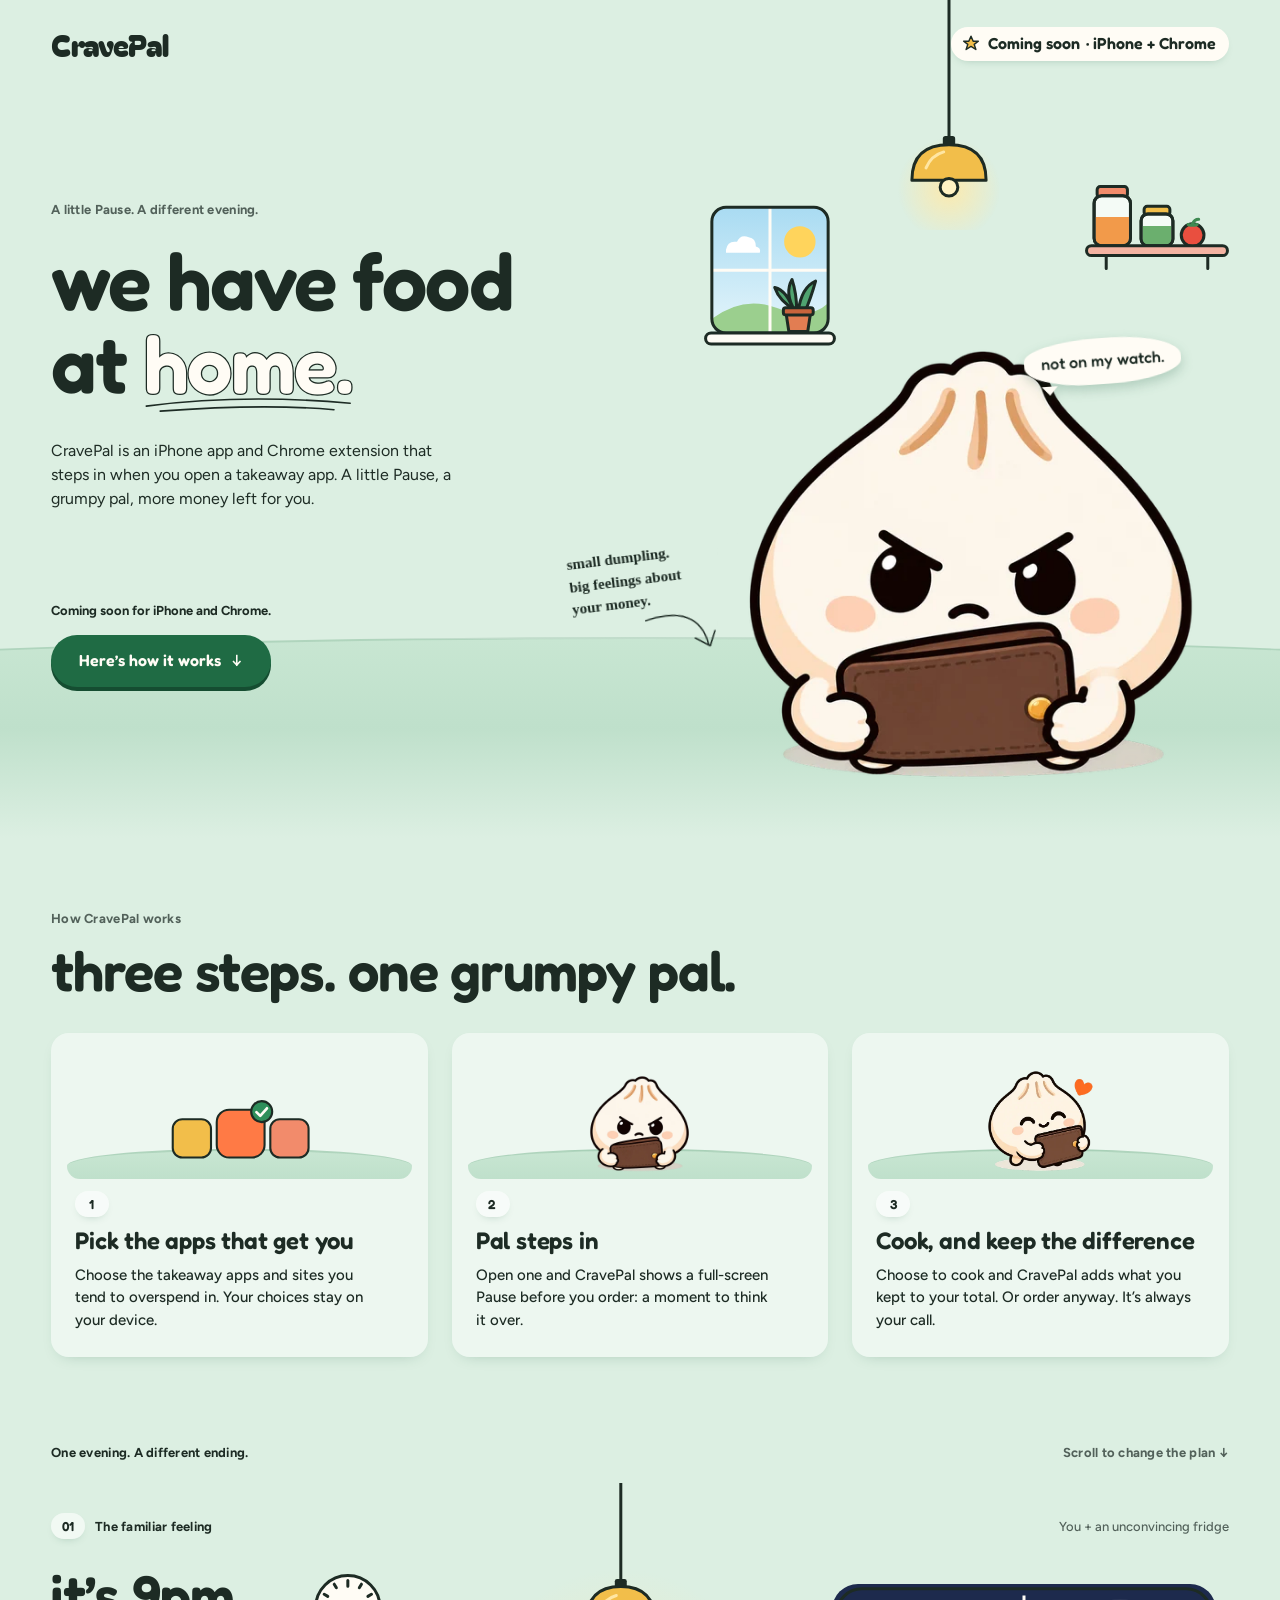
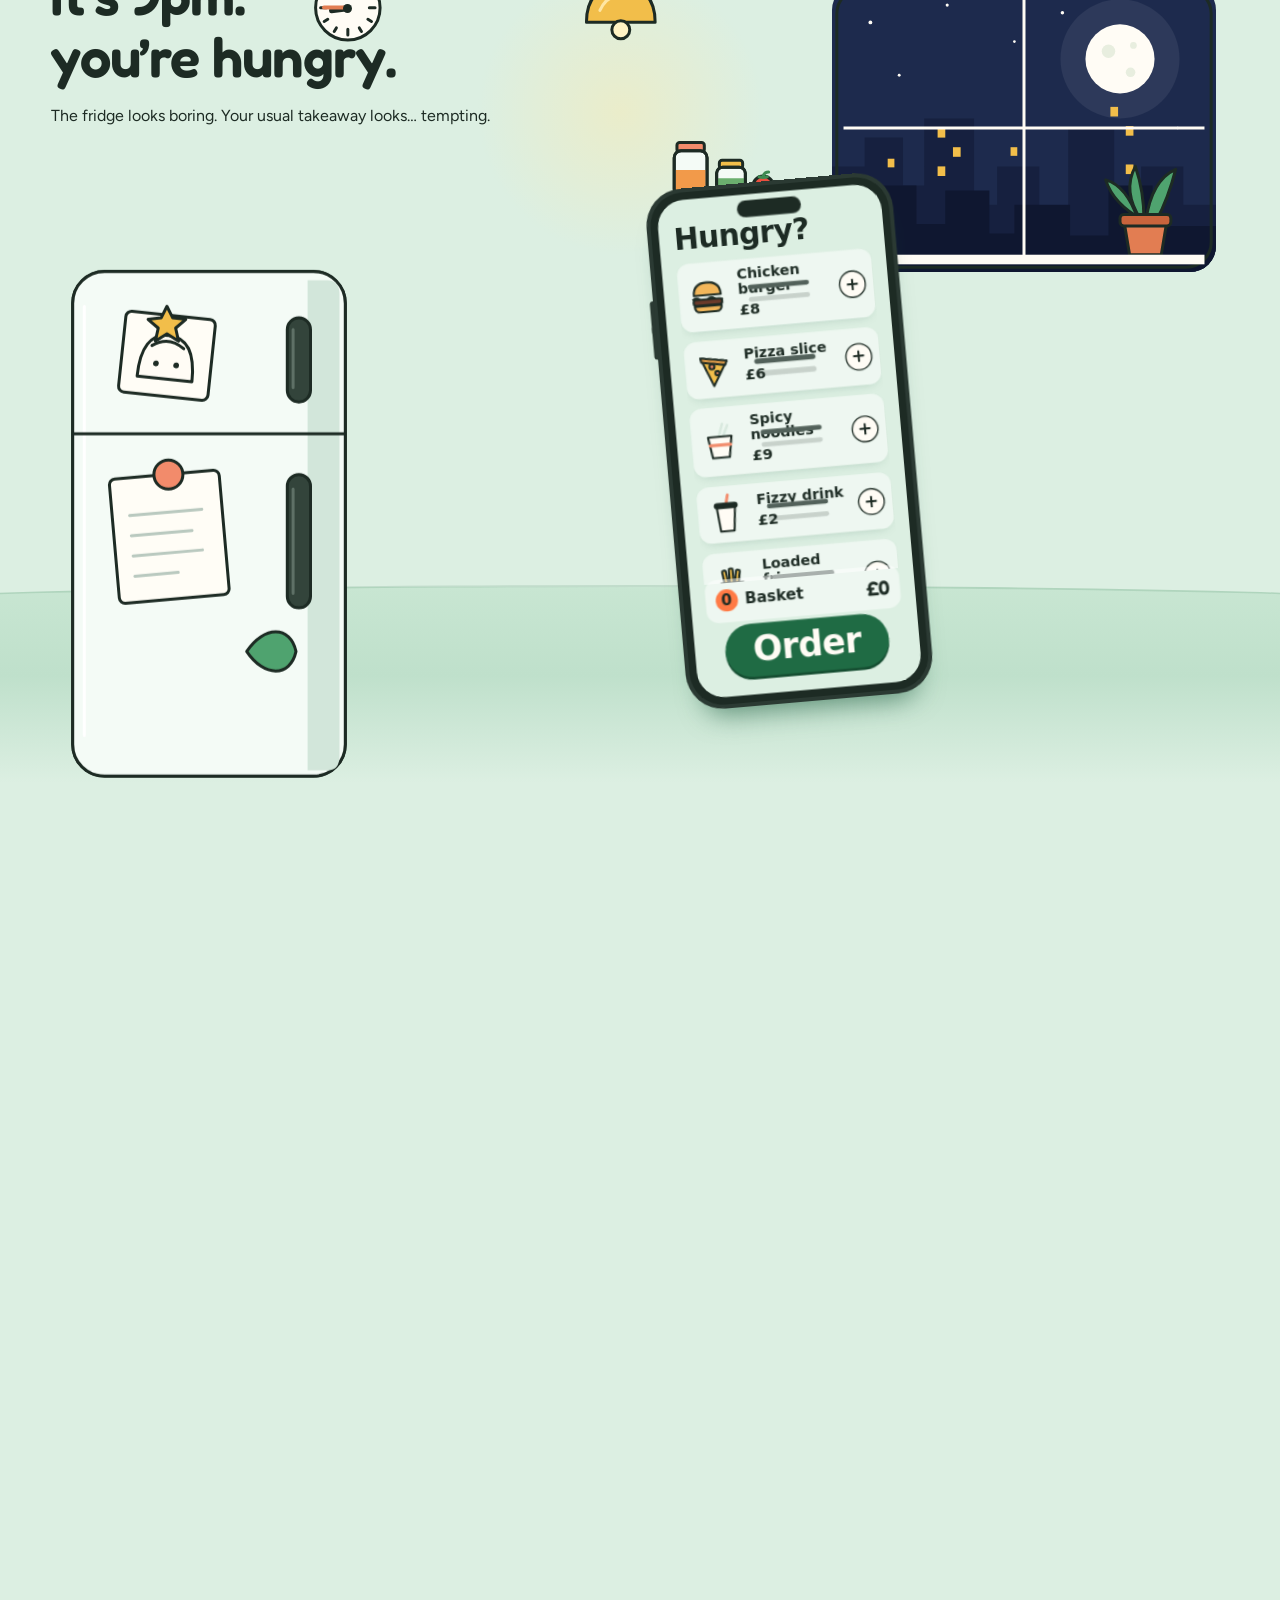
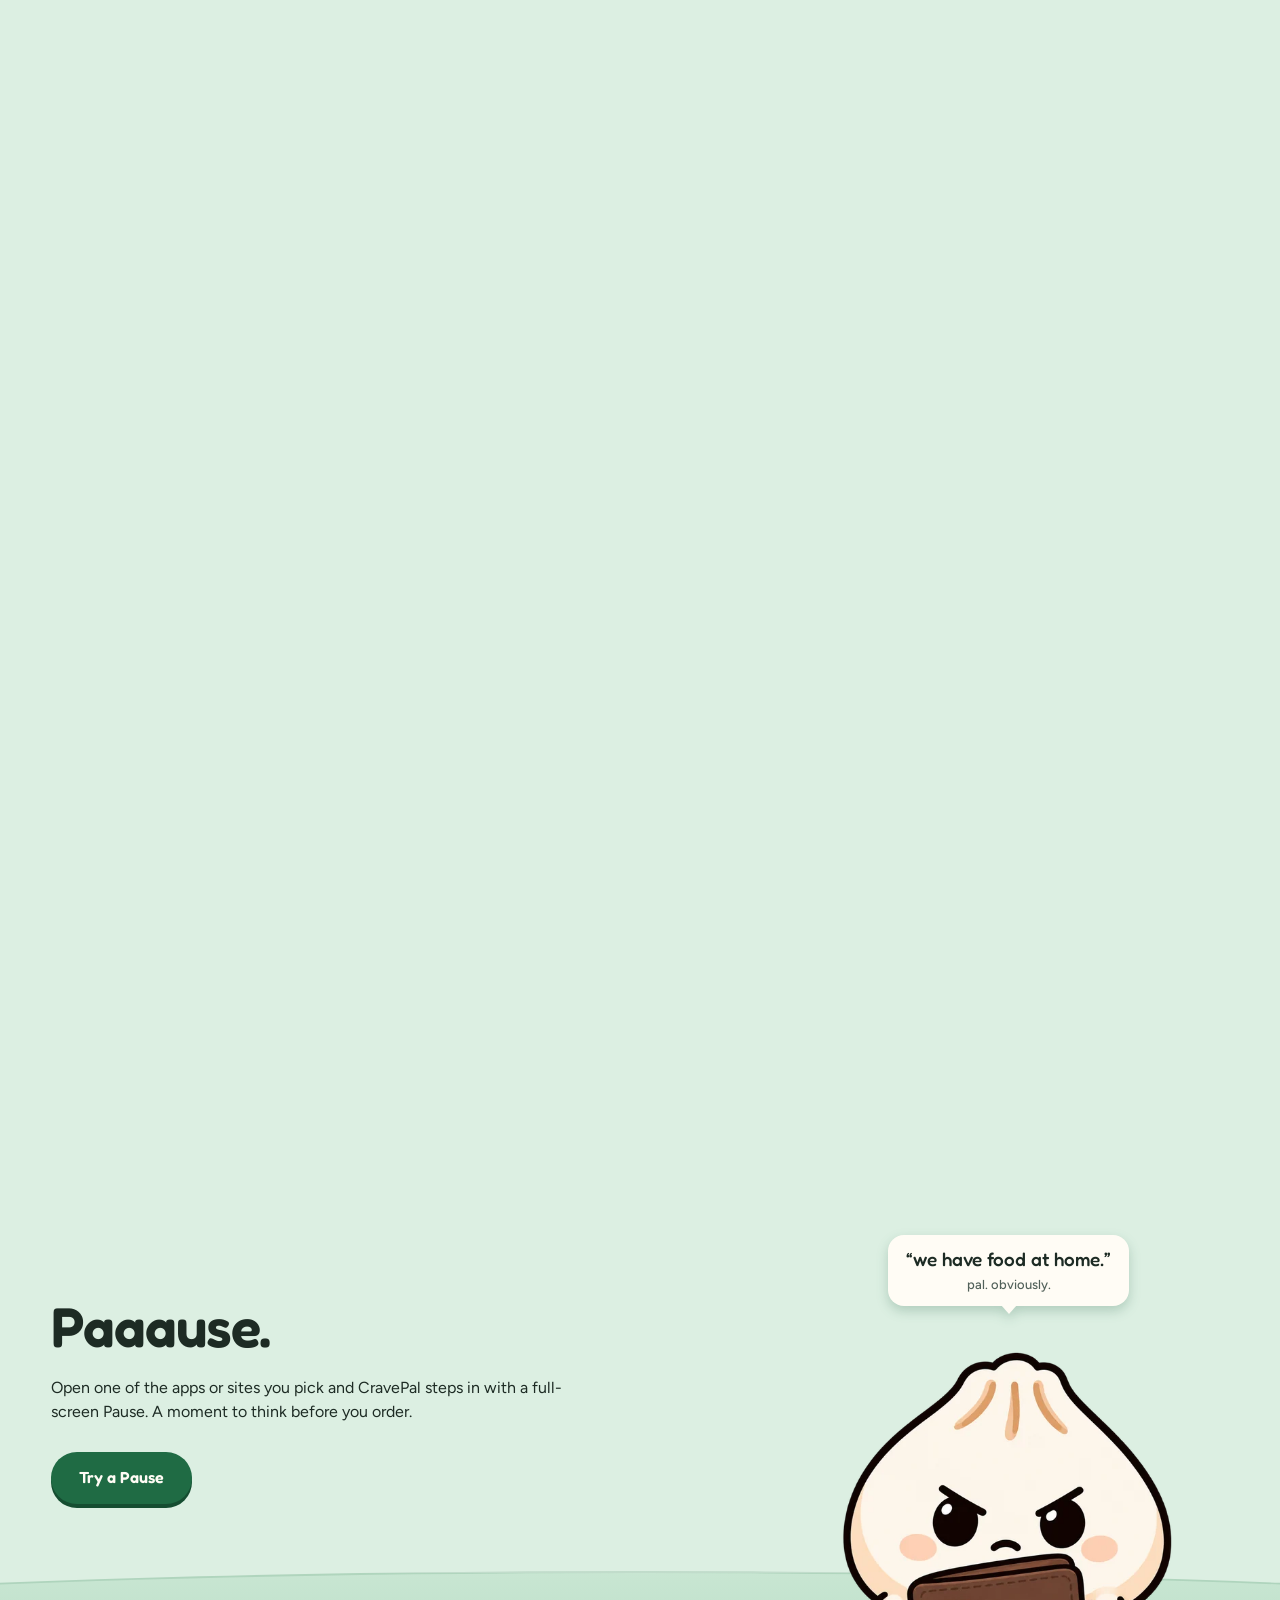
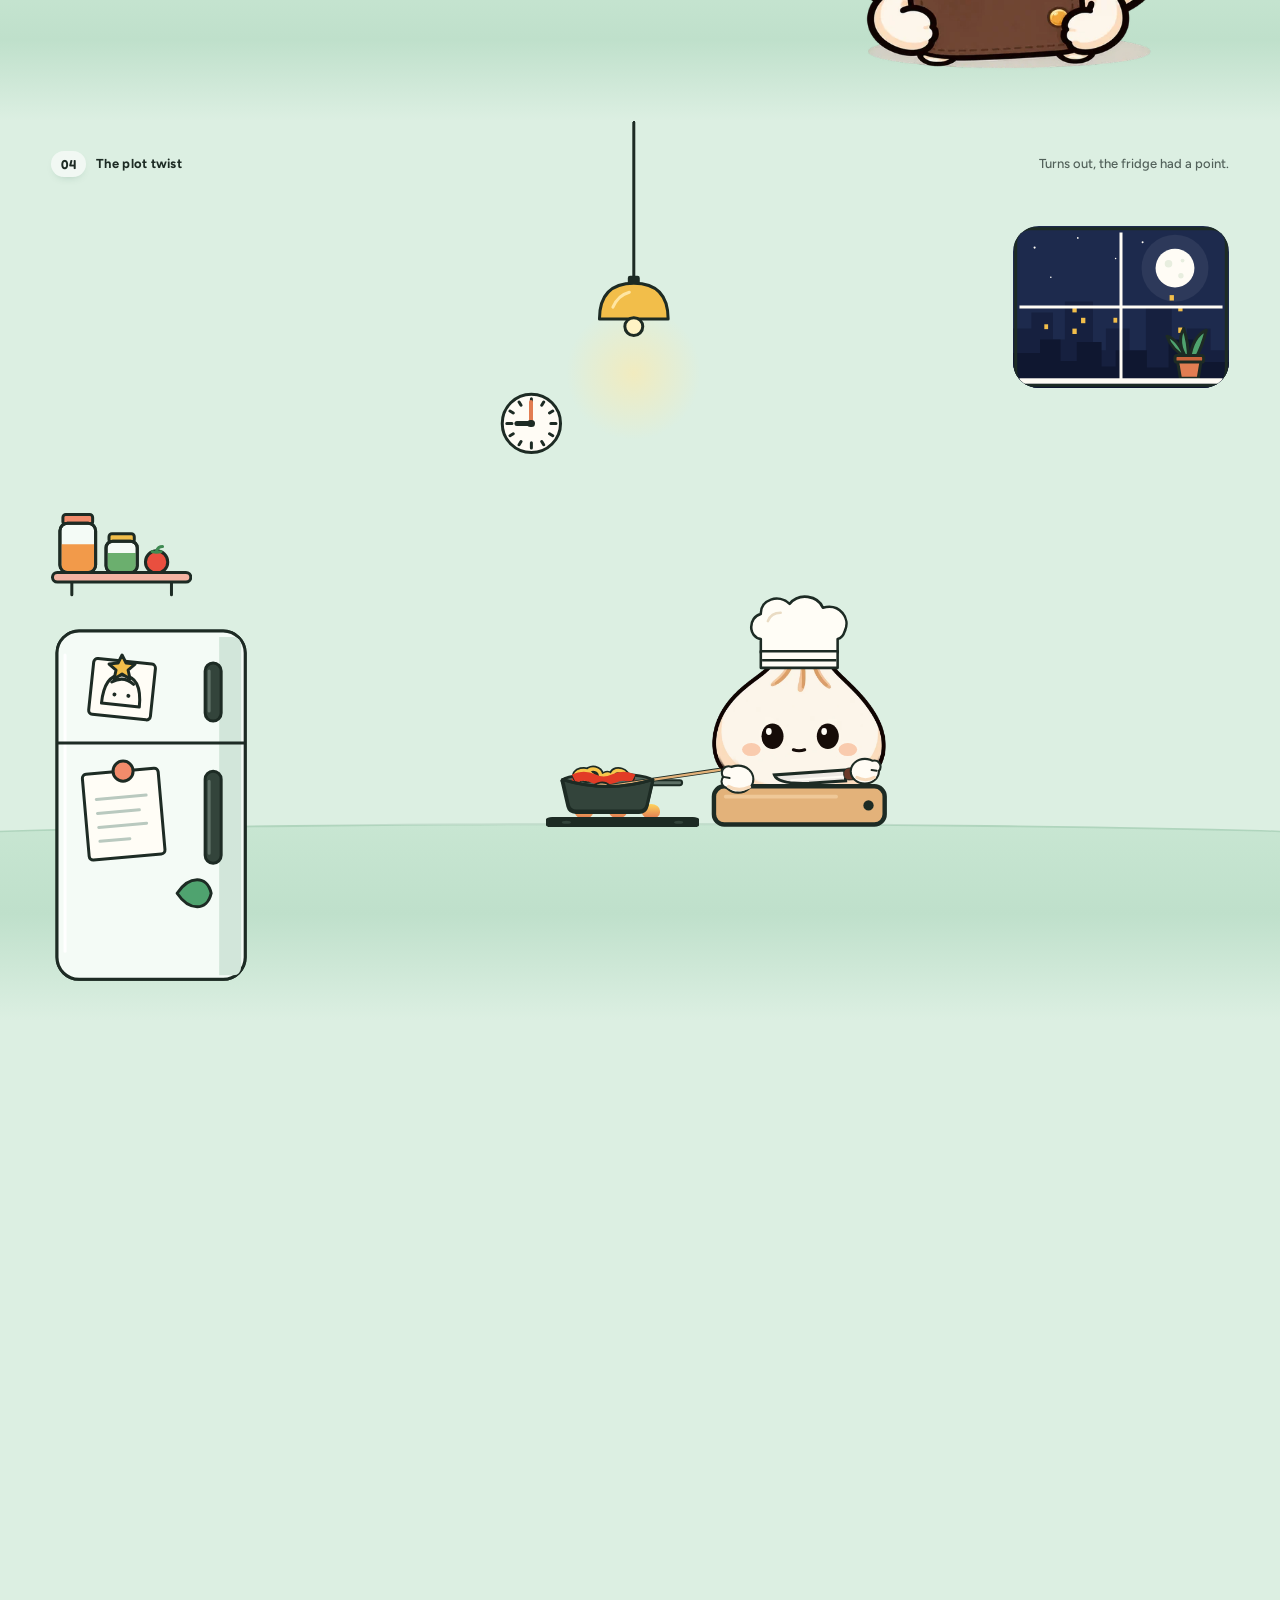
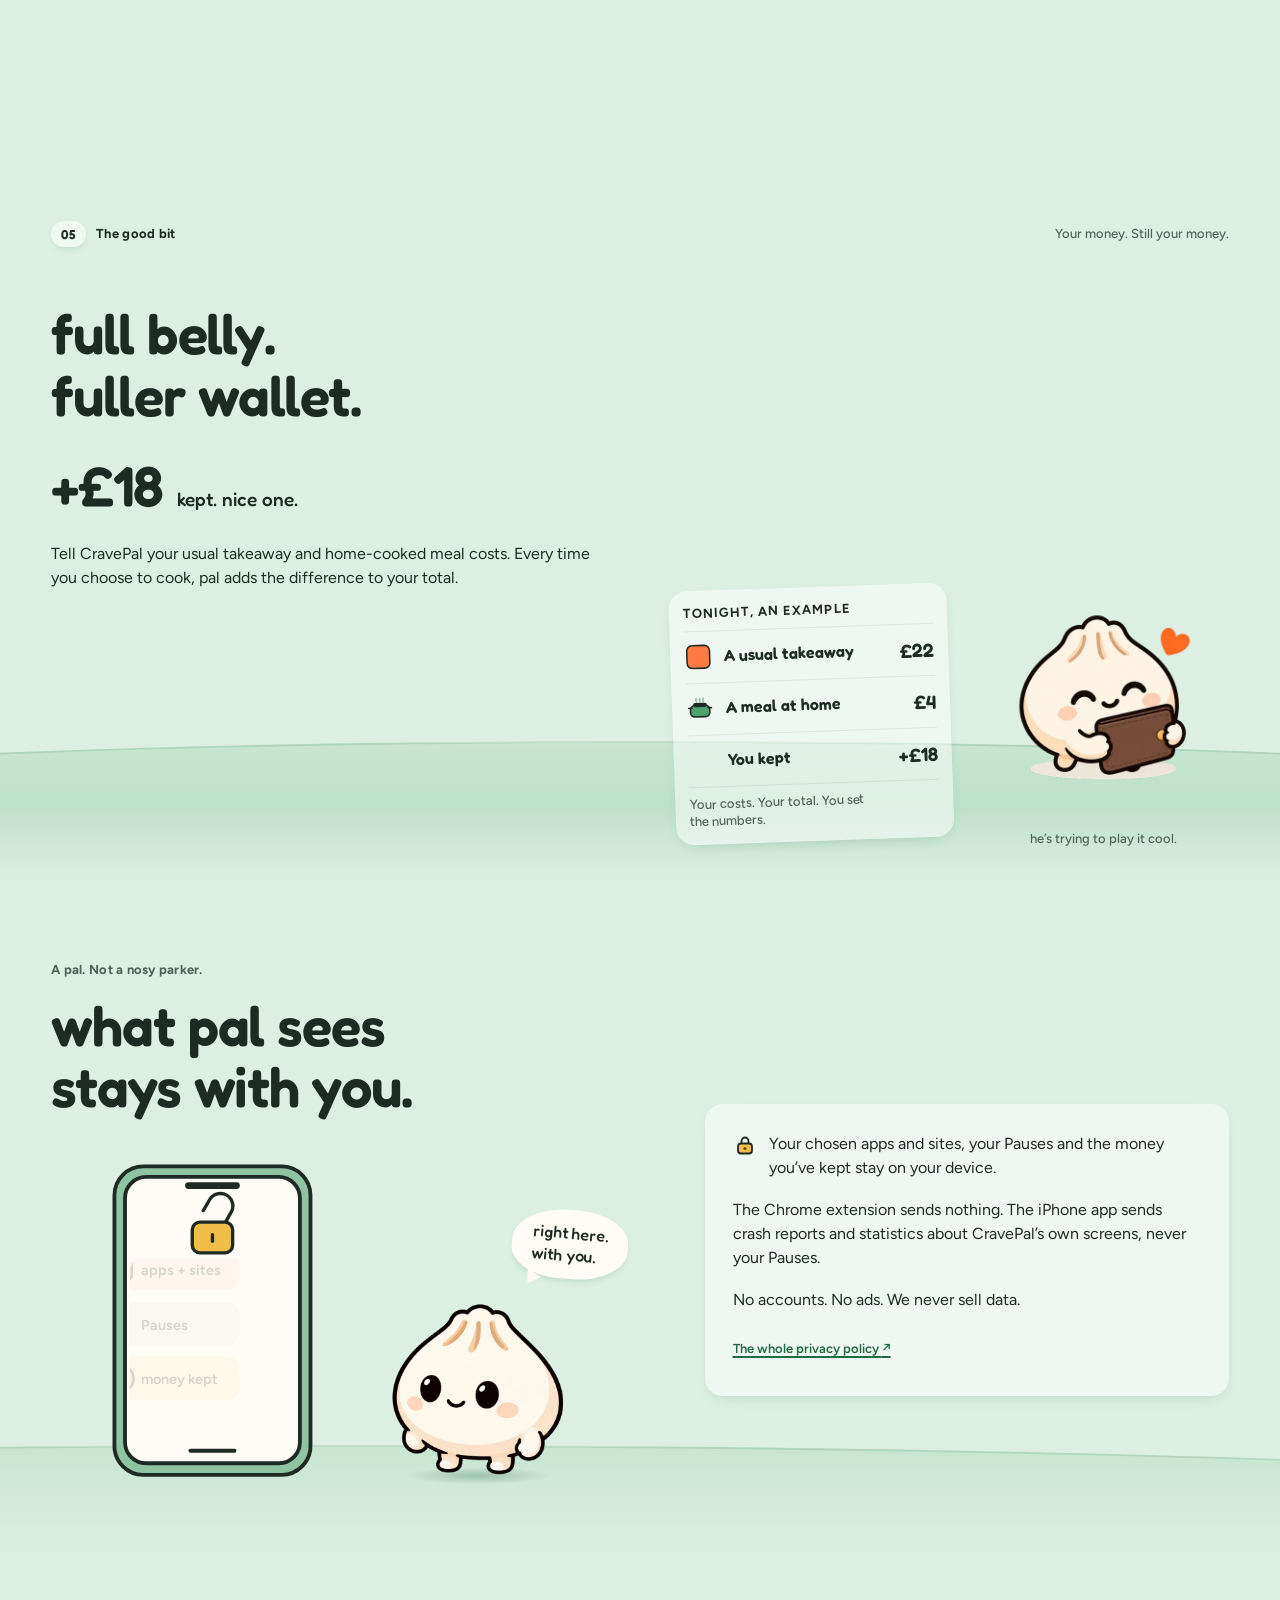
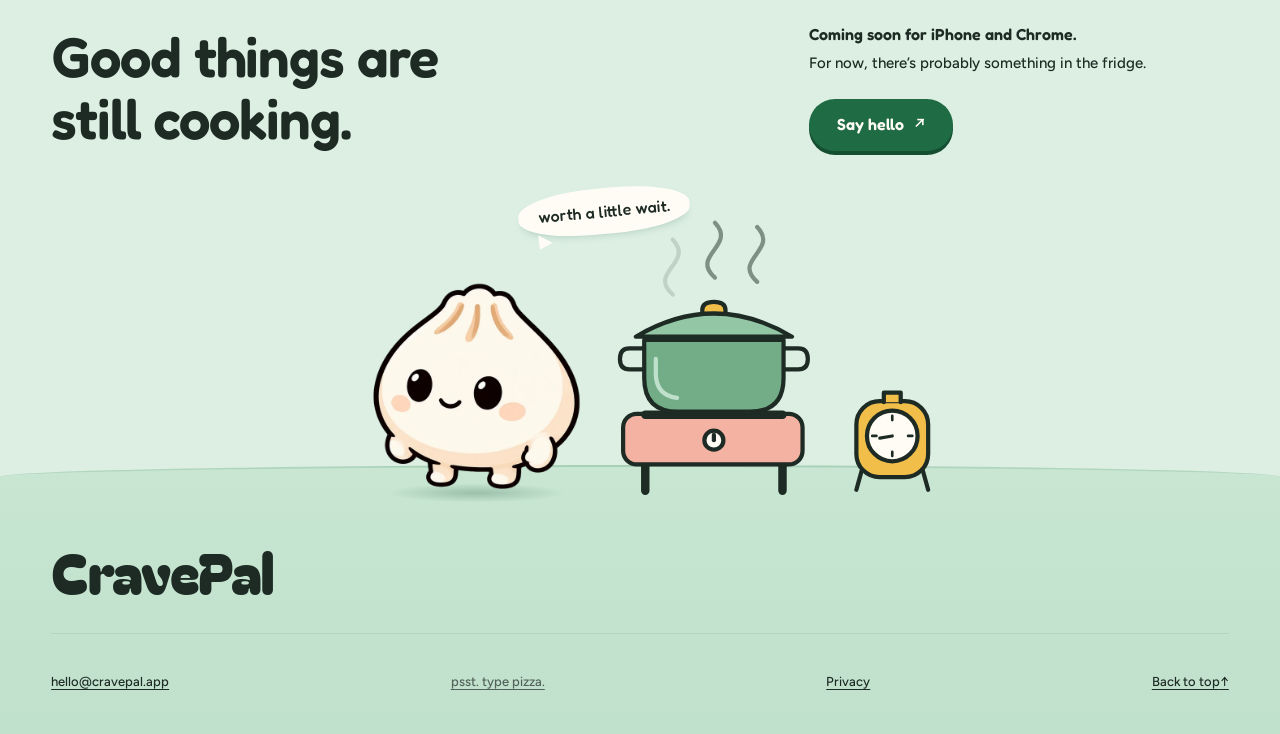
==== commit 083ef618: "Website in the app's fonts, one step per scroll, slower story, and a "How CravePal works" section - " ====
--- a/index.html
+++ b/index.html
@@ -8,6 +8,7 @@
 <meta name="theme-color" content="#DCEFE2">
 <link rel="icon" href="assets/icon-32.png" sizes="32x32" type="image/png">
 <link rel="apple-touch-icon" href="assets/apple-touch-icon.png">
+<link rel="preload" href="assets/fonts/fredoka.woff2" as="font" type="font/woff2" crossorigin>
 <link rel="preload" href="assets/fonts/bagel-fat-one.woff2" as="font" type="font/woff2" crossorigin>
 <link rel="preload" href="assets/fonts/figtree.woff2" as="font" type="font/woff2" crossorigin>
 <link rel="preload" href="assets/pal/pal-grumpy.webp" as="image">
@@ -45,7 +46,7 @@
 <div class="hero-copy">
 <p class="section-label">A little Pause. A different evening.</p>
 <h1 id="hero-title">we have food <span>at <span class="home-word">home.<svg viewBox="0 0 450 36" aria-hidden="true"><path d="M5 18Q215-9 445 12M35 29Q260 12 410 26"/></svg></span></span></h1>
-<p class="lede">A little Pause before takeaway. A grumpy pal. More money left for you.</p>
+<p class="lede">CravePal is an iPhone app and Chrome extension that steps in when you open a takeaway app. A little Pause, a grumpy pal, more money left for you.</p>
 
 </div>
 <div class="hero-pal">
@@ -53,12 +54,25 @@
 <p class="bubble bubble--hero" data-boop-speech role="status">not on my watch.</p>
 <button class="pal-button" data-boop aria-label="Boop pal, the grumpy dumpling"><img src="assets/pal/pal-grumpy.webp" width="560" height="512" alt="pal standing with his arms around his wallet." fetchpriority="high"></button>
 </div>
-<div class="hero-actions"><p class="hero-launch">Coming soon for iPhone and Chrome.</p><a class="btn btn--primary" href="#story">Here’s how it goes <span aria-hidden="true">↓</span></a></div>
+<div class="hero-actions"><p class="hero-launch">Coming soon for iPhone and Chrome.</p><a class="btn btn--primary" href="#how">Here’s how it works <span aria-hidden="true">↓</span></a></div>
+</section>
+<!-- What CravePal is, in three steps, before the story shows it -->
+<section class="how" id="how" aria-labelledby="how-title">
+<p class="section-label">How CravePal works</p>
+<h2 id="how-title">three steps. one grumpy pal.</h2>
+<ol class="how-steps">
+<li class="card how-step"><div class="how-art" aria-hidden="true"><svg viewBox="0 0 152 92"><g stroke="#1D2B24" stroke-width="2.2" stroke-linejoin="round"><rect x="6" y="40" width="40" height="40" rx="10" fill="#F2BE4A"/><rect x="52" y="30" width="50" height="50" rx="13" fill="#FF7A45"/><rect x="108" y="40" width="40" height="40" rx="10" fill="#F28B6B"/><circle cx="99" cy="32" r="11" fill="#2F8F5B"/></g><path d="M93.5 32.5l4 4 7-8" fill="none" stroke="#FFFCF5" stroke-width="2.8" stroke-linecap="round" stroke-linejoin="round"/></svg></div>
+<p class="how-num"><span class="chapter-number">1</span></p><h3>Pick the apps that get you</h3><p>Choose the takeaway apps and sites you tend to overspend in. Your choices stay on your device.</p></li>
+<li class="card how-step"><div class="how-art" aria-hidden="true"><img src="assets/pal/pal-grumpy.webp" width="560" height="512" alt="" loading="lazy"></div>
+<p class="how-num"><span class="chapter-number">2</span></p><h3>Pal steps in</h3><p>Open one and CravePal shows a full-screen Pause before you order: a moment to think it over.</p></li>
+<li class="card how-step"><div class="how-art" aria-hidden="true"><img src="assets/pal/pal-heart-tight.webp" width="371" height="357" alt="" loading="lazy"></div>
+<p class="how-num"><span class="chapter-number">3</span></p><h3>Cook, and keep the difference</h3><p>Choose to cook and CravePal adds what you kept to your total. Or order anyway. It’s always your call.</p></li>
+</ol>
 </section>
 <div class="story-intro" id="story"><p>One evening. A different ending.</p><span>Scroll to change the plan <span aria-hidden="true">↓</span></span></div>
 <!-- Chapters 01 to 03 as a pinned kitchen at night, scrubbed by scroll: hungry, ordering, blocked.
      With reduced motion it is three still panels. -->
-<section class="night" id="hungry" data-night data-stills=".15,.48,.78" aria-labelledby="hungry-title">
+<section class="night" id="hungry" data-night data-stills=".15,.48,.78" data-beats=".19,.31,.5,.72,.8,1" aria-labelledby="hungry-title">
     <div class="night__stage" data-stage>
       <!-- The page's numbered chapters, carried into the scene: they change as the story moves on -->
       <div class="sc-chaps" aria-hidden="true">
@@ -176,7 +190,7 @@
 <div class="floor" aria-hidden="true"></div>
 </section>
 <!-- Chapter 04 as the same kitchen with dinner on: pal chops, stirs and plates up. -->
-<section class="night cook" id="cooking" data-cook data-span=".88" data-stills=".53,.95" aria-labelledby="cooking-title">
+<section class="night cook" id="cooking" data-cook data-span=".88" data-stills=".53,.95" data-beats=".18,.49,.684,.88" aria-labelledby="cooking-title">
 <h2 class="sr-only" id="cooking-title">a little chop. a little stir. dinner.</h2>
     <div class="night__stage cook__stage" data-stage>
       <!-- Back layer: the night window and its plant; the room keeps the mint palette -->
--- a/assets/home.css
+++ b/assets/home.css
@@ -1,9 +1,11 @@
 /* cravepal.app, the page around the story scenes. CravePal Design Standards (design/adam-design-standards):
    a mint wall, the curved sage floor where pal appears big, colour only on objects, ink text, borderless see-through
-   cards, pill buttons with a solid lip, paper speech bubbles. Bagel Fat One for display type and branding;
-   Figtree for reading, controls and small speech. The hero extends the app scale for the web. */
+   cards, pill buttons with a solid lip, paper speech bubbles. The app's fonts: Fredoka for headings, numbers and buttons
+   (600) and pal's speech (500), Figtree for reading and labels. Only the CravePal wordmark keeps Bagel Fat One, as the logo does.
+   The hero extends the app scale for the web. */
 
 @font-face{font-family:"Bagel Fat One";src:url(fonts/bagel-fat-one.woff2) format("woff2");font-weight:400;font-display:swap}
+@font-face{font-family:Fredoka;src:url(fonts/fredoka.woff2) format("woff2");font-weight:300 700;font-display:swap}
 @font-face{font-family:Figtree;src:url(fonts/figtree.woff2) format("woff2");font-weight:400 700;font-display:swap}
 
 :root{
@@ -13,7 +15,8 @@
   --primary:#1F6B44;--primary-lip:#154D31;--secondary:rgba(255,255,255,.6);--secondary-lip:rgba(23,87,58,.18);
   --floating:0 4px 10px -6px rgba(23,87,58,.35);--bubble-shadow:drop-shadow(0 5px 6px rgba(23,87,58,.22));
   --gold:#F2BE4A;--coin-ring:#D3962C;--coin-mark:#6B4A12;--stand-in:#FF7A45;
-  --display:"Bagel Fat One",ui-rounded,"SF Pro Rounded",system-ui,sans-serif;--text:Figtree,-apple-system,system-ui,sans-serif;
+  --display:Fredoka,ui-rounded,"SF Pro Rounded",system-ui,sans-serif;--text:Figtree,-apple-system,system-ui,sans-serif;
+  --brand:"Bagel Fat One",ui-rounded,"SF Pro Rounded",system-ui,sans-serif;
   --gut:max(20px,4vw,calc((100vw - 1680px) / 2));
   color-scheme:light
 }
@@ -29,7 +32,7 @@
 ::selection{background:#CDE8D6}
 :focus-visible{outline:3px solid var(--primary);outline-offset:3px;border-radius:6px}
 .sr-only{position:absolute!important;width:1px;height:1px;margin:-1px;padding:0;overflow:hidden;clip:rect(0 0 0 0);white-space:nowrap;border:0}
-.skip{position:absolute;left:12px;top:-60px;z-index:50;padding:12px 18px;border-radius:999px;background:var(--paper);box-shadow:var(--floating);font:400 16px/1.21 var(--display);text-decoration:none}
+.skip{position:absolute;left:12px;top:-60px;z-index:50;padding:12px 18px;border-radius:999px;background:var(--paper);box-shadow:var(--floating);font:600 16px/1.21 var(--display);text-decoration:none}
 .skip:focus{top:12px}
 
 /* type, the README's roles */
@@ -38,7 +41,7 @@
 .scene-note{font:500 13px/1.35 var(--text);color:var(--muted)}
 
 /* Button: pills with a solid lip that press down 3px */
-.btn{display:inline-flex;align-items:center;justify-content:center;gap:10px;min-height:52px;padding:0 28px;border:0;border-radius:999px;font:400 16px/1.21 var(--display);text-decoration:none;cursor:pointer;transition:transform 80ms ease-out,box-shadow 80ms ease-out}
+.btn{display:inline-flex;align-items:center;justify-content:center;gap:10px;min-height:52px;padding:0 28px;border:0;border-radius:999px;font:600 16px/1.21 var(--display);text-decoration:none;cursor:pointer;transition:transform 80ms ease-out,box-shadow 80ms ease-out}
 .btn span{font-family:var(--text)}
 .btn--primary{background:var(--primary);color:var(--paper);box-shadow:0 4px 0 var(--primary-lip)}
 .btn--primary:active{transform:translateY(3px);box-shadow:0 1px 0 var(--primary-lip)}
@@ -46,7 +49,7 @@
 .btn--secondary:active{transform:translateY(3px);box-shadow:0 1px 0 var(--secondary-lip)}
 
 /* SpeechBubble: paper, radius 16, one soft shadow over bubble and tail, a small tail pointing at pal */
-.bubble{position:relative;width:max-content;max-width:150px;padding:9px 13px;border-radius:16px;background:var(--paper);color:var(--ink);font:400 15px/1.25 var(--display);filter:var(--bubble-shadow)}
+.bubble{position:relative;width:max-content;max-width:150px;padding:9px 13px;border-radius:16px;background:var(--paper);color:var(--ink);font:500 15px/1.25 var(--display);filter:var(--bubble-shadow)}
 .bubble::after{content:"";position:absolute;left:22px;bottom:-8px;border:8px solid transparent;border-bottom:0;border-top:9px solid var(--paper)}
 
 /* Card: the one surface */
@@ -60,7 +63,7 @@
 /* masthead: the wordmark on the left, the coming soon chip on the right, the lamp hangs between them */
 .masthead{position:absolute;z-index:6;top:0;left:0;right:0;display:flex;align-items:center;justify-content:space-between;gap:12px;min-height:44px;padding:22px var(--gut) 0}
 .brand{display:block;width:150px;border-radius:8px}
-.soon-chip{display:inline-flex;align-items:center;gap:6px;min-height:34px;padding:0 13px 0 9px;border-radius:999px;background:var(--paper);box-shadow:var(--floating);font:400 16px/1.21 var(--display);white-space:nowrap}
+.soon-chip{display:inline-flex;align-items:center;gap:6px;min-height:34px;padding:0 13px 0 9px;border-radius:999px;background:var(--paper);box-shadow:var(--floating);font:600 16px/1.21 var(--display);white-space:nowrap}
 .soon-chip svg{width:22px;height:22px}
 
 /* hero: pal's kitchen, wider. Words on the left, pal on the floor on the right */
@@ -72,7 +75,7 @@
 .k-shelf{position:absolute;z-index:1;left:calc(66% + 205px);top:47%;width:184px}
 .hero-copy{position:relative;z-index:3;max-width:480px;padding-top:6vh}
 .hero-copy .section-label{color:var(--muted);margin-bottom:14px}
-.hero h1{font:400 56px/1.1 var(--display);letter-spacing:-1.1px;margin-bottom:20px}
+.hero h1{font:600 56px/1.1 var(--display);letter-spacing:-1.1px;margin-bottom:20px}
 .hero h1 span{white-space:nowrap}
 .hero .lede{margin-bottom:30px;text-wrap:pretty}
 .hero-pal{position:absolute;z-index:2;left:66%;bottom:max(6%,26px);width:380px;margin-left:-190px}
@@ -86,37 +89,37 @@
 .chapter{position:relative;overflow:hidden;padding:40px var(--gut) 0}
 .chapter-heading{position:relative;z-index:3;display:flex;justify-content:space-between;align-items:center;gap:16px}
 .chapter-heading .section-label{display:flex;align-items:center;gap:10px}
-.chapter-number{display:inline-grid;place-items:center;min-width:34px;height:26px;padding:0 10px;border-radius:999px;background:var(--secondary);box-shadow:var(--floating);font:400 13px/1 var(--display);letter-spacing:0}
+.chapter-number{display:inline-grid;place-items:center;min-width:34px;height:26px;padding:0 10px;border-radius:999px;background:var(--secondary);box-shadow:var(--floating);font:600 13px/1 var(--display);letter-spacing:0}
 
 /* 03: the Pause, with pal big on the floor */
 .pause-chapter{--floor-h:150px}
 .pause-layout{position:relative;z-index:2;display:grid;grid-template-columns:1fr minmax(320px,440px);align-items:end;gap:40px;padding:56px 0 46px}
-.pause-word{font:400 56px/1.1 var(--display);letter-spacing:-1.1px;margin-bottom:18px}
+.pause-word{font:600 56px/1.1 var(--display);letter-spacing:-1.1px;margin-bottom:18px}
 .pause-copy .lede{margin-bottom:28px}
 .pause-copy{align-self:center;padding-bottom:110px}
 .pause-stage{position:relative;display:flex;flex-direction:column;align-items:center}
 .pause-stage img{width:min(100%,380px);height:auto;margin-top:22px}
 .bubble--story{max-width:264px;padding:12px 18px;text-align:center}
 .bubble--story::after{left:50%;margin-left:-8px}
-.bubble--story h2{font:400 19px/1.25 var(--display)}
+.bubble--story h2{font:500 19px/1.3 var(--display)}
 .bubble--story span{display:block;margin-top:4px;font:500 13px/1.35 var(--text);color:var(--muted)}
 
 /* 05: the money */
 .money{--floor-h:140px;min-height:700px;display:flex;flex-direction:column}
 .money .money-layout{flex:1}
 .money-layout{position:relative;z-index:2;display:grid;grid-template-columns:1fr minmax(340px,560px);gap:48px;align-items:end;padding:56px 0 34px}
-.money h2{font:400 56px/1.1 var(--display);letter-spacing:-1.1px;margin-bottom:26px}
+.money h2{font:600 56px/1.1 var(--display);letter-spacing:-1.1px;margin-bottom:26px}
 .kept-amount{display:flex;align-items:baseline;gap:14px;margin-bottom:22px}
-.kept-amount span{font:400 56px/1.21 var(--display);letter-spacing:-1.1px;font-variant-numeric:tabular-nums}
-.kept-amount b{font:400 19px/1.25 var(--display)}
+.kept-amount span{font:600 56px/1.21 var(--display);letter-spacing:-1.1px;font-variant-numeric:tabular-nums}
+.kept-amount b{font:500 19px/1.25 var(--display)}
 .money-copy{align-self:start;padding-bottom:0}
 .money-art{display:grid;grid-template-columns:1fr 250px;align-items:end;gap:20px}
 .example{padding:12px 14px 14px}
 .example-head{font:700 13px/1.35 var(--text);letter-spacing:.26px;padding:2px 0 8px}
 .example div{display:flex;align-items:center;justify-content:space-between;gap:12px;min-height:52px;border-top:1.5px solid var(--divider)}
-.example dt{display:flex;align-items:center;gap:12px;font:400 16px/1.21 var(--display)}
+.example dt{display:flex;align-items:center;gap:12px;font:600 16px/1.21 var(--display)}
 .example dt svg{width:28px;height:28px;flex:none}
-.example dd{font:400 16px/1.21 var(--display);font-variant-numeric:tabular-nums}
+.example dd{font:600 16px/1.21 var(--display);font-variant-numeric:tabular-nums}
 .example .example-total dt{padding-left:40px}
 .example-note{padding-top:8px;border-top:1.5px solid var(--divider);font:500 13px/1.35 var(--text);color:var(--muted)}
 .money-pal{position:relative;text-align:center}
@@ -126,7 +129,7 @@
 .privacy-section{position:relative;padding:72px var(--gut)}
 .privacy-section>.section-label{color:var(--muted);margin-bottom:16px}
 .privacy-columns{display:grid;grid-template-columns:1fr minmax(320px,560px);gap:48px;align-items:start}
-.privacy-columns h2{font:400 56px/1.1 var(--display);letter-spacing:-1.1px}
+.privacy-columns h2{font:600 56px/1.1 var(--display);letter-spacing:-1.1px}
 .privacy-copy{padding:20px 22px;display:grid;gap:14px}
 .privacy-copy p{font:400 16px/1.5 var(--text)}
 .privacy-copy p:first-child{display:flex;gap:12px;align-items:flex-start}
@@ -136,9 +139,9 @@
 /* footer: pal stands on the floor at the bottom of the page */
 .footer{position:relative;overflow:hidden;padding:64px var(--gut) 0;--floor-h:150px}
 .footer-top{position:relative;z-index:2;display:grid;grid-template-columns:1fr minmax(280px,420px);gap:40px;align-items:end}
-.footer-title{font:400 56px/1.1 var(--display);letter-spacing:-1.1px}
+.footer-title{font:600 56px/1.1 var(--display);letter-spacing:-1.1px}
 .footer-cta{display:grid;gap:8px;justify-items:start}
-.footer-launch{font:400 16px/1.21 var(--display)}
+.footer-launch{font:600 16px/1.21 var(--display)}
 .footer-cta .btn{margin-top:16px}
 .footer-pal{position:relative;z-index:2;width:200px;margin:30px auto 0}
 .footer-pal img{width:100%;height:auto}
@@ -158,7 +161,7 @@
 .close-dialog svg{width:20px;height:20px}
 .dialog-content{display:flex;flex-direction:column-reverse;gap:14px;margin-top:4px;text-align:center}
 .dialog-content .section-label{color:var(--muted)}
-.dialog-content h2{min-height:2.3em;font:400 32px/1.15 var(--display);letter-spacing:-.3px;margin:8px 0 10px}
+.dialog-content h2{min-height:2.3em;font:600 32px/1.15 var(--display);letter-spacing:-.3px;margin:8px 0 10px}
 .dialog-content h2:focus{outline:none}
 .dialog-content p:not(.section-label){min-height:4.5em;margin:0 auto;font:400 15px/1.5 var(--text);max-width:24em}
 .demo-actions{display:grid;gap:10px;margin-top:16px}
@@ -180,7 +183,7 @@
 .effects{position:fixed;inset:0;z-index:40;pointer-events:none;overflow:hidden}
 .effect-pal,.effect-coin{position:absolute;top:-90px;animation:fall var(--duration,2.4s) cubic-bezier(.45,0,.75,1) var(--delay,0s) forwards}
 .effect-pal{width:76px;height:auto}
-.effect-coin{display:grid;place-items:center;width:34px;height:34px;border-radius:50%;background:var(--gold);border:2px solid var(--ink);box-shadow:inset 0 0 0 3px var(--coin-ring);font:400 16px/1 var(--display);color:var(--coin-mark)}
+.effect-coin{display:grid;place-items:center;width:34px;height:34px;border-radius:50%;background:var(--gold);border:2px solid var(--ink);box-shadow:inset 0 0 0 3px var(--coin-ring);font:600 16px/1 var(--display);color:var(--coin-mark)}
 @keyframes fall{to{transform:translateY(calc(100vh + 120px)) rotate(var(--turn,120deg))}}
 
 /* phones and narrow tablets */
@@ -246,19 +249,17 @@
 }
 
 /* Round 2: a single kitchen composition, with a grounded pal and a clear next step. */
-.brand,.dialog-mark,.footer-wordmark{width:auto;font:400 30px/1.2 var(--display);letter-spacing:-.6px;text-decoration:none;white-space:nowrap}
+.brand,.dialog-mark,.footer-wordmark{width:auto;font:400 30px/1.2 var(--brand);letter-spacing:-.6px;text-decoration:none;white-space:nowrap}
 .brand{display:flex;align-items:center;min-height:44px}
 .dialog-mark{font-size:22px}
 .footer-wordmark{font-size:56px;line-height:1.2}
-.skip,.btn,.soon-chip,.chapter-number,.example dt,.footer-launch,.bubble,.kept-amount b{font-family:var(--text);font-weight:700}
-.bubble--story h2{font:700 19px/1.3 var(--text)}
 .example dd{font-size:19px;white-space:nowrap}
 .hero{min-height:740px;height:min(838px,calc(100svh - 62px));padding:0 var(--gut);--floor-h:24%}
 .hero-copy{position:absolute;left:var(--gut);top:24%;width:48%;max-width:590px;padding:0;background:none;box-shadow:none}
 .hero-copy .section-label{margin-bottom:20px}
-.hero h1{font-size:clamp(56px,6.3vw,90px);font-weight:400;line-height:1.03;letter-spacing:-1.5px;margin-bottom:24px;text-wrap:initial}
+.hero h1{font-size:clamp(56px,6.3vw,90px);font-weight:600;line-height:1.03;letter-spacing:-1.5px;margin-bottom:24px;text-wrap:initial}
 .hero h1 span{display:block}
-.hero .lede{max-width:330px;margin:0}
+.hero .lede{max-width:400px;margin:0}
 .hero-actions{position:absolute;z-index:3;left:var(--gut);bottom:18%;display:grid;gap:16px;justify-items:start}
 .hero-launch{font:700 13px/1.35 var(--text)}
 .hero-pal{left:auto;right:var(--gut);bottom:52px;width:min(40vw,640px,64svh);margin:0;top:auto}
@@ -329,8 +330,8 @@
 .floor{background:linear-gradient(var(--floor-top),var(--floor) 45%,var(--wall))}
 .story-intro{background:var(--wall)}
 .kitchen svg :is(path,rect,circle,ellipse,line){stroke-width:3px}
-.k-lamp{left:calc(55% + 209px)}   /* hangs just right of the window, never over it */
-@media (min-width:761px) and (max-width:1100px){.k-lamp{left:calc(54% + 190px)}}
+.k-lamp{left:calc(55% + 245px)}   /* hangs just right of the window, never over it */
+@media (min-width:761px) and (max-width:1100px){.k-lamp{left:calc(54% + 213px)}}
 @media (min-width:761px) and (max-width:1100px){.hero-pal .bubble{left:52%;max-width:160px}.hero-pal .bubble::after{left:38px}}   /* pal sits near the right edge here: keep the bubble on screen, tail still on his head */
 @media (min-width:761px) and (max-width:900px){.k-lamp{display:none}}   /* no room between the window and the shelf, as on phones */
 @media (max-width:760px){
@@ -352,7 +353,7 @@
 .hero h1 .home-word{position:relative;display:inline-block;color:var(--paper);-webkit-text-stroke:2.5px var(--ink);paint-order:stroke fill}
 .home-word svg{position:absolute;left:0;bottom:-.14em;width:100%;height:.25em;overflow:visible;fill:none;stroke:var(--ink);stroke-width:3.5;stroke-linecap:round}
 .hero h1{margin-bottom:34px}
-.hero-pal .bubble--hero{font:400 16px/1.35 var(--display);transform:rotate(-4deg);border-radius:48% 44% 46% 42% / 42% 48% 44% 46%;padding:12px 17px}
+.hero-pal .bubble--hero{font:500 16px/1.35 var(--display);transform:rotate(-4deg);border-radius:48% 44% 46% 42% / 42% 48% 44% 46%;padding:12px 17px}
 .pal-aside{position:absolute;right:94%;top:48%;width:176px;font:600 15px/1.5 "Segoe Print","Bradley Hand",cursive;transform:rotate(-7deg);color:var(--ink)}
 .pal-aside svg{width:80px;height:51px;margin:2px 0 0 68px;fill:none;stroke:currentColor;stroke-width:2;stroke-linecap:round;stroke-linejoin:round}
 .chapter-number{font-variant-numeric:tabular-nums;letter-spacing:.04em}
@@ -382,7 +383,7 @@
 #privacy .privacy-drawing{width:100%;height:100%;overflow:visible}
 #privacy .privacy-shackle{transform-origin:181px 76px}
 #privacy .privacy-token text{font:600 15px var(--text);fill:var(--ink)}
-#privacy .privacy-aside{position:absolute;right:0;top:17%;padding:12px 20px;background:var(--paper);border-radius:48% 44% 46% 42%;box-shadow:var(--floating);font:600 16px/1.4 var(--text);transform:rotate(5deg)}
+#privacy .privacy-aside{position:absolute;right:0;top:17%;padding:12px 20px;background:var(--paper);border-radius:48% 44% 46% 42%;box-shadow:var(--floating);font:500 16px/1.4 var(--display);transform:rotate(5deg)}
 #privacy .privacy-aside::after{content:"";position:absolute;left:12%;top:95%;transform:rotate(28deg);border:8px solid transparent;border-top:12px solid var(--paper);border-bottom:0}
 #footer{padding-top:64px;isolation:isolate}
 #footer .footer-top{align-items:center;gap:40px}
@@ -391,7 +392,7 @@
 #footer .footer-scene{position:relative;width:min(100%,760px);aspect-ratio:720 / 340;margin:auto}
 #footer .footer-drawing{width:100%;height:100%;overflow:visible}
 #footer .ending-floor{position:absolute;z-index:-1;left:0;right:0;top:82%;height:1200px;border-top:2px solid var(--horizon);border-radius:50% 50% 0 0 / 12px 12px 0 0;background:linear-gradient(var(--floor-top),var(--floor) 300px)}
-#footer .footer-pal-line{position:absolute;z-index:1;left:34%;top:5%;padding:12px 20px;border-radius:48% 44% 46% 42%;background:var(--paper);box-shadow:var(--floating);font:600 16px/1.4 var(--text);transform:rotate(-5deg)}
+#footer .footer-pal-line{position:absolute;z-index:1;left:34%;top:5%;padding:12px 20px;border-radius:48% 44% 46% 42%;background:var(--paper);box-shadow:var(--floating);font:500 16px/1.4 var(--display);transform:rotate(-5deg)}
 #footer .footer-pal-line::after{content:"";position:absolute;left:8%;top:96%;transform:rotate(32deg);border:8px solid transparent;border-top:12px solid var(--paper);border-bottom:0}
 #footer .footer-lid{transform-origin:430px 158px}
 #footer .footer-timer-hand{transform-origin:599px 251px}
@@ -435,3 +436,25 @@
   #footer .footer-cta .btn{transition:none}
 }
 /* END footer refresh */
+
+/* How CravePal works: three plain steps right after the hero, so a first-time visitor knows what it is */
+.how{position:relative;padding:72px var(--gut) 64px}
+.how>.section-label{color:var(--muted)}
+.how h2{font:600 56px/1.1 var(--display);letter-spacing:-1.1px;margin:12px 0 32px}
+.how-steps{list-style:none;margin:0;padding:0;display:grid;grid-template-columns:repeat(3,minmax(0,1fr));gap:24px}
+.how-step{padding:22px 24px 26px}
+.how-art{position:relative;height:124px;margin:0 -8px 6px;display:flex;align-items:flex-end;justify-content:center}
+.how-art::before{content:"";position:absolute;left:0;right:0;bottom:0;height:30px;border-top:2px solid var(--horizon);border-radius:50% 50% 14px 14px / 18px 18px 14px 14px;background:linear-gradient(var(--floor-top),var(--floor))}   /* pal stands on a bit of floor, never in mid-air */
+.how-art img,.how-art svg{position:relative;height:104px;width:auto;margin-bottom:6px}
+.how-art svg{height:88px;margin-bottom:10px}
+.how-num{margin:12px 0 0}
+.how-step h3{font:600 24px/1.2 var(--display);letter-spacing:-.2px;margin:10px 0 8px}
+.how-step p:not(.how-num){font:500 15px/1.5 var(--text);margin:0}
+@media (max-width:900px){.how-steps{grid-template-columns:1fr;max-width:520px}.how h2{font-size:40px}}
+@media (max-width:760px){.how{padding:48px var(--gut) 40px}.how h2{font-size:30px;letter-spacing:-.3px;line-height:1.21;margin-bottom:22px}.how-steps{gap:16px}}
+@media (prefers-reduced-motion:no-preference){
+  .js .how-step{opacity:0;transform:translateY(26px)}
+  .js .how.is-in .how-step{opacity:1;transform:none;transition:opacity .5s ease,transform .7s cubic-bezier(.2,.9,.25,1.1)}
+  .js .how.is-in .how-step:nth-child(2){transition-delay:.18s}
+  .js .how.is-in .how-step:nth-child(3){transition-delay:.36s}
+}
--- a/assets/scenes.css
+++ b/assets/scenes.css
@@ -13,7 +13,7 @@
 @keyframes cp-blink{0%,40%,43%,100%{opacity:0}41%,42%{opacity:1}}
 
 /* pal's voice in the scenes: the SpeechBubble, paper with one soft shadow and a small tail pointing at pal */
-.night .bubble{position:absolute;z-index:6;width:max-content;max-width:180px;padding:9px 13px;border-radius:16px;background:var(--paper);color:var(--ink);font:700 15px/1.25 var(--text);text-align:left;filter:var(--bubble-shadow)}
+.night .bubble{position:absolute;z-index:6;width:max-content;max-width:180px;padding:9px 13px;border-radius:16px;background:var(--paper);color:var(--ink);font:500 15px/1.25 var(--display);text-align:left;filter:var(--bubble-shadow)}
 .night .bubble::after{content:"";position:absolute;left:22px;bottom:-8px;width:0;height:0;border:8px solid transparent;border-bottom:0;border-top:9px solid var(--paper)}
 
 /* the page's numbered chapter headers, carried into the pinned stage; JS swaps them as the story moves on */
@@ -54,7 +54,8 @@
 .nx-clock__h{width:7%;height:26%;margin-left:-3.5%;transform:rotate(270deg)}
 .nx-clock__m{width:5%;height:36%;margin-left:-2.5%;background:#E27D52!important;transform:rotate(0deg)}
 .nx-clock b{width:12%;height:12%;margin:0 0 -6% -6%}
-.nx-lamp{z-index:2;left:59vw;top:0;width:min(7vw,12vh);height:30%}
+.nx-lamp{z-index:2;left:45vw;top:-12%;width:min(7vw,12vh);height:30%}   /* in the clear wall between the headline and the shelf, well away from the window; hung high so it clears the shelf and the text */
+@media (max-height:500px){.night:not(.cook) .nx-lamp{display:none}}
 .nx-lamp svg{position:absolute;inset:0;width:100%;height:100%}
 .nx-lamp__cone{position:absolute;left:50%;top:70%;width:320%;aspect-ratio:1;margin-left:-160%;border-radius:50%;background:radial-gradient(closest-side,rgba(255,233,168,.75),rgba(255,233,168,0))}   /* the lamp's soft glow */
 .nx-fridge{z-index:5;left:5vw;bottom:0;height:58%;aspect-ratio:200/360}
@@ -69,18 +70,18 @@
 
 /* words */
 .n-head{z-index:9;left:var(--gut);top:clamp(70px,9vh,110px);right:var(--gut);pointer-events:none;opacity:0}
-.n-1{position:relative;display:block;font:400 56px/1.1 var(--display);letter-spacing:-1.1px;transform-origin:0 100%;width:max-content;color:var(--ink)}
+.n-1{position:relative;display:block;font:600 56px/1.1 var(--display);letter-spacing:-1.1px;transform-origin:0 100%;width:max-content;color:var(--ink)}
 .n-1 em{font-style:normal}
 .n-2{position:relative;display:block;margin-top:16px;max-width:30em;font:400 16px/1.5 var(--text);color:var(--ink)}
 /* between the fridge and the phone, above the counter */
-.n-grr{z-index:9;left:calc(5vw + 100svh * .3222 + 40px);top:58%;font:400 56px/1 var(--display);letter-spacing:-1.1px;color:var(--ink);opacity:0;transform-origin:50% 50%}
+.n-grr{z-index:9;left:calc(5vw + 100svh * .3222 + 40px);top:58%;font:600 56px/1 var(--display);letter-spacing:-1.1px;color:var(--ink);opacity:0;transform-origin:50% 50%}
 /* narration boxes, left of the phone */
 .n-caps{z-index:9;left:var(--gut);top:20%;width:calc(50% - 100svh * .2038 - var(--gut) - 24px)}
-.cap{position:absolute;left:0;top:0;max-width:100%;width:max-content;font:400 56px/1.1 var(--display);letter-spacing:-1.1px;color:var(--ink);text-wrap:balance;opacity:0}
+.cap{position:absolute;left:0;top:0;max-width:100%;width:max-content;font:600 56px/1.1 var(--display);letter-spacing:-1.1px;color:var(--ink);text-wrap:balance;opacity:0}
 /* the £22 as a Card: borderless, see-through, the soft green shadow; the money in ink */
 .cap--ticket{top:calc(92px - 20svh);width:min(280px,100%);padding:14px 18px 16px;background:var(--card);border-radius:18px;box-shadow:var(--card-shadow);-webkit-backdrop-filter:blur(6px);backdrop-filter:blur(6px);font:500 15px/1.35 var(--text);letter-spacing:0}
 .cap--ticket .ticket-top{display:block;padding-bottom:8px;border-bottom:1.5px solid var(--divider);font:700 13px/1.35 var(--text);letter-spacing:.26px}
-.cap--ticket strong{display:block;margin-top:8px;font:400 56px/1.21 var(--display);letter-spacing:-1.1px;font-variant-numeric:tabular-nums}
+.cap--ticket strong{display:block;margin-top:8px;font:600 56px/1.21 var(--display);letter-spacing:-1.1px;font-variant-numeric:tabular-nums}
 .cap--ticket .ticket-sub{display:block;margin-top:2px;font:500 15px/1.35 var(--text)}
 .k-caps .cap--end{opacity:1}
 
@@ -131,7 +132,7 @@
 .n-pal img{width:100%;height:auto}
 .n-bubble{position:absolute;right:88%;bottom:80%;font-size:19px;white-space:nowrap;transform-origin:90% 100%}
 .n-bubble::after{left:auto;right:18px}
-.n-sticker{position:absolute;z-index:3;right:100%;bottom:30%;margin-right:6cqi;padding:0 14px;min-height:34px;display:flex;align-items:center;background:var(--paper);color:var(--ink);border-radius:999px;box-shadow:var(--floating);font:400 16px/1.21 var(--display);white-space:nowrap}
+.n-sticker{position:absolute;z-index:3;right:100%;bottom:30%;margin-right:6cqi;padding:0 14px;min-height:34px;display:flex;align-items:center;background:var(--paper);color:var(--ink);border-radius:999px;box-shadow:var(--floating);font:600 16px/1.21 var(--display);white-space:nowrap}
 
 .n-wipe{z-index:12;inset:0;background:var(--wall);transform:translateY(100%);pointer-events:none}
 
@@ -147,7 +148,7 @@
 /* chapter 3's explanation, right of the phone */
 /* on the wall beside the phone, just under the window, so the thrown food has the counter to itself */
 .n-cap{z-index:9;left:calc(50% + 100svh * .2038 + 28px);right:var(--gut);top:calc(max(9%,92px) + min(30vw,60vh) * .75 + 24px);max-width:36em}
-.n-cap__title{font:400 30px/1.21 var(--display);letter-spacing:-.3px;color:var(--ink);text-wrap:balance}
+.n-cap__title{font:600 30px/1.21 var(--display);letter-spacing:-.3px;color:var(--ink);text-wrap:balance}
 .n-cap p{margin-top:10px;font:400 16px/1.5 var(--text);color:var(--ink)}   /* clear of the narration above it */
 .nx-shelf{z-index:1;left:calc(5vw + 100svh * .3222 + 36px);bottom:calc(58% + 40px);width:min(13vw,22vh,190px)}   /* on the wall beside the fridge, above the hob's steam */
 .nx-shelf svg{width:100%;height:auto}
@@ -159,7 +160,7 @@
 .k-caps .cap--end small{display:block;margin-top:12px;font:400 16px/1.5 var(--text);letter-spacing:0;color:var(--ink)}
 /* the £4 as a paper chip, like the streak chip: a soft floating shadow, no border */
 .k-price{position:absolute;z-index:9;right:-2%;top:-58%;display:grid;place-items:center;align-content:center;width:42%;aspect-ratio:1;border-radius:50%;background:var(--paper);color:var(--ink);box-shadow:var(--floating);transform:rotate(8deg)}
-.k-price strong{font:400 28px/1 var(--display);font-variant-numeric:tabular-nums}
+.k-price strong{font:600 28px/1 var(--display);font-variant-numeric:tabular-nums}
 .k-price span{margin-top:3px;font:600 11px/1.2 var(--text)}
 .kx-hob{z-index:5;left:36vw;bottom:calc(22% - 4px);width:min(24vw,44vh);aspect-ratio:300/170}
 .kx-hob__base{position:absolute;left:0;right:0;bottom:0;width:100%;height:24%}
@@ -225,7 +226,7 @@
   .n-2{display:none}   /* the phone has no room beside the fridge; the heading carries the beat */
   .nx-win{top:auto;bottom:54%;right:4vw;width:44vw}
   .nx-clock{top:auto;bottom:57%;left:7vw;width:15vw}
-  .nx-lamp{left:68vw;width:16vw;height:22%}
+  .night:not(.cook) .nx-lamp{display:none}   /* no clear wall beside the window here, so no lamp (as in the hero) */
   .nx-fridge{left:-5vw;height:33%;bottom:23%}
   .nx-counter{height:23%}
   .nx-glow{left:-10vw;width:120vw;bottom:-20%}
@@ -304,9 +305,7 @@
   .k-caps{top:18%}
 }
 
-/* Bagel leads the story; small labels and speech retain Figtree's open counters. */
-.n-sticker{font-family:var(--text);font-weight:700}
-.app__total{font-family:var(--display);font-weight:400}
+.app__total{font-family:var(--display);font-weight:600}
 
 /* Review: keep action on the worktop, with a clear silhouette around the chef. */
 .nx-lamp,.nx-glow{z-index:0}
@@ -335,9 +334,6 @@
   .kx-plate{left:3vw;width:32vw;bottom:9%}
   .k-say--stir{left:auto;right:70%;bottom:88%}
   .k-say--stir::after{left:auto;right:16px}
-}
-@media (max-width:760px) and (max-height:640px){
-  .night:not(.cook) .nx-lamp{left:85vw;width:12vw;height:12%}
 }
 
 
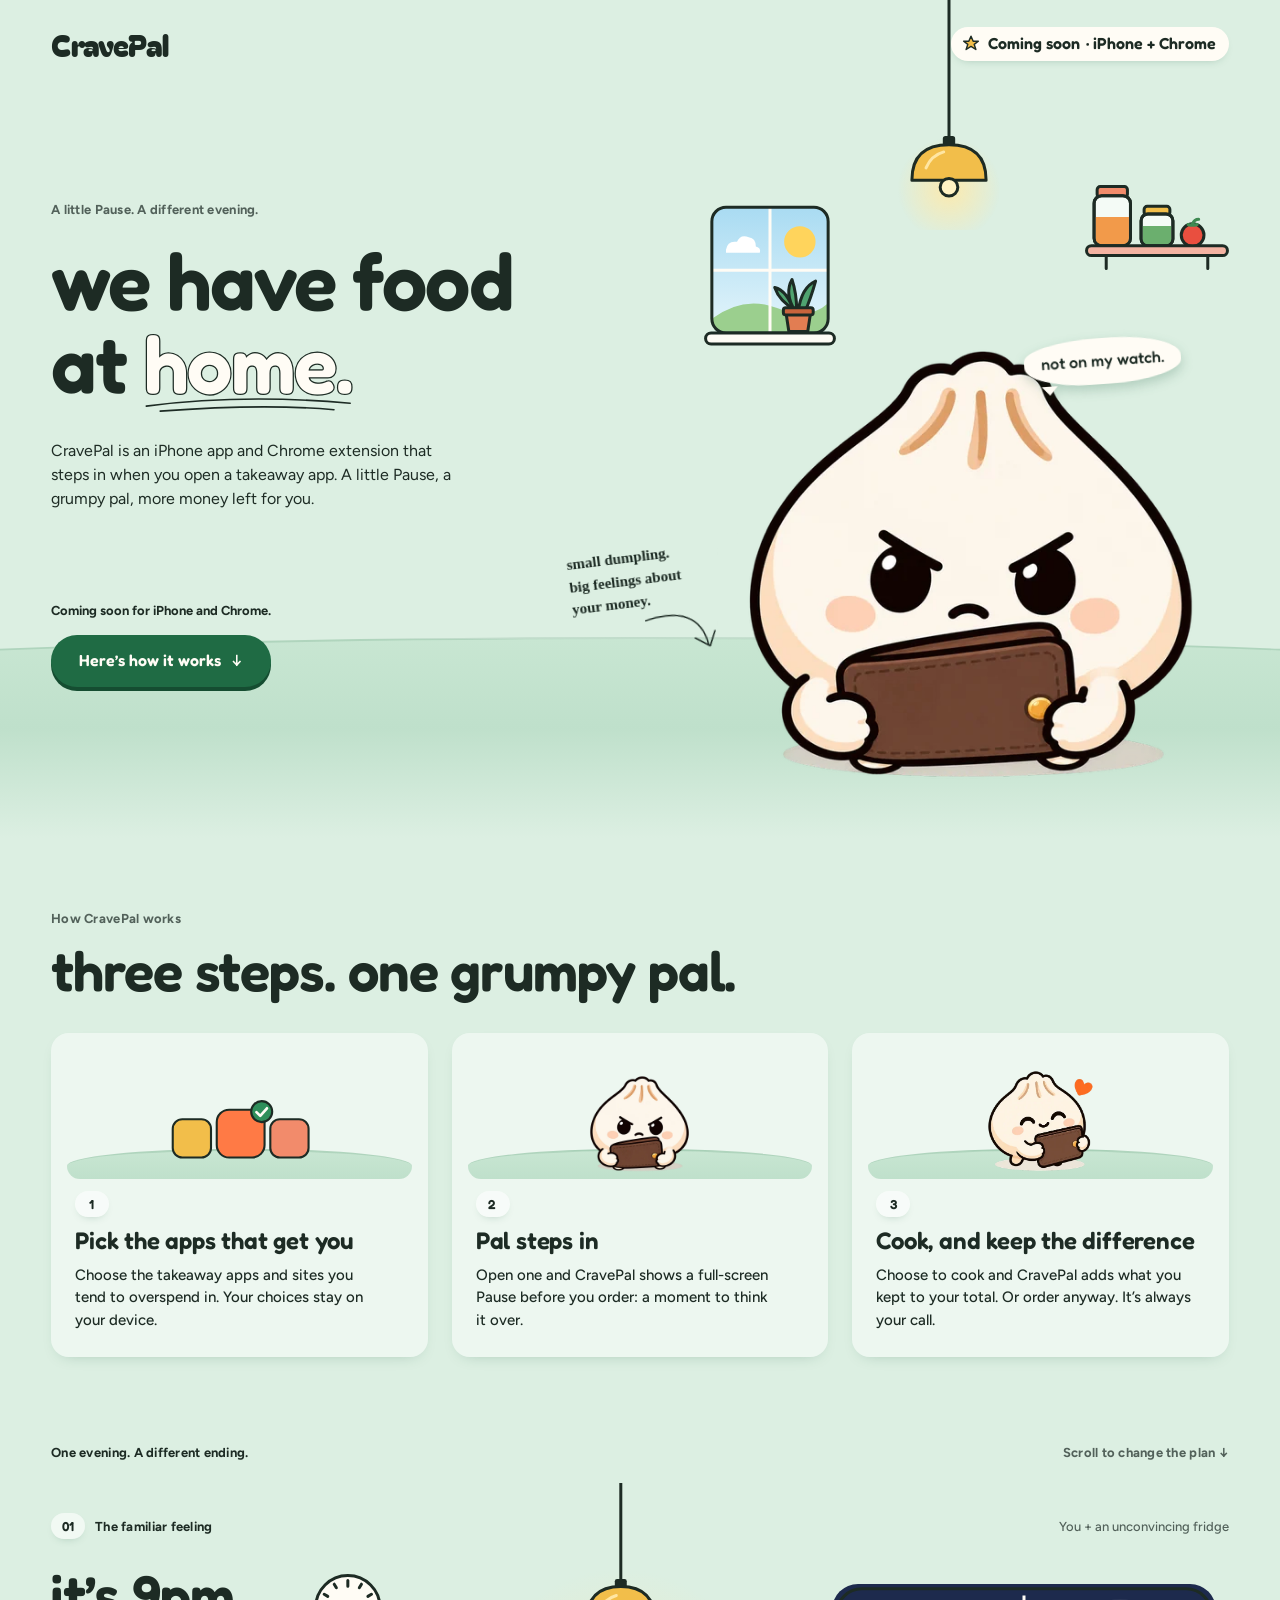
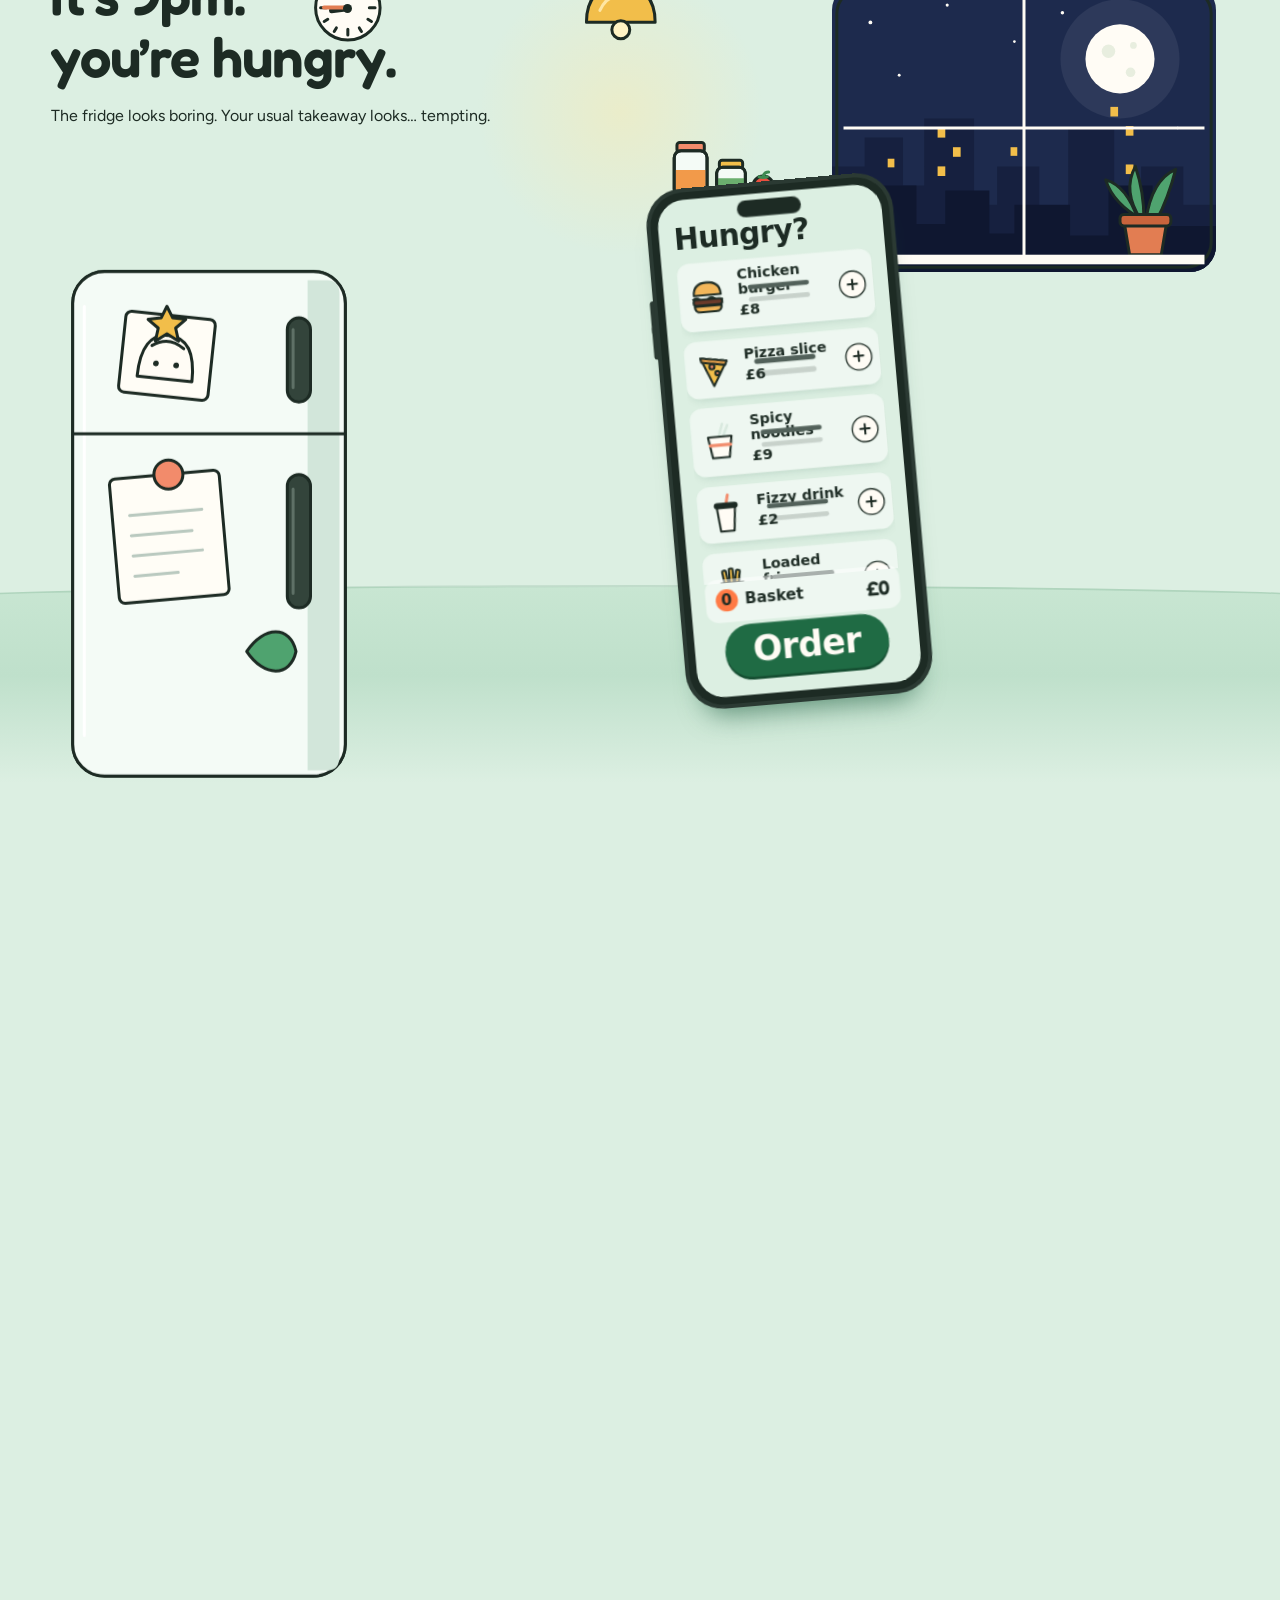
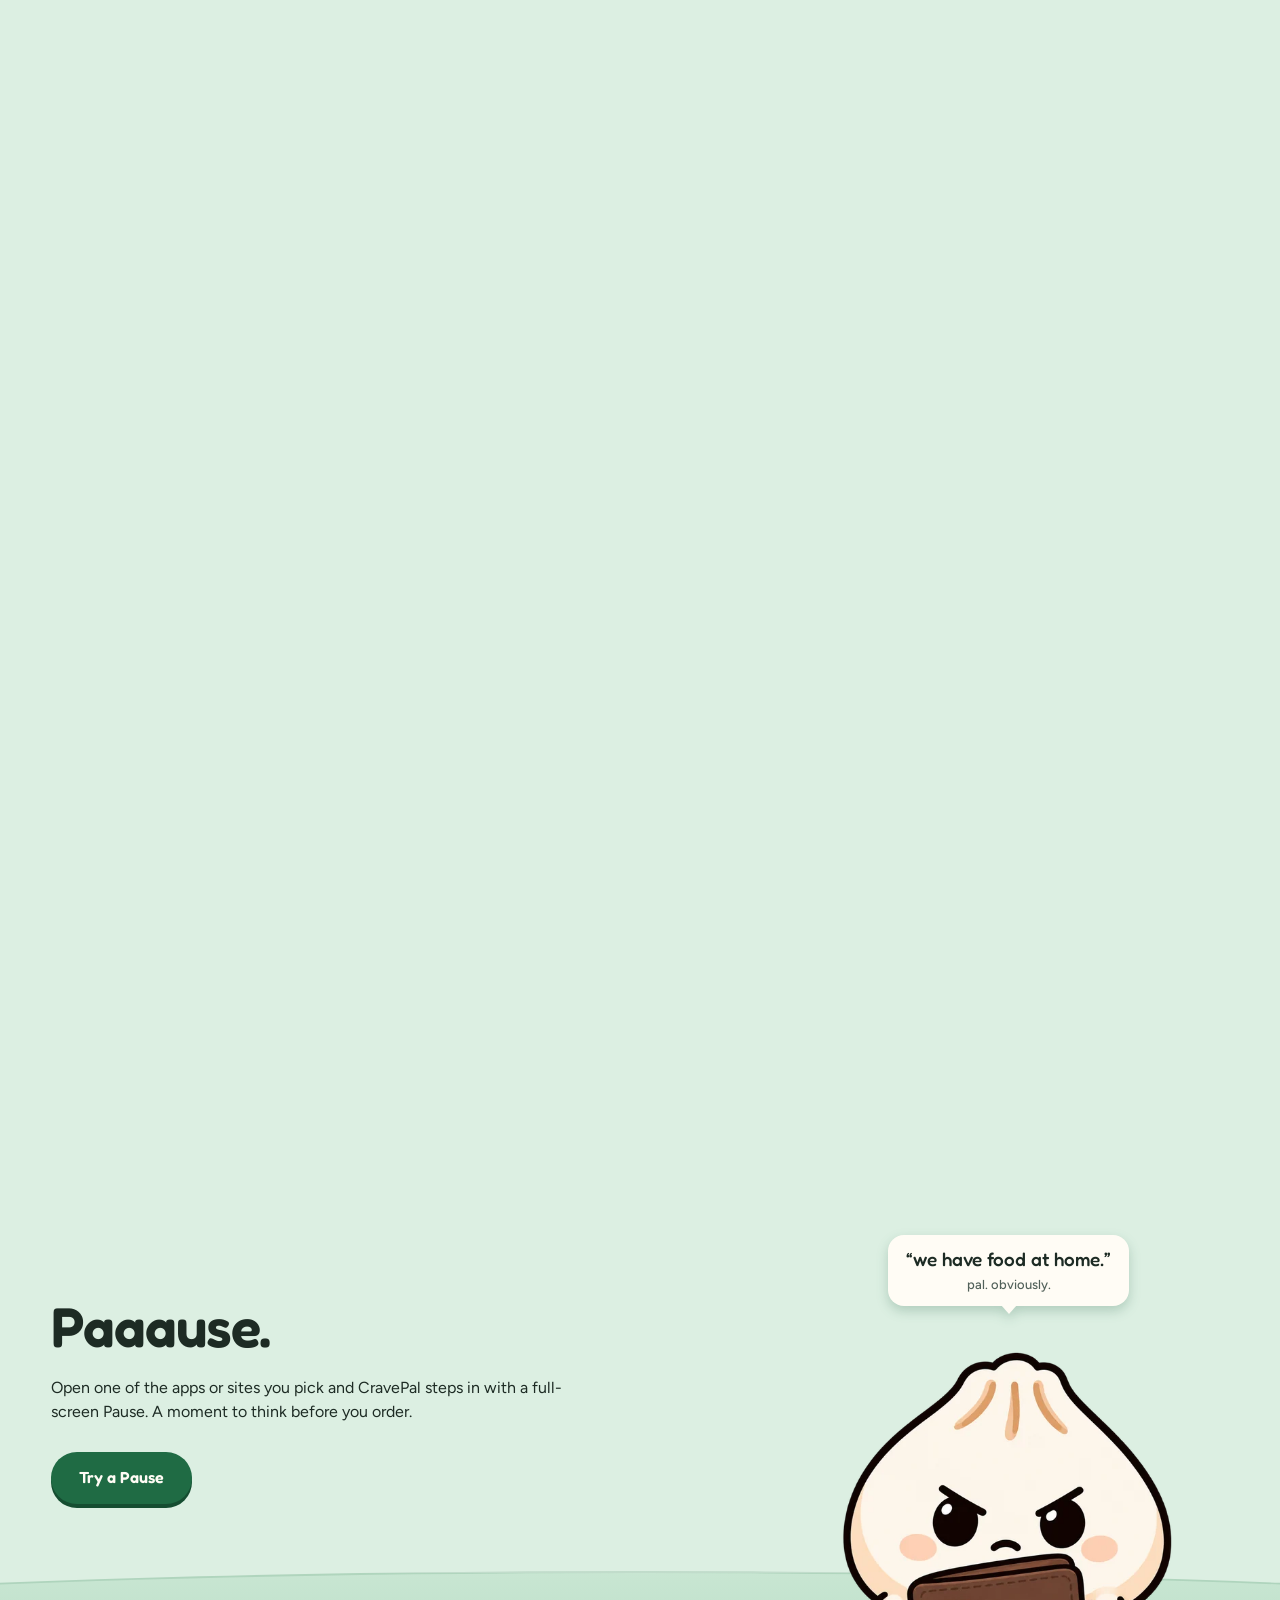
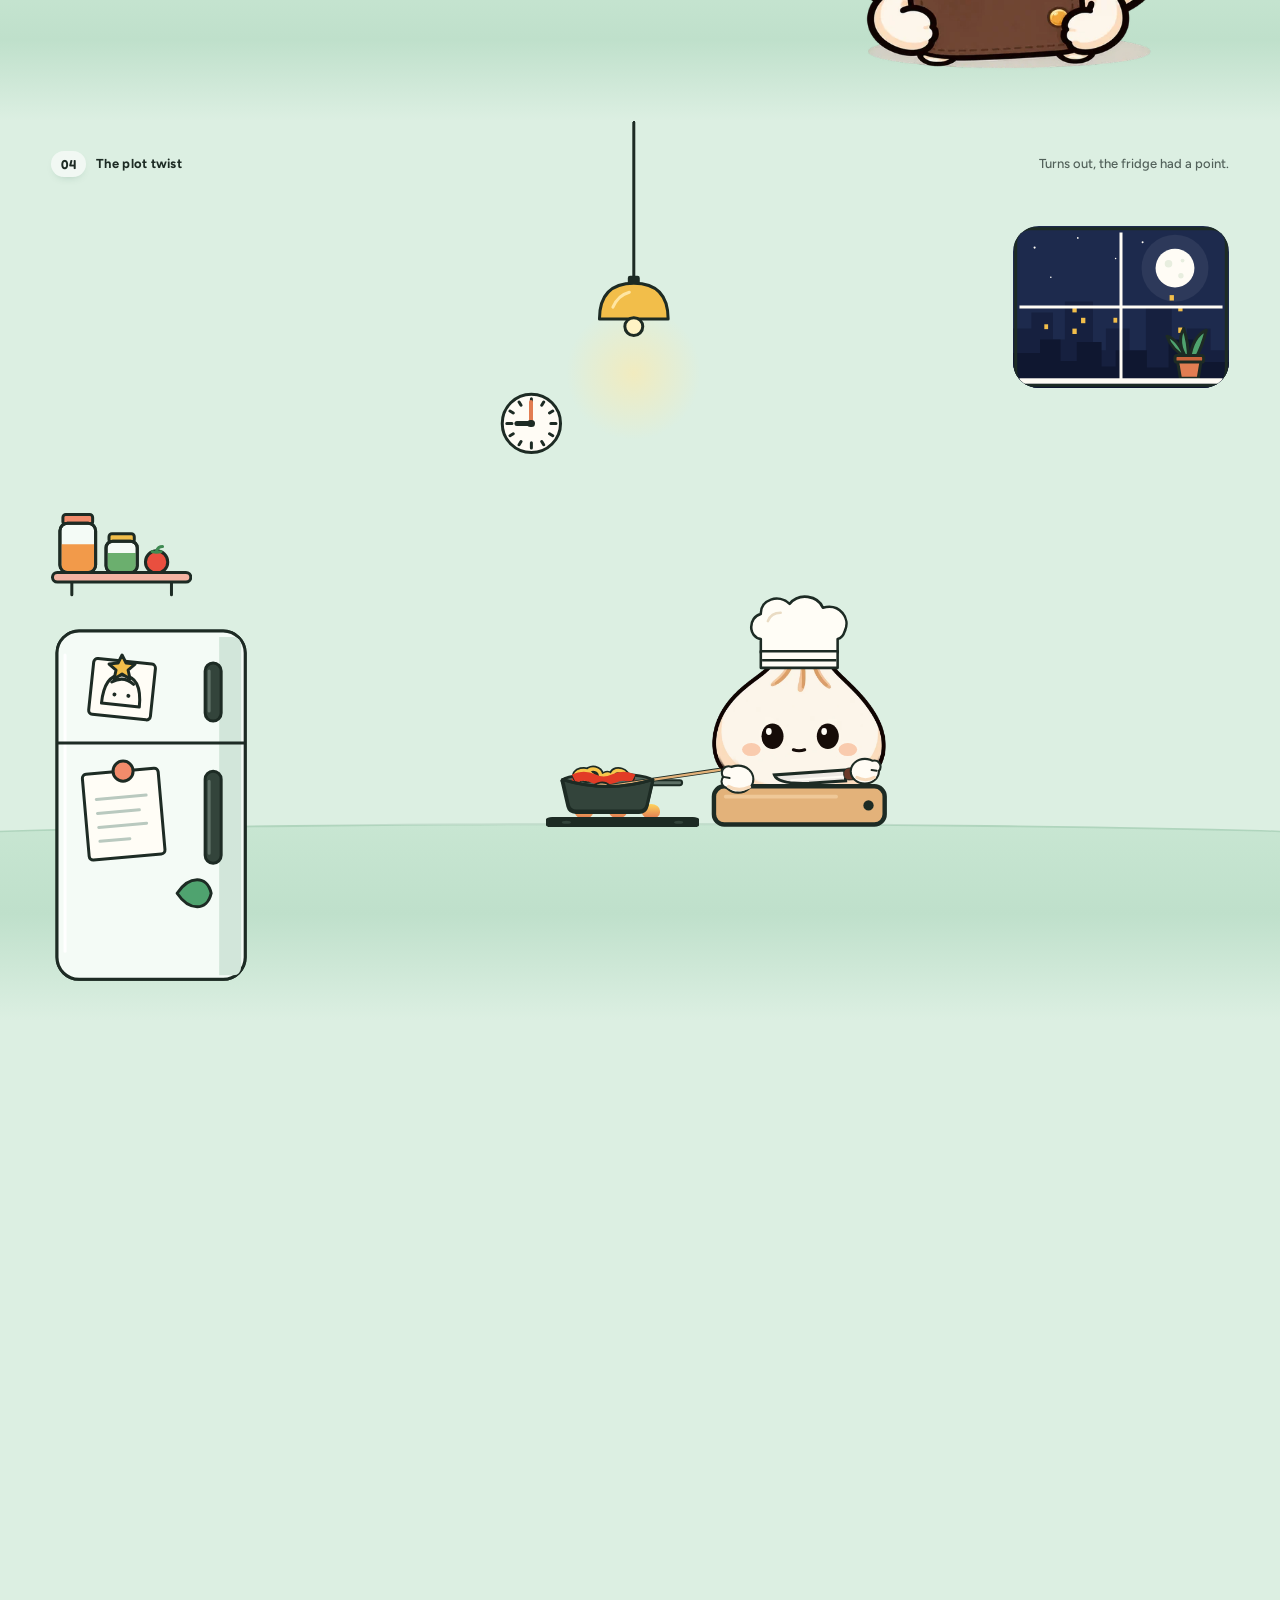
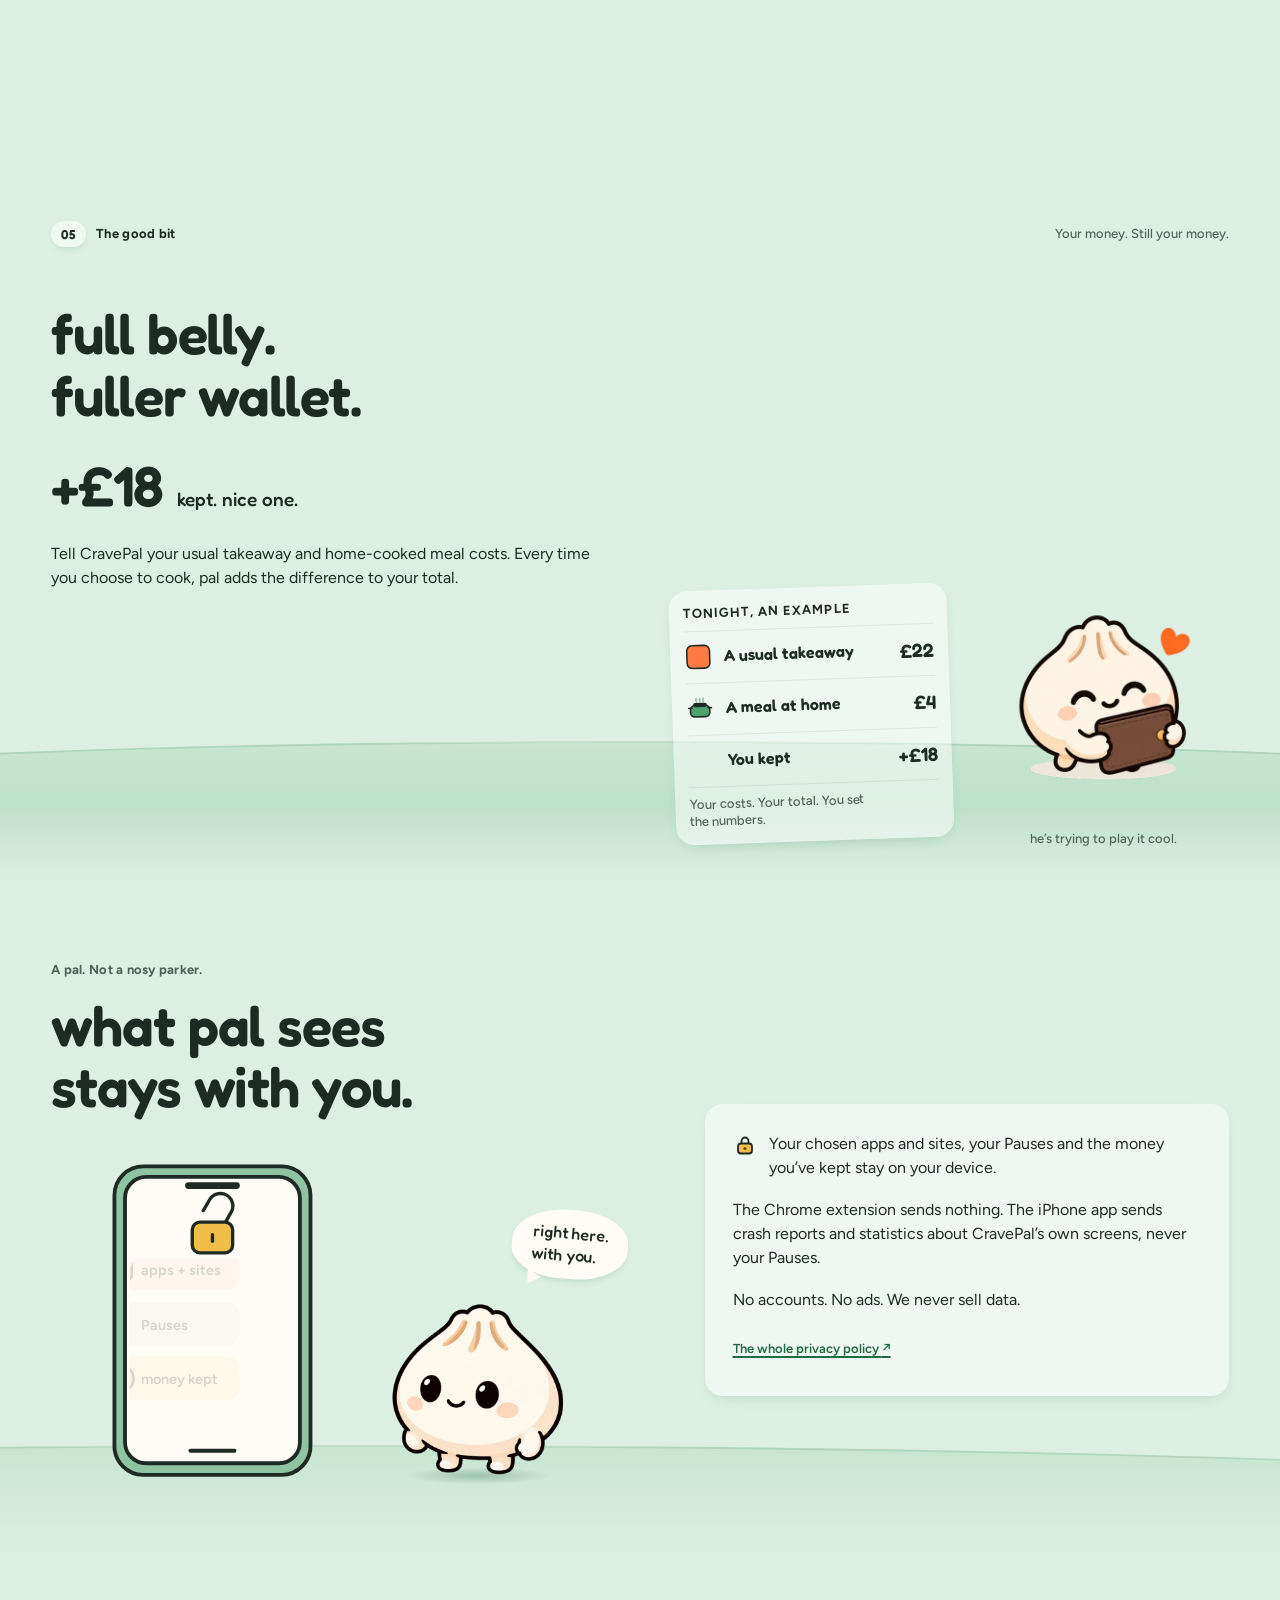
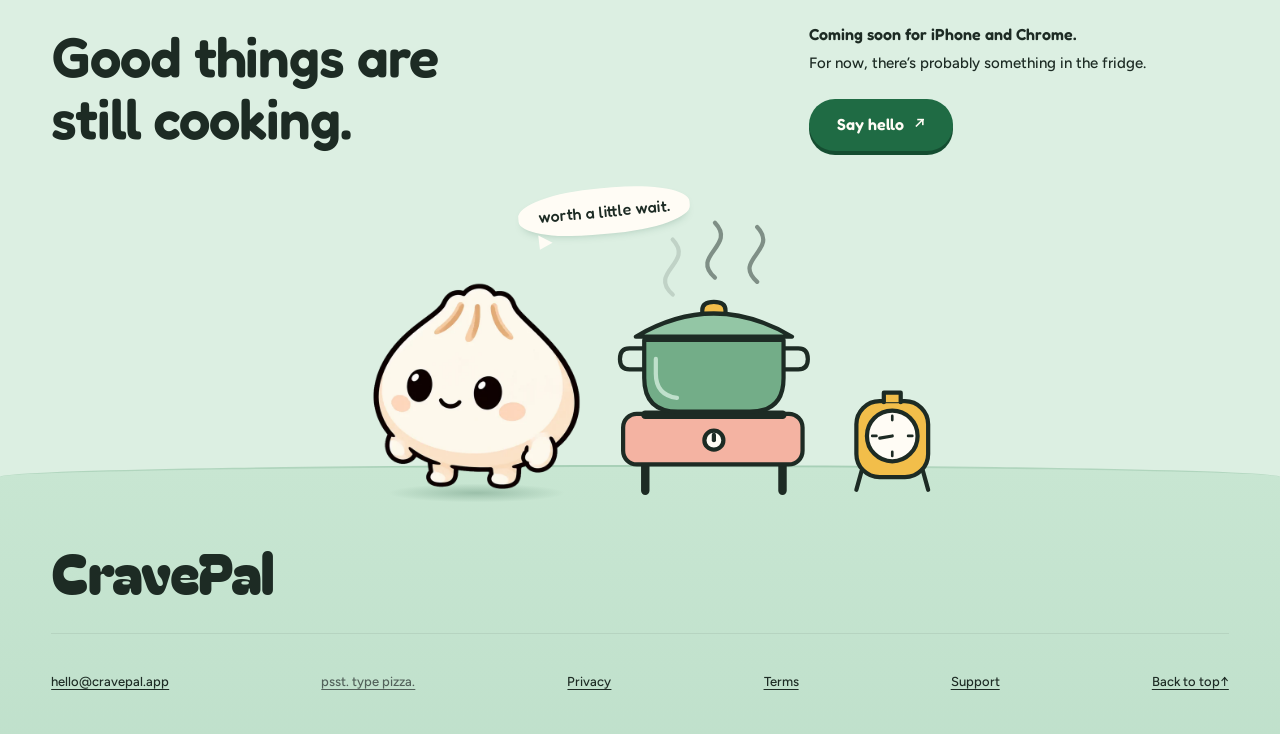
==== commit a29c559f: "Terms of use and Support pages, linked from the footer App Review expects a support page and terms o" ====
--- a/index.html
+++ b/index.html
@@ -424,7 +424,7 @@
   </div>
 </div>
 <div class="footer-wordmark">CravePal</div>
-<div class="footer-base"><a href="mailto:hello@cravepal.app" data-copy-email>hello@cravepal.app</a><button class="secret" data-storm>psst. type pizza.</button><a href="privacy/">Privacy</a><a href="#top">Back to top <span aria-hidden="true">↑</span></a></div>
+<div class="footer-base"><a href="mailto:hello@cravepal.app" data-copy-email>hello@cravepal.app</a><button class="secret" data-storm>psst. type pizza.</button><a href="privacy/">Privacy</a><a href="terms/">Terms</a><a href="support/">Support</a><a href="#top">Back to top <span aria-hidden="true">↑</span></a></div>
 </footer>
 <dialog class="pause-dialog" aria-labelledby="demo-title" aria-describedby="demo-copy"><div class="dialog-top"><span class="dialog-mark">CravePal</span><span class="section-label">A sample Pause</span><button class="close-dialog" aria-label="Close Pause demo"><svg viewBox="0 0 24 24" aria-hidden="true"><path d="M7 7l10 10M17 7 7 17" stroke="currentColor" stroke-width="2.4" stroke-linecap="round"/></svg></button></div><div class="dialog-content"><div><p class="section-label" id="demo-step">Before you order…</p><h2 id="demo-title" tabindex="-1">we have food at home.</h2><p id="demo-copy">Cooking tonight keeps £18 in your pocket.</p><div class="demo-actions"><button class="btn btn--primary" id="cook-button">I’ll cook <span aria-hidden="true">↗</span></button><button class="btn btn--secondary" id="order-button">Order anyway</button></div></div><div class="dialog-pal"><img id="demo-pal" src="assets/pal/pal-grumpy.webp" width="560" height="512" alt="pal holding his wallet tight."></div></div><p class="demo-note">Example costs. £22 takeaway − £4 at home = £18 kept.<br>You set your own costs in CravePal. This demo doesn’t open or block other apps.</p></dialog>
 <div class="effects" aria-hidden="true"></div><p class="sr-only" role="status" id="announcement"></p>
